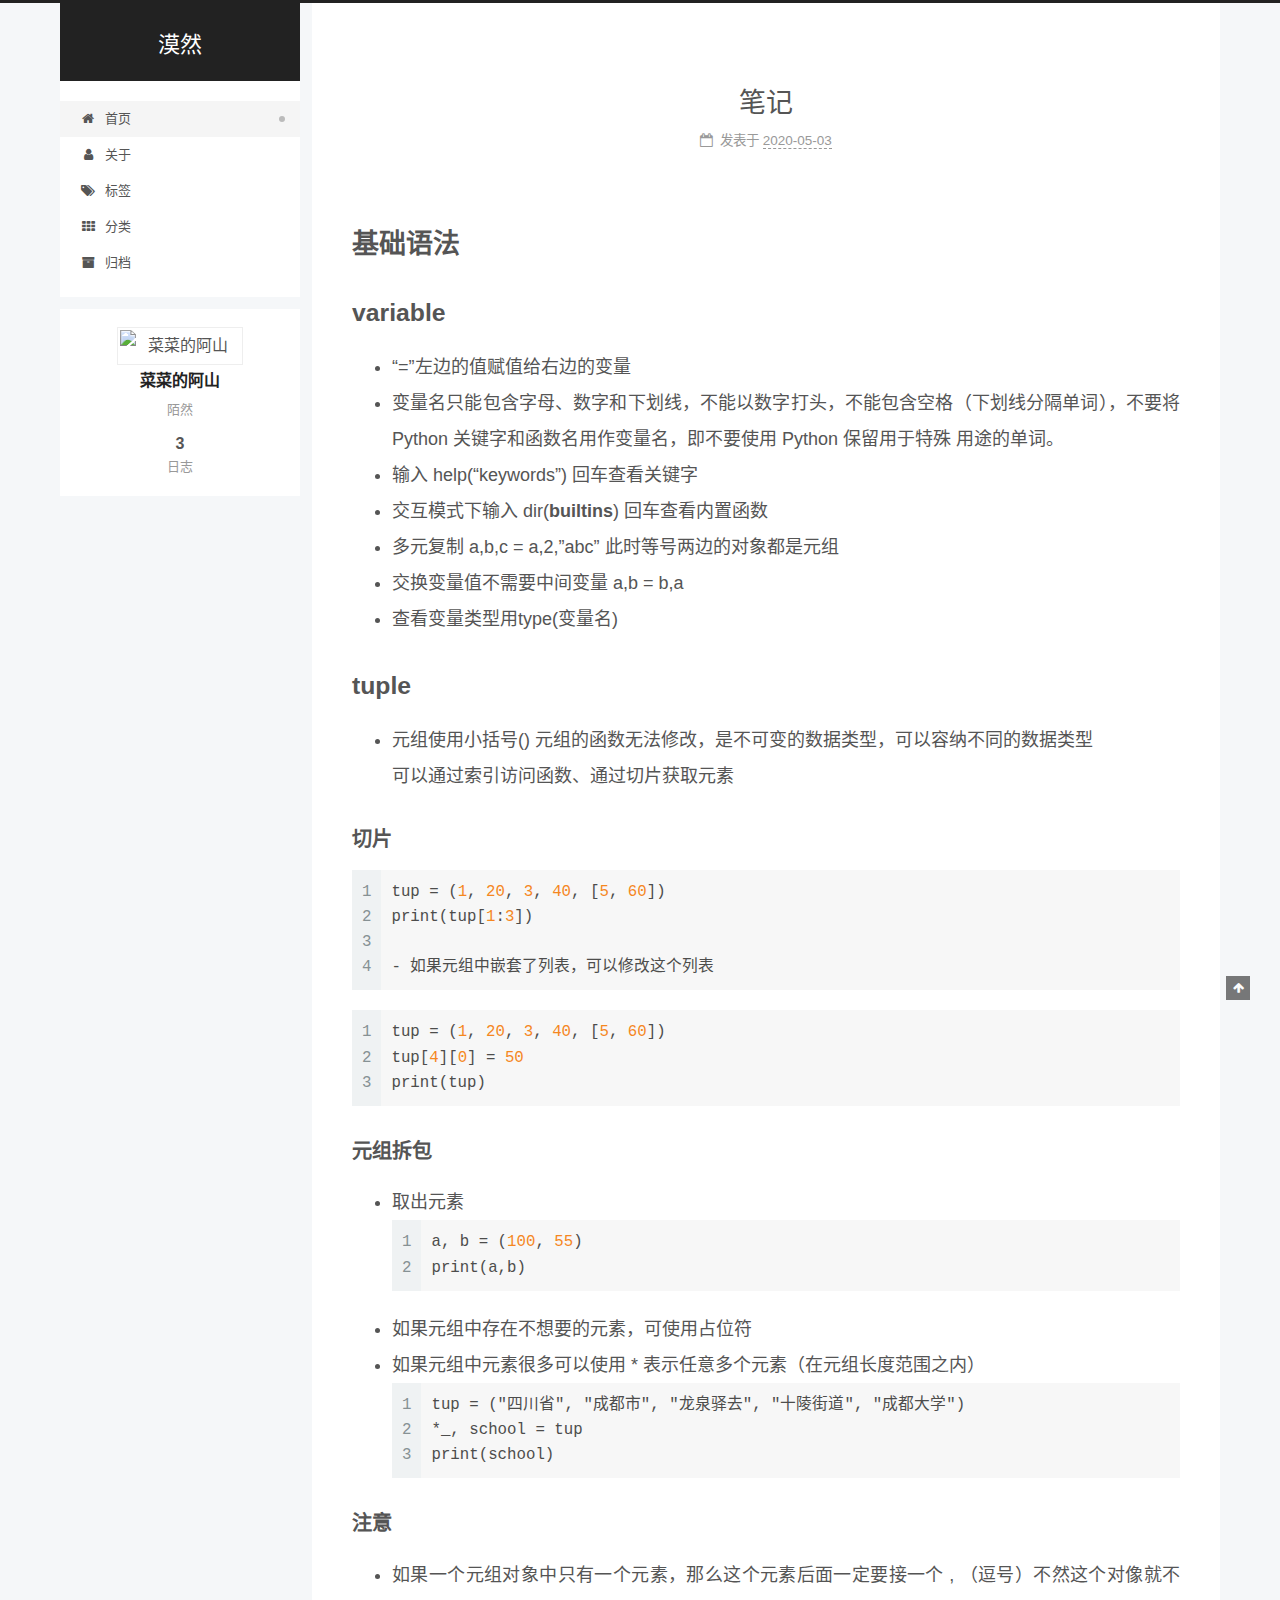
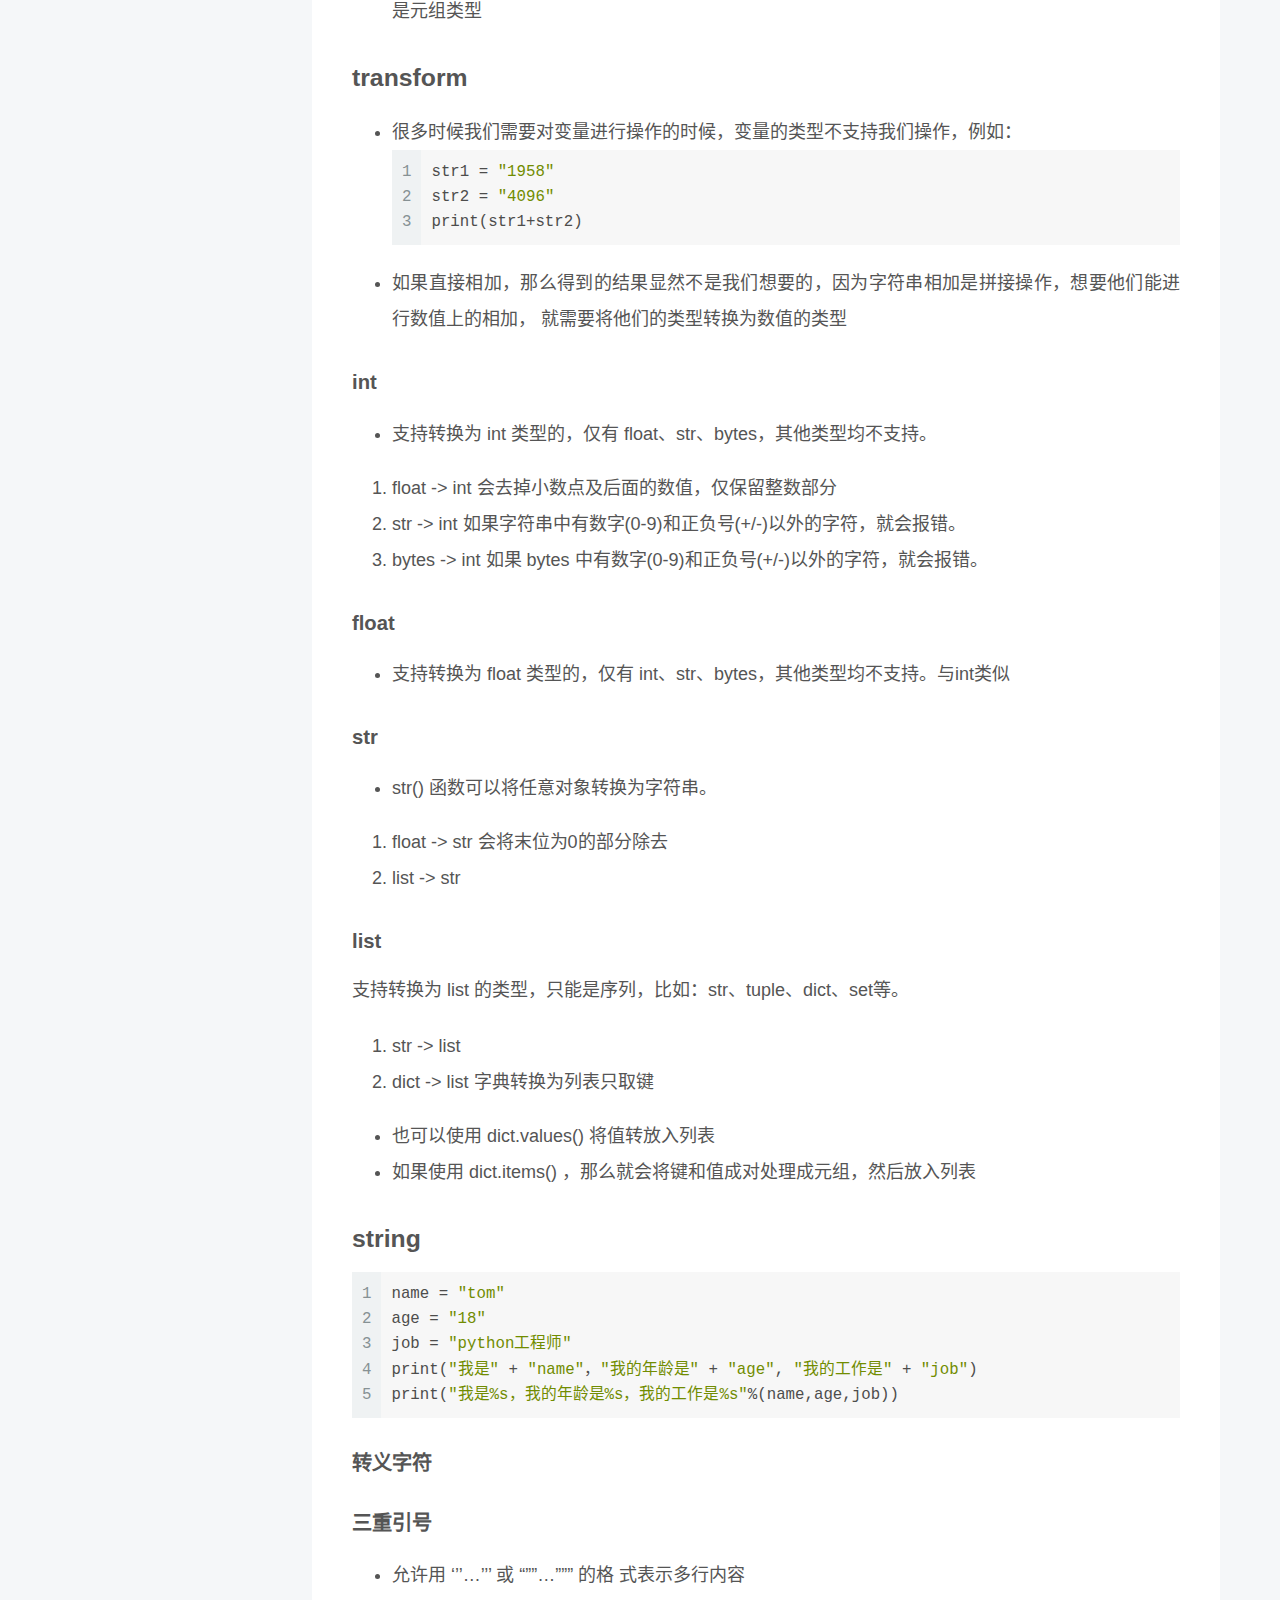
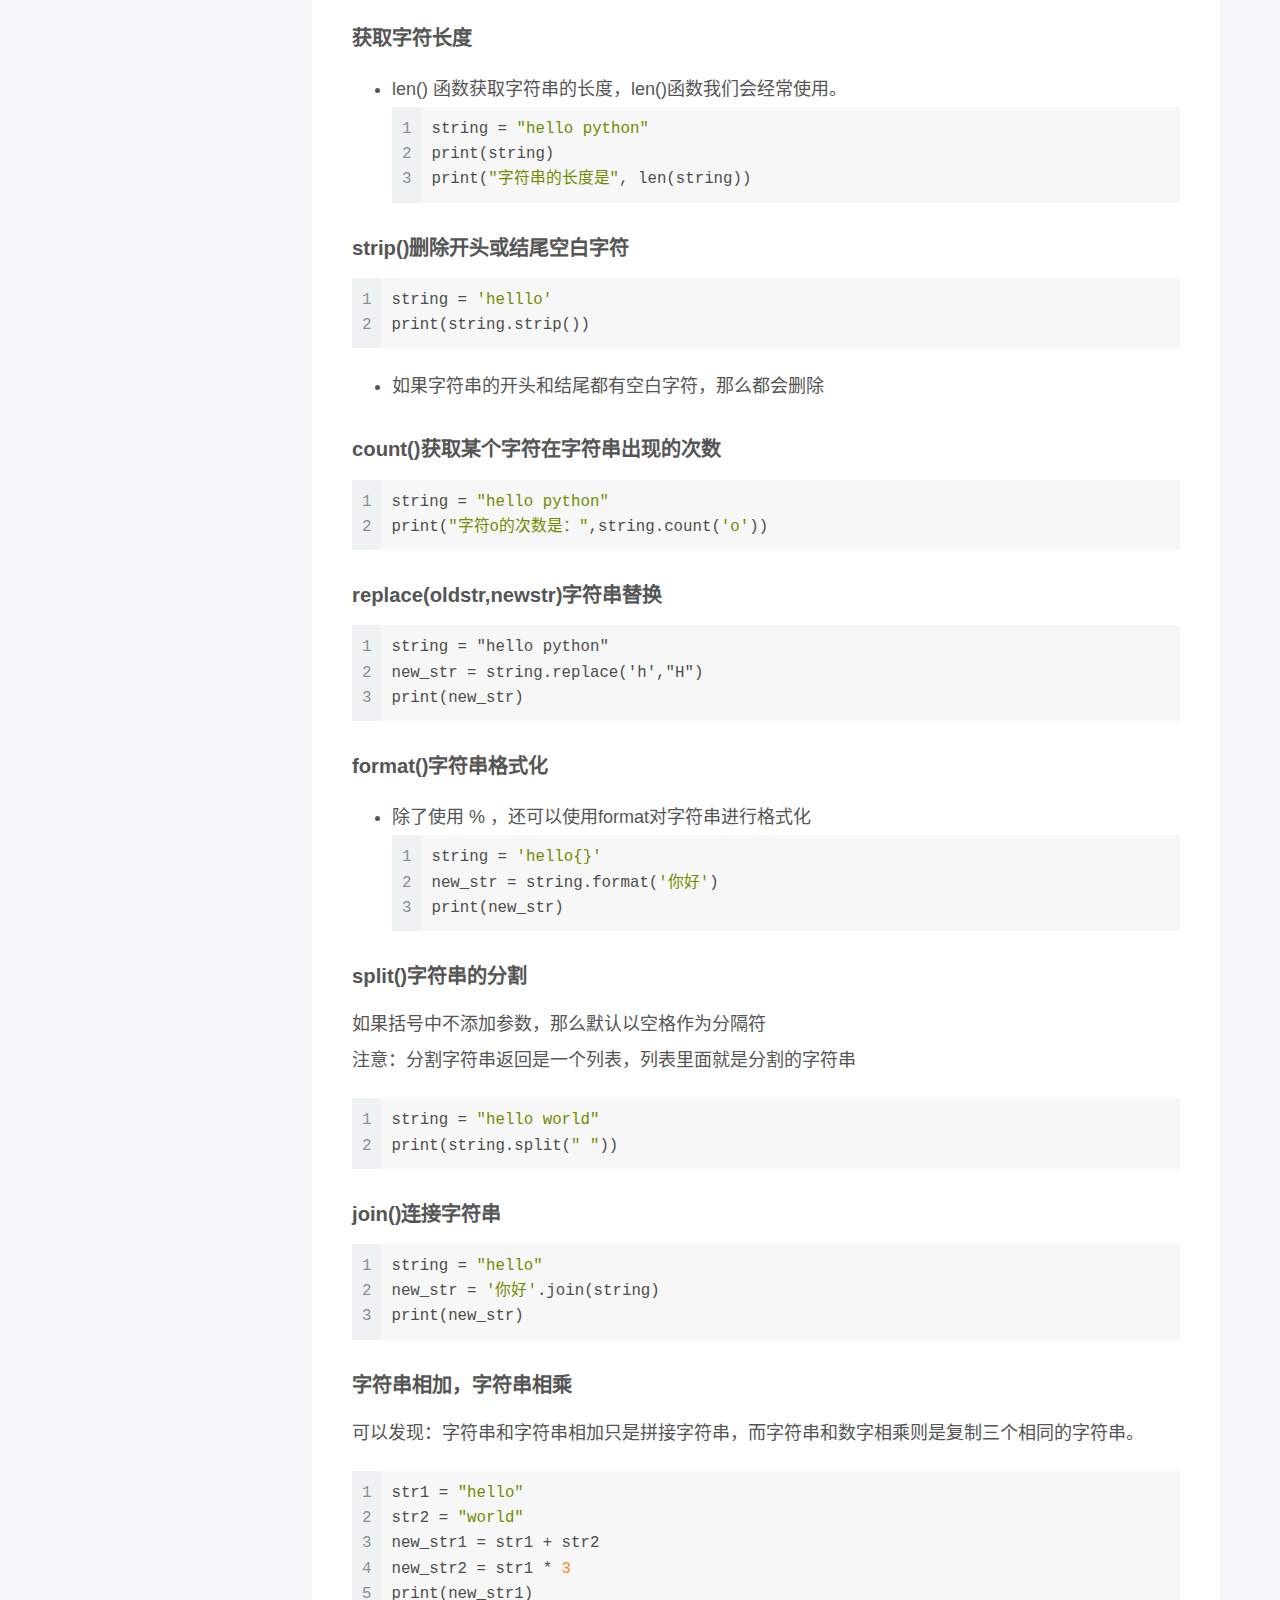
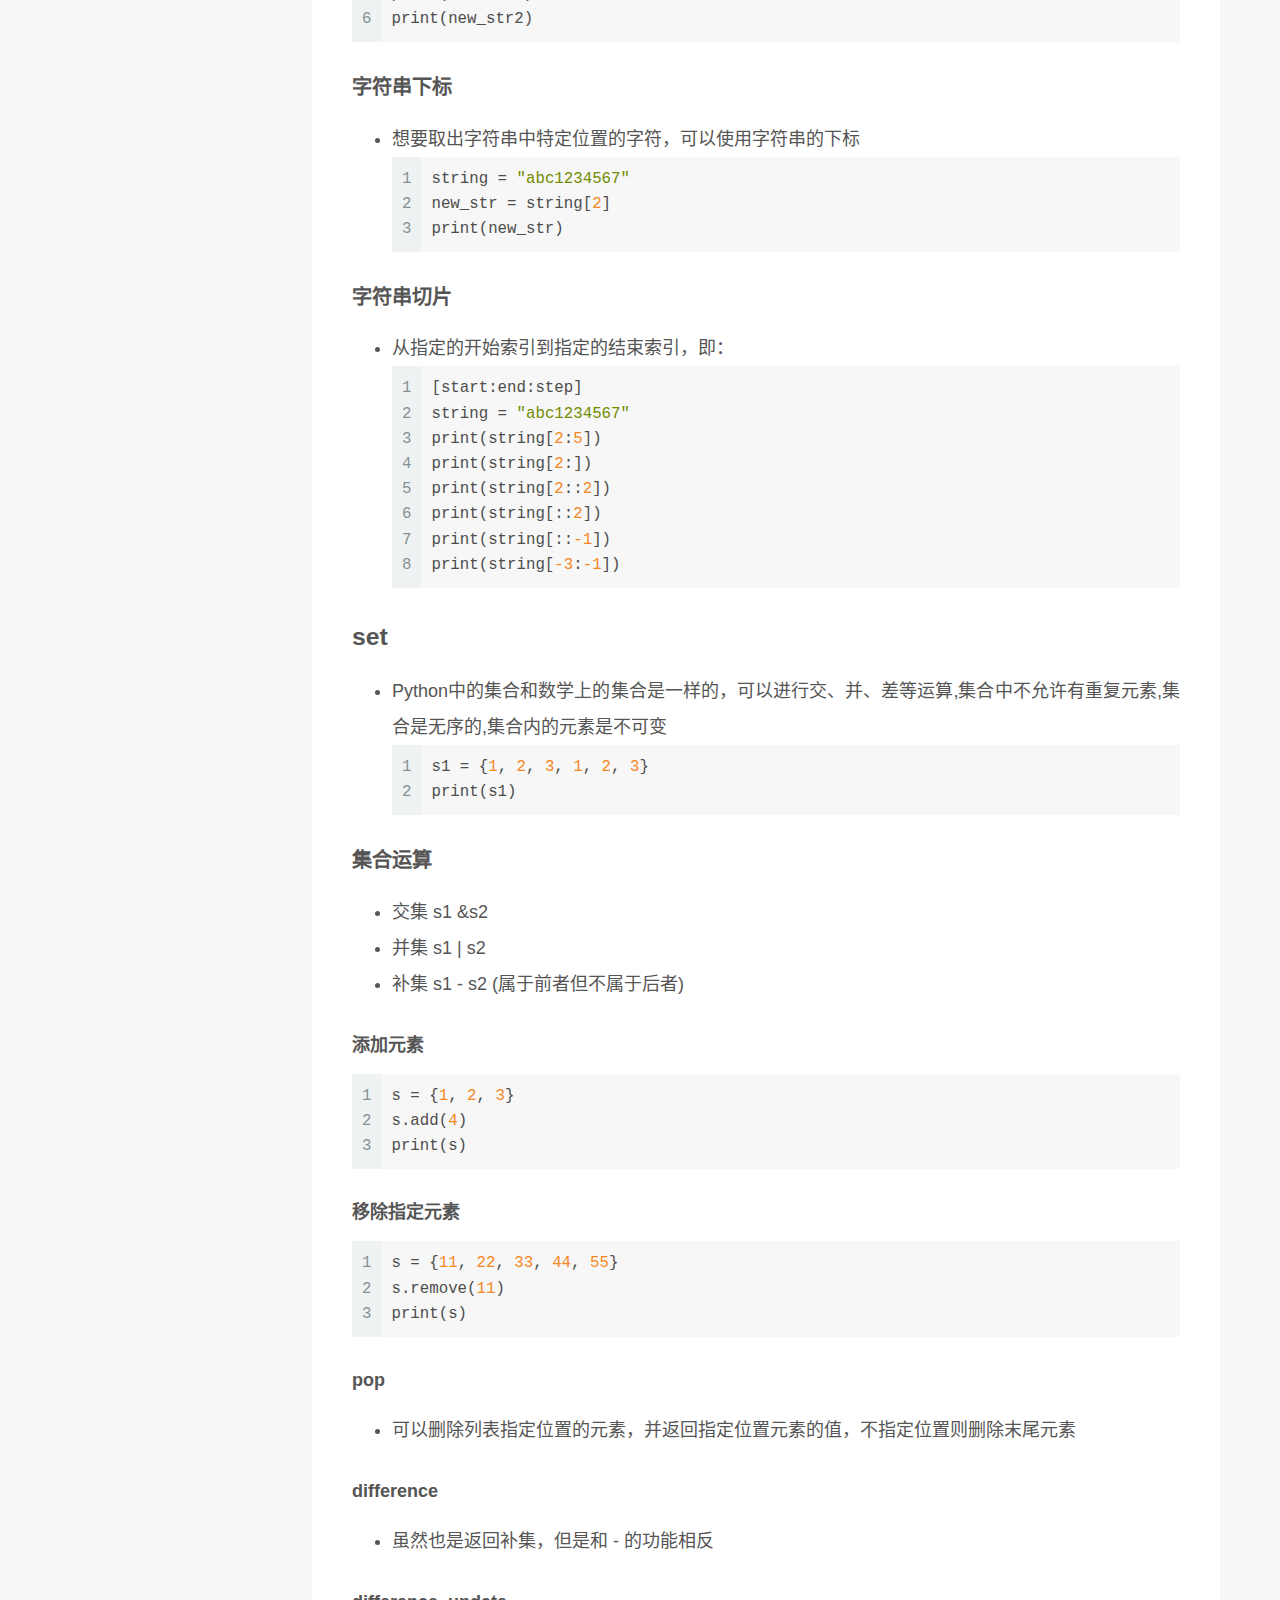
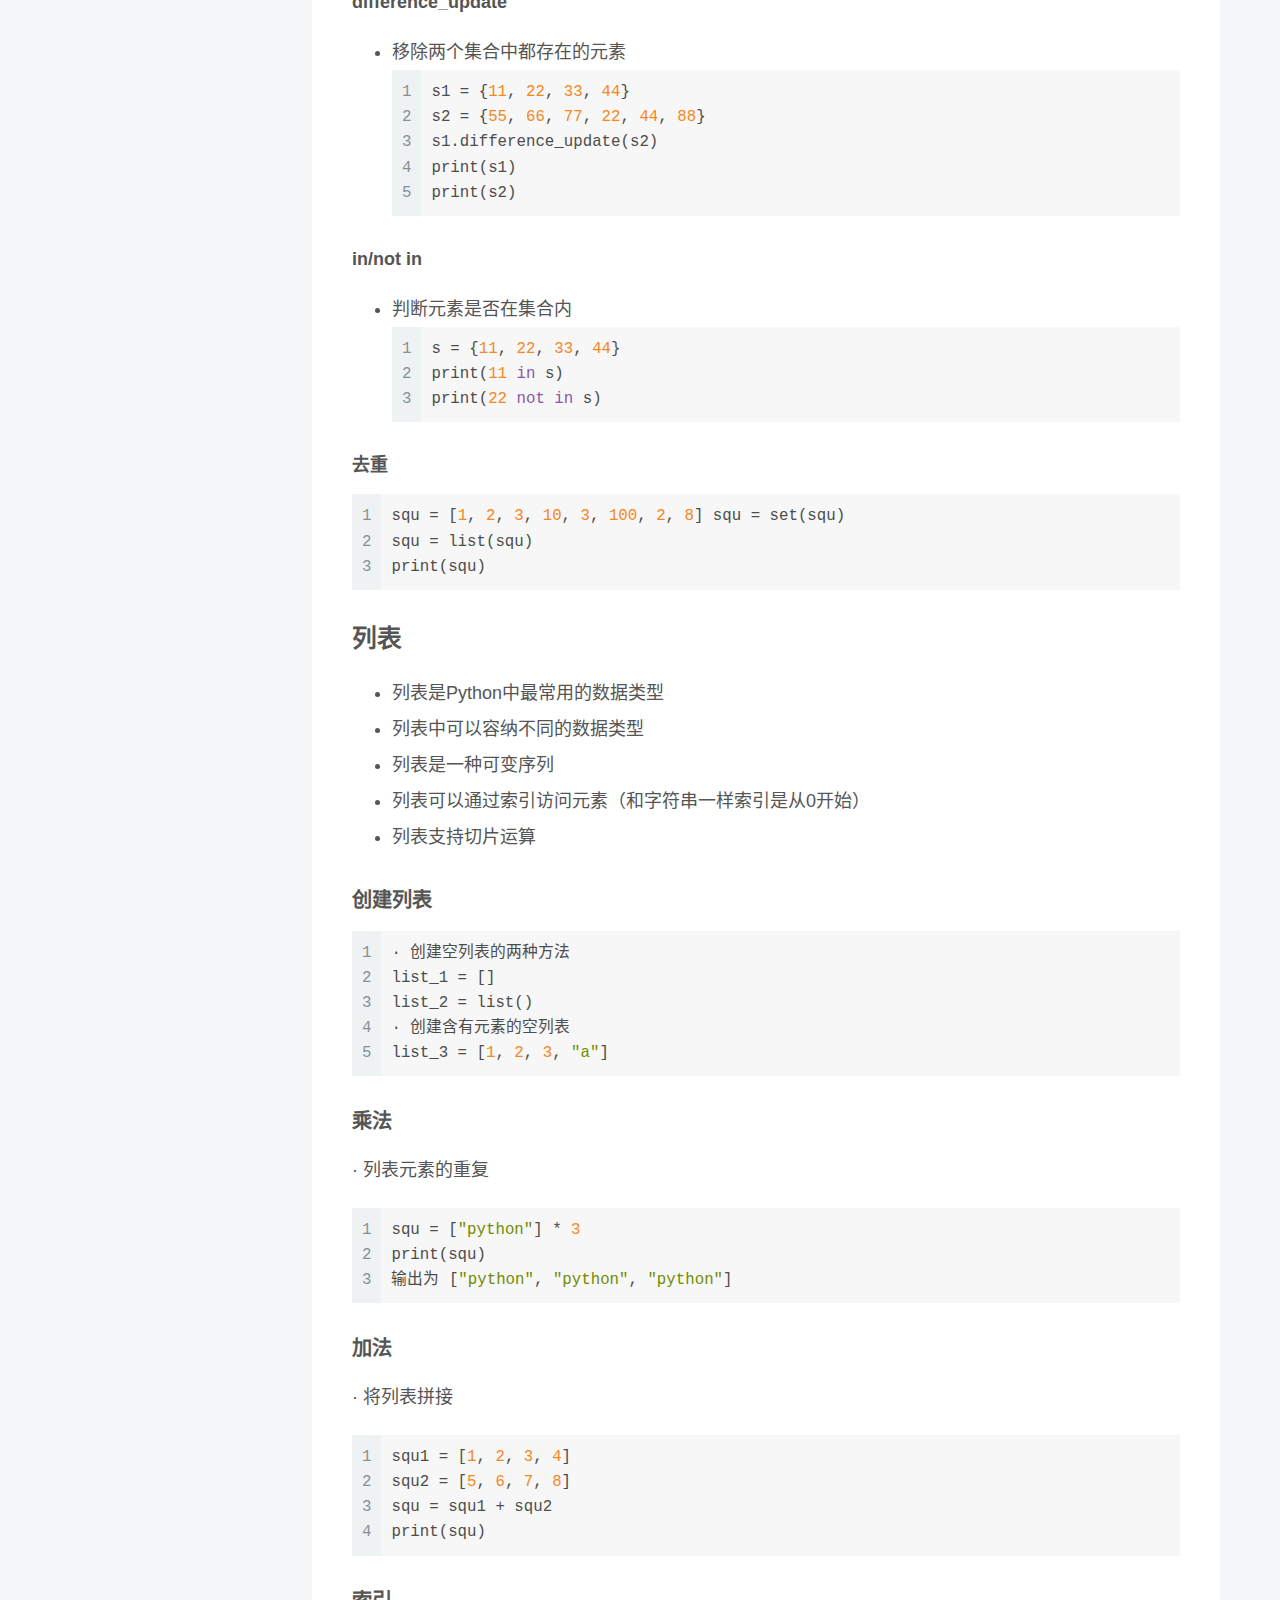
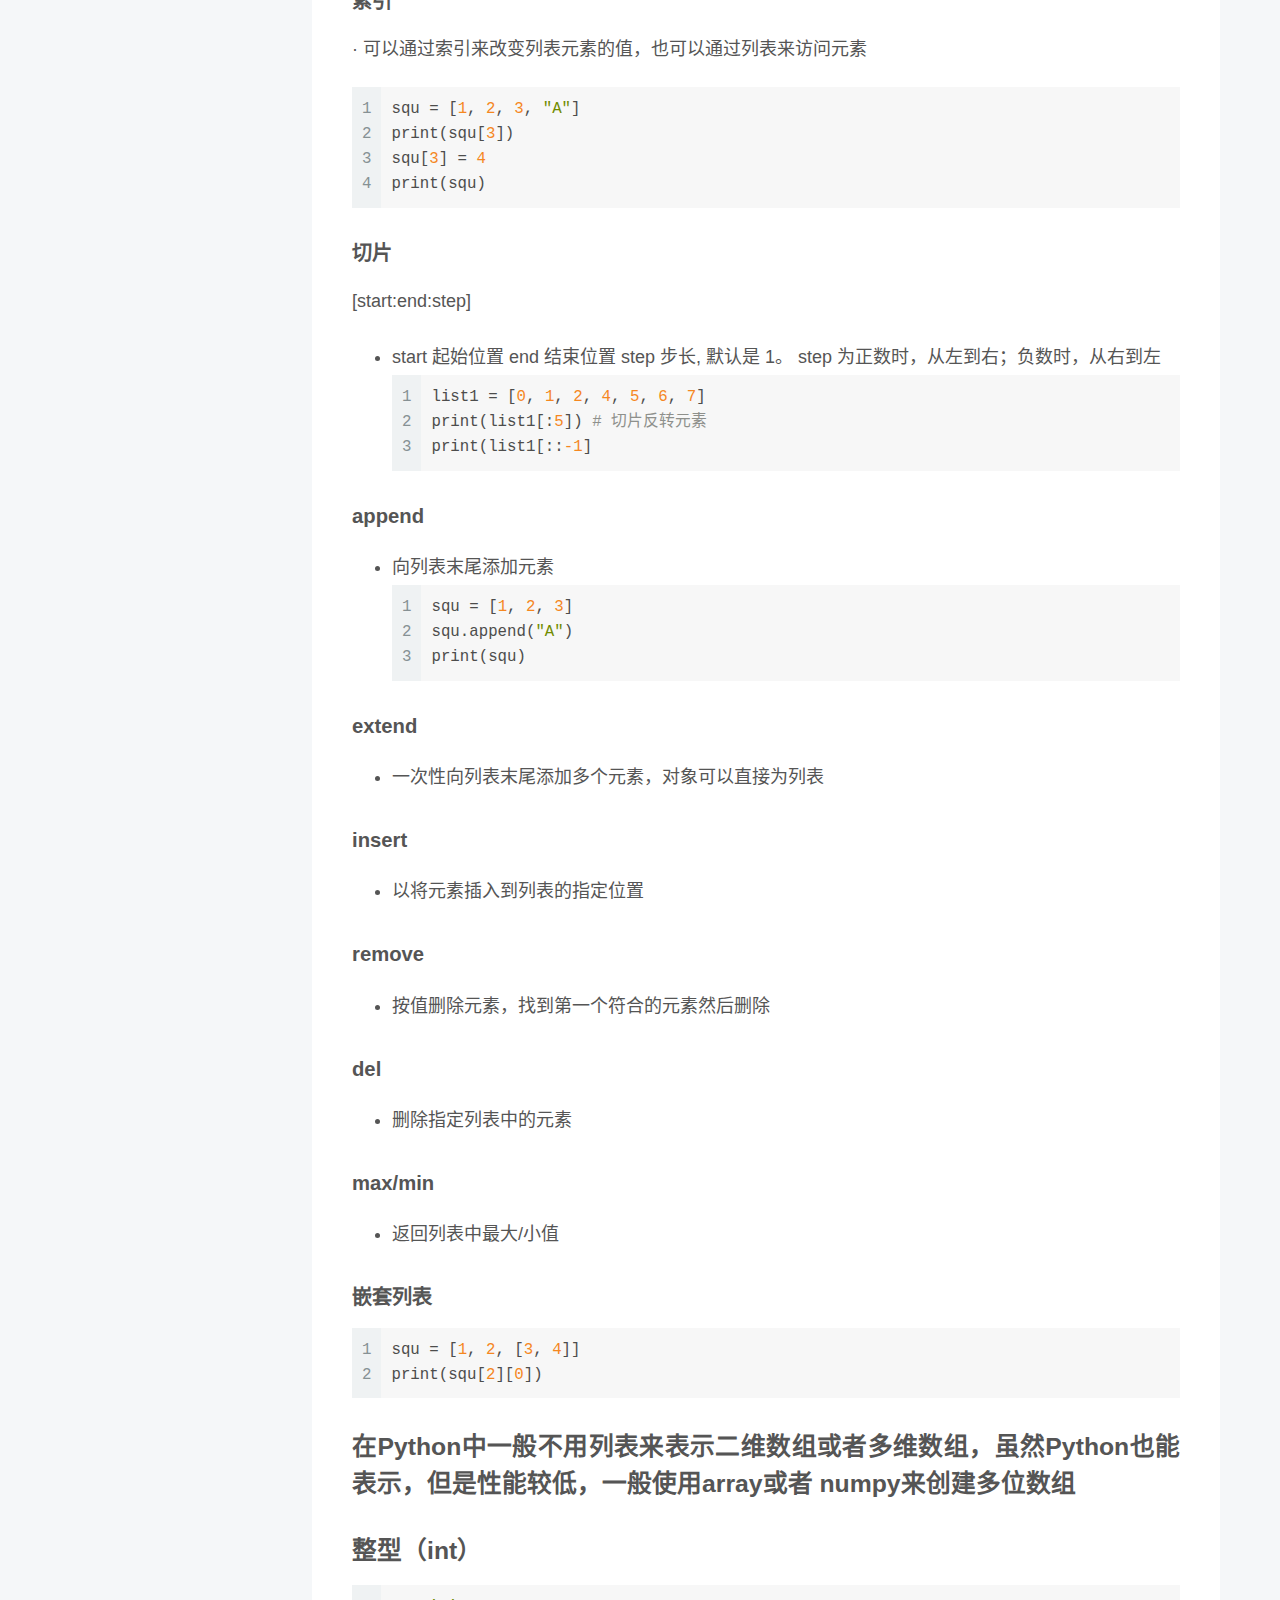
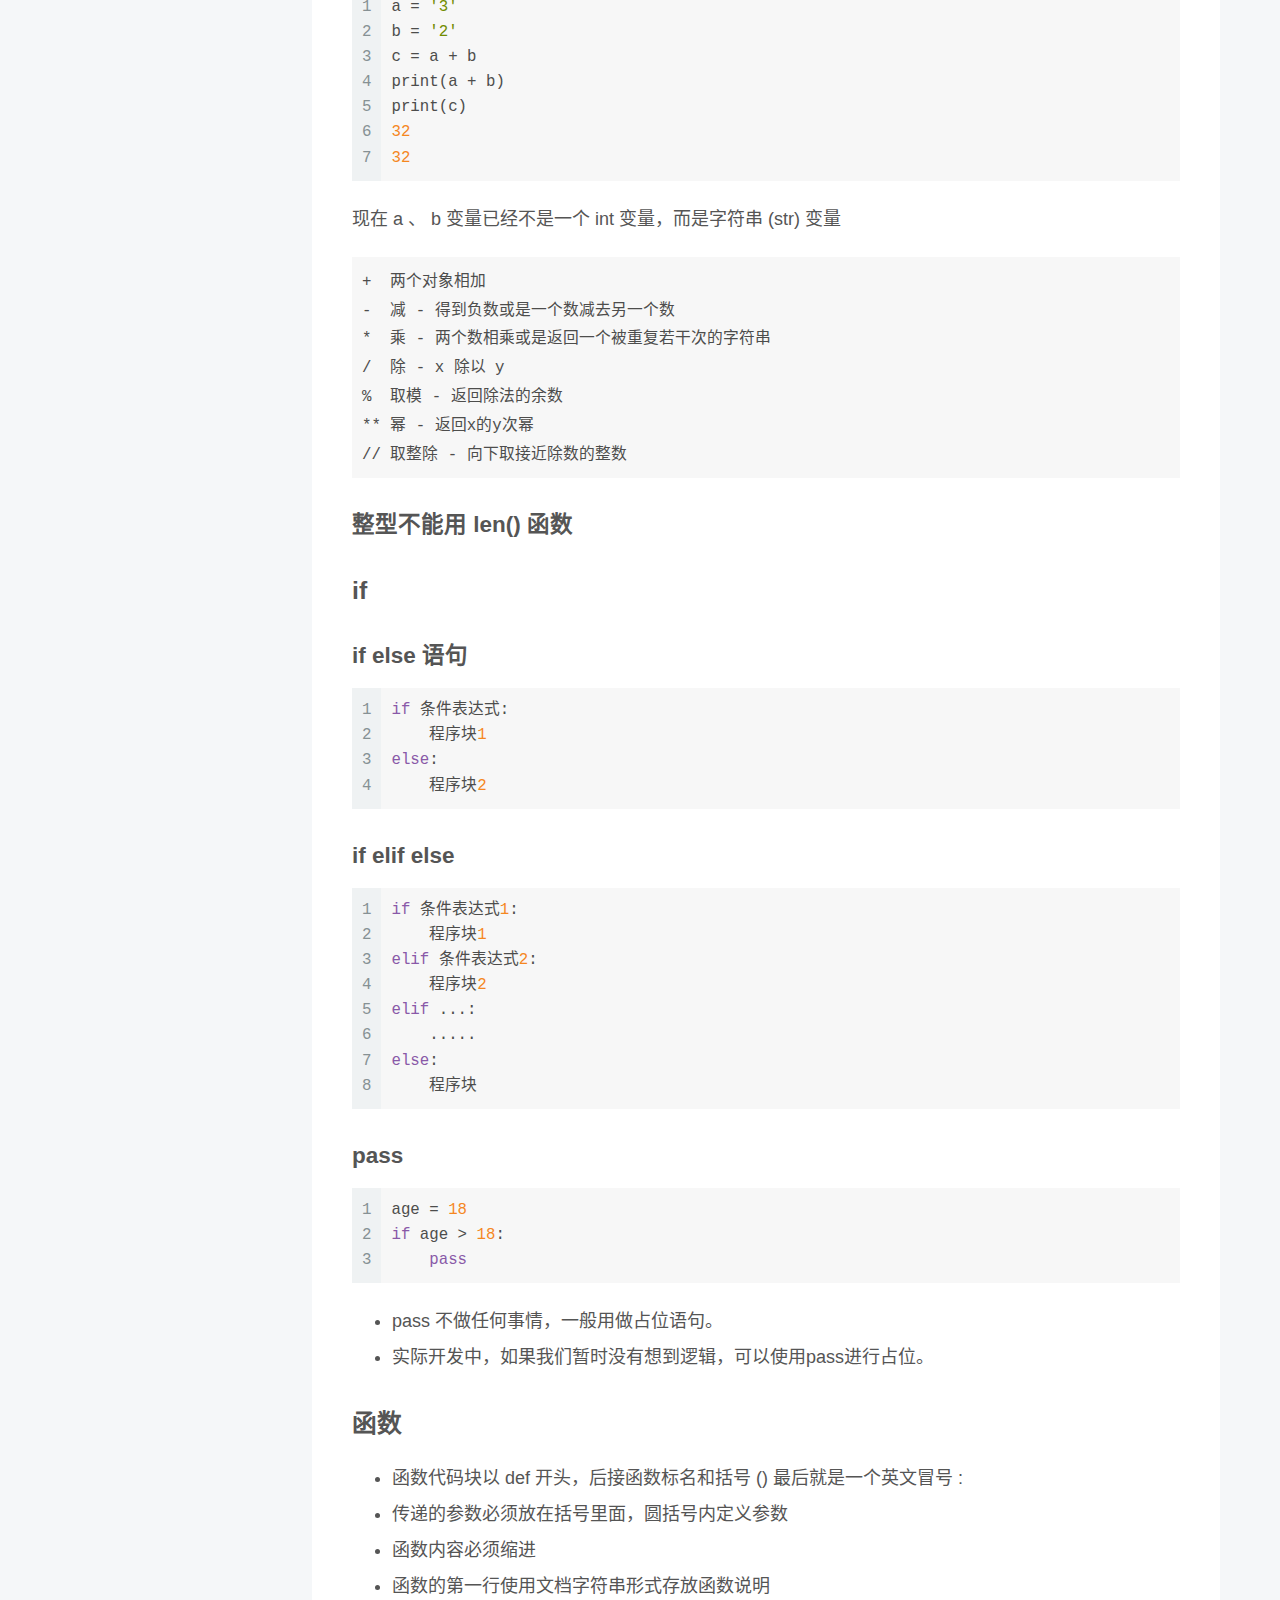
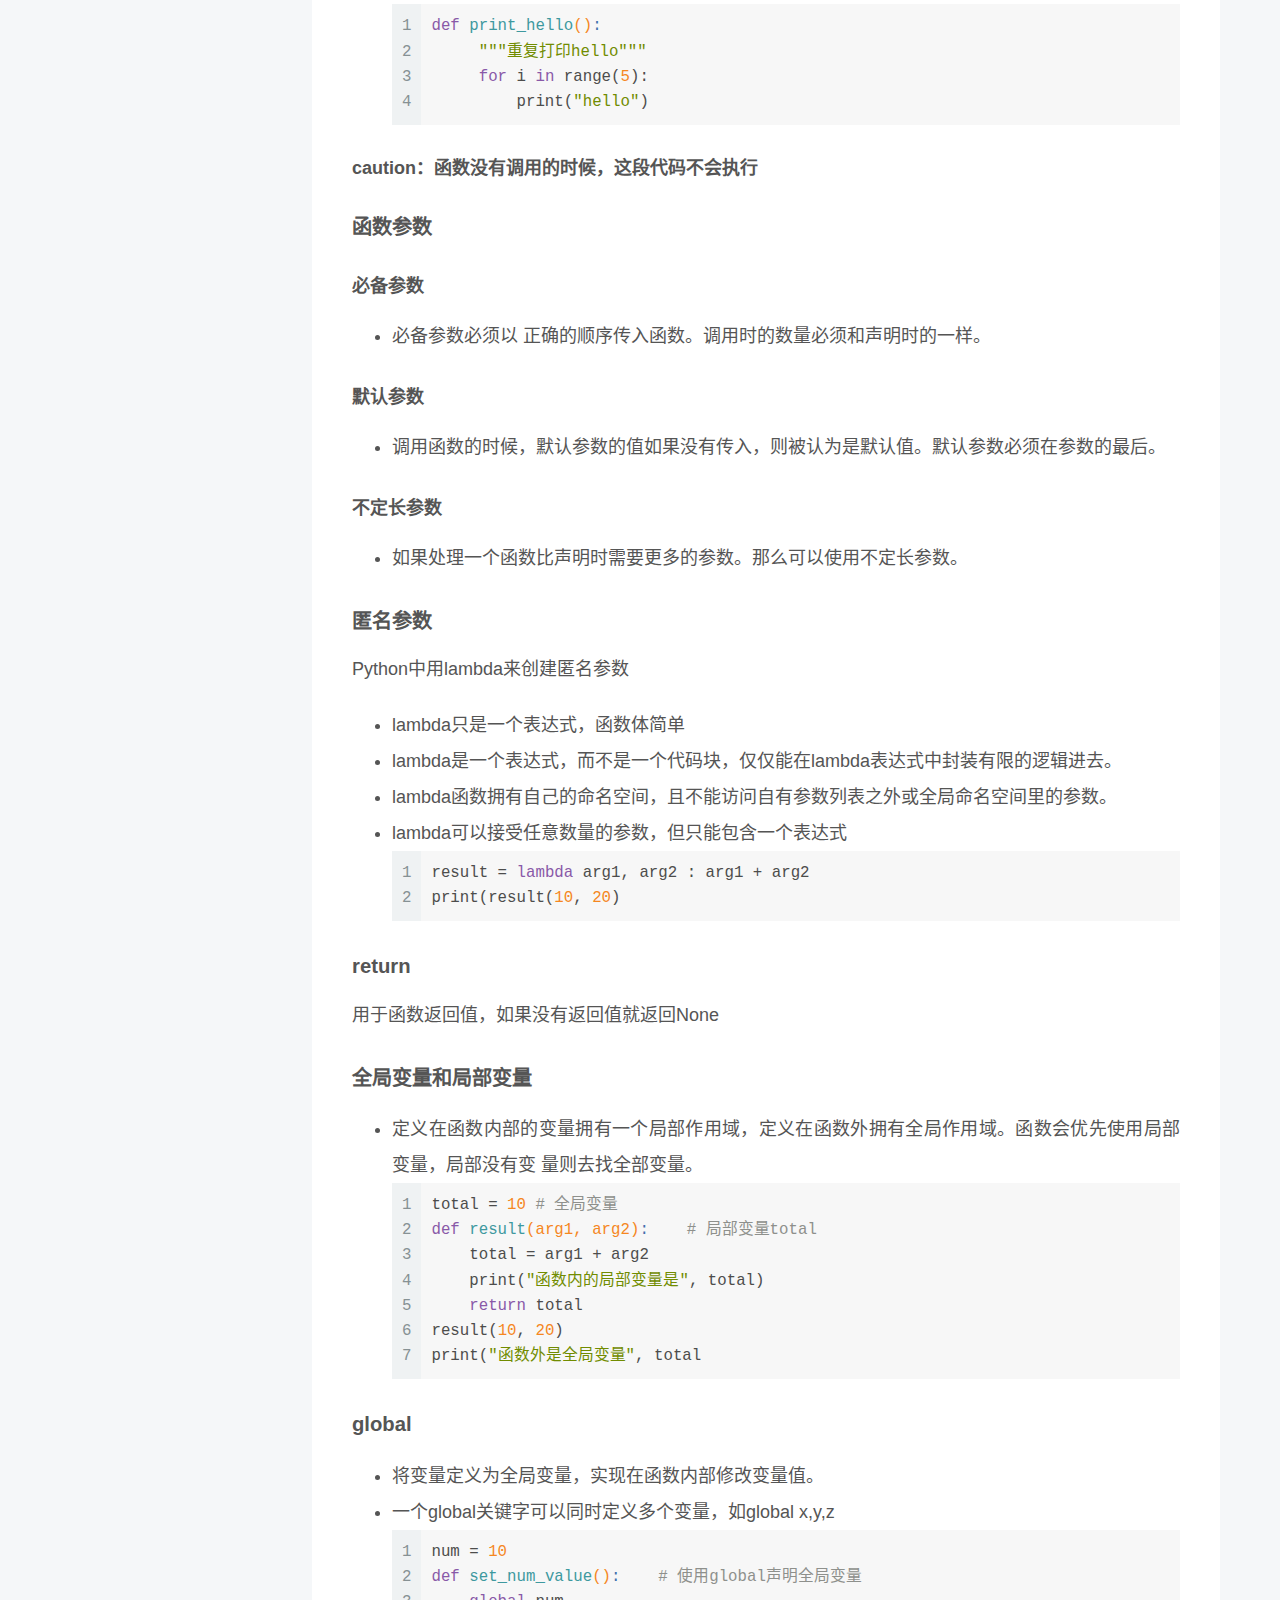
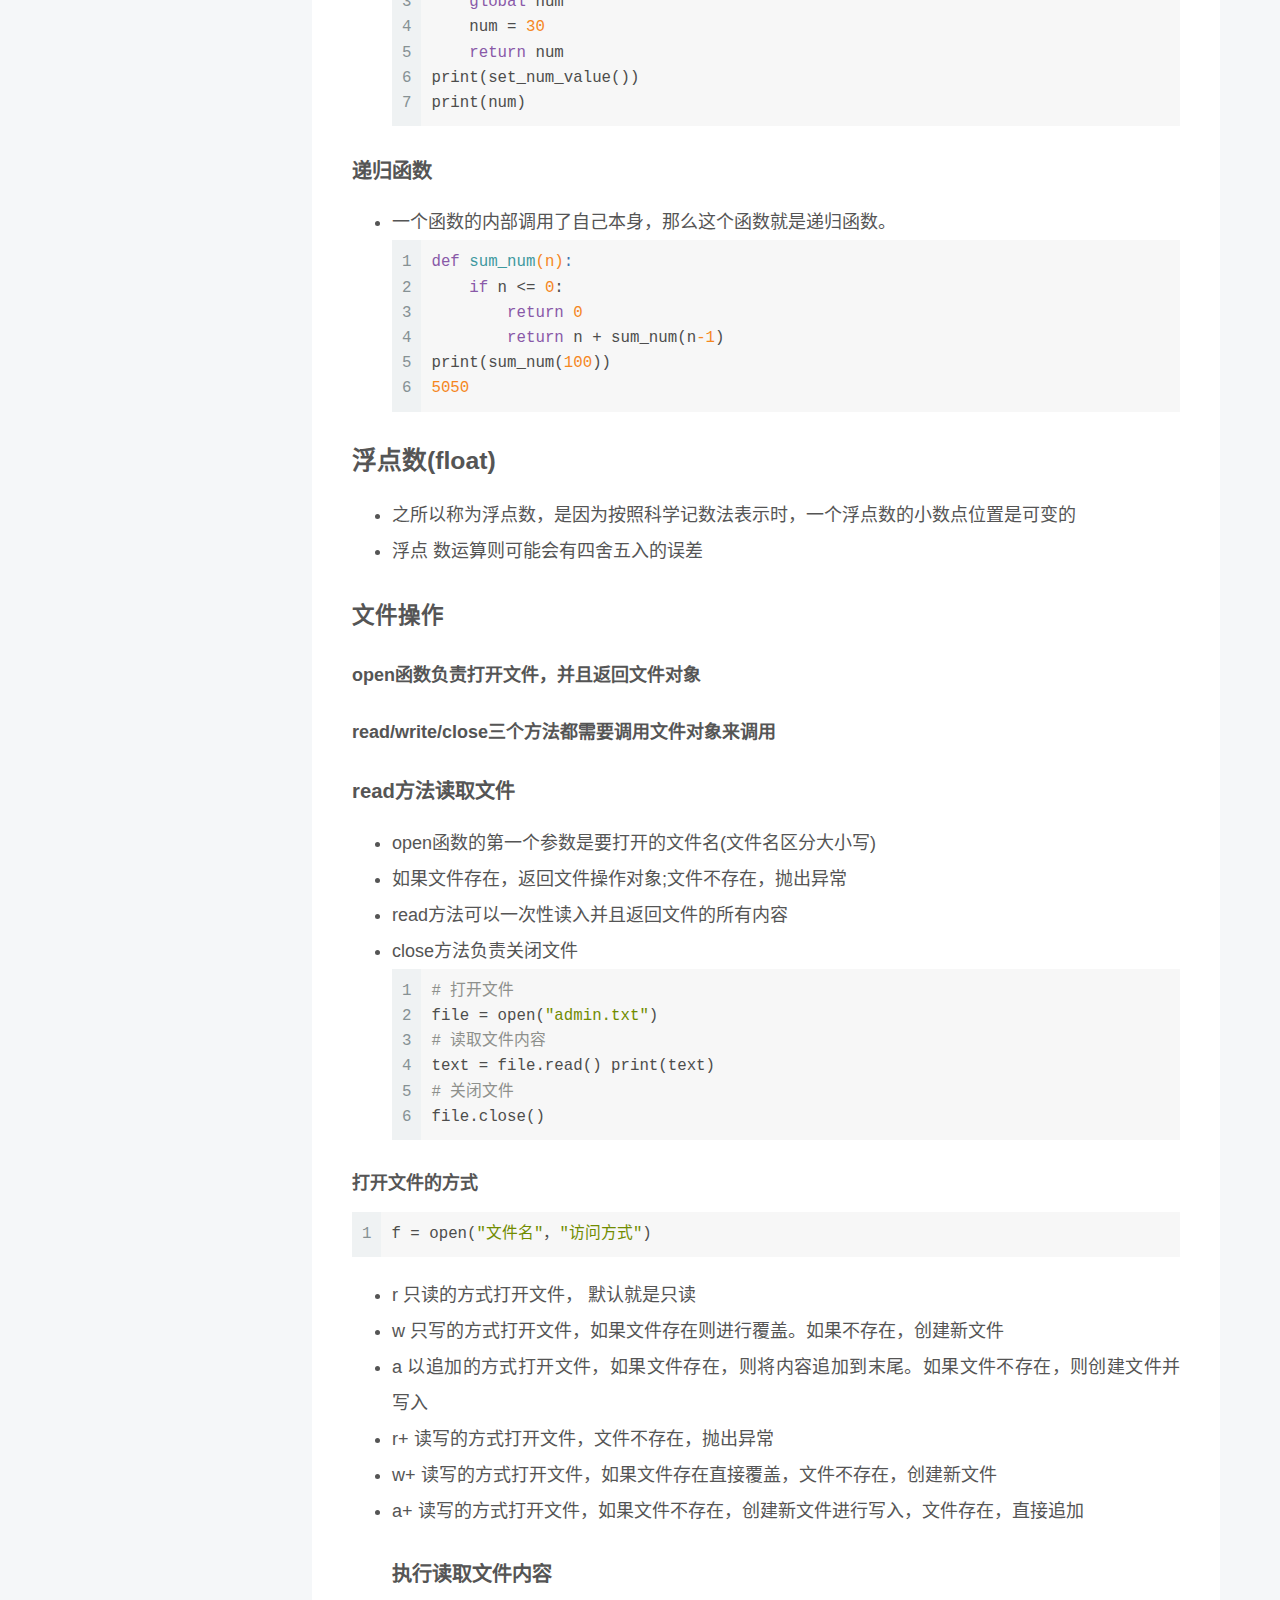
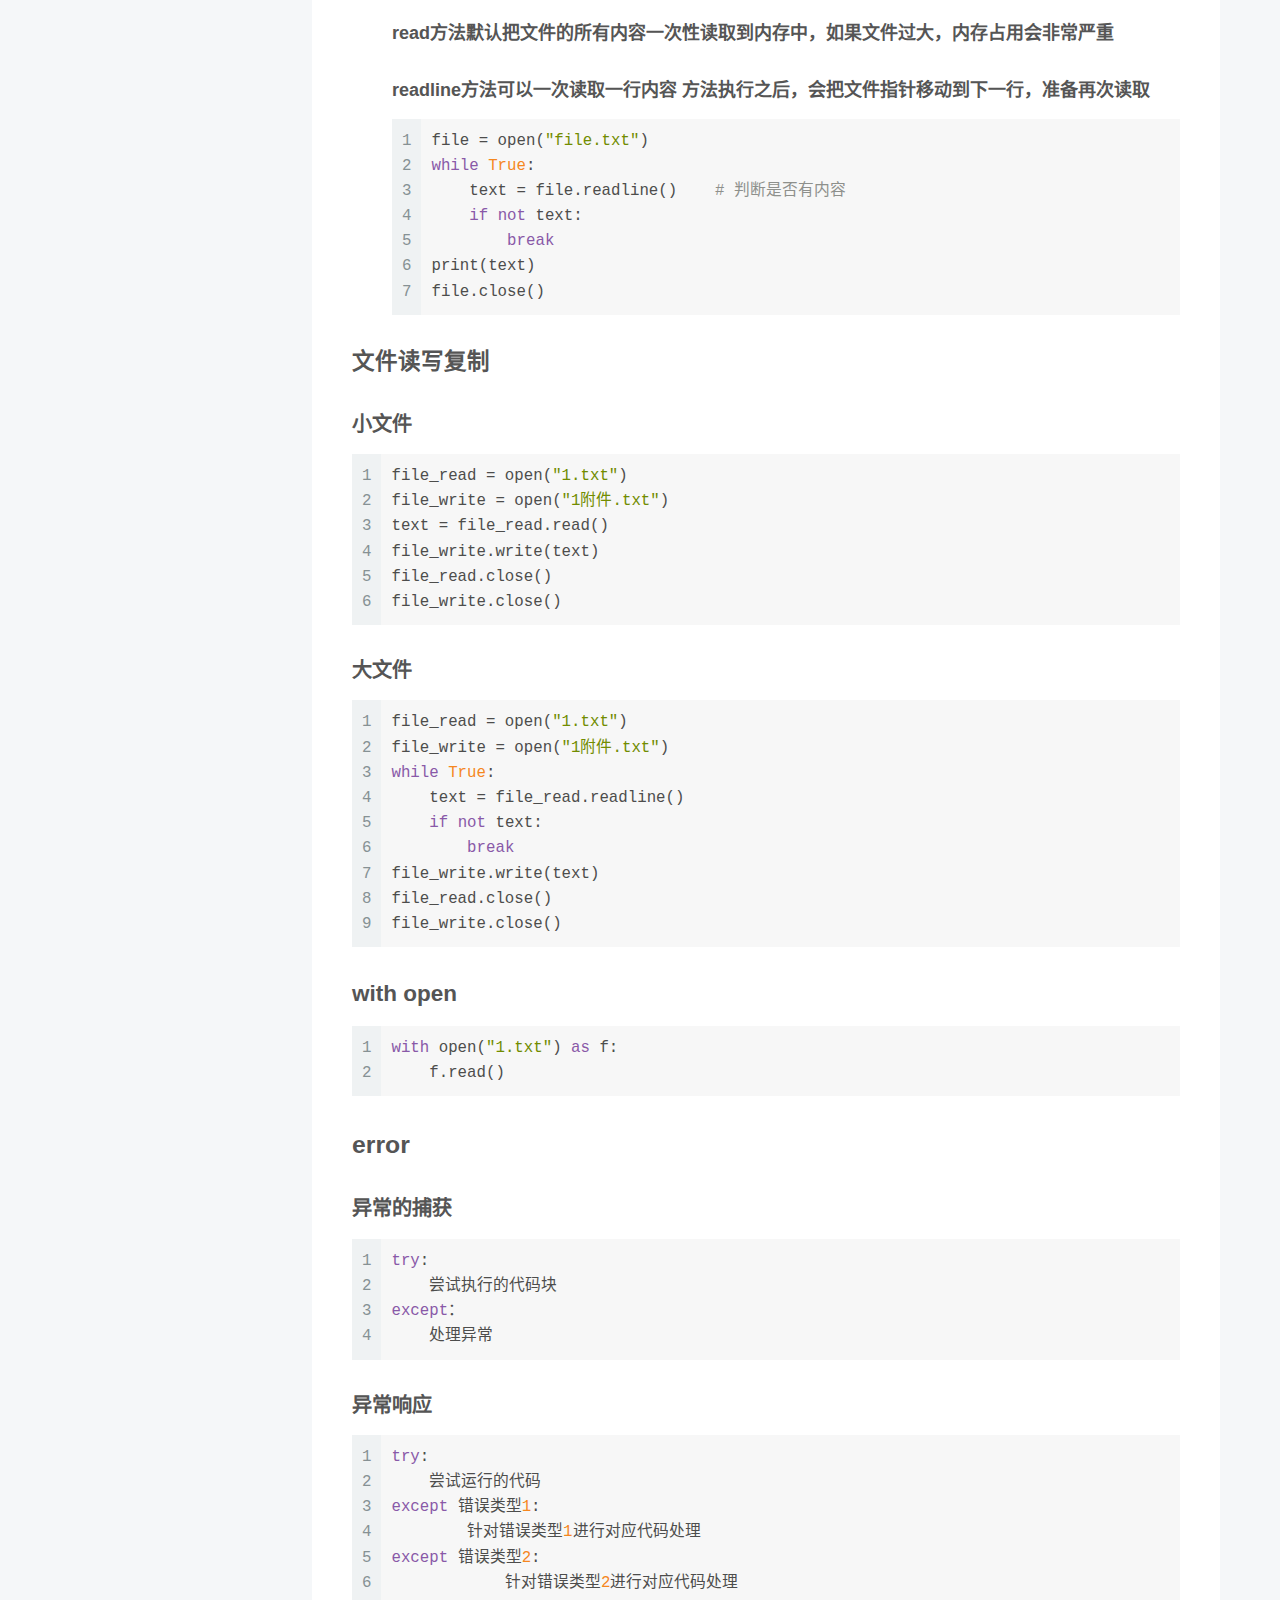
==== index.html @ 71009af1 "Site updated: 2020-05-03 16:15:39" ====
<!DOCTYPE html>
<html lang="zh-CN">
<head>
  <meta charset="UTF-8">
<meta name="viewport" content="width=device-width, initial-scale=1, maximum-scale=2">
<meta name="theme-color" content="#222">
<meta name="generator" content="Hexo 4.2.0">
  <link rel="apple-touch-icon" sizes="180x180" href="/images/apple-touch-icon-next.png">
  <link rel="icon" type="image/png" sizes="32x32" href="/images/favicon-32x32-next.png">
  <link rel="icon" type="image/png" sizes="16x16" href="/images/favicon-16x16-next.png">
  <link rel="mask-icon" href="/images/logo.svg" color="#222">

<link rel="stylesheet" href="/css/main.css">


<link rel="stylesheet" href="/lib/font-awesome/css/font-awesome.min.css">

<script id="hexo-configurations">
    var NexT = window.NexT || {};
    var CONFIG = {"hostname":"yoursite.com","root":"/","scheme":"Pisces","version":"7.7.1","exturl":false,"sidebar":{"position":"left","display":"post","padding":18,"offset":12,"onmobile":false},"copycode":{"enable":false,"show_result":false,"style":null},"back2top":{"enable":true,"sidebar":false,"scrollpercent":false},"bookmark":{"enable":false,"color":"#222","save":"auto"},"fancybox":false,"mediumzoom":false,"lazyload":false,"pangu":false,"comments":{"style":"tabs","active":null,"storage":true,"lazyload":false,"nav":null},"algolia":{"hits":{"per_page":10},"labels":{"input_placeholder":"Search for Posts","hits_empty":"We didn't find any results for the search: ${query}","hits_stats":"${hits} results found in ${time} ms"}},"localsearch":{"enable":false,"trigger":"auto","top_n_per_article":1,"unescape":false,"preload":false},"motion":{"enable":true,"async":false,"transition":{"post_block":"fadeIn","post_header":"slideDownIn","post_body":"slideDownIn","coll_header":"slideLeftIn","sidebar":"slideUpIn"}}};
  </script>

  <meta name="description" content="陌然">
<meta property="og:type" content="website">
<meta property="og:title" content="漠然">
<meta property="og:url" content="http://yoursite.com/index.html">
<meta property="og:site_name" content="漠然">
<meta property="og:description" content="陌然">
<meta property="og:locale" content="zh_CN">
<meta property="article:author" content="菜菜的阿山">
<meta name="twitter:card" content="summary">

<link rel="canonical" href="http://yoursite.com/">


<script id="page-configurations">
  // https://hexo.io/docs/variables.html
  CONFIG.page = {
    sidebar: "",
    isHome: true,
    isPost: false
  };
</script>

  <title>漠然</title>
  






  <noscript>
  <style>
  .use-motion .brand,
  .use-motion .menu-item,
  .sidebar-inner,
  .use-motion .post-block,
  .use-motion .pagination,
  .use-motion .comments,
  .use-motion .post-header,
  .use-motion .post-body,
  .use-motion .collection-header { opacity: initial; }

  .use-motion .site-title,
  .use-motion .site-subtitle {
    opacity: initial;
    top: initial;
  }

  .use-motion .logo-line-before i { left: initial; }
  .use-motion .logo-line-after i { right: initial; }
  </style>
</noscript>

</head>

<body itemscope itemtype="http://schema.org/WebPage">
  <div class="container use-motion">
    <div class="headband"></div>

    <header class="header" itemscope itemtype="http://schema.org/WPHeader">
      <div class="header-inner"><div class="site-brand-container">
  <div class="site-nav-toggle">
    <div class="toggle" aria-label="切换导航栏">
      <span class="toggle-line toggle-line-first"></span>
      <span class="toggle-line toggle-line-middle"></span>
      <span class="toggle-line toggle-line-last"></span>
    </div>
  </div>

  <div class="site-meta">

    <div>
      <a href="/" class="brand" rel="start">
        <span class="logo-line-before"><i></i></span>
        <span class="site-title">漠然</span>
        <span class="logo-line-after"><i></i></span>
      </a>
    </div>
  </div>

  <div class="site-nav-right"></div>
</div>


<nav class="site-nav">
  
  <ul id="menu" class="menu">
        <li class="menu-item menu-item-home">

    <a href="/" rel="section"><i class="fa fa-fw fa-home"></i>首页</a>

  </li>
        <li class="menu-item menu-item-about">

    <a href="/about/" rel="section"><i class="fa fa-fw fa-user"></i>关于</a>

  </li>
        <li class="menu-item menu-item-tags">

    <a href="/tags/" rel="section"><i class="fa fa-fw fa-tags"></i>标签</a>

  </li>
        <li class="menu-item menu-item-categories">

    <a href="/categories/" rel="section"><i class="fa fa-fw fa-th"></i>分类</a>

  </li>
        <li class="menu-item menu-item-archives">

    <a href="/archives/" rel="section"><i class="fa fa-fw fa-archive"></i>归档</a>

  </li>
  </ul>

</nav>
</div>
    </header>

    
  <div class="back-to-top">
    <i class="fa fa-arrow-up"></i>
    <span>0%</span>
  </div>


    <main class="main">
      <div class="main-inner">
        <div class="content-wrap">
          

          <div class="content">
            

  <div class="posts-expand">
        
  
  
  <article itemscope itemtype="http://schema.org/Article" class="post-block home" lang="zh-CN">
    <link itemprop="mainEntityOfPage" href="http://yoursite.com/2020/05/03/%E7%AC%94%E8%AE%B0/">

    <span hidden itemprop="author" itemscope itemtype="http://schema.org/Person">
      <meta itemprop="image" content="/images/head.png">
      <meta itemprop="name" content="菜菜的阿山">
      <meta itemprop="description" content="陌然">
    </span>

    <span hidden itemprop="publisher" itemscope itemtype="http://schema.org/Organization">
      <meta itemprop="name" content="漠然">
    </span>
      <header class="post-header">
        <h1 class="post-title" itemprop="name headline">
          
            <a href="/2020/05/03/%E7%AC%94%E8%AE%B0/" class="post-title-link" itemprop="url">笔记</a>
        </h1>

        <div class="post-meta">
            <span class="post-meta-item">
              <span class="post-meta-item-icon">
                <i class="fa fa-calendar-o"></i>
              </span>
              <span class="post-meta-item-text">发表于</span>

              <time title="创建时间：2020-05-03 14:38:10" itemprop="dateCreated datePublished" datetime="2020-05-03T14:38:10+08:00">2020-05-03</time>
            </span>

          

        </div>
      </header>

    
    
    
    <div class="post-body" itemprop="articleBody">

      
          <h1 id="基础语法"><a href="#基础语法" class="headerlink" title="基础语法"></a>基础语法</h1><h2 id="variable"><a href="#variable" class="headerlink" title="variable"></a>variable</h2><ul>
<li>“=”左边的值赋值给右边的变量</li>
<li>变量名只能包含字母、数字和下划线，不能以数字打头，不能包含空格（下划线分隔单词），不要将 Python 关键字和函数名用作变量名，即不要使用 Python 保留用于特殊 用途的单词。 </li>
<li>输入 help(“keywords”) 回车查看关键字</li>
<li>交互模式下输入 dir(<strong>builtins</strong>) 回车查看内置函数</li>
<li>多元复制  a,b,c = a,2,”abc”  此时等号两边的对象都是元组</li>
<li>交换变量值不需要中间变量  a,b = b,a</li>
<li>查看变量类型用type(变量名)</li>
</ul>
<h2 id="tuple"><a href="#tuple" class="headerlink" title="tuple"></a>tuple</h2><ul>
<li>元组使用小括号()  元组的函数无法修改，是不可变的数据类型，可以容纳不同的数据类型<br>可以通过索引访问函数、通过切片获取元素</li>
</ul>
<h4 id="切片"><a href="#切片" class="headerlink" title="切片"></a>切片</h4><figure class="highlight python"><table><tr><td class="gutter"><pre><span class="line">1</span><br><span class="line">2</span><br><span class="line">3</span><br><span class="line">4</span><br></pre></td><td class="code"><pre><span class="line">tup = (<span class="number">1</span>, <span class="number">20</span>, <span class="number">3</span>, <span class="number">40</span>, [<span class="number">5</span>, <span class="number">60</span>]) </span><br><span class="line">print(tup[<span class="number">1</span>:<span class="number">3</span>])</span><br><span class="line"></span><br><span class="line">- 如果元组中嵌套了列表，可以修改这个列表</span><br></pre></td></tr></table></figure>
<figure class="highlight python"><table><tr><td class="gutter"><pre><span class="line">1</span><br><span class="line">2</span><br><span class="line">3</span><br></pre></td><td class="code"><pre><span class="line">tup = (<span class="number">1</span>, <span class="number">20</span>, <span class="number">3</span>, <span class="number">40</span>, [<span class="number">5</span>, <span class="number">60</span>])</span><br><span class="line">tup[<span class="number">4</span>][<span class="number">0</span>] = <span class="number">50</span> </span><br><span class="line">print(tup)</span><br></pre></td></tr></table></figure>

<h4 id="元组拆包"><a href="#元组拆包" class="headerlink" title="元组拆包"></a>元组拆包</h4><ul>
<li>取出元素<figure class="highlight python"><table><tr><td class="gutter"><pre><span class="line">1</span><br><span class="line">2</span><br></pre></td><td class="code"><pre><span class="line">a, b = (<span class="number">100</span>, <span class="number">55</span>) </span><br><span class="line">print(a,b)</span><br></pre></td></tr></table></figure></li>
<li>如果元组中存在不想要的元素，可使用占位符</li>
<li>如果元组中元素很多可以使用 * 表示任意多个元素（在元组长度范围之内）<figure class="highlight plain"><table><tr><td class="gutter"><pre><span class="line">1</span><br><span class="line">2</span><br><span class="line">3</span><br></pre></td><td class="code"><pre><span class="line">tup &#x3D; (&quot;四川省&quot;, &quot;成都市&quot;, &quot;龙泉驿去&quot;, &quot;十陵街道&quot;, &quot;成都大学&quot;) </span><br><span class="line">*_, school &#x3D; tup </span><br><span class="line">print(school)</span><br></pre></td></tr></table></figure>

</li>
</ul>
<h4 id="注意"><a href="#注意" class="headerlink" title="注意"></a>注意</h4><ul>
<li>如果一个元组对象中只有一个元素，那么这个元素后面一定要接一个 , （逗号）不然这个对像就不是元组类型</li>
</ul>
<h2 id="transform"><a href="#transform" class="headerlink" title="transform"></a>transform</h2><ul>
<li>很多时候我们需要对变量进行操作的时候，变量的类型不支持我们操作，例如：<figure class="highlight python"><table><tr><td class="gutter"><pre><span class="line">1</span><br><span class="line">2</span><br><span class="line">3</span><br></pre></td><td class="code"><pre><span class="line">str1 = <span class="string">"1958"</span> </span><br><span class="line">str2 = <span class="string">"4096"</span></span><br><span class="line">print(str1+str2)</span><br></pre></td></tr></table></figure></li>
<li>如果直接相加，那么得到的结果显然不是我们想要的，因为字符串相加是拼接操作，想要他们能进行数值上的相加， 就需要将他们的类型转换为数值的类型 </li>
</ul>
<h4 id="int"><a href="#int" class="headerlink" title="int"></a>int</h4><ul>
<li>支持转换为 int 类型的，仅有 float、str、bytes，其他类型均不支持。 </li>
</ul>
<ol>
<li>float -&gt; int 会去掉小数点及后面的数值，仅保留整数部分 </li>
<li>str -&gt; int 如果字符串中有数字(0-9)和正负号(+/-)以外的字符，就会报错。 </li>
<li>bytes -&gt; int 如果 bytes 中有数字(0-9)和正负号(+/-)以外的字符，就会报错。</li>
</ol>
<h4 id="float"><a href="#float" class="headerlink" title="float"></a>float</h4><ul>
<li>支持转换为 float 类型的，仅有 int、str、bytes，其他类型均不支持。与int类似 </li>
</ul>
<h4 id="str"><a href="#str" class="headerlink" title="str"></a>str</h4><ul>
<li>str() 函数可以将任意对象转换为字符串。</li>
</ul>
<ol>
<li>float -&gt; str 会将末位为0的部分除去</li>
<li>list -&gt; str</li>
</ol>
<h4 id="list"><a href="#list" class="headerlink" title="list"></a>list</h4><p>支持转换为 list 的类型，只能是序列，比如：str、tuple、dict、set等。 </p>
<ol>
<li>str -&gt; list</li>
<li>dict -&gt; list 字典转换为列表只取键</li>
</ol>
<ul>
<li>也可以使用 dict.values() 将值转放入列表 </li>
<li>如果使用 dict.items() ，那么就会将键和值成对处理成元组，然后放入列表  </li>
</ul>
<h2 id="string"><a href="#string" class="headerlink" title="string"></a>string</h2><figure class="highlight python"><table><tr><td class="gutter"><pre><span class="line">1</span><br><span class="line">2</span><br><span class="line">3</span><br><span class="line">4</span><br><span class="line">5</span><br></pre></td><td class="code"><pre><span class="line">name = <span class="string">"tom"</span></span><br><span class="line">age = <span class="string">"18"</span></span><br><span class="line">job = <span class="string">"python工程师"</span></span><br><span class="line">print(<span class="string">"我是"</span> + <span class="string">"name"</span>，<span class="string">"我的年龄是"</span> + <span class="string">"age"</span>, <span class="string">"我的工作是"</span> + <span class="string">"job"</span>)</span><br><span class="line">print(<span class="string">"我是%s，我的年龄是%s，我的工作是%s"</span>%(name,age,job))</span><br></pre></td></tr></table></figure>
<h4 id="转义字符"><a href="#转义字符" class="headerlink" title="转义字符"></a>转义字符</h4><h4 id="三重引号"><a href="#三重引号" class="headerlink" title="三重引号"></a>三重引号</h4><ul>
<li>允许用 ‘’’…’’’ 或 “””…””” 的格 式表示多行内容</li>
</ul>
<h4 id="获取字符长度"><a href="#获取字符长度" class="headerlink" title="获取字符长度"></a>获取字符长度</h4><ul>
<li>len() 函数获取字符串的长度，len()函数我们会经常使用。<figure class="highlight py"><table><tr><td class="gutter"><pre><span class="line">1</span><br><span class="line">2</span><br><span class="line">3</span><br></pre></td><td class="code"><pre><span class="line">string = <span class="string">"hello python"</span> </span><br><span class="line">print(string) </span><br><span class="line">print(<span class="string">"字符串的长度是"</span>, len(string))</span><br></pre></td></tr></table></figure>

</li>
</ul>
<h4 id="strip-删除开头或结尾空白字符"><a href="#strip-删除开头或结尾空白字符" class="headerlink" title="strip()删除开头或结尾空白字符"></a>strip()删除开头或结尾空白字符</h4><figure class="highlight py"><table><tr><td class="gutter"><pre><span class="line">1</span><br><span class="line">2</span><br></pre></td><td class="code"><pre><span class="line">string = <span class="string">'helllo'</span>  </span><br><span class="line">print(string.strip())</span><br></pre></td></tr></table></figure>
<ul>
<li>如果字符串的开头和结尾都有空白字符，那么都会删除</li>
</ul>
<h4 id="count-获取某个字符在字符串出现的次数"><a href="#count-获取某个字符在字符串出现的次数" class="headerlink" title="count()获取某个字符在字符串出现的次数"></a>count()获取某个字符在字符串出现的次数</h4><figure class="highlight py"><table><tr><td class="gutter"><pre><span class="line">1</span><br><span class="line">2</span><br></pre></td><td class="code"><pre><span class="line">string = <span class="string">"hello python"</span> </span><br><span class="line">print(<span class="string">"字符o的次数是："</span>,string.count(<span class="string">'o'</span>))</span><br></pre></td></tr></table></figure>

<h4 id="replace-oldstr-newstr-字符串替换"><a href="#replace-oldstr-newstr-字符串替换" class="headerlink" title="replace(oldstr,newstr)字符串替换"></a>replace(oldstr,newstr)字符串替换</h4><figure class="highlight plain"><table><tr><td class="gutter"><pre><span class="line">1</span><br><span class="line">2</span><br><span class="line">3</span><br></pre></td><td class="code"><pre><span class="line">string &#x3D; &quot;hello python&quot; </span><br><span class="line">new_str &#x3D; string.replace(&#39;h&#39;,&quot;H&quot;) </span><br><span class="line">print(new_str)</span><br></pre></td></tr></table></figure>

<h4 id="format-字符串格式化"><a href="#format-字符串格式化" class="headerlink" title="format()字符串格式化"></a>format()字符串格式化</h4><ul>
<li>除了使用 % ，还可以使用format对字符串进行格式化<figure class="highlight py"><table><tr><td class="gutter"><pre><span class="line">1</span><br><span class="line">2</span><br><span class="line">3</span><br></pre></td><td class="code"><pre><span class="line">string = <span class="string">'hello&#123;&#125;'</span> </span><br><span class="line">new_str = string.format(<span class="string">'你好'</span>) </span><br><span class="line">print(new_str)</span><br></pre></td></tr></table></figure>

</li>
</ul>
<h4 id="split-字符串的分割"><a href="#split-字符串的分割" class="headerlink" title="split()字符串的分割"></a>split()字符串的分割</h4><p>如果括号中不添加参数，那么默认以空格作为分隔符<br>注意：分割字符串返回是一个列表，列表里面就是分割的字符串</p>
<figure class="highlight py"><table><tr><td class="gutter"><pre><span class="line">1</span><br><span class="line">2</span><br></pre></td><td class="code"><pre><span class="line">string = <span class="string">"hello world"</span> </span><br><span class="line">print(string.split(<span class="string">" "</span>))</span><br></pre></td></tr></table></figure>

<h4 id="join-连接字符串"><a href="#join-连接字符串" class="headerlink" title="join()连接字符串"></a>join()连接字符串</h4><figure class="highlight py"><table><tr><td class="gutter"><pre><span class="line">1</span><br><span class="line">2</span><br><span class="line">3</span><br></pre></td><td class="code"><pre><span class="line">string = <span class="string">"hello"</span> </span><br><span class="line">new_str = <span class="string">'你好'</span>.join(string) </span><br><span class="line">print(new_str)</span><br></pre></td></tr></table></figure>

<h4 id="字符串相加，字符串相乘"><a href="#字符串相加，字符串相乘" class="headerlink" title="字符串相加，字符串相乘"></a>字符串相加，字符串相乘</h4><p>可以发现：字符串和字符串相加只是拼接字符串，而字符串和数字相乘则是复制三个相同的字符串。</p>
<figure class="highlight py"><table><tr><td class="gutter"><pre><span class="line">1</span><br><span class="line">2</span><br><span class="line">3</span><br><span class="line">4</span><br><span class="line">5</span><br><span class="line">6</span><br></pre></td><td class="code"><pre><span class="line">str1 = <span class="string">"hello"</span> </span><br><span class="line">str2 = <span class="string">"world"</span> </span><br><span class="line">new_str1 = str1 + str2 </span><br><span class="line">new_str2 = str1 * <span class="number">3</span> </span><br><span class="line">print(new_str1) </span><br><span class="line">print(new_str2)</span><br></pre></td></tr></table></figure>

<h4 id="字符串下标"><a href="#字符串下标" class="headerlink" title="字符串下标"></a>字符串下标</h4><ul>
<li>想要取出字符串中特定位置的字符，可以使用字符串的下标<figure class="highlight py"><table><tr><td class="gutter"><pre><span class="line">1</span><br><span class="line">2</span><br><span class="line">3</span><br></pre></td><td class="code"><pre><span class="line">string = <span class="string">"abc1234567"</span> </span><br><span class="line">new_str = string[<span class="number">2</span>] </span><br><span class="line">print(new_str)</span><br></pre></td></tr></table></figure>

</li>
</ul>
<h4 id="字符串切片"><a href="#字符串切片" class="headerlink" title="字符串切片"></a>字符串切片</h4><ul>
<li>从指定的开始索引到指定的结束索引，即：<figure class="highlight py"><table><tr><td class="gutter"><pre><span class="line">1</span><br><span class="line">2</span><br><span class="line">3</span><br><span class="line">4</span><br><span class="line">5</span><br><span class="line">6</span><br><span class="line">7</span><br><span class="line">8</span><br></pre></td><td class="code"><pre><span class="line">[start:end:step]</span><br><span class="line">string = <span class="string">"abc1234567"</span> </span><br><span class="line">print(string[<span class="number">2</span>:<span class="number">5</span>]) </span><br><span class="line">print(string[<span class="number">2</span>:]) </span><br><span class="line">print(string[<span class="number">2</span>::<span class="number">2</span>]) </span><br><span class="line">print(string[::<span class="number">2</span>]) </span><br><span class="line">print(string[::<span class="number">-1</span>]) </span><br><span class="line">print(string[<span class="number">-3</span>:<span class="number">-1</span>])</span><br></pre></td></tr></table></figure>

</li>
</ul>
<h2 id="set"><a href="#set" class="headerlink" title="set"></a>set</h2><ul>
<li>Python中的集合和数学上的集合是一样的，可以进行交、并、差等运算,集合中不允许有重复元素,集合是无序的,集合内的元素是不可变<figure class="highlight py"><table><tr><td class="gutter"><pre><span class="line">1</span><br><span class="line">2</span><br></pre></td><td class="code"><pre><span class="line">s1 = &#123;<span class="number">1</span>, <span class="number">2</span>, <span class="number">3</span>, <span class="number">1</span>, <span class="number">2</span>, <span class="number">3</span>&#125; </span><br><span class="line">print(s1)</span><br></pre></td></tr></table></figure>

</li>
</ul>
<h4 id="集合运算"><a href="#集合运算" class="headerlink" title="集合运算"></a>集合运算</h4><ul>
<li>交集 s1 &amp;s2</li>
<li>并集 s1 | s2</li>
<li>补集 s1 - s2 (属于前者但不属于后者)</li>
</ul>
<h5 id="添加元素"><a href="#添加元素" class="headerlink" title="添加元素"></a>添加元素</h5><figure class="highlight py"><table><tr><td class="gutter"><pre><span class="line">1</span><br><span class="line">2</span><br><span class="line">3</span><br></pre></td><td class="code"><pre><span class="line">s = &#123;<span class="number">1</span>, <span class="number">2</span>, <span class="number">3</span>&#125; </span><br><span class="line">s.add(<span class="number">4</span>) </span><br><span class="line">print(s)</span><br></pre></td></tr></table></figure>

<h5 id="移除指定元素"><a href="#移除指定元素" class="headerlink" title="移除指定元素"></a>移除指定元素</h5><figure class="highlight py"><table><tr><td class="gutter"><pre><span class="line">1</span><br><span class="line">2</span><br><span class="line">3</span><br></pre></td><td class="code"><pre><span class="line">s = &#123;<span class="number">11</span>, <span class="number">22</span>, <span class="number">33</span>, <span class="number">44</span>, <span class="number">55</span>&#125; </span><br><span class="line">s.remove(<span class="number">11</span>) </span><br><span class="line">print(s)</span><br></pre></td></tr></table></figure>

<h5 id="pop"><a href="#pop" class="headerlink" title="pop"></a>pop</h5><ul>
<li>可以删除列表指定位置的元素，并返回指定位置元素的值，不指定位置则删除末尾元素</li>
</ul>
<h5 id="difference"><a href="#difference" class="headerlink" title="difference"></a>difference</h5><ul>
<li>虽然也是返回补集，但是和 - 的功能相反</li>
</ul>
<h5 id="difference-update"><a href="#difference-update" class="headerlink" title="difference_update"></a>difference_update</h5><ul>
<li>移除两个集合中都存在的元素<figure class="highlight py"><table><tr><td class="gutter"><pre><span class="line">1</span><br><span class="line">2</span><br><span class="line">3</span><br><span class="line">4</span><br><span class="line">5</span><br></pre></td><td class="code"><pre><span class="line">s1 = &#123;<span class="number">11</span>, <span class="number">22</span>, <span class="number">33</span>, <span class="number">44</span>&#125; </span><br><span class="line">s2 = &#123;<span class="number">55</span>, <span class="number">66</span>, <span class="number">77</span>, <span class="number">22</span>, <span class="number">44</span>, <span class="number">88</span>&#125; </span><br><span class="line">s1.difference_update(s2) </span><br><span class="line">print(s1) </span><br><span class="line">print(s2)</span><br></pre></td></tr></table></figure>

</li>
</ul>
<h5 id="in-not-in"><a href="#in-not-in" class="headerlink" title="in/not in"></a>in/not in</h5><ul>
<li>判断元素是否在集合内<figure class="highlight py"><table><tr><td class="gutter"><pre><span class="line">1</span><br><span class="line">2</span><br><span class="line">3</span><br></pre></td><td class="code"><pre><span class="line">s = &#123;<span class="number">11</span>, <span class="number">22</span>, <span class="number">33</span>, <span class="number">44</span>&#125; </span><br><span class="line">print(<span class="number">11</span> <span class="keyword">in</span> s) </span><br><span class="line">print(<span class="number">22</span> <span class="keyword">not</span> <span class="keyword">in</span> s)</span><br></pre></td></tr></table></figure>

</li>
</ul>
<h5 id="去重"><a href="#去重" class="headerlink" title="去重"></a>去重</h5><figure class="highlight py"><table><tr><td class="gutter"><pre><span class="line">1</span><br><span class="line">2</span><br><span class="line">3</span><br></pre></td><td class="code"><pre><span class="line">squ = [<span class="number">1</span>, <span class="number">2</span>, <span class="number">3</span>, <span class="number">10</span>, <span class="number">3</span>, <span class="number">100</span>, <span class="number">2</span>, <span class="number">8</span>] squ = set(squ) </span><br><span class="line">squ = list(squ) </span><br><span class="line">print(squ)</span><br></pre></td></tr></table></figure>
<h2 id="列表"><a href="#列表" class="headerlink" title="列表"></a>列表</h2><ul>
<li>列表是Python中最常用的数据类型 </li>
<li>列表中可以容纳不同的数据类型 </li>
<li>列表是一种可变序列 </li>
<li>列表可以通过索引访问元素（和字符串一样索引是从0开始） </li>
<li>列表支持切片运算</li>
</ul>
<h4 id="创建列表"><a href="#创建列表" class="headerlink" title="创建列表"></a>创建列表</h4><figure class="highlight py"><table><tr><td class="gutter"><pre><span class="line">1</span><br><span class="line">2</span><br><span class="line">3</span><br><span class="line">4</span><br><span class="line">5</span><br></pre></td><td class="code"><pre><span class="line">· 创建空列表的两种方法 </span><br><span class="line">list_1 = [] </span><br><span class="line">list_2 = list()</span><br><span class="line">· 创建含有元素的空列表</span><br><span class="line">list_3 = [<span class="number">1</span>, <span class="number">2</span>, <span class="number">3</span>, <span class="string">"a"</span>]</span><br></pre></td></tr></table></figure>

<h4 id="乘法"><a href="#乘法" class="headerlink" title="乘法"></a>乘法</h4><p>· 列表元素的重复</p>
<figure class="highlight py"><table><tr><td class="gutter"><pre><span class="line">1</span><br><span class="line">2</span><br><span class="line">3</span><br></pre></td><td class="code"><pre><span class="line">squ = [<span class="string">"python"</span>] * <span class="number">3</span> </span><br><span class="line">print(squ) </span><br><span class="line">输出为 [<span class="string">"python"</span>, <span class="string">"python"</span>, <span class="string">"python"</span>]</span><br></pre></td></tr></table></figure>

<h4 id="加法"><a href="#加法" class="headerlink" title="加法"></a>加法</h4><p>· 将列表拼接</p>
<figure class="highlight py"><table><tr><td class="gutter"><pre><span class="line">1</span><br><span class="line">2</span><br><span class="line">3</span><br><span class="line">4</span><br></pre></td><td class="code"><pre><span class="line">squ1 = [<span class="number">1</span>, <span class="number">2</span>, <span class="number">3</span>, <span class="number">4</span>] </span><br><span class="line">squ2 = [<span class="number">5</span>, <span class="number">6</span>, <span class="number">7</span>, <span class="number">8</span>] </span><br><span class="line">squ = squ1 + squ2 </span><br><span class="line">print(squ)</span><br></pre></td></tr></table></figure>

<h4 id="索引"><a href="#索引" class="headerlink" title="索引"></a>索引</h4><p>· 可以通过索引来改变列表元素的值，也可以通过列表来访问元素</p>
<figure class="highlight py"><table><tr><td class="gutter"><pre><span class="line">1</span><br><span class="line">2</span><br><span class="line">3</span><br><span class="line">4</span><br></pre></td><td class="code"><pre><span class="line">squ = [<span class="number">1</span>, <span class="number">2</span>, <span class="number">3</span>, <span class="string">"A"</span>] </span><br><span class="line">print(squ[<span class="number">3</span>]) </span><br><span class="line">squ[<span class="number">3</span>] = <span class="number">4</span> </span><br><span class="line">print(squ)</span><br></pre></td></tr></table></figure>

<h4 id="切片-1"><a href="#切片-1" class="headerlink" title="切片"></a>切片</h4><p>  [start:end:step] </p>
<ul>
<li>start 起始位置 end 结束位置 step 步长, 默认是 1。 step 为正数时，从左到右；负数时，从右到左<figure class="highlight py"><table><tr><td class="gutter"><pre><span class="line">1</span><br><span class="line">2</span><br><span class="line">3</span><br></pre></td><td class="code"><pre><span class="line">list1 = [<span class="number">0</span>, <span class="number">1</span>, <span class="number">2</span>, <span class="number">4</span>, <span class="number">5</span>, <span class="number">6</span>, <span class="number">7</span>] </span><br><span class="line">print(list1[:<span class="number">5</span>]) <span class="comment"># 切片反转元素 </span></span><br><span class="line">print(list1[::<span class="number">-1</span>]</span><br></pre></td></tr></table></figure>

</li>
</ul>
<h4 id="append"><a href="#append" class="headerlink" title="append"></a>append</h4><ul>
<li>向列表末尾添加元素<figure class="highlight py"><table><tr><td class="gutter"><pre><span class="line">1</span><br><span class="line">2</span><br><span class="line">3</span><br></pre></td><td class="code"><pre><span class="line">squ = [<span class="number">1</span>, <span class="number">2</span>, <span class="number">3</span>] </span><br><span class="line">squ.append(<span class="string">"A"</span>) </span><br><span class="line">print(squ)</span><br></pre></td></tr></table></figure>

</li>
</ul>
<h4 id="extend"><a href="#extend" class="headerlink" title="extend"></a>extend</h4><ul>
<li>一次性向列表末尾添加多个元素，对象可以直接为列表</li>
</ul>
<h4 id="insert"><a href="#insert" class="headerlink" title="insert"></a>insert</h4><ul>
<li>以将元素插入到列表的指定位置</li>
</ul>
<h4 id="remove"><a href="#remove" class="headerlink" title="remove"></a>remove</h4><ul>
<li>按值删除元素，找到第一个符合的元素然后删除</li>
</ul>
<h4 id="del"><a href="#del" class="headerlink" title="del"></a>del</h4><ul>
<li>删除指定列表中的元素</li>
</ul>
<h4 id="max-min"><a href="#max-min" class="headerlink" title="max/min"></a>max/min</h4><ul>
<li>返回列表中最大/小值</li>
</ul>
<h4 id="嵌套列表"><a href="#嵌套列表" class="headerlink" title="嵌套列表"></a>嵌套列表</h4><figure class="highlight py"><table><tr><td class="gutter"><pre><span class="line">1</span><br><span class="line">2</span><br></pre></td><td class="code"><pre><span class="line">squ = [<span class="number">1</span>, <span class="number">2</span>, [<span class="number">3</span>, <span class="number">4</span>]] </span><br><span class="line">print(squ[<span class="number">2</span>][<span class="number">0</span>])</span><br></pre></td></tr></table></figure>

<h2 id="在Python中一般不用列表来表示二维数组或者多维数组，虽然Python也能表示，但是性能较低，一般使用array或者-numpy来创建多位数组"><a href="#在Python中一般不用列表来表示二维数组或者多维数组，虽然Python也能表示，但是性能较低，一般使用array或者-numpy来创建多位数组" class="headerlink" title="在Python中一般不用列表来表示二维数组或者多维数组，虽然Python也能表示，但是性能较低，一般使用array或者 numpy来创建多位数组"></a>在Python中一般不用列表来表示二维数组或者多维数组，虽然Python也能表示，但是性能较低，一般使用array或者 numpy来创建多位数组</h2><h2 id="整型（int）"><a href="#整型（int）" class="headerlink" title="整型（int）"></a>整型（int）</h2><figure class="highlight py"><table><tr><td class="gutter"><pre><span class="line">1</span><br><span class="line">2</span><br><span class="line">3</span><br><span class="line">4</span><br><span class="line">5</span><br><span class="line">6</span><br><span class="line">7</span><br></pre></td><td class="code"><pre><span class="line">a = <span class="string">'3'</span> </span><br><span class="line">b = <span class="string">'2'</span> </span><br><span class="line">c = a + b </span><br><span class="line">print(a + b) </span><br><span class="line">print(c)</span><br><span class="line"><span class="number">32</span></span><br><span class="line"><span class="number">32</span></span><br></pre></td></tr></table></figure>
<p>现在 a 、 b 变量已经不是一个 int 变量，而是字符串 (str) 变量</p>
<pre><code>+  两个对象相加
-  减 - 得到负数或是一个数减去另一个数 
*  乘 - 两个数相乘或是返回一个被重复若干次的字符串 
/  除 - x 除以 y 
%  取模 - 返回除法的余数 
** 幂 - 返回x的y次幂 
// 取整除 - 向下取接近除数的整数</code></pre><h3 id="整型不能用-len-函数"><a href="#整型不能用-len-函数" class="headerlink" title="整型不能用 len() 函数"></a>整型不能用 len() 函数</h3><h2 id="if"><a href="#if" class="headerlink" title="if"></a>if</h2><h3 id="if-else-语句"><a href="#if-else-语句" class="headerlink" title="if else 语句"></a>if else 语句</h3><figure class="highlight py"><table><tr><td class="gutter"><pre><span class="line">1</span><br><span class="line">2</span><br><span class="line">3</span><br><span class="line">4</span><br></pre></td><td class="code"><pre><span class="line"><span class="keyword">if</span> 条件表达式:    </span><br><span class="line">    程序块<span class="number">1</span> </span><br><span class="line"><span class="keyword">else</span>:    </span><br><span class="line">    程序块<span class="number">2</span></span><br></pre></td></tr></table></figure>

<h3 id="if-elif-else"><a href="#if-elif-else" class="headerlink" title="if elif else"></a>if elif else</h3><figure class="highlight py"><table><tr><td class="gutter"><pre><span class="line">1</span><br><span class="line">2</span><br><span class="line">3</span><br><span class="line">4</span><br><span class="line">5</span><br><span class="line">6</span><br><span class="line">7</span><br><span class="line">8</span><br></pre></td><td class="code"><pre><span class="line"><span class="keyword">if</span> 条件表达式<span class="number">1</span>:    </span><br><span class="line">    程序块<span class="number">1</span> </span><br><span class="line"><span class="keyword">elif</span> 条件表达式<span class="number">2</span>:    </span><br><span class="line">    程序块<span class="number">2</span> </span><br><span class="line"><span class="keyword">elif</span> ...:    </span><br><span class="line">    ..... </span><br><span class="line"><span class="keyword">else</span>:    </span><br><span class="line">    程序块</span><br></pre></td></tr></table></figure>

<h3 id="pass"><a href="#pass" class="headerlink" title="pass"></a>pass</h3><figure class="highlight py"><table><tr><td class="gutter"><pre><span class="line">1</span><br><span class="line">2</span><br><span class="line">3</span><br></pre></td><td class="code"><pre><span class="line">age = <span class="number">18</span> </span><br><span class="line"><span class="keyword">if</span> age &gt; <span class="number">18</span>:    </span><br><span class="line">    <span class="keyword">pass</span></span><br></pre></td></tr></table></figure>
<ul>
<li>pass 不做任何事情，一般用做占位语句。 </li>
<li>实际开发中，如果我们暂时没有想到逻辑，可以使用pass进行占位。</li>
</ul>
<h2 id="函数"><a href="#函数" class="headerlink" title="函数"></a>函数</h2><ul>
<li>函数代码块以 def 开头，后接函数标名和括号 () 最后就是一个英文冒号 : </li>
<li>传递的参数必须放在括号里面，圆括号内定义参数 </li>
<li>函数内容必须缩进 </li>
<li>函数的第一行使用文档字符串形式存放函数说明<figure class="highlight py"><table><tr><td class="gutter"><pre><span class="line">1</span><br><span class="line">2</span><br><span class="line">3</span><br><span class="line">4</span><br></pre></td><td class="code"><pre><span class="line"><span class="function"><span class="keyword">def</span> <span class="title">print_hello</span><span class="params">()</span>:</span>   </span><br><span class="line">     <span class="string">"""重复打印hello"""</span>    </span><br><span class="line">     <span class="keyword">for</span> i <span class="keyword">in</span> range(<span class="number">5</span>):        </span><br><span class="line">         print(<span class="string">"hello"</span>)</span><br></pre></td></tr></table></figure>


</li>
</ul>
<h5 id="caution：函数没有调用的时候，这段代码不会执行"><a href="#caution：函数没有调用的时候，这段代码不会执行" class="headerlink" title="caution：函数没有调用的时候，这段代码不会执行"></a>caution：函数没有调用的时候，这段代码不会执行</h5><h4 id="函数参数"><a href="#函数参数" class="headerlink" title="函数参数"></a>函数参数</h4><h5 id="必备参数"><a href="#必备参数" class="headerlink" title="必备参数"></a>必备参数</h5><ul>
<li>必备参数必须以 正确的顺序传入函数。调用时的数量必须和声明时的一样。</li>
</ul>
<h5 id="默认参数"><a href="#默认参数" class="headerlink" title="默认参数"></a>默认参数</h5><ul>
<li>调用函数的时候，默认参数的值如果没有传入，则被认为是默认值。默认参数必须在参数的最后。</li>
</ul>
<h5 id="不定长参数"><a href="#不定长参数" class="headerlink" title="不定长参数"></a>不定长参数</h5><ul>
<li>如果处理一个函数比声明时需要更多的参数。那么可以使用不定长参数。</li>
</ul>
<h4 id="匿名参数"><a href="#匿名参数" class="headerlink" title="匿名参数"></a>匿名参数</h4><p>Python中用lambda来创建匿名参数</p>
<ul>
<li>lambda只是一个表达式，函数体简单 </li>
<li>lambda是一个表达式，而不是一个代码块，仅仅能在lambda表达式中封装有限的逻辑进去。 </li>
<li>lambda函数拥有自己的命名空间，且不能访问自有参数列表之外或全局命名空间里的参数。 </li>
<li>lambda可以接受任意数量的参数，但只能包含一个表达式<figure class="highlight py"><table><tr><td class="gutter"><pre><span class="line">1</span><br><span class="line">2</span><br></pre></td><td class="code"><pre><span class="line">result = <span class="keyword">lambda</span> arg1, arg2 : arg1 + arg2</span><br><span class="line">print(result(<span class="number">10</span>, <span class="number">20</span>)</span><br></pre></td></tr></table></figure>

</li>
</ul>
<h4 id="return"><a href="#return" class="headerlink" title="return"></a>return</h4><p>用于函数返回值，如果没有返回值就返回None</p>
<h4 id="全局变量和局部变量"><a href="#全局变量和局部变量" class="headerlink" title="全局变量和局部变量"></a>全局变量和局部变量</h4><ul>
<li>定义在函数内部的变量拥有一个局部作用域，定义在函数外拥有全局作用域。函数会优先使用局部变量，局部没有变 量则去找全部变量。<figure class="highlight py"><table><tr><td class="gutter"><pre><span class="line">1</span><br><span class="line">2</span><br><span class="line">3</span><br><span class="line">4</span><br><span class="line">5</span><br><span class="line">6</span><br><span class="line">7</span><br></pre></td><td class="code"><pre><span class="line">total = <span class="number">10</span> <span class="comment"># 全局变量</span></span><br><span class="line"><span class="function"><span class="keyword">def</span> <span class="title">result</span><span class="params">(arg1, arg2)</span>:</span>    <span class="comment"># 局部变量total    </span></span><br><span class="line">    total = arg1 + arg2    </span><br><span class="line">    print(<span class="string">"函数内的局部变量是"</span>, total)     </span><br><span class="line">    <span class="keyword">return</span> total</span><br><span class="line">result(<span class="number">10</span>, <span class="number">20</span>) </span><br><span class="line">print(<span class="string">"函数外是全局变量"</span>, total</span><br></pre></td></tr></table></figure>

</li>
</ul>
<h4 id="global"><a href="#global" class="headerlink" title="global"></a>global</h4><ul>
<li>将变量定义为全局变量，实现在函数内部修改变量值。 </li>
<li>一个global关键字可以同时定义多个变量，如global x,y,z <figure class="highlight py"><table><tr><td class="gutter"><pre><span class="line">1</span><br><span class="line">2</span><br><span class="line">3</span><br><span class="line">4</span><br><span class="line">5</span><br><span class="line">6</span><br><span class="line">7</span><br></pre></td><td class="code"><pre><span class="line">num = <span class="number">10</span></span><br><span class="line"><span class="function"><span class="keyword">def</span> <span class="title">set_num_value</span><span class="params">()</span>:</span>    <span class="comment"># 使用global声明全局变量    </span></span><br><span class="line">    <span class="keyword">global</span> num    </span><br><span class="line">    num = <span class="number">30</span>    </span><br><span class="line">    <span class="keyword">return</span> num</span><br><span class="line">print(set_num_value()) </span><br><span class="line">print(num)</span><br></pre></td></tr></table></figure>

</li>
</ul>
<h4 id="递归函数"><a href="#递归函数" class="headerlink" title="递归函数"></a>递归函数</h4><ul>
<li>一个函数的内部调用了自己本身，那么这个函数就是递归函数。 <figure class="highlight py"><table><tr><td class="gutter"><pre><span class="line">1</span><br><span class="line">2</span><br><span class="line">3</span><br><span class="line">4</span><br><span class="line">5</span><br><span class="line">6</span><br></pre></td><td class="code"><pre><span class="line"><span class="function"><span class="keyword">def</span> <span class="title">sum_num</span><span class="params">(n)</span>:</span>    </span><br><span class="line">    <span class="keyword">if</span> n &lt;= <span class="number">0</span>:        </span><br><span class="line">        <span class="keyword">return</span> <span class="number">0</span>    </span><br><span class="line">        <span class="keyword">return</span> n + sum_num(n<span class="number">-1</span>)</span><br><span class="line">print(sum_num(<span class="number">100</span>))</span><br><span class="line"><span class="number">5050</span></span><br></pre></td></tr></table></figure>

</li>
</ul>
<h2 id="浮点数-float"><a href="#浮点数-float" class="headerlink" title="浮点数(float)"></a>浮点数(float)</h2><ul>
<li>之所以称为浮点数，是因为按照科学记数法表示时，一个浮点数的小数点位置是可变的</li>
<li>浮点 数运算则可能会有四舍五入的误差</li>
</ul>
<h3 id="文件操作"><a href="#文件操作" class="headerlink" title="文件操作"></a>文件操作</h3><h5 id="open函数负责打开文件，并且返回文件对象"><a href="#open函数负责打开文件，并且返回文件对象" class="headerlink" title="open函数负责打开文件，并且返回文件对象"></a>open函数负责打开文件，并且返回文件对象</h5><h5 id="read-write-close三个方法都需要调用文件对象来调用"><a href="#read-write-close三个方法都需要调用文件对象来调用" class="headerlink" title="read/write/close三个方法都需要调用文件对象来调用"></a>read/write/close三个方法都需要调用文件对象来调用</h5><h4 id="read方法读取文件"><a href="#read方法读取文件" class="headerlink" title="read方法读取文件"></a>read方法读取文件</h4><ul>
<li>open函数的第一个参数是要打开的文件名(文件名区分大小写) </li>
<li>如果文件存在，返回文件操作对象;文件不存在，抛出异常 </li>
<li>read方法可以一次性读入并且返回文件的所有内容 </li>
<li>close方法负责关闭文件<figure class="highlight py"><table><tr><td class="gutter"><pre><span class="line">1</span><br><span class="line">2</span><br><span class="line">3</span><br><span class="line">4</span><br><span class="line">5</span><br><span class="line">6</span><br></pre></td><td class="code"><pre><span class="line"><span class="comment"># 打开文件 </span></span><br><span class="line">file = open(<span class="string">"admin.txt"</span>)</span><br><span class="line"><span class="comment"># 读取文件内容 </span></span><br><span class="line">text = file.read() print(text)</span><br><span class="line"><span class="comment"># 关闭文件 </span></span><br><span class="line">file.close()</span><br></pre></td></tr></table></figure>

</li>
</ul>
<h5 id="打开文件的方式"><a href="#打开文件的方式" class="headerlink" title="打开文件的方式"></a>打开文件的方式</h5><figure class="highlight py"><table><tr><td class="gutter"><pre><span class="line">1</span><br></pre></td><td class="code"><pre><span class="line">f = open(<span class="string">"文件名"</span>，<span class="string">"访问方式"</span>)</span><br></pre></td></tr></table></figure>
<ul>
<li>r 只读的方式打开文件， 默认就是只读 </li>
<li>w 只写的方式打开文件，如果文件存在则进行覆盖。如果不存在，创建新文件 </li>
<li>a 以追加的方式打开文件，如果文件存在，则将内容追加到末尾。如果文件不存在，则创建文件并写入 </li>
<li>r+ 读写的方式打开文件，文件不存在，抛出异常 </li>
<li>w+ 读写的方式打开文件，如果文件存在直接覆盖，文件不存在，创建新文件 </li>
<li>a+ 读写的方式打开文件，如果文件不存在，创建新文件进行写入，文件存在，直接追加<h4 id="执行读取文件内容"><a href="#执行读取文件内容" class="headerlink" title="执行读取文件内容"></a>执行读取文件内容</h4><h5 id="read方法默认把文件的所有内容一次性读取到内存中，如果文件过大，内存占用会非常严重"><a href="#read方法默认把文件的所有内容一次性读取到内存中，如果文件过大，内存占用会非常严重" class="headerlink" title="read方法默认把文件的所有内容一次性读取到内存中，如果文件过大，内存占用会非常严重"></a>read方法默认把文件的所有内容一次性读取到内存中，如果文件过大，内存占用会非常严重</h5><h5 id="readline方法可以一次读取一行内容-方法执行之后，会把文件指针移动到下一行，准备再次读取"><a href="#readline方法可以一次读取一行内容-方法执行之后，会把文件指针移动到下一行，准备再次读取" class="headerlink" title="readline方法可以一次读取一行内容 方法执行之后，会把文件指针移动到下一行，准备再次读取"></a>readline方法可以一次读取一行内容 方法执行之后，会把文件指针移动到下一行，准备再次读取</h5><figure class="highlight py"><table><tr><td class="gutter"><pre><span class="line">1</span><br><span class="line">2</span><br><span class="line">3</span><br><span class="line">4</span><br><span class="line">5</span><br><span class="line">6</span><br><span class="line">7</span><br></pre></td><td class="code"><pre><span class="line">file = open(<span class="string">"file.txt"</span>) </span><br><span class="line"><span class="keyword">while</span> <span class="literal">True</span>:    </span><br><span class="line">    text = file.readline()    <span class="comment"># 判断是否有内容    </span></span><br><span class="line">    <span class="keyword">if</span> <span class="keyword">not</span> text:        </span><br><span class="line">        <span class="keyword">break</span>    </span><br><span class="line">print(text) </span><br><span class="line">file.close()</span><br></pre></td></tr></table></figure>

</li>
</ul>
<h3 id="文件读写复制"><a href="#文件读写复制" class="headerlink" title="文件读写复制"></a>文件读写复制</h3><h4 id="小文件"><a href="#小文件" class="headerlink" title="小文件"></a>小文件</h4><figure class="highlight py"><table><tr><td class="gutter"><pre><span class="line">1</span><br><span class="line">2</span><br><span class="line">3</span><br><span class="line">4</span><br><span class="line">5</span><br><span class="line">6</span><br></pre></td><td class="code"><pre><span class="line">file_read = open(<span class="string">"1.txt"</span>) </span><br><span class="line">file_write = open(<span class="string">"1附件.txt"</span>) </span><br><span class="line">text = file_read.read() </span><br><span class="line">file_write.write(text) </span><br><span class="line">file_read.close() </span><br><span class="line">file_write.close()</span><br></pre></td></tr></table></figure>

<h4 id="大文件"><a href="#大文件" class="headerlink" title="大文件"></a>大文件</h4><figure class="highlight py"><table><tr><td class="gutter"><pre><span class="line">1</span><br><span class="line">2</span><br><span class="line">3</span><br><span class="line">4</span><br><span class="line">5</span><br><span class="line">6</span><br><span class="line">7</span><br><span class="line">8</span><br><span class="line">9</span><br></pre></td><td class="code"><pre><span class="line">file_read = open(<span class="string">"1.txt"</span>) </span><br><span class="line">file_write = open(<span class="string">"1附件.txt"</span>) </span><br><span class="line"><span class="keyword">while</span> <span class="literal">True</span>:    </span><br><span class="line">    text = file_read.readline()        </span><br><span class="line">    <span class="keyword">if</span> <span class="keyword">not</span> text:        </span><br><span class="line">        <span class="keyword">break</span>            </span><br><span class="line">file_write.write(text)    </span><br><span class="line">file_read.close() </span><br><span class="line">file_write.close()</span><br></pre></td></tr></table></figure>

<h3 id="with-open"><a href="#with-open" class="headerlink" title="with open"></a>with open</h3><figure class="highlight py"><table><tr><td class="gutter"><pre><span class="line">1</span><br><span class="line">2</span><br></pre></td><td class="code"><pre><span class="line"><span class="keyword">with</span> open(<span class="string">"1.txt"</span>) <span class="keyword">as</span> f:   </span><br><span class="line">    f.read()</span><br></pre></td></tr></table></figure>

<h2 id="error"><a href="#error" class="headerlink" title="error"></a>error</h2><h4 id="异常的捕获"><a href="#异常的捕获" class="headerlink" title="异常的捕获"></a>异常的捕获</h4><figure class="highlight py"><table><tr><td class="gutter"><pre><span class="line">1</span><br><span class="line">2</span><br><span class="line">3</span><br><span class="line">4</span><br></pre></td><td class="code"><pre><span class="line"><span class="keyword">try</span>:</span><br><span class="line">    尝试执行的代码块</span><br><span class="line"><span class="keyword">except</span>：</span><br><span class="line">    处理异常</span><br></pre></td></tr></table></figure>

<h4 id="异常响应"><a href="#异常响应" class="headerlink" title="异常响应"></a>异常响应</h4><figure class="highlight py"><table><tr><td class="gutter"><pre><span class="line">1</span><br><span class="line">2</span><br><span class="line">3</span><br><span class="line">4</span><br><span class="line">5</span><br><span class="line">6</span><br><span class="line">7</span><br><span class="line">8</span><br><span class="line">9</span><br></pre></td><td class="code"><pre><span class="line"><span class="keyword">try</span>:    </span><br><span class="line">    尝试运行的代码 </span><br><span class="line"><span class="keyword">except</span> 错误类型<span class="number">1</span>:    </span><br><span class="line">        针对错误类型<span class="number">1</span>进行对应代码处理 </span><br><span class="line"><span class="keyword">except</span> 错误类型<span class="number">2</span>:    </span><br><span class="line">            针对错误类型<span class="number">2</span>进行对应代码处理</span><br><span class="line"><span class="keyword">except</span> Exception <span class="keyword">as</span> e:    </span><br><span class="line">    print(<span class="string">"未知错误%s"</span> % e) <span class="keyword">else</span>:    没有异常时执行的代码 </span><br><span class="line"><span class="keyword">finally</span>:    无论是否有异常都会执行的代</span><br></pre></td></tr></table></figure>

<h4 id="异常的传递"><a href="#异常的传递" class="headerlink" title="异常的传递"></a>异常的传递</h4><ul>
<li>将异常传递给主程序，主程序如果没有处理异常，则程序终止。<figure class="highlight py"><table><tr><td class="gutter"><pre><span class="line">1</span><br><span class="line">2</span><br><span class="line">3</span><br><span class="line">4</span><br><span class="line">5</span><br><span class="line">6</span><br><span class="line">7</span><br><span class="line">8</span><br><span class="line">9</span><br><span class="line">10</span><br></pre></td><td class="code"><pre><span class="line"><span class="function"><span class="keyword">def</span> <span class="title">demo1</span><span class="params">()</span>:</span>    </span><br><span class="line">    <span class="keyword">return</span> int(input(<span class="string">"请输入一个整数:"</span>)) </span><br><span class="line"><span class="function"><span class="keyword">def</span> <span class="title">demo2</span><span class="params">()</span>:</span>    </span><br><span class="line">    <span class="keyword">return</span> demo1() </span><br><span class="line">    <span class="keyword">try</span>:        </span><br><span class="line">        print(demo2())</span><br><span class="line">    <span class="keyword">except</span> valueErroe:    </span><br><span class="line">        print(<span class="string">"请输入正确的整数"</span>) </span><br><span class="line">    <span class="keyword">except</span> Exception <span class="keyword">as</span> e:    </span><br><span class="line">        print(<span class="string">"未知错误%s"</span> % e)</span><br></pre></td></tr></table></figure>

</li>
</ul>
<h4 id="抛出异常"><a href="#抛出异常" class="headerlink" title="抛出异常"></a>抛出异常</h4><h5 id="示例"><a href="#示例" class="headerlink" title="示例"></a>示例</h5><figure class="highlight py"><table><tr><td class="gutter"><pre><span class="line">1</span><br><span class="line">2</span><br><span class="line">3</span><br><span class="line">4</span><br><span class="line">5</span><br><span class="line">6</span><br><span class="line">7</span><br><span class="line">8</span><br><span class="line">9</span><br><span class="line">10</span><br></pre></td><td class="code"><pre><span class="line"><span class="function"><span class="keyword">def</span> <span class="title">input_pwd</span><span class="params">()</span>:</span>    </span><br><span class="line">    pwd = input(<span class="string">"请输入密码:"</span>)    </span><br><span class="line">    <span class="keyword">if</span> len(pwd) &gt;= <span class="number">8</span>:        </span><br><span class="line">        <span class="keyword">return</span> pwd   </span><br><span class="line">         exc = Exception(<span class="string">"密码长度不够"</span>)    <span class="keyword">raise</span> exc</span><br><span class="line"><span class="keyword">try</span>:    </span><br><span class="line">    user_pwd = input_pwd()    </span><br><span class="line">    print(user_pwd) <span class="keyword">except</span> </span><br><span class="line">    Exception <span class="keyword">as</span> e:    </span><br><span class="line">    print(<span class="string">"发现错误%s"</span> % e</span><br></pre></td></tr></table></figure>

<h2 id="字典"><a href="#字典" class="headerlink" title="字典"></a>字典</h2><ul>
<li>字典由键 key 和值 value 组成，使用 : 链接键值对</li>
<li>Python字典是可变类型数据，可以存储任意对象，如字符串，数字，元组，列表等。 </li>
<li>Python字典中的键是唯一的，且不可变的，必须是不可变类型<h3 id="删除"><a href="#删除" class="headerlink" title="删除"></a>删除</h3></li>
<li>pop(key) 删除指定键是key的条目 </li>
<li>del 删除整个字典对象 </li>
<li>clear 清空字典 </li>
<li>del dict[“key”] 删除指定键是key的条目</li>
</ul>
<h3 id="get"><a href="#get" class="headerlink" title="get"></a>get</h3><ul>
<li>获取键对应的值，没有这个键则返回传递的值<h3 id="update"><a href="#update" class="headerlink" title="update"></a>update</h3></li>
<li>连接两个字典</li>
</ul>
<h3 id="cycle"><a href="#cycle" class="headerlink" title="cycle"></a>cycle</h3><ul>
<li>跳过此次循环，进入下一次循环</li>
</ul>
<h1 id="正则表达式"><a href="#正则表达式" class="headerlink" title="正则表达式"></a>正则表达式</h1><h2 id="常见匹配模式"><a href="#常见匹配模式" class="headerlink" title="常见匹配模式"></a>常见匹配模式</h2><p><code>^</code> ：^会匹配行或者字符串的起始位置，有时还会匹配整个文档的起始位置。 </p>
<p><code>$</code>  ：$会匹配行或字符串的结尾</p>
<p><code>\b</code> :不会消耗任何字符只匹配一个位置，常用于匹配单词边界 如 我想从字符串中”This is Regex”匹配单独的单词 “is” 正则就要写成 “\bis\b”  </p>
<p>　　  \b 不会匹配is 两边的字符，但它会识别is 两边是否为单词的边界 </p>
<p><code>\d</code>: 匹配数字，例如要匹配一个固定格式的电话号码以0开头前4位后7位，如0737-5686123  正则:^0\d\d\d-\d\d\d\d\d\d\d$ </p>
<p><code>\w</code>：匹配字母，数字，下划线.</p>
<p>　　  例如我要匹配”a2345BCD__TTz” 正则：”\w+”  这里的”+”字符为一个量词指重复的次数，稍后会详细介绍。</p>
<p><code>\s</code>：匹配空格 </p>
<p>　　  例如字符 “a b c” 正则：”\w\s\w\s\w”  一个字符后跟一个空格，如有字符间有多个空格直接把”\s” 写成 “\s+” 让空格重复</p>
<p><code>.</code>：匹配除了换行符以外的任何字符</p>
<p><code>[abc]</code>: 字符组  匹配包含括号内元素的字符</p>
<p><code>\W</code>：匹配任意不是字母，数字，下划线 的字符</p>
<p><code>\S</code>：匹配任意不是空白符的字符</p>
<p><code>\D</code>：匹配任意非数字的字符</p>
<p><code>\B</code>：匹配不是单词开头或结束的位置</p>
<p><code>[^abc]</code>：匹配除了abc以外的任意字符</p>
<h2 id="函数-1"><a href="#函数-1" class="headerlink" title="函数"></a>函数</h2><p><code>re.match()</code>：从头开始匹配，匹配的内容必须从头开始，不然不能匹配到</p>
<p><code>re.search()</code>：从字符串中搜索一个能够匹配的出来，这个匹配结果在字符串中的位置没有要求</p>
<p><code>re.findall()</code>:搜索字符串，以列表的形式返回全部字符串</p>
<p><code>re.sub()</code>：替换</p>
<h2 id="原子"><a href="#原子" class="headerlink" title="原子"></a>原子</h2><p>原子是正则表达式中最基本的组成单位，每个正则表达式中至少要包含一个原子，常见的原子类型有：</p>
<ul>
<li>普通字符作为原子</li>
<li>非打印字符作为原子</li>
<li>通用字符作为原子</li>
<li>原子表</li>
</ul>
<h5 id="以普通字符作为原子"><a href="#以普通字符作为原子" class="headerlink" title="以普通字符作为原子"></a>以普通字符作为原子</h5><figure class="highlight py"><table><tr><td class="gutter"><pre><span class="line">1</span><br><span class="line">2</span><br><span class="line">3</span><br><span class="line">4</span><br><span class="line">5</span><br></pre></td><td class="code"><pre><span class="line">pattern = <span class="string">'baidu'</span></span><br><span class="line">string = <span class="string">'http://www.baidu.com'</span></span><br><span class="line"><span class="comment"># 使用search方法进行匹配，第一个参数是正则表达式，第二个参数是字符串</span></span><br><span class="line">result = re.search(pattern, string)</span><br><span class="line">print(result)</span><br></pre></td></tr></table></figure>
<h5 id="group-方法返回匹配结果"><a href="#group-方法返回匹配结果" class="headerlink" title="group()方法返回匹配结果"></a>group()方法返回匹配结果</h5><figure class="highlight py"><table><tr><td class="gutter"><pre><span class="line">1</span><br></pre></td><td class="code"><pre><span class="line">print(result.group())</span><br></pre></td></tr></table></figure>
<h5 id="span-方法获取匹配结果的范围"><a href="#span-方法获取匹配结果的范围" class="headerlink" title="span()方法获取匹配结果的范围"></a>span()方法获取匹配结果的范围</h5><figure class="highlight py"><table><tr><td class="gutter"><pre><span class="line">1</span><br></pre></td><td class="code"><pre><span class="line">print(result.span())</span><br></pre></td></tr></table></figure>
<figure class="highlight py"><table><tr><td class="gutter"><pre><span class="line">1</span><br><span class="line">2</span><br><span class="line">3</span><br><span class="line">4</span><br></pre></td><td class="code"><pre><span class="line">string = <span class="string">'abcd'</span></span><br><span class="line">pattern = <span class="string">'baidu'</span></span><br><span class="line">result = re.search(pattern, string)</span><br><span class="line">print(result)</span><br></pre></td></tr></table></figure>
<figure class="highlight py"><table><tr><td class="gutter"><pre><span class="line">1</span><br><span class="line">2</span><br><span class="line">3</span><br><span class="line">4</span><br><span class="line">5</span><br><span class="line">6</span><br></pre></td><td class="code"><pre><span class="line"><span class="string">'''以非打印字符作为原子'''</span></span><br><span class="line">pattern = <span class="string">'\n'</span></span><br><span class="line">string = <span class="string">'''abc</span></span><br><span class="line"><span class="string">            de'''</span></span><br><span class="line">result = re.search(pattern, string)</span><br><span class="line">print(result)</span><br></pre></td></tr></table></figure>
<figure class="highlight py"><table><tr><td class="gutter"><pre><span class="line">1</span><br><span class="line">2</span><br><span class="line">3</span><br><span class="line">4</span><br></pre></td><td class="code"><pre><span class="line">pattern = <span class="string">'python\d'</span></span><br><span class="line">string = <span class="string">'asdfgj'</span></span><br><span class="line">result = re.search(pattern, string)</span><br><span class="line">print(result)</span><br></pre></td></tr></table></figure>
<figure class="highlight py"><table><tr><td class="gutter"><pre><span class="line">1</span><br><span class="line">2</span><br><span class="line">3</span><br><span class="line">4</span><br></pre></td><td class="code"><pre><span class="line">pattern = <span class="string">'python\d'</span></span><br><span class="line">string = <span class="string">'sdhhaskpython3dsa'</span></span><br><span class="line">result = re.search(pattern, string)</span><br><span class="line">print(result)</span><br></pre></td></tr></table></figure>
<h2 id="原子表"><a href="#原子表" class="headerlink" title="原子表"></a>原子表</h2><ul>
<li>用方括号括起来的字符都是平等的，但是只能匹配一个,例如[a,b,c]这个原子表，只会匹配其中一个原子<figure class="highlight py"><table><tr><td class="gutter"><pre><span class="line">1</span><br><span class="line">2</span><br><span class="line">3</span><br><span class="line">4</span><br></pre></td><td class="code"><pre><span class="line">pattern = <span class="string">'[asd]python\d'</span></span><br><span class="line">string = <span class="string">'sdhhaskpython3dsa'</span></span><br><span class="line">result = re.search(pattern, string)</span><br><span class="line">print(result)</span><br></pre></td></tr></table></figure>
<figure class="highlight py"><table><tr><td class="gutter"><pre><span class="line">1</span><br><span class="line">2</span><br><span class="line">3</span><br><span class="line">4</span><br><span class="line">5</span><br></pre></td><td class="code"><pre><span class="line"><span class="comment"># 修改字符串</span></span><br><span class="line">pattern = <span class="string">'[asd]python\d'</span></span><br><span class="line">string = <span class="string">'sdhhasapython3dsa'</span></span><br><span class="line">result = re.search(pattern, string)</span><br><span class="line">print(result)</span><br></pre></td></tr></table></figure>

</li>
</ul>
<h2 id="元字符"><a href="#元字符" class="headerlink" title="元字符"></a>元字符</h2><h3 id="元字符就是正则表达式中具有一些特殊含义的字符，比如重复N次前面的字符"><a href="#元字符就是正则表达式中具有一些特殊含义的字符，比如重复N次前面的字符" class="headerlink" title="元字符就是正则表达式中具有一些特殊含义的字符，比如重复N次前面的字符"></a>元字符就是正则表达式中具有一些特殊含义的字符，比如重复N次前面的字符</h3><p><code>.</code>：匹配任意字符</p>
<p><code>^</code>：匹配字符串开始的位置</p>
<p><code>$</code>：匹配字符串结束的位置</p>
<figure class="highlight py"><table><tr><td class="gutter"><pre><span class="line">1</span><br><span class="line">2</span><br><span class="line">3</span><br><span class="line">4</span><br></pre></td><td class="code"><pre><span class="line">pattern = <span class="string">'.python..'</span></span><br><span class="line">string = <span class="string">'hkjhpythonsxkaj'</span></span><br><span class="line">result = re.search(pattern, string)</span><br><span class="line">print(result)</span><br></pre></td></tr></table></figure>
<h2 id="模式分组"><a href="#模式分组" class="headerlink" title="模式分组"></a>模式分组</h2><p><code>()</code>：通常用于提取某一个内容上，使用正则表达式匹配的时候需要将里面的某些内容提取出来的时候就将特定的表达式内容放到小括号中去</p>
<p><code>|</code>：或，只匹配在字符串中出现的第一个</p>
<figure class="highlight py"><table><tr><td class="gutter"><pre><span class="line">1</span><br><span class="line">2</span><br><span class="line">3</span><br><span class="line">4</span><br></pre></td><td class="code"><pre><span class="line">pattern = <span class="string">'python|java'</span></span><br><span class="line">string = <span class="string">'hjavadhaiupythonsdjk'</span></span><br><span class="line">result = re.search(pattern, string)</span><br><span class="line">print(result.group())</span><br></pre></td></tr></table></figure>
<figure class="highlight py"><table><tr><td class="gutter"><pre><span class="line">1</span><br><span class="line">2</span><br><span class="line">3</span><br><span class="line">4</span><br><span class="line">5</span><br><span class="line">6</span><br></pre></td><td class="code"><pre><span class="line"><span class="comment"># group(1)取出第一个匹配目标中的结果</span></span><br><span class="line">pattern = <span class="string">'python(\d+)(.)e'</span></span><br><span class="line">string = <span class="string">'python123456789re'</span></span><br><span class="line">result = re.search(pattern, string)</span><br><span class="line">print(result.group(<span class="number">1</span>))</span><br><span class="line">print(result.group(<span class="number">2</span>))</span><br></pre></td></tr></table></figure>
<h2 id="模式修正符"><a href="#模式修正符" class="headerlink" title="模式修正符"></a>模式修正符</h2><p><code>I</code>：让表达式忽略大小写</p>
<p><code>M</code>：多行匹配</p>
<p><code>L</code>：本地化识别匹配</p>
<p><code>U</code>：根据Unicode字符解析字符</p>
<figure class="highlight py"><table><tr><td class="gutter"><pre><span class="line">1</span><br><span class="line">2</span><br><span class="line">3</span><br><span class="line">4</span><br><span class="line">5</span><br></pre></td><td class="code"><pre><span class="line">pattern = <span class="string">'python'</span></span><br><span class="line">string = <span class="string">'dshdjkPythonfsid'</span></span><br><span class="line">result = re.search(pattern,string)</span><br><span class="line">print(result)</span><br><span class="line"><span class="comment"># 应为严格区分大小写，所以不能匹配出来</span></span><br></pre></td></tr></table></figure>
<figure class="highlight py"><table><tr><td class="gutter"><pre><span class="line">1</span><br><span class="line">2</span><br><span class="line">3</span><br><span class="line">4</span><br><span class="line">5</span><br></pre></td><td class="code"><pre><span class="line"><span class="string">'''用模式修正符I，匹配的时候忽略大小写'''</span></span><br><span class="line">pattern = <span class="string">'python'</span></span><br><span class="line">string = <span class="string">'dshdjkPythonfsid'</span></span><br><span class="line">result = re.search(pattern, string, re.I)</span><br><span class="line">print(result.group())</span><br></pre></td></tr></table></figure>

<p> <code>S</code>：让<code>.</code>匹配的内容也包括换行符</p>
<figure class="highlight py"><table><tr><td class="gutter"><pre><span class="line">1</span><br><span class="line">2</span><br><span class="line">3</span><br><span class="line">4</span><br><span class="line">5</span><br></pre></td><td class="code"><pre><span class="line">pattern = <span class="string">'abc.+'</span></span><br><span class="line">string = <span class="string">'''abc</span></span><br><span class="line"><span class="string">            de'''</span></span><br><span class="line">result = re.search(pattern, string)</span><br><span class="line">print(result)</span><br></pre></td></tr></table></figure>
<figure class="highlight py"><table><tr><td class="gutter"><pre><span class="line">1</span><br><span class="line">2</span><br><span class="line">3</span><br><span class="line">4</span><br><span class="line">5</span><br></pre></td><td class="code"><pre><span class="line">pattern = <span class="string">'abc.'</span></span><br><span class="line">string = <span class="string">'''abc</span></span><br><span class="line"><span class="string">            de'''</span></span><br><span class="line">result = re.search(pattern, string, re.S)</span><br><span class="line">print(result)</span><br></pre></td></tr></table></figure>
<h2 id="量词"><a href="#量词" class="headerlink" title="量词"></a>量词</h2><p><code>*</code>：重复零次或者更多次（贪婪）例如”aaaaaaaa” 匹配字符串中所有的a  正则： “a*”   会出到<code>所有的字符&quot;a&quot;</code></p>
<p><code>+</code>：重复一次或者更多次（懒惰）例如”aaaaaaaa” 匹配字符串中所有的a  正则： “a+”  会取到字符中所有的a字符，  “a+”与”a*”不同在于”+”至少是一次而”*” 可以是0次</p>
<p><code>?</code>：重复零次或者一次（占有）例如”aaaaaaaa” 匹配字符串中的a 正则 ： “a?” 只会匹配一次，也就是结果只是单个字符a</p>
<p><code>{n}</code>：重复n次  例如从”aaaaaaaa” 匹配字符串的a 并重复3次 正则：  “a{3}”  结果就是取到3个a字符  “aaa”</p>
<p><code>{n,m}</code>：重复n到m次  例如正则 “a{3,4}” 将a重复匹配3次或者4次 所以供匹配的字符可以是三个”aaa”也可以是四个”aaaa” 正则都可以匹配到</p>
<p><code>{n,}</code>：重复n次或更多次  与{n,m}不同之处就在于匹配的次数将没有上限，但至少要重复n次 如 正则”a{3,}” a至少要重复3次</p>
<h2 id="懒惰限定符"><a href="#懒惰限定符" class="headerlink" title="懒惰限定符"></a>懒惰限定符</h2><p><code>*?</code>：重复任意次，但尽可能少重复 如 “acbacb”  正则<code>&quot;a.*?b&quot;</code>只会取到第一个”acb” 原本可以全部取到但加了限定符后，只会匹配尽可能少的字符 ，而”acbacb”最少字符的结果就是”acb” </p>
<p><code>+?</code>：重复1次或更多次，但尽可能少重复，与<code>*?</code>一样，只是至少要重复1次</p>
<p><code>??</code>：重复0次或1次，但尽可能少重复，如 “aaacb” 正则 “a.??b” 只会取到最后的三个字符”acb”</p>
<p><code>{n,m}?</code>：重复n到m次，但尽可能少重复，如 “aaaaaaaa”  正则 “a{0,m}” 因为最少是0次所以取到结果为空</p>
<p><code>{n,}?</code>：重复n次以上，但尽可能少重复，如 “aaaaaaa”  正则 “a{1,}” 最少是1次所以取到结果为 “a”</p>
<h2 id="贪婪模式与懒惰模式"><a href="#贪婪模式与懒惰模式" class="headerlink" title="贪婪模式与懒惰模式"></a>贪婪模式与懒惰模式</h2><p>贪婪模式就是经可能多的去匹配，懒惰模式就是尽可能少的匹配</p>
<figure class="highlight py"><table><tr><td class="gutter"><pre><span class="line">1</span><br><span class="line">2</span><br><span class="line">3</span><br><span class="line">4</span><br><span class="line">5</span><br></pre></td><td class="code"><pre><span class="line"><span class="string">'''贪婪模式'''</span></span><br><span class="line">pattern = <span class="string">'python.*(\d+)re'</span></span><br><span class="line">string = <span class="string">'python123456789re'</span></span><br><span class="line">result = re.search(pattern,string)</span><br><span class="line">print(result.group(<span class="number">1</span>))</span><br></pre></td></tr></table></figure>
<figure class="highlight py"><table><tr><td class="gutter"><pre><span class="line">1</span><br><span class="line">2</span><br><span class="line">3</span><br><span class="line">4</span><br><span class="line">5</span><br></pre></td><td class="code"><pre><span class="line"><span class="string">'''懒惰模式'''</span></span><br><span class="line">pattern = <span class="string">'python.*?(\d+)re'</span></span><br><span class="line">string = <span class="string">'python123456789re'</span></span><br><span class="line">result = re.search(pattern,string)</span><br><span class="line">print(result.group(<span class="number">1</span>))</span><br></pre></td></tr></table></figure>

<h2 id="转义字符-1"><a href="#转义字符-1" class="headerlink" title="转义字符"></a>转义字符</h2><ul>
<li>想要匹配特殊字符，可以在特殊字符前加一个换行符\<figure class="highlight py"><table><tr><td class="gutter"><pre><span class="line">1</span><br><span class="line">2</span><br><span class="line">3</span><br><span class="line">4</span><br></pre></td><td class="code"><pre><span class="line">string = <span class="string">'price is 10.50$'</span></span><br><span class="line">pattern = <span class="string">'price is (\d&#123;2&#125;.\d&#123;2&#125;)$'</span></span><br><span class="line">result = re.match(pattern, string)</span><br><span class="line">print(result.group())</span><br></pre></td></tr></table></figure>
<figure class="highlight py"><table><tr><td class="gutter"><pre><span class="line">1</span><br><span class="line">2</span><br><span class="line">3</span><br><span class="line">4</span><br></pre></td><td class="code"><pre><span class="line">string = <span class="string">'price is 10.50$'</span></span><br><span class="line">pattern = <span class="string">'price is (\d&#123;2&#125;\.\d&#123;2&#125;)\$'</span></span><br><span class="line">result = re.match(pattern, string)</span><br><span class="line">print(result.group(<span class="number">1</span>)</span><br></pre></td></tr></table></figure>

</li>
</ul>
<h2 id="re-sub"><a href="#re-sub" class="headerlink" title="re.sub()"></a>re.sub()</h2><p>re.sub()需要三个参数，第一个参数是正则表达式，第二个参数是拿去替换的字符串，第三个是需要替换的字符串</p>
<figure class="highlight py"><table><tr><td class="gutter"><pre><span class="line">1</span><br><span class="line">2</span><br><span class="line">3</span><br><span class="line">4</span><br></pre></td><td class="code"><pre><span class="line">string = <span class="string">"&#123;'a'= 'A', 'b'='B'&#125;"</span></span><br><span class="line">pattern = <span class="string">'='</span></span><br><span class="line">result = re.sub(pattern, <span class="string">':'</span>, string)</span><br><span class="line">print(result)</span><br></pre></td></tr></table></figure>




<h1 id="jupyter-使用"><a href="#jupyter-使用" class="headerlink" title="jupyter 使用"></a>jupyter 使用</h1><ul>
<li>命令模式，按Enter切换为编辑模式</li>
<li>编辑模式，按Esc切换为命令模式<h2 id="命令模式"><a href="#命令模式" class="headerlink" title="命令模式"></a>命令模式</h2></li>
<li>H：显示快捷键帮助</li>
<li>F：查找和替换</li>
<li>P：打开命令面板</li>
<li>Ctrl-Enter：运行当前cell</li>
<li>Shift-Enter：运行当前cell并跳转到下一cell</li>
<li>Alt-Enter：运行当前cell并在下方新建cell</li>
<li>Y：把当前cell内容转换为代码形式</li>
<li>M：把当前cell内容转换为markdown形式</li>
<li>1<del>6：把当前cell内容设置为标题1</del>6格式</li>
<li>Shift+上下键：按住Shift进行上下键操作可复选多个cell</li>
<li>A：在上方新建cell</li>
<li>B：在下方新建cell</li>
<li>X/C/Shift-V/V：剪切/复制/上方粘贴/下方粘贴</li>
<li>双击D：删除当前cell</li>
<li>Z：撤销删除</li>
<li>S：保存notebook</li>
<li>L：为当前cell的代码添加行编号</li>
<li>Shift-L：为所有cell的代码添加行编号</li>
<li>Shift-M：合并所选cell或合并当前cell和下方的cell</li>
<li>双击I：停止kernel</li>
<li>双击0：重启kernel</li>
</ul>
<h2 id="编辑模式"><a href="#编辑模式" class="headerlink" title="编辑模式"></a>编辑模式</h2><ul>
<li>ab：代码补全</li>
<li>Ctrl-A：全选</li>
<li>Ctrl-Z：撤销</li>
<li>Ctrl-Home：将光标移至cell最前端</li>
<li>Ctrl-End：将光标移至cell末端</li>
</ul>

      
    </div>

    
    
    
      <footer class="post-footer">
        <div class="post-eof"></div>
      </footer>
  </article>
  
  
  

        
  
  
  <article itemscope itemtype="http://schema.org/Article" class="post-block home" lang="zh-CN">
    <link itemprop="mainEntityOfPage" href="http://yoursite.com/2020/02/20/%E6%88%91%E7%9A%84%E7%AC%AC%E4%B8%80%E7%AF%87%E5%8D%9A%E5%AE%A2/">

    <span hidden itemprop="author" itemscope itemtype="http://schema.org/Person">
      <meta itemprop="image" content="/images/head.png">
      <meta itemprop="name" content="菜菜的阿山">
      <meta itemprop="description" content="陌然">
    </span>

    <span hidden itemprop="publisher" itemscope itemtype="http://schema.org/Organization">
      <meta itemprop="name" content="漠然">
    </span>
      <header class="post-header">
        <h1 class="post-title" itemprop="name headline">
          
            <a href="/2020/02/20/%E6%88%91%E7%9A%84%E7%AC%AC%E4%B8%80%E7%AF%87%E5%8D%9A%E5%AE%A2/" class="post-title-link" itemprop="url">我的第一篇博客</a>
        </h1>

        <div class="post-meta">
            <span class="post-meta-item">
              <span class="post-meta-item-icon">
                <i class="fa fa-calendar-o"></i>
              </span>
              <span class="post-meta-item-text">发表于</span>
              

              <time title="创建时间：2020-02-20 10:30:59 / 修改时间：10:37:49" itemprop="dateCreated datePublished" datetime="2020-02-20T10:30:59+08:00">2020-02-20</time>
            </span>

          

        </div>
      </header>

    
    
    
    <div class="post-body" itemprop="articleBody">

      
          <h2 id="哈哈"><a href="#哈哈" class="headerlink" title="哈哈"></a>哈哈</h2><p>我很好</p>
<h2 id="心情"><a href="#心情" class="headerlink" title="心情"></a>心情</h2><p>高兴<br>‘’’python<br>print(“hello,my blog”)</p>
<h2 id="结局"><a href="#结局" class="headerlink" title="结局"></a>结局</h2><p>作者： 段<br>请勿抄袭</p>

      
    </div>

    
    
    
      <footer class="post-footer">
        <div class="post-eof"></div>
      </footer>
  </article>
  
  
  

        
  
  
  <article itemscope itemtype="http://schema.org/Article" class="post-block home" lang="zh-CN">
    <link itemprop="mainEntityOfPage" href="http://yoursite.com/2020/02/15/hello-world/">

    <span hidden itemprop="author" itemscope itemtype="http://schema.org/Person">
      <meta itemprop="image" content="/images/head.png">
      <meta itemprop="name" content="菜菜的阿山">
      <meta itemprop="description" content="陌然">
    </span>

    <span hidden itemprop="publisher" itemscope itemtype="http://schema.org/Organization">
      <meta itemprop="name" content="漠然">
    </span>
      <header class="post-header">
        <h1 class="post-title" itemprop="name headline">
          
            <a href="/2020/02/15/hello-world/" class="post-title-link" itemprop="url">Hello World</a>
        </h1>

        <div class="post-meta">
            <span class="post-meta-item">
              <span class="post-meta-item-icon">
                <i class="fa fa-calendar-o"></i>
              </span>
              <span class="post-meta-item-text">发表于</span>

              <time title="创建时间：2020-02-15 19:20:21" itemprop="dateCreated datePublished" datetime="2020-02-15T19:20:21+08:00">2020-02-15</time>
            </span>
              <span class="post-meta-item">
                <span class="post-meta-item-icon">
                  <i class="fa fa-calendar-check-o"></i>
                </span>
                <span class="post-meta-item-text">更新于</span>
                <time title="修改时间：2020-02-17 11:57:44" itemprop="dateModified" datetime="2020-02-17T11:57:44+08:00">2020-02-17</time>
              </span>

          

        </div>
      </header>

    
    
    
    <div class="post-body" itemprop="articleBody">

      
          <p>Welcome to <a href="https://hexo.io/" target="_blank" rel="noopener">Hexo</a>! This is your very first post. Check <a href="https://hexo.io/docs/" target="_blank" rel="noopener">documentation</a> for more info. If you get any problems when using Hexo, you can find the answer in <a href="https://hexo.io/docs/troubleshooting.html" target="_blank" rel="noopener">troubleshooting</a> or you can ask me on <a href="https://github.com/hexojs/hexo/issues" target="_blank" rel="noopener">GitHub</a>.</p>
<h2 id="Quick-Start"><a href="#Quick-Start" class="headerlink" title="Quick Start"></a>Quick Start</h2><h3 id="Create-a-new-post"><a href="#Create-a-new-post" class="headerlink" title="Create a new post"></a>Create a new post</h3><figure class="highlight bash"><table><tr><td class="gutter"><pre><span class="line">1</span><br></pre></td><td class="code"><pre><span class="line">$ hexo new <span class="string">"My New Post"</span></span><br></pre></td></tr></table></figure>

<p>More info: <a href="https://hexo.io/docs/writing.html" target="_blank" rel="noopener">Writing</a></p>
<h3 id="Run-server"><a href="#Run-server" class="headerlink" title="Run server"></a>Run server</h3><figure class="highlight bash"><table><tr><td class="gutter"><pre><span class="line">1</span><br></pre></td><td class="code"><pre><span class="line">$ hexo server</span><br></pre></td></tr></table></figure>

<p>More info: <a href="https://hexo.io/docs/server.html" target="_blank" rel="noopener">Server</a></p>
<h3 id="Generate-static-files"><a href="#Generate-static-files" class="headerlink" title="Generate static files"></a>Generate static files</h3><figure class="highlight bash"><table><tr><td class="gutter"><pre><span class="line">1</span><br></pre></td><td class="code"><pre><span class="line">$ hexo generate</span><br></pre></td></tr></table></figure>

<p>More info: <a href="https://hexo.io/docs/generating.html" target="_blank" rel="noopener">Generating</a></p>
<h3 id="Deploy-to-remote-sites"><a href="#Deploy-to-remote-sites" class="headerlink" title="Deploy to remote sites"></a>Deploy to remote sites</h3><figure class="highlight bash"><table><tr><td class="gutter"><pre><span class="line">1</span><br></pre></td><td class="code"><pre><span class="line">$ hexo deploy</span><br></pre></td></tr></table></figure>

<p>More info: <a href="https://hexo.io/docs/one-command-deployment.html" target="_blank" rel="noopener">Deployment</a></p>

      
    </div>

    
    
    
      <footer class="post-footer">
        <div class="post-eof"></div>
      </footer>
  </article>
  
  
  

  </div>

  



          </div>
          

<script>
  window.addEventListener('tabs:register', () => {
    let activeClass = CONFIG.comments.activeClass;
    if (CONFIG.comments.storage) {
      activeClass = localStorage.getItem('comments_active') || activeClass;
    }
    if (activeClass) {
      let activeTab = document.querySelector(`a[href="#comment-${activeClass}"]`);
      if (activeTab) {
        activeTab.click();
      }
    }
  });
  if (CONFIG.comments.storage) {
    window.addEventListener('tabs:click', event => {
      if (!event.target.matches('.tabs-comment .tab-content .tab-pane')) return;
      let commentClass = event.target.classList[1];
      localStorage.setItem('comments_active', commentClass);
    });
  }
</script>

        </div>
          
  
  <div class="toggle sidebar-toggle">
    <span class="toggle-line toggle-line-first"></span>
    <span class="toggle-line toggle-line-middle"></span>
    <span class="toggle-line toggle-line-last"></span>
  </div>

  <aside class="sidebar">
    <div class="sidebar-inner">

      <ul class="sidebar-nav motion-element">
        <li class="sidebar-nav-toc">
          文章目录
        </li>
        <li class="sidebar-nav-overview">
          站点概览
        </li>
      </ul>

      <!--noindex-->
      <div class="post-toc-wrap sidebar-panel">
      </div>
      <!--/noindex-->

      <div class="site-overview-wrap sidebar-panel">
        <div class="site-author motion-element" itemprop="author" itemscope itemtype="http://schema.org/Person">
    <img class="site-author-image" itemprop="image" alt="菜菜的阿山"
      src="/images/head.png">
  <p class="site-author-name" itemprop="name">菜菜的阿山</p>
  <div class="site-description" itemprop="description">陌然</div>
</div>
<div class="site-state-wrap motion-element">
  <nav class="site-state">
      <div class="site-state-item site-state-posts">
          <a href="/archives/">
        
          <span class="site-state-item-count">3</span>
          <span class="site-state-item-name">日志</span>
        </a>
      </div>
  </nav>
</div>



      </div>

    </div>
  </aside>
  <div id="sidebar-dimmer"></div>


      </div>
    </main>

    <footer class="footer">
      <div class="footer-inner">
        

<div class="copyright">
  
  &copy; 
  <span itemprop="copyrightYear">2020</span>
  <span class="with-love">
    <i class="fa fa-user"></i>
  </span>
  <span class="author" itemprop="copyrightHolder">菜菜的阿山</span>
</div>
  <div class="powered-by">由 <a href="https://hexo.io/" class="theme-link" rel="noopener" target="_blank">Hexo</a> 强力驱动 v4.2.0
  </div>
  <span class="post-meta-divider">|</span>
  <div class="theme-info">主题 – <a href="https://pisces.theme-next.org/" class="theme-link" rel="noopener" target="_blank">NexT.Pisces</a> v7.7.1
  </div>

        








      </div>
    </footer>
  </div>

  
  <script src="/lib/anime.min.js"></script>
  <script src="/lib/velocity/velocity.min.js"></script>
  <script src="/lib/velocity/velocity.ui.min.js"></script>

<script src="/js/utils.js"></script>

<script src="/js/motion.js"></script>


<script src="/js/schemes/pisces.js"></script>


<script src="/js/next-boot.js"></script>




  















  

  

</body>
</html>
---- css/main.css ----
html {
  line-height: 1.15; /* 1 */
  -webkit-text-size-adjust: 100%; /* 2 */
}
body {
  margin: 0;
}
main {
  display: block;
}
h1 {
  font-size: 2em;
  margin: 0.67em 0;
}
hr {
  box-sizing: content-box; /* 1 */
  height: 0; /* 1 */
  overflow: visible; /* 2 */
}
pre {
  font-family: monospace, monospace; /* 1 */
  font-size: 1em; /* 2 */
}
a {
  background: transparent;
}
abbr[title] {
  border-bottom: none; /* 1 */
  text-decoration: underline; /* 2 */
  text-decoration: underline dotted; /* 2 */
}
b,
strong {
  font-weight: bolder;
}
code,
kbd,
samp {
  font-family: monospace, monospace; /* 1 */
  font-size: 1em; /* 2 */
}
small {
  font-size: 80%;
}
sub,
sup {
  font-size: 75%;
  line-height: 0;
  position: relative;
  vertical-align: baseline;
}
sub {
  bottom: -0.25em;
}
sup {
  top: -0.5em;
}
img {
  border-style: none;
}
button,
input,
optgroup,
select,
textarea {
  font-family: inherit; /* 1 */
  font-size: 100%; /* 1 */
  line-height: 1.15; /* 1 */
  margin: 0; /* 2 */
}
button,
input {
/* 1 */
  overflow: visible;
}
button,
select {
/* 1 */
  text-transform: none;
}
button,
[type='button'],
[type='reset'],
[type='submit'] {
  -webkit-appearance: button;
}
button::-moz-focus-inner,
[type='button']::-moz-focus-inner,
[type='reset']::-moz-focus-inner,
[type='submit']::-moz-focus-inner {
  border-style: none;
  padding: 0;
}
button:-moz-focusring,
[type='button']:-moz-focusring,
[type='reset']:-moz-focusring,
[type='submit']:-moz-focusring {
  outline: 1px dotted ButtonText;
}
fieldset {
  padding: 0.35em 0.75em 0.625em;
}
legend {
  box-sizing: border-box; /* 1 */
  color: inherit; /* 2 */
  display: table; /* 1 */
  max-width: 100%; /* 1 */
  padding: 0; /* 3 */
  white-space: normal; /* 1 */
}
progress {
  vertical-align: baseline;
}
textarea {
  overflow: auto;
}
[type='checkbox'],
[type='radio'] {
  box-sizing: border-box; /* 1 */
  padding: 0; /* 2 */
}
[type='number']::-webkit-inner-spin-button,
[type='number']::-webkit-outer-spin-button {
  height: auto;
}
[type='search'] {
  outline-offset: -2px; /* 2 */
  -webkit-appearance: textfield; /* 1 */
}
[type='search']::-webkit-search-decoration {
  -webkit-appearance: none;
}
::-webkit-file-upload-button {
  font: inherit; /* 2 */
  -webkit-appearance: button; /* 1 */
}
details {
  display: block;
}
summary {
  display: list-item;
}
template {
  display: none;
}
[hidden] {
  display: none;
}
::selection {
  background: #262a30;
  color: #fff;
}
html,
body {
  height: 100%;
}
body {
  background: #f5f7f9;
  color: #555;
  font-family: 'Lato', "PingFang SC", "Microsoft YaHei", sans-serif;
  font-size: 1em;
  line-height: 2;
}
@media (max-width: 991px) {
  body {
    padding-left: 0 !important;
    padding-right: 0 !important;
  }
}
h1,
h2,
h3,
h4,
h5,
h6 {
  font-family: 'Lato', "PingFang SC", "Microsoft YaHei", sans-serif;
  font-weight: bold;
  line-height: 1.5;
  margin: 20px 0 15px;
}
h1 {
  font-size: 1.5em;
}
h2 {
  font-size: 1.375em;
}
h3 {
  font-size: 1.25em;
}
h4 {
  font-size: 1.125em;
}
h5 {
  font-size: 1em;
}
h6 {
  font-size: 0.875em;
}
p {
  margin: 0 0 20px 0;
}
a,
span.exturl {
  border-bottom: 1px solid #999;
  color: #555;
  outline: 0;
  text-decoration: none;
  overflow-wrap: break-word;
  word-wrap: break-word;
  cursor: pointer;
}
a:hover,
span.exturl:hover {
  border-bottom-color: #222;
  color: #222;
}
iframe,
img,
video {
  display: block;
  margin-left: auto;
  margin-right: auto;
  max-width: 100%;
}
hr {
  background-color: #ddd;
  background-image: repeating-linear-gradient(-45deg, #fff, #fff 4px, transparent 4px, transparent 8px);
  border: 0;
  height: 3px;
  margin: 40px 0;
}
blockquote {
  border-left: 4px solid #ddd;
  color: #666;
  margin: 0;
  padding: 0 15px;
}
blockquote cite::before {
  content: '-';
  padding: 0 5px;
}
dt {
  font-weight: 700;
}
dd {
  margin: 0;
  padding: 0;
}
kbd {
  background-color: #f5f5f5;
  background-image: linear-gradient(#eee, #fff, #eee);
  border: 1px solid #ccc;
  border-radius: 0.2em;
  box-shadow: 0.1em 0.1em 0.2em rgba(0,0,0,0.1);
  font-family: inherit;
  padding: 0.1em 0.3em;
  white-space: nowrap;
}
.table-container {
  overflow: auto;
}
table {
  border-collapse: collapse;
  border-spacing: 0;
  font-size: 0.875em;
  margin: 0 0 20px 0;
  width: 100%;
}
tbody tr:nth-of-type(odd) {
  background: #f9f9f9;
}
tbody tr:hover {
  background: #f5f5f5;
}
caption,
th,
td {
  font-weight: normal;
  padding: 8px;
  text-align: left;
  vertical-align: middle;
}
th,
td {
  border: 1px solid #ddd;
  border-bottom: 3px solid #ddd;
}
th {
  font-weight: 700;
  padding-bottom: 10px;
}
td {
  border-bottom-width: 1px;
}
.btn {
  background: #fff;
  border: 2px solid #555;
  border-radius: 2px;
  color: #555;
  display: inline-block;
  font-size: 0.875em;
  line-height: 2;
  padding: 0 20px;
  text-decoration: none;
  transition-property: background-color;
  transition-delay: 0s;
  transition-duration: 0.2s;
  transition-timing-function: ease-in-out;
}
.btn:hover {
  background: #222;
  border-color: #222;
  color: #fff;
}
.btn + .btn {
  margin: 0 0 8px 8px;
}
.btn .fa-fw {
  text-align: left;
  width: 1.285714285714286em;
}
.toggle {
  line-height: 0;
}
.toggle .toggle-line {
  background: #fff;
  display: inline-block;
  height: 2px;
  left: 0;
  position: relative;
  top: 0;
  transition: all 0.4s;
  vertical-align: top;
  width: 100%;
}
.toggle .toggle-line:not(:first-child) {
  margin-top: 3px;
}
.toggle.toggle-arrow .toggle-line-first {
  left: 50%;
  top: 2px;
  transform: rotate(45deg);
  width: 50%;
}
.toggle.toggle-arrow .toggle-line-middle {
  left: 2px;
  width: 90%;
}
.toggle.toggle-arrow .toggle-line-last {
  left: 50%;
  top: -2px;
  transform: rotate(-45deg);
  width: 50%;
}
.toggle.toggle-close .toggle-line-first {
  transform: rotate(-45deg);
  top: 5px;
}
.toggle.toggle-close .toggle-line-middle {
  opacity: 0;
}
.toggle.toggle-close .toggle-line-last {
  transform: rotate(45deg);
  top: -5px;
}
.highlight,
pre {
  background: #f7f7f7;
  color: #4d4d4c;
  line-height: 1.6;
  margin: 0 auto 20px;
}
pre,
code {
  font-family: consolas, Menlo, monospace, "PingFang SC", "Microsoft YaHei";
}
code {
  background: #eee;
  border-radius: 3px;
  color: #555;
  padding: 2px 4px;
  overflow-wrap: break-word;
  word-wrap: break-word;
}
.highlight *::selection {
  background: #d6d6d6;
}
.highlight pre {
  border: 0;
  margin: 0;
  padding: 10px 0;
}
.highlight table {
  border: 0;
  margin: 0;
  width: auto;
}
.highlight td {
  border: 0;
  padding: 0;
}
.highlight figcaption {
  background: #eee;
  color: #4d4d4c;
  font-size: 0.875em;
  line-height: 1.2;
  padding: 0.5em;
}
.highlight figcaption::before,
.highlight figcaption::after {
  content: ' ';
  display: table;
}
.highlight figcaption::after {
  clear: both;
}
.highlight figcaption a {
  color: #4d4d4c;
  float: right;
}
.highlight figcaption a:hover {
  border-bottom-color: #4d4d4c;
}
.highlight .gutter {
  -moz-user-select: none;
  -ms-user-select: none;
  -webkit-user-select: none;
  user-select: none;
}
.highlight .gutter pre {
  background: #eff2f3;
  color: #869194;
  padding-left: 10px;
  padding-right: 10px;
  text-align: right;
}
.highlight .code pre {
  background: #f7f7f7;
  padding-left: 10px;
  width: 100%;
}
.gist table {
  width: auto;
}
.gist table td {
  border: 0;
}
pre {
  overflow: auto;
  padding: 10px;
}
pre code {
  background: none;
  color: #4d4d4c;
  font-size: 0.875em;
  padding: 0;
  text-shadow: none;
}
pre .deletion {
  background: #fdd;
}
pre .addition {
  background: #dfd;
}
pre .meta {
  color: #eab700;
  -moz-user-select: none;
  -ms-user-select: none;
  -webkit-user-select: none;
  user-select: none;
}
pre .comment {
  color: #8e908c;
}
pre .variable,
pre .attribute,
pre .tag,
pre .name,
pre .regexp,
pre .ruby .constant,
pre .xml .tag .title,
pre .xml .pi,
pre .xml .doctype,
pre .html .doctype,
pre .css .id,
pre .css .class,
pre .css .pseudo {
  color: #c82829;
}
pre .number,
pre .preprocessor,
pre .built_in,
pre .builtin-name,
pre .literal,
pre .params,
pre .constant,
pre .command {
  color: #f5871f;
}
pre .ruby .class .title,
pre .css .rules .attribute,
pre .string,
pre .symbol,
pre .value,
pre .inheritance,
pre .header,
pre .ruby .symbol,
pre .xml .cdata,
pre .special,
pre .formula {
  color: #718c00;
}
pre .title,
pre .css .hexcolor {
  color: #3e999f;
}
pre .function,
pre .python .decorator,
pre .python .title,
pre .ruby .function .title,
pre .ruby .title .keyword,
pre .perl .sub,
pre .javascript .title,
pre .coffeescript .title {
  color: #4271ae;
}
pre .keyword,
pre .javascript .function {
  color: #8959a8;
}
.blockquote-center {
  border-left: none;
  margin: 40px 0;
  padding: 0;
  position: relative;
  text-align: center;
}
.blockquote-center::before,
.blockquote-center::after {
  background-repeat: no-repeat;
  background-size: 22px 22px;
  content: ' ';
  display: block;
  height: 24px;
  opacity: 0.2;
  position: absolute;
  width: 100%;
}
.blockquote-center::before {
  background-image: url("../images/quote-l.svg");
  background-position: 0 -6px;
  border-top: 1px solid #ccc;
  top: -20px;
}
.blockquote-center::after {
  background-image: url("../images/quote-r.svg");
  background-position: 100% 8px;
  border-bottom: 1px solid #ccc;
  bottom: -20px;
}
.blockquote-center p,
.blockquote-center div {
  text-align: center;
}
.post-body .group-picture img {
  margin: 0 auto;
  padding: 0 3px;
}
.group-picture-row {
  margin-bottom: 6px;
  overflow: hidden;
}
.group-picture-column {
  float: left;
  margin-bottom: 10px;
}
.post-body .label {
  display: inline;
  padding: 0 2px;
}
.post-body .label.default {
  background: #f0f0f0;
}
.post-body .label.primary {
  background: #efe6f7;
}
.post-body .label.info {
  background: #e5f2f8;
}
.post-body .label.success {
  background: #e7f4e9;
}
.post-body .label.warning {
  background: #fcf6e1;
}
.post-body .label.danger {
  background: #fae8eb;
}
.post-body .tabs {
  margin-bottom: 20px;
}
.post-body .tabs,
.tabs-comment {
  display: block;
  padding-top: 10px;
  position: relative;
}
.post-body .tabs ul.nav-tabs,
.tabs-comment ul.nav-tabs {
  display: flex;
  flex-wrap: wrap;
  margin: 0;
  margin-bottom: -1px;
  padding: 0;
}
@media (max-width: 413px) {
  .post-body .tabs ul.nav-tabs,
  .tabs-comment ul.nav-tabs {
    display: block;
    margin-bottom: 5px;
  }
}
.post-body .tabs ul.nav-tabs li.tab,
.tabs-comment ul.nav-tabs li.tab {
  background: #fff;
  border-bottom: 1px solid #ddd;
  border-left: 1px solid transparent;
  border-right: 1px solid transparent;
  border-top: 3px solid transparent;
  flex-grow: 1;
  list-style-type: none;
  border-radius: 0 0 0 0;
}
@media (max-width: 413px) {
  .post-body .tabs ul.nav-tabs li.tab,
  .tabs-comment ul.nav-tabs li.tab {
    border-bottom: 1px solid transparent;
    border-left: 3px solid transparent;
    border-right: 1px solid transparent;
    border-top: 1px solid transparent;
  }
}
@media (max-width: 413px) {
  .post-body .tabs ul.nav-tabs li.tab,
  .tabs-comment ul.nav-tabs li.tab {
    border-radius: 0;
  }
}
.post-body .tabs ul.nav-tabs li.tab a,
.tabs-comment ul.nav-tabs li.tab a {
  border-bottom: initial;
  display: block;
  line-height: 1.8;
  outline: 0;
  padding: 0.25em 0.75em;
  text-align: center;
  transition-delay: 0s;
  transition-duration: 0.2s;
  transition-timing-function: ease-out;
}
.post-body .tabs ul.nav-tabs li.tab a i,
.tabs-comment ul.nav-tabs li.tab a i {
  width: 1.285714285714286em;
}
.post-body .tabs ul.nav-tabs li.tab.active,
.tabs-comment ul.nav-tabs li.tab.active {
  border-bottom: 1px solid transparent;
  border-left: 1px solid #ddd;
  border-right: 1px solid #ddd;
  border-top: 3px solid #fc6423;
}
@media (max-width: 413px) {
  .post-body .tabs ul.nav-tabs li.tab.active,
  .tabs-comment ul.nav-tabs li.tab.active {
    border-bottom: 1px solid #ddd;
    border-left: 3px solid #fc6423;
    border-right: 1px solid #ddd;
    border-top: 1px solid #ddd;
  }
}
.post-body .tabs ul.nav-tabs li.tab.active a,
.tabs-comment ul.nav-tabs li.tab.active a {
  color: #555;
  cursor: default;
}
.post-body .tabs .tab-content .tab-pane,
.tabs-comment .tab-content .tab-pane {
  border: 1px solid #ddd;
  padding: 20px 20px 0 20px;
  border-radius: 0;
}
.post-body .tabs .tab-content .tab-pane:not(.active),
.tabs-comment .tab-content .tab-pane:not(.active) {
  display: none;
}
.post-body .tabs .tab-content .tab-pane.active,
.tabs-comment .tab-content .tab-pane.active {
  display: block;
}
.post-body .tabs .tab-content .tab-pane.active:nth-of-type(1),
.tabs-comment .tab-content .tab-pane.active:nth-of-type(1) {
  border-radius: 0 0 0 0;
}
@media (max-width: 413px) {
  .post-body .tabs .tab-content .tab-pane.active:nth-of-type(1),
  .tabs-comment .tab-content .tab-pane.active:nth-of-type(1) {
    border-radius: 0;
  }
}
.post-body .note {
  border-radius: 3px;
  margin-bottom: 20px;
  padding: 15px;
  position: relative;
  border: 1px solid #eee;
  border-left-width: 5px;
}
.post-body .note h2,
.post-body .note h3,
.post-body .note h4,
.post-body .note h5,
.post-body .note h6 {
  margin-top: 0;
  border-bottom: initial;
  margin-bottom: 0;
  padding-top: 0;
}
.post-body .note p:first-child,
.post-body .note ul:first-child,
.post-body .note ol:first-child,
.post-body .note table:first-child,
.post-body .note pre:first-child,
.post-body .note blockquote:first-child,
.post-body .note img:first-child {
  margin-top: 0;
}
.post-body .note p:last-child,
.post-body .note ul:last-child,
.post-body .note ol:last-child,
.post-body .note table:last-child,
.post-body .note pre:last-child,
.post-body .note blockquote:last-child,
.post-body .note img:last-child {
  margin-bottom: 0;
}
.post-body .note.default {
  border-left-color: #777;
}
.post-body .note.default h2,
.post-body .note.default h3,
.post-body .note.default h4,
.post-body .note.default h5,
.post-body .note.default h6 {
  color: #777;
}
.post-body .note.primary {
  border-left-color: #6f42c1;
}
.post-body .note.primary h2,
.post-body .note.primary h3,
.post-body .note.primary h4,
.post-body .note.primary h5,
.post-body .note.primary h6 {
  color: #6f42c1;
}
.post-body .note.info {
  border-left-color: #428bca;
}
.post-body .note.info h2,
.post-body .note.info h3,
.post-body .note.info h4,
.post-body .note.info h5,
.post-body .note.info h6 {
  color: #428bca;
}
.post-body .note.success {
  border-left-color: #5cb85c;
}
.post-body .note.success h2,
.post-body .note.success h3,
.post-body .note.success h4,
.post-body .note.success h5,
.post-body .note.success h6 {
  color: #5cb85c;
}
.post-body .note.warning {
  border-left-color: #f0ad4e;
}
.post-body .note.warning h2,
.post-body .note.warning h3,
.post-body .note.warning h4,
.post-body .note.warning h5,
.post-body .note.warning h6 {
  color: #f0ad4e;
}
.post-body .note.danger {
  border-left-color: #d9534f;
}
.post-body .note.danger h2,
.post-body .note.danger h3,
.post-body .note.danger h4,
.post-body .note.danger h5,
.post-body .note.danger h6 {
  color: #d9534f;
}
.pagination .prev,
.pagination .next,
.pagination .page-number,
.pagination .space {
  display: inline-block;
  margin: 0 10px;
  padding: 0 11px;
  position: relative;
  top: -1px;
}
@media (max-width: 767px) {
  .pagination .prev,
  .pagination .next,
  .pagination .page-number,
  .pagination .space {
    margin: 0 5px;
  }
}
.pagination {
  border-top: 1px solid #eee;
  margin: 120px 0 0;
  text-align: center;
}
.pagination .prev,
.pagination .next,
.pagination .page-number {
  border-bottom: 0;
  border-top: 1px solid #eee;
  transition-property: border-color;
  transition-delay: 0s;
  transition-duration: 0.2s;
  transition-timing-function: ease-in-out;
}
.pagination .prev:hover,
.pagination .next:hover,
.pagination .page-number:hover {
  border-top-color: #222;
}
.pagination .space {
  margin: 0;
  padding: 0;
}
.pagination .prev {
  margin-left: 0;
}
.pagination .next {
  margin-right: 0;
}
.pagination .page-number.current {
  background: #ccc;
  border-top-color: #ccc;
  color: #fff;
}
@media (max-width: 767px) {
  .pagination {
    border-top: none;
  }
  .pagination .prev,
  .pagination .next,
  .pagination .page-number {
    border-bottom: 1px solid #eee;
    border-top: 0;
    margin-bottom: 10px;
    padding: 0 10px;
  }
  .pagination .prev:hover,
  .pagination .next:hover,
  .pagination .page-number:hover {
    border-bottom-color: #222;
  }
}
.comments {
  margin: 60px 20px 0;
  overflow: hidden;
}
.comment-button-group {
  display: flex;
  flex-wrap: wrap-reverse;
  justify-content: center;
  margin: 1em 0;
}
.comment-button-group .comment-button {
  margin: 0.1em 0.2em;
}
.comment-button-group .comment-button.active {
  background: #222;
  border-color: #222;
  color: #fff;
}
.comment-position {
  display: none;
}
.comment-position.active {
  display: block;
}
.tabs-comment {
  background: #fff;
  margin-top: 4em;
  padding-top: 0;
}
.tabs-comment .comments {
  border: 0;
  box-shadow: none;
  margin-top: 0;
  padding-top: 0;
}
.container {
  min-height: 100%;
  position: relative;
}
.main-inner {
  margin: 0 auto;
  width: calc(100% - 20px);
}
@media (min-width: 1200px) {
  .main-inner {
    width: 1160px;
  }
}
@media (min-width: 1600px) {
  .main-inner {
    width: 73%;
  }
}
.header {
  background: transparent;
}
.header-inner {
  margin: 0 auto;
  width: calc(100% - 20px);
}
@media (min-width: 1200px) {
  .header-inner {
    width: 1160px;
  }
}
@media (min-width: 1600px) {
  .header-inner {
    width: 73%;
  }
}
.site-brand-container {
  display: flex;
  flex-shrink: 0;
  padding: 0 10px;
}
.headband {
  background: #222;
  height: 3px;
}
.site-meta {
  flex-grow: 1;
  text-align: center;
}
@media (max-width: 767px) {
  .site-meta {
    text-align: center;
  }
}
.brand {
  background: #222;
  border-bottom: none;
  color: #fff;
  display: inline-block;
  line-height: 1.375em;
  padding: 0 40px;
  position: relative;
}
.brand:hover {
  color: #fff;
}
.site-title {
  display: inline-block;
  font-family: 'Lato', "PingFang SC", "Microsoft YaHei", sans-serif;
  font-size: 1.375em;
  font-weight: normal;
  line-height: 1.5;
  vertical-align: top;
}
.site-subtitle {
  color: #ddd;
  font-size: 0.8125em;
  margin: 10px 0;
}
.use-motion .brand {
  opacity: 0;
}
.use-motion .site-title,
.use-motion .site-subtitle,
.use-motion .custom-logo-image {
  opacity: 0;
  position: relative;
  top: -10px;
}
.site-nav-toggle {
  display: none;
}
@media (max-width: 767px) {
  .site-nav-toggle {
    display: flex;
    flex-direction: column;
    justify-content: center;
  }
}
.site-nav-toggle .toggle {
  padding: 10px;
  width: 22px;
}
.site-nav-toggle .toggle .toggle-line {
  background: #555;
  border-radius: 1px;
}
.site-nav-right {
  display: none;
  width: 42px;
}
@media (max-width: 767px) {
  .site-nav-right {
    display: block;
  }
}
.site-nav {
  display: block;
}
@media (max-width: 767px) {
  .site-nav {
    clear: both;
    display: none;
  }
}
.site-nav.site-nav-on {
  display: block;
}
.menu {
  margin-top: 20px;
  padding-left: 0;
  text-align: center;
}
.menu-item {
  display: inline-block;
  list-style: none;
  margin: 0 10px;
}
@media (max-width: 767px) {
  .menu-item {
    margin-top: 10px;
  }
}
.menu-item a,
.menu-item span.exturl {
  border-bottom: 0;
  display: block;
  font-size: 0.8125em;
  transition-property: border-color;
  transition-delay: 0s;
  transition-duration: 0.2s;
  transition-timing-function: ease-in-out;
}
@media (hover: none) {
  .menu-item a:hover,
  .menu-item span.exturl:hover {
    border-bottom-color: transparent !important;
  }
}
.menu-item .fa {
  margin-right: 8px;
}
.menu-item .badge {
  display: inline-block;
  font-weight: 700;
  line-height: 1;
  margin-left: 0.35em;
  margin-top: 0.35em;
  text-align: center;
  white-space: nowrap;
}
@media (max-width: 767px) {
  .menu-item .badge {
    float: right;
    margin-left: 0;
  }
}
.use-motion .menu-item {
  opacity: 0;
}
.sidebar {
  background: #222;
  bottom: 0;
  box-shadow: inset 0 2px 6px #000;
  position: fixed;
  top: 0;
}
.sidebar a,
.sidebar span.exturl {
  border-bottom-color: #555;
  color: #999;
}
.sidebar a:hover,
.sidebar span.exturl:hover {
  border-bottom-color: #eee;
  color: #eee;
}
@media (max-width: 991px) {
  .sidebar {
    display: none;
  }
}
.sidebar-inner {
  color: #999;
  padding: 18px 10px;
  text-align: center;
}
.cc-license {
  margin-top: 10px;
  text-align: center;
}
.cc-license .cc-opacity {
  border-bottom: none;
  opacity: 0.7;
}
.cc-license .cc-opacity:hover {
  opacity: 0.9;
}
.cc-license img {
  display: inline-block;
}
.site-author-image {
  border: 1px solid #eee;
  display: block;
  height: auto;
  margin: 0 auto;
  max-width: 120px;
  padding: 2px;
}
.site-author-name {
  color: #222;
  font-weight: 600;
  margin: 0;
  text-align: center;
}
.site-description {
  color: #999;
  font-size: 0.8125em;
  margin-top: 0;
  text-align: center;
}
.links-of-author {
  margin-top: 15px;
}
.links-of-author a,
.links-of-author span.exturl {
  border-bottom-color: #555;
  display: inline-block;
  font-size: 0.8125em;
  margin-bottom: 10px;
  margin-right: 10px;
  vertical-align: middle;
}
.links-of-author a::before,
.links-of-author span.exturl::before {
  background: #ffa457;
  border-radius: 50%;
  content: ' ';
  display: inline-block;
  height: 4px;
  margin-right: 3px;
  vertical-align: middle;
  width: 4px;
}
.sidebar-button {
  margin-top: 15px;
}
.sidebar-button a {
  border: 1px solid #fc6423;
  border-radius: 4px;
  color: #fc6423;
  display: inline-block;
  padding: 0 15px;
}
.sidebar-button a .fa {
  margin-right: 5px;
}
.sidebar-button a:hover {
  background: #fc6423;
  border: 1px solid #fc6423;
  color: #fff;
}
.sidebar-button a:hover .fa {
  color: #fff;
}
.links-of-blogroll {
  font-size: 0.8125em;
  margin-top: 10px;
}
.links-of-blogroll-title {
  font-size: 0.875em;
  font-weight: 600;
  margin-top: 0;
}
.links-of-blogroll-list {
  list-style: none;
  margin: 0;
  padding: 0;
}
.links-of-blogroll-item {
  padding: 2px 10px;
}
.links-of-blogroll-item a,
.links-of-blogroll-item span.exturl {
  box-sizing: border-box;
  display: inline-block;
  max-width: 280px;
  overflow: hidden;
  text-overflow: ellipsis;
  white-space: nowrap;
}
#sidebar-dimmer {
  display: none;
}
@media (max-width: 767px) {
  #sidebar-dimmer {
    background: #000;
    display: block;
    height: 100%;
    left: 100%;
    opacity: 0;
    position: fixed;
    top: 0;
    width: 100%;
    z-index: 1100;
  }
  .sidebar-active + #sidebar-dimmer {
    opacity: 0.7;
    transform: translateX(-100%);
    transition: opacity 0.5s;
  }
}
.sidebar-nav {
  margin: 0;
  padding-bottom: 20px;
  padding-left: 0;
}
.sidebar-nav li {
  border-bottom: 1px solid transparent;
  color: #555;
  cursor: pointer;
  display: inline-block;
  font-size: 0.875em;
}
.sidebar-nav li.sidebar-nav-overview {
  margin-left: 10px;
}
.sidebar-nav li:hover {
  color: #fc6423;
}
.sidebar-nav .sidebar-nav-active {
  border-bottom-color: #fc6423;
  color: #fc6423;
}
.sidebar-nav .sidebar-nav-active:hover {
  color: #fc6423;
}
.sidebar-panel {
  display: none;
  overflow-x: hidden;
  overflow-y: auto;
}
.sidebar-panel-active {
  display: block;
}
.sidebar-toggle {
  background: #222;
  bottom: 45px;
  cursor: pointer;
  height: 14px;
  left: 30px;
  padding: 5px;
  position: fixed;
  width: 14px;
  z-index: 1300;
}
@media (max-width: 991px) {
  .sidebar-toggle {
    left: 20px;
    opacity: 0.8;
    display: none;
  }
}
.sidebar-toggle:hover .toggle-line {
  background: #fc6423;
}
.post-toc {
  font-size: 0.875em;
}
.post-toc ol {
  list-style: none;
  margin: 0;
  padding: 0 2px 5px 10px;
  text-align: left;
}
.post-toc ol > ol {
  padding-left: 0;
}
.post-toc ol a {
  border-bottom-color: #ccc;
  color: #666;
  transition-property: all;
  transition-delay: 0s;
  transition-duration: 0.2s;
  transition-timing-function: ease-in-out;
}
.post-toc ol a:hover {
  border-bottom-color: #000;
  color: #000;
}
.post-toc .nav-item {
  line-height: 1.8;
  overflow: hidden;
  text-overflow: ellipsis;
  white-space: nowrap;
}
.post-toc .nav .nav-child {
  display: none;
}
.post-toc .nav .active > .nav-child {
  display: block;
}
.post-toc .nav .active-current > .nav-child {
  display: block;
}
.post-toc .nav .active-current > .nav-child > .nav-item {
  display: block;
}
.post-toc .nav .active > a {
  border-bottom-color: #fc6423;
  color: #fc6423;
}
.post-toc .nav .active-current > a {
  color: #fc6423;
}
.post-toc .nav .active-current > a:hover {
  color: #fc6423;
}
.site-state {
  display: flex;
  justify-content: center;
  line-height: 1.4;
  margin-top: 10px;
  overflow: hidden;
  text-align: center;
  white-space: nowrap;
}
.site-state-item {
  padding: 0 15px;
}
.site-state-item:not(:first-child) {
  border-left: 1px solid #eee;
}
.site-state-item a {
  border-bottom: none;
}
.site-state-item-count {
  color: inherit;
  display: block;
  font-size: 1em;
  font-weight: 600;
  text-align: center;
}
.site-state-item-name {
  color: #999;
  font-size: 0.8125em;
}
.footer {
  color: #999;
  font-size: 0.875em;
  padding: 20px 0;
}
.footer.footer-fixed {
  bottom: 0;
  left: 0;
  position: absolute;
  right: 0;
}
.footer-inner {
  box-sizing: border-box;
  margin: 0 auto;
  text-align: center;
  width: calc(100% - 20px);
}
@media (min-width: 1200px) {
  .footer-inner {
    width: 1160px;
  }
}
@media (min-width: 1600px) {
  .footer-inner {
    width: 73%;
  }
}
.with-love {
  color: #808080;
  display: inline-block;
  margin: 0 5px;
}
.powered-by,
.theme-info {
  display: inline-block;
}
@-moz-keyframes iconAnimate {
  0%, 100% {
    transform: scale(1);
  }
  10%, 30% {
    transform: scale(0.9);
  }
  20%, 40%, 60%, 80% {
    transform: scale(1.1);
  }
  50%, 70% {
    transform: scale(1.1);
  }
}
@-webkit-keyframes iconAnimate {
  0%, 100% {
    transform: scale(1);
  }
  10%, 30% {
    transform: scale(0.9);
  }
  20%, 40%, 60%, 80% {
    transform: scale(1.1);
  }
  50%, 70% {
    transform: scale(1.1);
  }
}
@-o-keyframes iconAnimate {
  0%, 100% {
    transform: scale(1);
  }
  10%, 30% {
    transform: scale(0.9);
  }
  20%, 40%, 60%, 80% {
    transform: scale(1.1);
  }
  50%, 70% {
    transform: scale(1.1);
  }
}
@keyframes iconAnimate {
  0%, 100% {
    transform: scale(1);
  }
  10%, 30% {
    transform: scale(0.9);
  }
  20%, 40%, 60%, 80% {
    transform: scale(1.1);
  }
  50%, 70% {
    transform: scale(1.1);
  }
}
.back-to-top {
  background: #222;
  bottom: -100px;
  box-sizing: border-box;
  color: #fff;
  cursor: pointer;
  font-size: 12px;
  left: 30px;
  opacity: 0.6;
  padding: 0 6px;
  position: fixed;
  text-align: center;
  transition-property: bottom;
  z-index: 1300;
  transition-delay: 0s;
  transition-duration: 0.2s;
  transition-timing-function: ease-in-out;
  width: 24px;
}
.back-to-top span {
  display: none;
}
.back-to-top:hover {
  color: #fc6423;
}
.back-to-top.back-to-top-on {
  bottom: 30px;
}
@media (max-width: 991px) {
  .back-to-top {
    left: 20px;
    opacity: 0.8;
  }
}
.post-body {
  font-family: 'Lato', "PingFang SC", "Microsoft YaHei", sans-serif;
  overflow-wrap: break-word;
  word-wrap: break-word;
}
@media (min-width: 1200px) {
  .post-body {
    font-size: 1.125em;
  }
}
.post-body span.exturl .fa {
  font-size: 0.875em;
  margin-left: 4px;
}
.post-body .image-caption,
.post-body .figure .caption {
  color: #999;
  font-size: 0.875em;
  font-weight: bold;
  line-height: 1;
  margin: -20px auto 15px;
  text-align: center;
}
.post-sticky-flag {
  display: inline-block;
  transform: rotate(30deg);
}
.post-button {
  margin-top: 40px;
  text-align: center;
}
.use-motion .post-block,
.use-motion .pagination,
.use-motion .comments {
  opacity: 0;
}
.use-motion .post-header {
  opacity: 0;
}
.use-motion .post-body {
  opacity: 0;
}
.use-motion .collection-header {
  opacity: 0;
}
.posts-collapse {
  margin-left: 55px;
  position: relative;
}
@media (max-width: 767px) {
  .posts-collapse {
    margin-left: 20px;
    margin-right: 20px;
  }
}
.posts-collapse .collection-title {
  font-size: 1.125em;
  position: relative;
}
.posts-collapse .collection-title::before {
  background: #999;
  border: 1px solid #fff;
  border-radius: 50%;
  content: ' ';
  height: 10px;
  left: 0;
  margin-left: -6px;
  margin-top: -4px;
  position: absolute;
  top: 50%;
  width: 10px;
}
.posts-collapse .collection-year {
  margin: 60px 0;
  position: relative;
}
.posts-collapse .collection-year::before {
  background: #bbb;
  border-radius: 50%;
  content: ' ';
  height: 8px;
  left: 0;
  margin-left: -4px;
  margin-top: -4px;
  position: absolute;
  top: 50%;
  width: 8px;
}
.posts-collapse .collection-header {
  display: inline-block;
  margin: 0 0 0 20px;
}
.posts-collapse .collection-header small {
  color: #bbb;
  margin-left: 5px;
}
.posts-collapse .post-header {
  border-bottom: 1px dashed #ccc;
  margin: 30px 0;
  padding-left: 15px;
  position: relative;
  transition-property: border;
  transition-delay: 0s;
  transition-duration: 0.2s;
  transition-timing-function: ease-in-out;
}
.posts-collapse .post-header::before {
  background: #bbb;
  border: 1px solid #fff;
  border-radius: 50%;
  content: ' ';
  height: 6px;
  left: 0;
  margin-left: -4px;
  position: absolute;
  top: 0.75em;
  transition-property: background;
  width: 6px;
  transition-delay: 0s;
  transition-duration: 0.2s;
  transition-timing-function: ease-in-out;
}
.posts-collapse .post-header:hover {
  border-bottom-color: #666;
}
.posts-collapse .post-header:hover::before {
  background: #222;
}
.posts-collapse .post-meta {
  display: inline;
  font-size: 0.75em;
  margin-right: 10px;
}
.posts-collapse .post-title {
  display: inline;
  font-size: 1em;
  font-weight: normal;
}
.posts-collapse .post-title a,
.posts-collapse .post-title span.exturl {
  border-bottom: none;
  color: #666;
}
.posts-collapse::before {
  background: #f5f5f5;
  content: ' ';
  height: 100%;
  left: 0;
  margin-left: -2px;
  position: absolute;
  top: 1.25em;
  width: 4px;
}
.posts-collapse .fa-external-link {
  font-size: 0.875em;
  margin-left: 5px;
}
.post-eof {
  background: #ccc;
  height: 1px;
  margin: 80px auto 60px;
  text-align: center;
  width: 8%;
}
.post-block:last-child .post-eof {
  display: none;
}
.posts-expand {
  padding-top: 40px;
}
@media (max-width: 767px) {
  .posts-expand {
    margin: 0 20px;
  }
}
@media (min-width: 992px) {
  .post-body {
    text-align: justify;
  }
}
@media (max-width: 991px) {
  .post-body {
    text-align: justify;
  }
}
.post-body h1,
.post-body h2,
.post-body h3,
.post-body h4,
.post-body h5,
.post-body h6 {
  padding-top: 10px;
}
.post-body h1 .header-anchor,
.post-body h2 .header-anchor,
.post-body h3 .header-anchor,
.post-body h4 .header-anchor,
.post-body h5 .header-anchor,
.post-body h6 .header-anchor {
  border-bottom-style: none;
  color: #ccc;
  float: right;
  margin-left: 10px;
  visibility: hidden;
}
.post-body h1 .header-anchor:hover,
.post-body h2 .header-anchor:hover,
.post-body h3 .header-anchor:hover,
.post-body h4 .header-anchor:hover,
.post-body h5 .header-anchor:hover,
.post-body h6 .header-anchor:hover {
  color: inherit;
}
.post-body h1:hover .header-anchor,
.post-body h2:hover .header-anchor,
.post-body h3:hover .header-anchor,
.post-body h4:hover .header-anchor,
.post-body h5:hover .header-anchor,
.post-body h6:hover .header-anchor {
  visibility: visible;
}
.post-body iframe,
.post-body img,
.post-body video {
  margin-bottom: 20px;
}
.post-body .video-container {
  height: 0;
  margin-bottom: 20px;
  overflow: hidden;
  padding-top: 75%;
  position: relative;
  width: 100%;
}
.post-body .video-container iframe,
.post-body .video-container object,
.post-body .video-container embed {
  height: 100%;
  left: 0;
  margin: 0;
  position: absolute;
  top: 0;
  width: 100%;
}
.post-gallery {
  align-items: center;
  display: grid;
  grid-gap: 10px;
  grid-template-columns: 1fr 1fr 1fr;
  margin-bottom: 20px;
}
@media (max-width: 767px) {
  .post-gallery {
    grid-template-columns: 1fr 1fr;
  }
}
.post-gallery a {
  border: 0;
}
.post-gallery img {
  margin: 0;
}
.posts-expand .post-header {
  font-size: 1.125em;
}
.posts-expand .post-title {
  font-weight: 400;
  margin: initial;
  text-align: center;
  overflow-wrap: break-word;
  word-wrap: break-word;
}
.posts-expand .post-title-link {
  border-bottom: none;
  color: #555;
  display: inline-block;
  position: relative;
  vertical-align: top;
}
.posts-expand .post-title-link::before {
  background: #000;
  bottom: 0;
  content: '';
  height: 2px;
  left: 0;
  position: absolute;
  transform: scaleX(0);
  visibility: hidden;
  width: 100%;
  transition-delay: 0s;
  transition-duration: 0.2s;
  transition-timing-function: ease-in-out;
}
.posts-expand .post-title-link:hover::before {
  transform: scaleX(1);
  visibility: visible;
}
.posts-expand .post-title-link .fa {
  font-size: 0.875em;
  margin-left: 5px;
}
.posts-expand .post-meta {
  color: #999;
  font-family: 'Lato', "PingFang SC", "Microsoft YaHei", sans-serif;
  font-size: 0.75em;
  margin: 3px 0 60px 0;
  text-align: center;
}
.posts-expand .post-meta .post-description {
  font-size: 0.875em;
  margin-top: 2px;
}
.posts-expand .post-meta time {
  border-bottom: 1px dashed #999;
  cursor: pointer;
}
.post-meta .post-meta-item + .post-meta-item::before {
  content: '|';
  margin: 0 0.5em;
}
.post-meta-divider {
  margin: 0 0.5em;
}
.post-meta-item-icon {
  margin-right: 3px;
}
@media (max-width: 991px) {
  .post-meta-item-icon {
    display: inline-block;
  }
}
@media (max-width: 991px) {
  .post-meta-item-text {
    display: none;
  }
}
.post-nav {
  border-top: 1px solid #eee;
  display: flex;
  justify-content: space-between;
  margin-top: 15px;
  padding-top: 10px;
}
.post-nav-item {
  flex: 1;
}
.post-nav-item a {
  border-bottom: none;
  display: block;
  font-size: 0.875em;
  line-height: 1.6;
  position: relative;
}
.post-nav-item a:hover {
  border-bottom: none;
  color: #222;
}
.post-nav-item a:active {
  top: 2px;
}
.post-nav-item .fa {
  font-size: 0.75em;
}
.post-nav-item:first-child {
  margin-right: 15px;
}
.post-nav-item:first-child a {
  padding-left: 5px;
}
.post-nav-item:first-child .fa {
  margin-right: 5px;
}
.post-nav-item:last-child {
  margin-left: 15px;
  text-align: right;
}
.post-nav-item:last-child a {
  padding-right: 5px;
}
.post-nav-item:last-child .fa {
  margin-left: 5px;
}
.rtl.post-body p,
.rtl.post-body a,
.rtl.post-body h1,
.rtl.post-body h2,
.rtl.post-body h3,
.rtl.post-body h4,
.rtl.post-body h5,
.rtl.post-body h6,
.rtl.post-body li,
.rtl.post-body ul,
.rtl.post-body ol {
  direction: rtl;
  font-family: UKIJ Ekran;
}
.rtl.post-title {
  font-family: UKIJ Ekran;
}
.post-tags {
  margin-top: 40px;
  text-align: center;
}
.post-tags a {
  display: inline-block;
  font-size: 0.8125em;
}
.post-tags a:not(:last-child) {
  margin-right: 10px;
}
.post-widgets {
  border-top: 1px solid #eee;
  margin-top: 15px;
  text-align: center;
}
.wp_rating {
  height: 20px;
  line-height: 20px;
  margin-top: 10px;
  padding-top: 6px;
  text-align: center;
}
.social-like {
  display: flex;
  font-size: 0.875em;
  justify-content: center;
  text-align: center;
}
.reward-container {
  margin: 20px auto;
  padding: 10px 0;
  text-align: center;
  width: 90%;
}
.reward-container button {
  background: #ff2a2a;
  border: 0;
  border-radius: 5px;
  color: #fff;
  cursor: pointer;
  line-height: 2;
  outline: 0;
  padding: 0 15px;
  vertical-align: text-top;
}
.reward-container button:hover {
  background: #f55;
}
#qr {
  padding-top: 20px;
}
#qr a {
  border: 0;
}
#qr img {
  display: inline-block;
  margin: 0.8em 2em 0 2em;
  max-width: 100%;
  width: 180px;
}
#qr p {
  text-align: center;
}
.category-all-page .category-all-title {
  text-align: center;
}
.category-all-page .category-all {
  margin-top: 20px;
}
.category-all-page .category-list {
  list-style: none;
  margin: 0;
  padding: 0;
}
.category-all-page .category-list-item {
  margin: 5px 10px;
}
.category-all-page .category-list-count {
  color: #bbb;
}
.category-all-page .category-list-count::before {
  content: ' (';
  display: inline;
}
.category-all-page .category-list-count::after {
  content: ') ';
  display: inline;
}
.category-all-page .category-list-child {
  padding-left: 10px;
}
.event-list {
  padding: 0;
}
.event-list hr {
  background: #222;
  margin: 20px 0 45px 0;
}
.event-list hr::after {
  background: #222;
  color: #fff;
  content: 'NOW';
  display: inline-block;
  font-weight: bold;
  padding: 0 5px;
  text-align: right;
}
.event-list .event {
  background: #222;
  margin: 20px 0;
  min-height: 40px;
  padding: 15px 0 15px 10px;
}
.event-list .event .event-summary {
  color: #fff;
  margin: 0;
  padding-bottom: 3px;
}
.event-list .event .event-summary::before {
  animation: dot-flash 1s alternate infinite ease-in-out;
  color: #fff;
  content: '\f111';
  display: inline-block;
  font-family: 'FontAwesome';
  font-size: 10px;
  margin-right: 25px;
  vertical-align: middle;
}
.event-list .event .event-relative-time {
  color: #bbb;
  display: inline-block;
  font-size: 12px;
  font-weight: 400;
  padding-left: 12px;
}
.event-list .event .event-details {
  color: #fff;
  display: block;
  line-height: 18px;
  margin-left: 56px;
  padding-bottom: 6px;
  padding-top: 3px;
  text-indent: -24px;
}
.event-list .event .event-details::before {
  color: #fff;
  display: inline-block;
  font-family: 'FontAwesome';
  margin-right: 9px;
  text-align: center;
  text-indent: 0;
  width: 14px;
}
.event-list .event .event-details.event-location::before {
  content: '\f041';
}
.event-list .event .event-details.event-duration::before {
  content: '\f017';
}
.event-list .event-past {
  background: #f5f5f5;
}
.event-list .event-past .event-summary,
.event-list .event-past .event-details {
  color: #bbb;
  opacity: 0.9;
}
.event-list .event-past .event-summary::before,
.event-list .event-past .event-details::before {
  animation: none;
  color: #bbb;
}
@-moz-keyframes dot-flash {
  from {
    opacity: 1;
    transform: scale(1);
  }
  to {
    opacity: 0;
    transform: scale(0.8);
  }
}
@-webkit-keyframes dot-flash {
  from {
    opacity: 1;
    transform: scale(1);
  }
  to {
    opacity: 0;
    transform: scale(0.8);
  }
}
@-o-keyframes dot-flash {
  from {
    opacity: 1;
    transform: scale(1);
  }
  to {
    opacity: 0;
    transform: scale(0.8);
  }
}
@keyframes dot-flash {
  from {
    opacity: 1;
    transform: scale(1);
  }
  to {
    opacity: 0;
    transform: scale(0.8);
  }
}
ul.breadcrumb {
  font-size: 0.75em;
  list-style: none;
  margin: 1em 0;
  padding: 0 2em;
  text-align: center;
}
ul.breadcrumb li {
  display: inline;
}
ul.breadcrumb li + li::before {
  content: '/\00a0';
  font-weight: normal;
  padding: 0.5em;
}
ul.breadcrumb li + li:last-child {
  font-weight: bold;
}
.tag-cloud {
  text-align: center;
}
.tag-cloud a {
  display: inline-block;
  margin: 10px;
}
.tag-cloud a:hover {
  color: #222 !important;
}
.header {
  margin: 0 auto;
  position: relative;
  width: calc(100% - 20px);
}
@media (min-width: 1200px) {
  .header {
    width: 1160px;
  }
}
@media (min-width: 1600px) {
  .header {
    width: 73%;
  }
}
@media (max-width: 991px) {
  .header {
    width: auto;
  }
}
.header-inner {
  background: #fff;
  border-radius: initial;
  box-shadow: initial;
  overflow: hidden;
  padding: 0;
  position: absolute;
  top: 0;
  width: 240px;
}
@media (min-width: 1200px) {
  .header-inner {
    width: 240px;
  }
}
@media (max-width: 991px) {
  .header-inner {
    border-radius: initial;
    position: relative;
    width: auto;
  }
}
.main-inner {
  align-items: flex-start;
  display: flex;
  justify-content: space-between;
  flex-direction: row-reverse;
}
@media (max-width: 991px) {
  .main-inner {
    width: auto;
  }
}
.content-wrap {
  background: #fff;
  border-radius: initial;
  box-shadow: initial;
  box-sizing: border-box;
  padding: 40px;
  width: calc(100% - 252px);
}
@media (max-width: 991px) {
  .content-wrap {
    border-radius: initial;
    padding: 20px;
    width: 100%;
  }
}
.footer-inner {
  padding-left: 260px;
}
.back-to-top {
  left: auto;
  right: 30px;
}
@media (max-width: 991px) {
  .back-to-top {
    right: 20px;
  }
}
@media (max-width: 991px) {
  .footer-inner {
    padding-left: 0;
    padding-right: 0;
    width: auto;
  }
}
.site-brand-container {
  background: #222;
}
@media (max-width: 991px) {
  .site-brand-container {
    box-shadow: 0 0 16px rgba(0,0,0,0.5);
  }
}
.site-meta {
  color: #fff;
  padding: 20px 0;
}
.brand {
  background: none;
  padding: 0;
}
.brand:hover {
  color: #fff;
}
.site-subtitle {
  margin: 10px 10px 0;
}
.custom-logo-image {
  margin-top: 20px;
}
@media (max-width: 991px) {
  .custom-logo-image {
    display: none;
  }
}
@media (min-width: 768px) and (max-width: 991px) {
  .site-nav-toggle {
    display: flex;
    flex-direction: column;
    justify-content: center;
  }
}
.site-nav-toggle .toggle .toggle-line {
  background: #fff;
}
@media (min-width: 768px) and (max-width: 991px) {
  .site-nav-right {
    display: block;
  }
}
@media (min-width: 768px) and (max-width: 991px) {
  .site-nav {
    display: none;
  }
}
.menu-item-active a,
.menu .menu-item a:hover,
.menu .menu-item span.exturl:hover {
  background: #f5f5f5;
}
.menu-item-active a::after,
.menu .menu-item a:hover::after,
.menu .menu-item span.exturl:hover::after {
  background: #bbb;
  border-radius: 50%;
  content: ' ';
  height: 6px;
  margin-top: -3px;
  position: absolute;
  right: 15px;
  top: 50%;
  width: 6px;
}
.menu .menu-item {
  display: block;
  margin: 0;
}
.menu .menu-item a,
.menu .menu-item span.exturl {
  padding: 5px 20px;
  position: relative;
  text-align: left;
  transition-property: background-color;
}
.menu .menu-item .badge {
  background: #ccc;
  border-radius: 10px;
  color: #fff;
  float: right;
  padding: 2px 5px;
  text-shadow: 1px 1px 0 rgba(0,0,0,0.1);
  vertical-align: middle;
}
.sub-menu {
  background: #fff;
  border-bottom: 1px solid #ddd;
  margin: 0;
  padding: 6px 0;
}
.sub-menu .menu-item {
  display: inline-block;
}
.sub-menu .menu-item a,
.sub-menu .menu-item span.exturl {
  margin: 5px 10px;
  padding: initial;
}
.sub-menu .menu-item a:hover,
.sub-menu .menu-item span.exturl:hover {
  background: initial;
  color: #fc6423;
}
.sub-menu .menu-item a::after,
.sub-menu .menu-item span.exturl::after {
  content: initial !important;
}
.sub-menu .menu-item-active a {
  background: #fff;
  border-bottom-color: #fc6423;
  color: #fc6423;
}
.sub-menu .menu-item-active a:hover {
  background: #fff;
  border-bottom-color: #fc6423;
}
.sidebar {
  background: #f5f7f9;
  box-shadow: none;
  margin-top: 100%;
  position: static;
  width: 240px;
}
@media (max-width: 991px) {
  .sidebar {
    display: none;
  }
}
.sidebar a,
.sidebar span.exturl {
  color: #555;
}
.sidebar a:hover,
.sidebar span.exturl:hover {
  border-bottom-color: #222;
  color: #222;
}
.sidebar-toggle {
  display: none;
}
.sidebar-inner {
  background: #fff;
  border-radius: initial;
  box-shadow: initial;
  box-sizing: border-box;
  color: #555;
  width: 240px;
  opacity: 0;
}
.sidebar-inner.affix {
  position: fixed;
  top: 12px;
}
.sidebar-inner.affix-bottom {
  position: absolute;
}
.site-state-item {
  padding: 0 10px;
}
.sidebar-button {
  border-bottom: 1px dotted #ccc;
  border-top: 1px dotted #ccc;
  margin-top: 10px;
  text-align: center;
}
.sidebar-button a {
  border: 0;
  color: #fc6423;
  display: block;
}
.sidebar-button a:hover {
  background: none;
  border: 0;
  color: #e34603;
}
.sidebar-button a:hover .fa {
  color: #e34603;
}
.links-of-author {
  display: flex;
  flex-wrap: wrap;
  margin-top: 10px;
  justify-content: center;
}
.links-of-author-item {
  margin: 5px 0 0;
  width: 50%;
}
.links-of-author-item a,
.links-of-author-item span.exturl {
  box-sizing: border-box;
  display: inline-block;
  margin-bottom: 0;
  margin-right: 0;
  max-width: 216px;
  overflow: hidden;
  padding: 0 5px;
  text-overflow: ellipsis;
  white-space: nowrap;
}
.links-of-author-item a,
.links-of-author-item span.exturl {
  border-bottom: none;
  display: block;
  text-decoration: none;
}
.links-of-author-item a::before,
.links-of-author-item span.exturl::before {
  display: none;
}
.links-of-author-item a:hover,
.links-of-author-item span.exturl:hover {
  background: #eee;
  border-radius: 4px;
}
.links-of-author-item .fa {
  margin-right: 2px;
}
.links-of-blogroll-item {
  padding: 0;
}
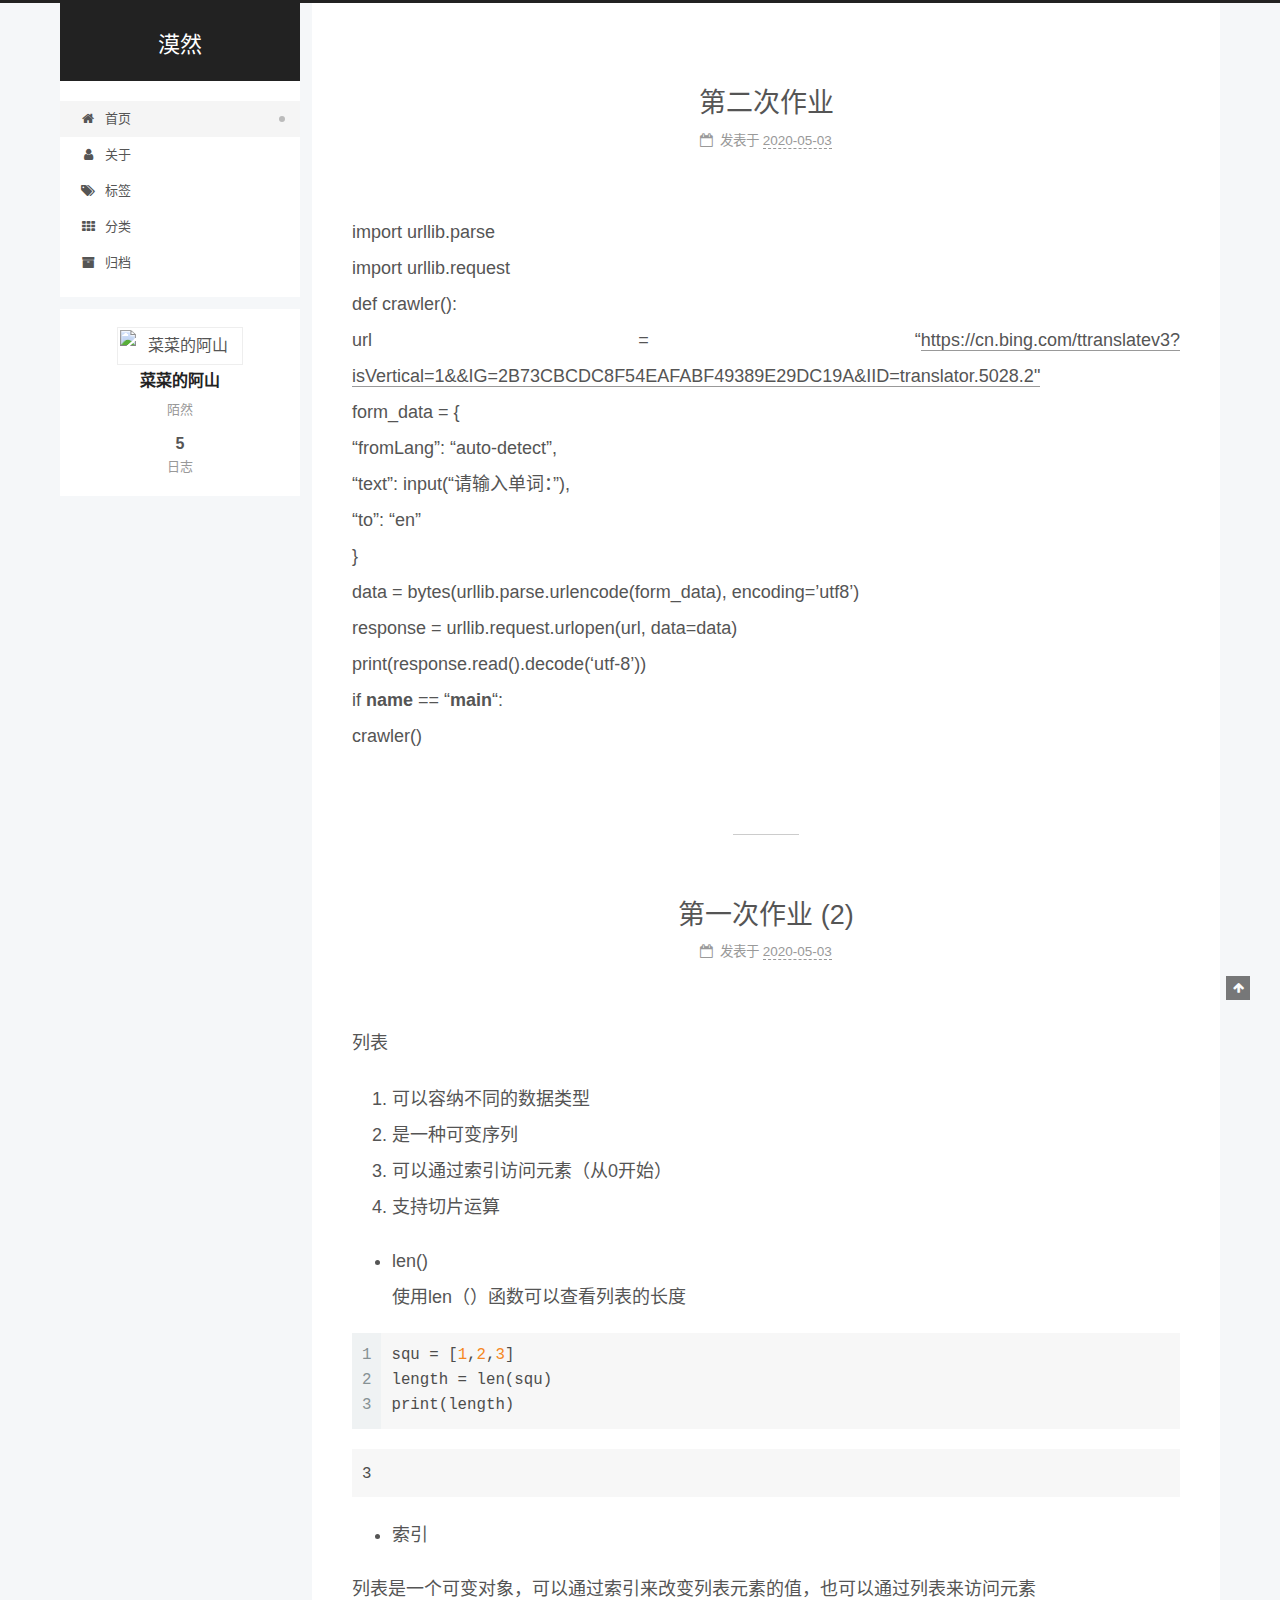
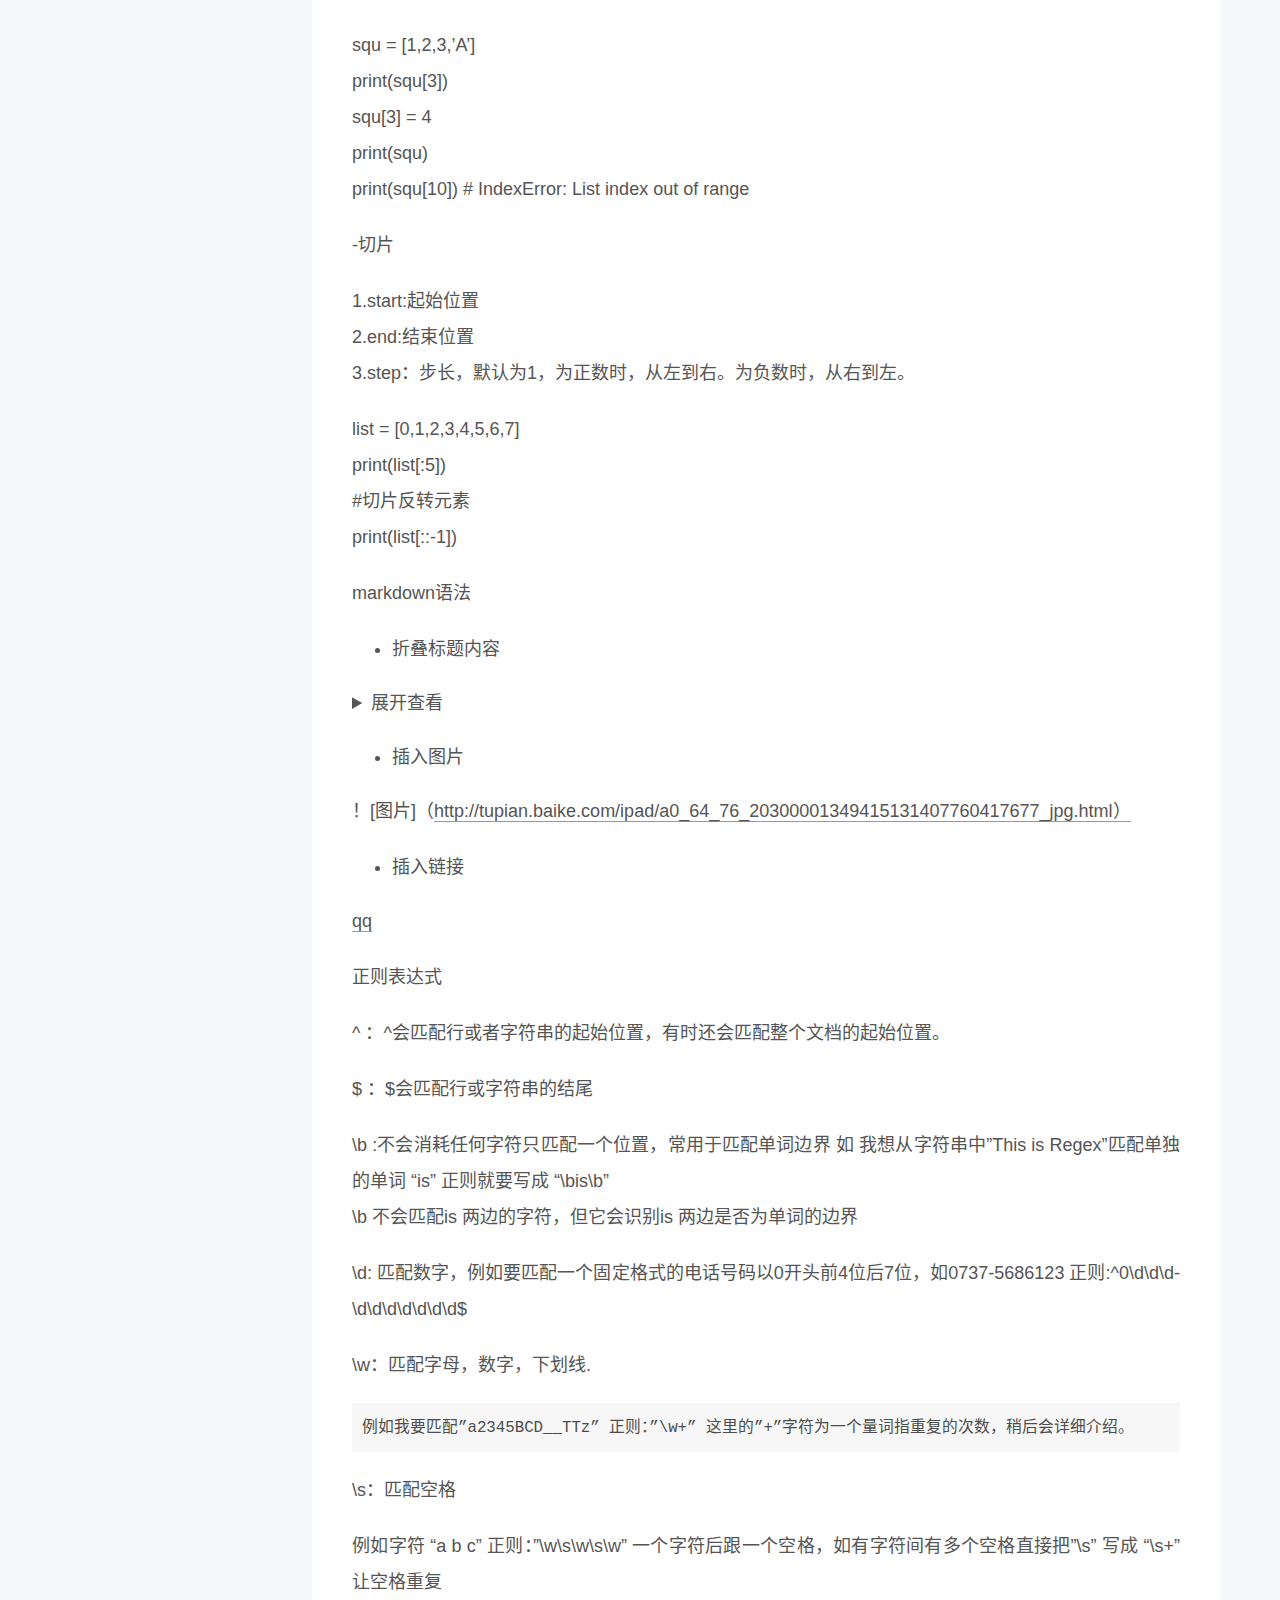
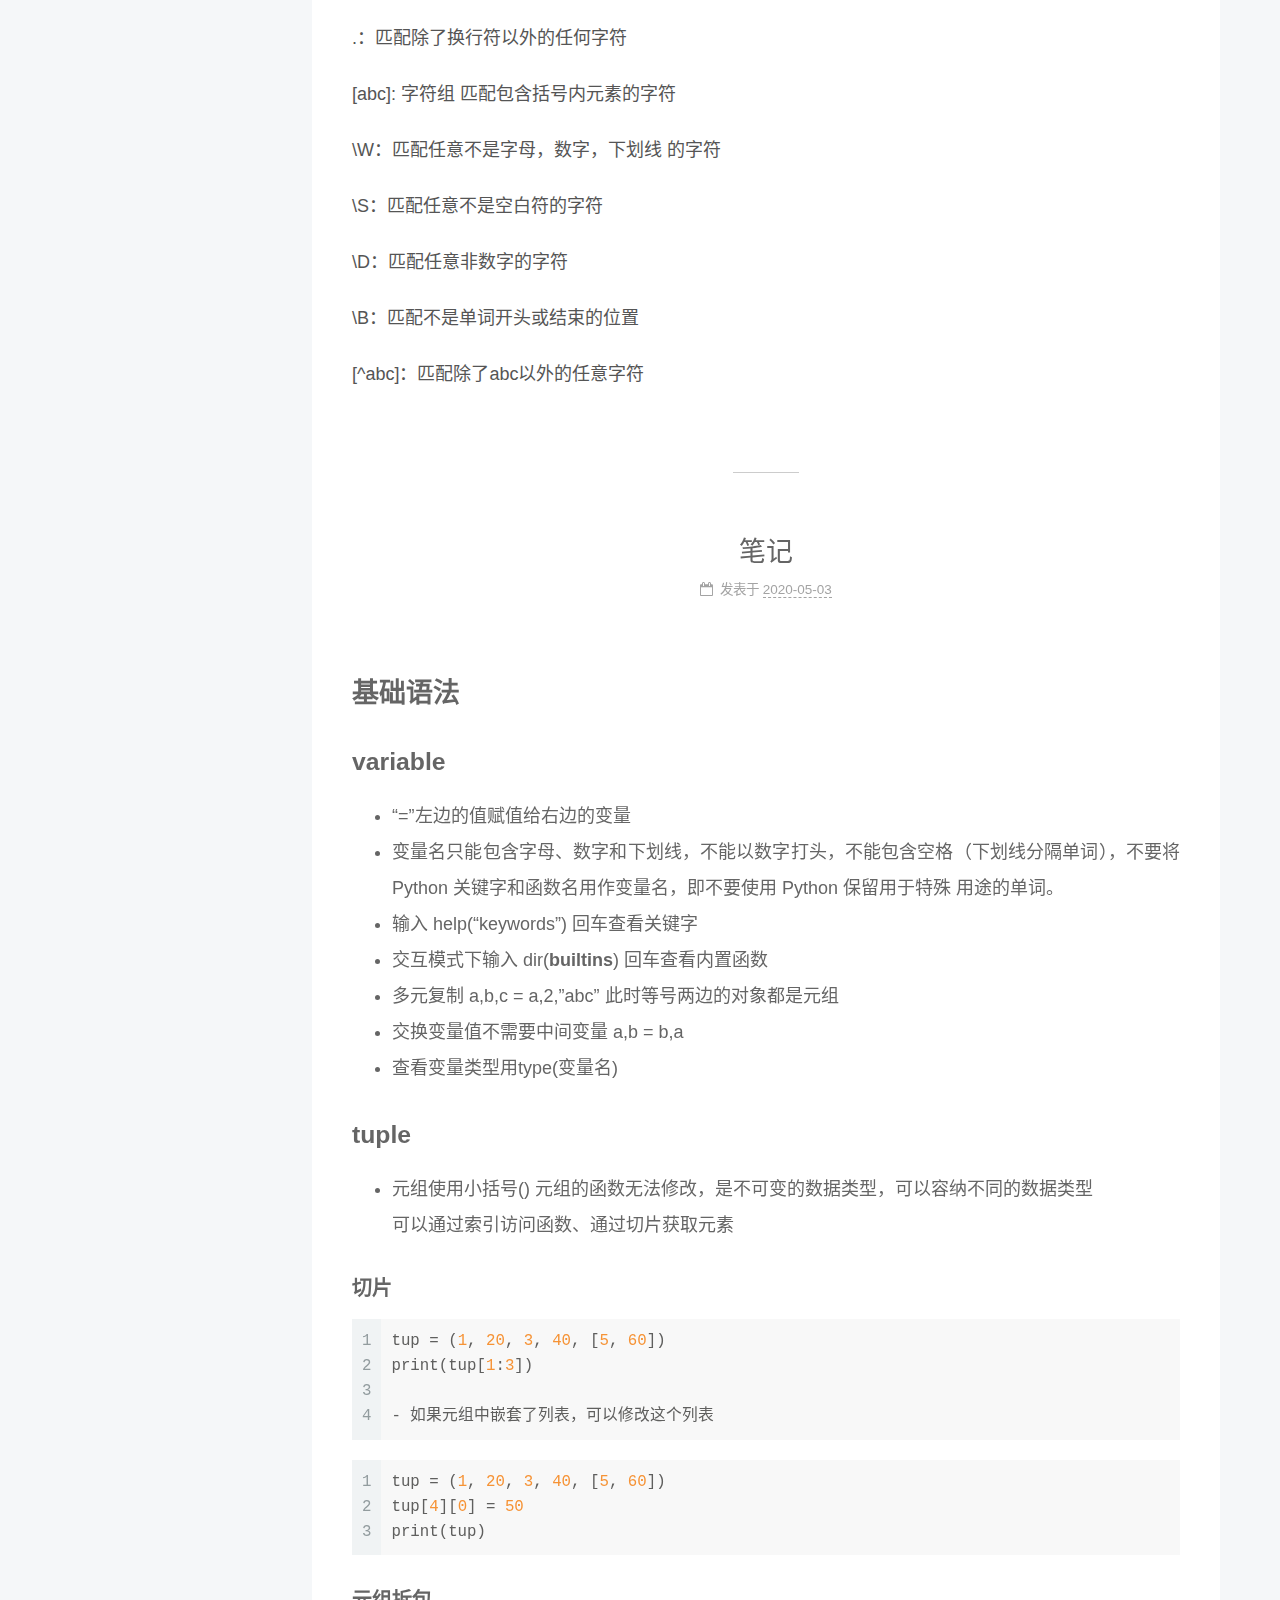
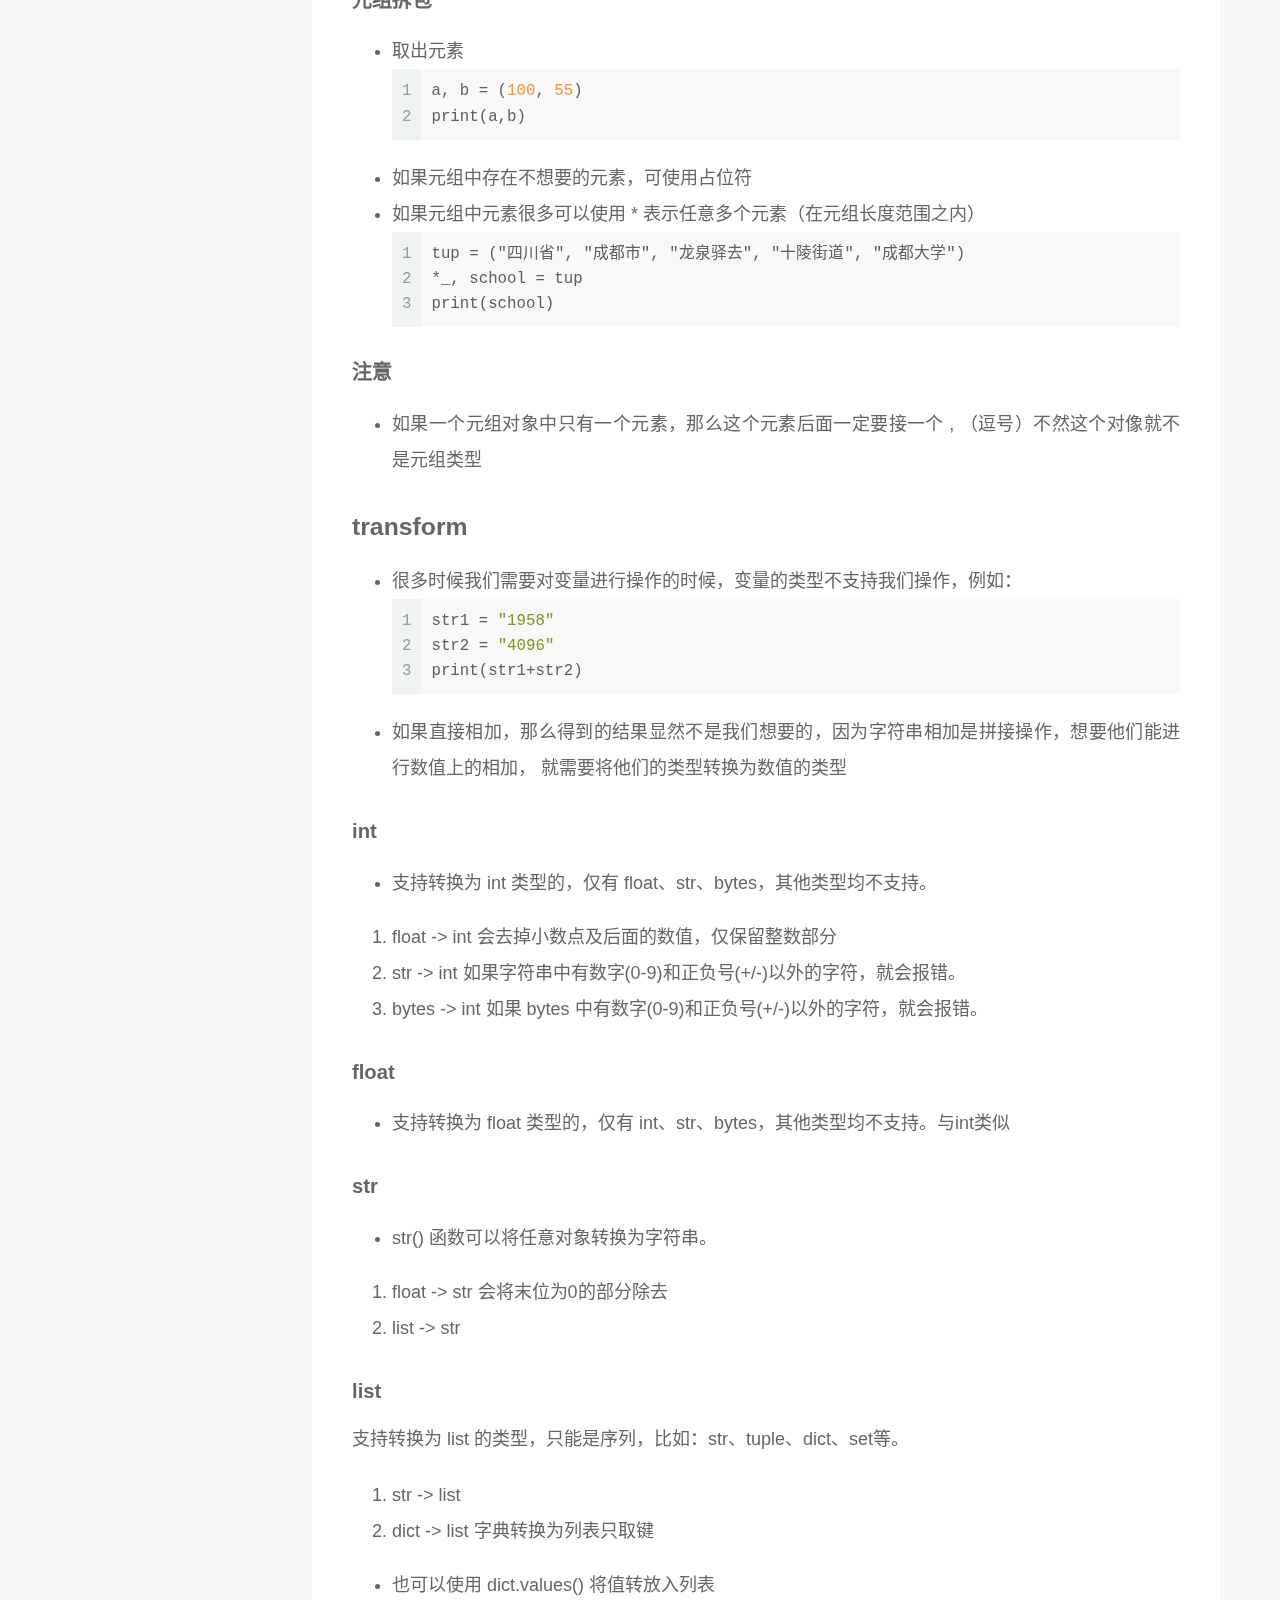
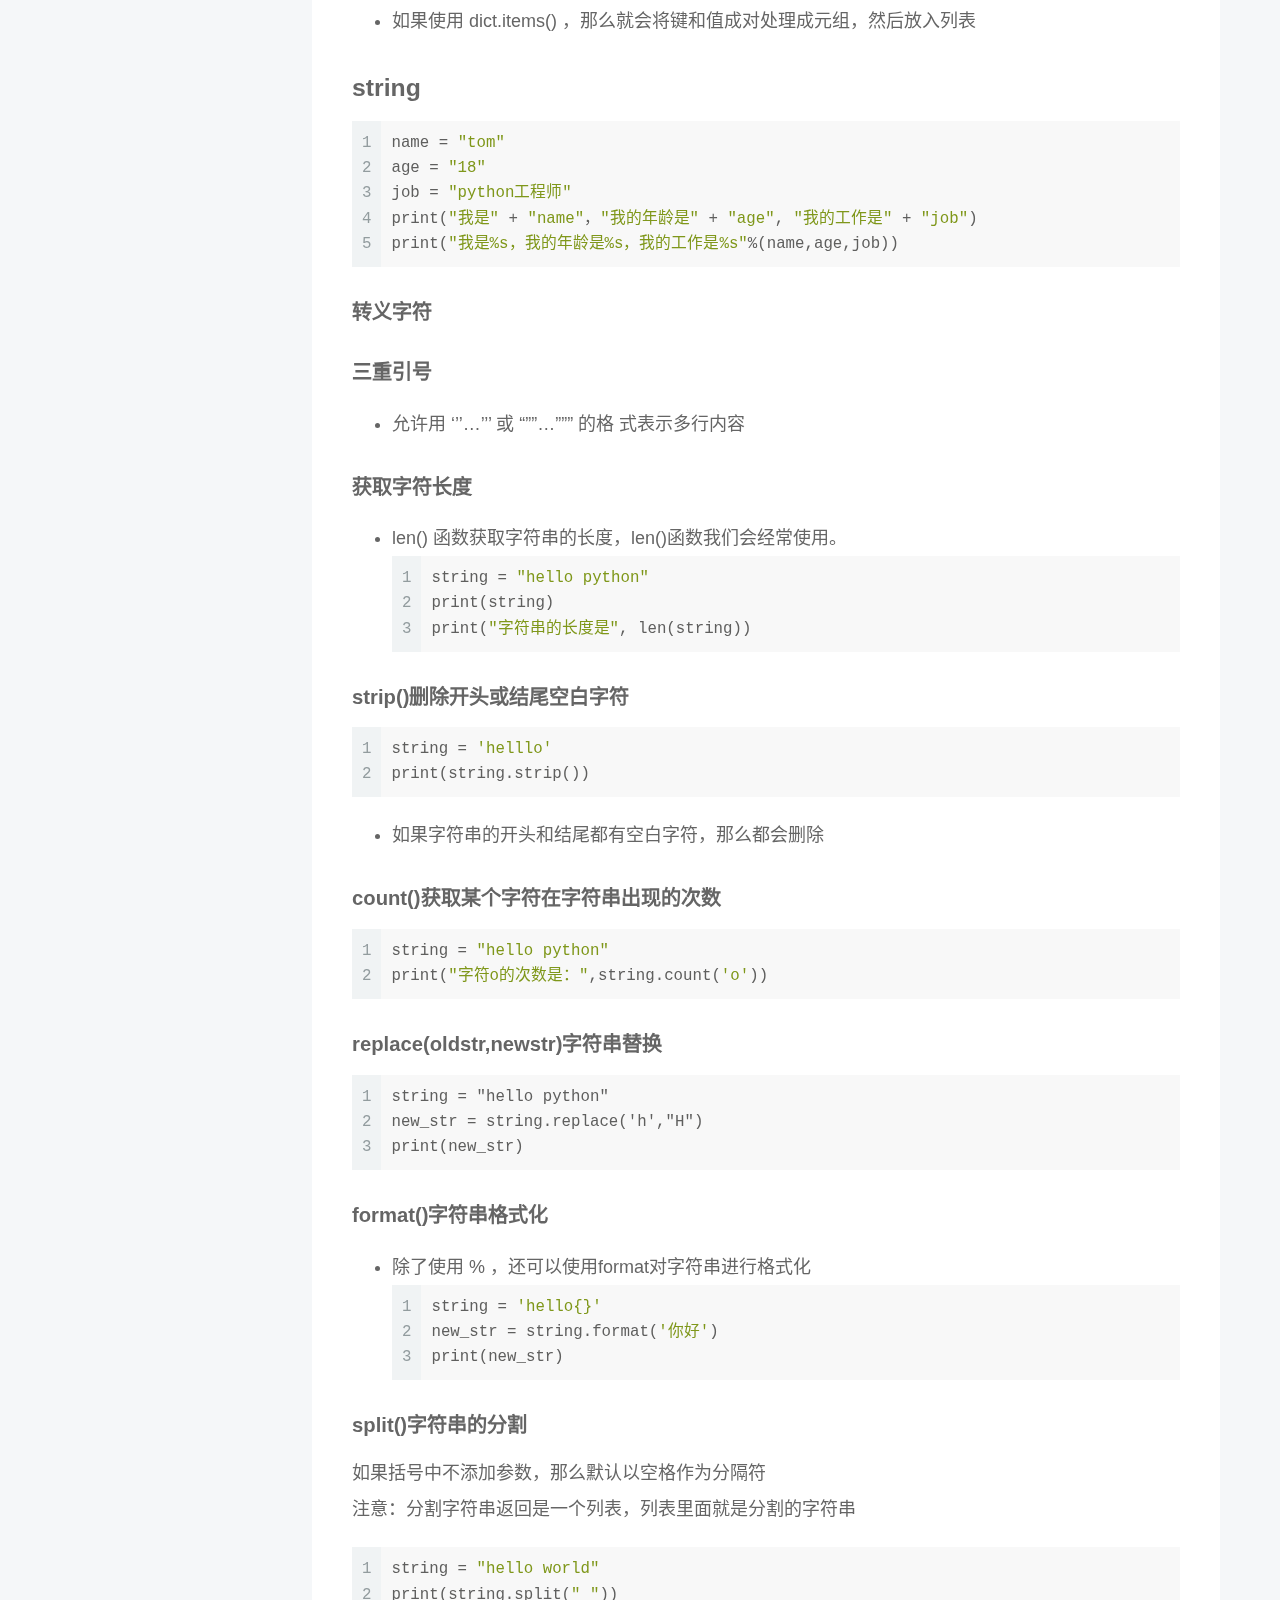
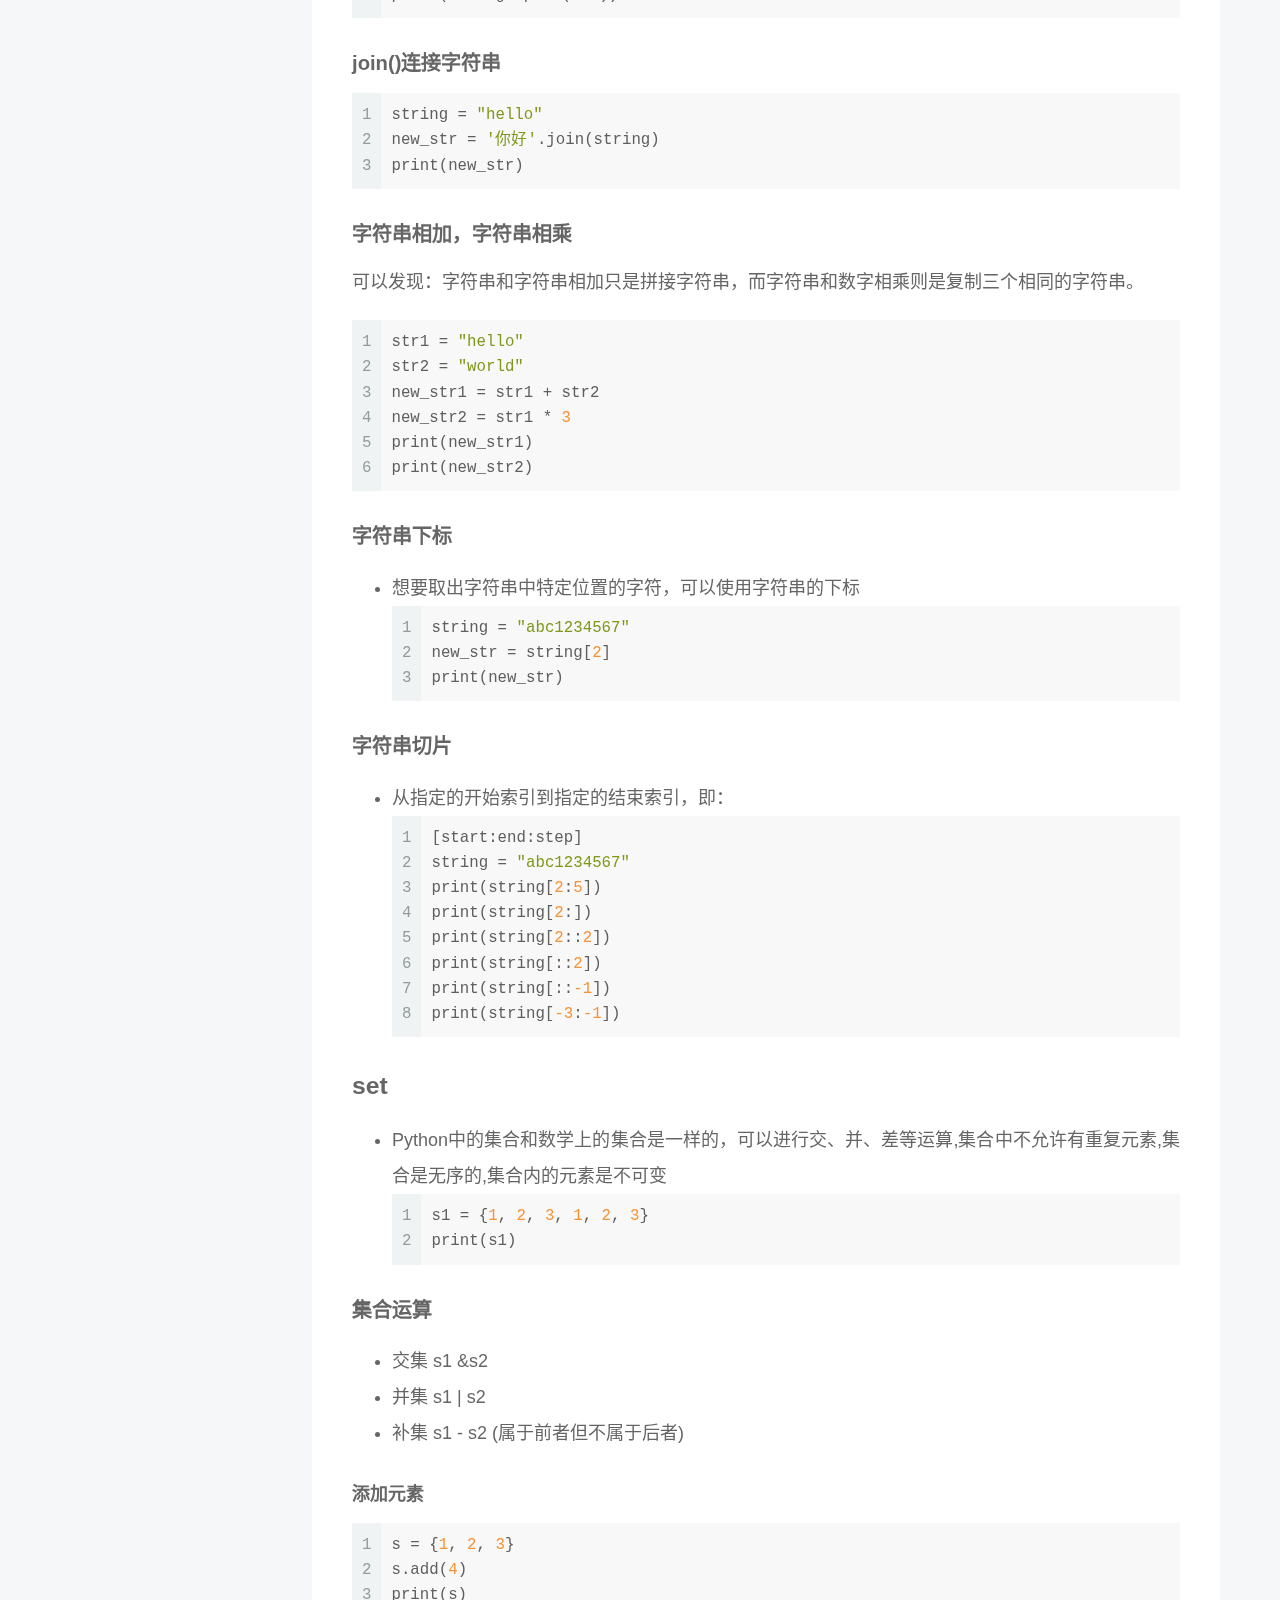
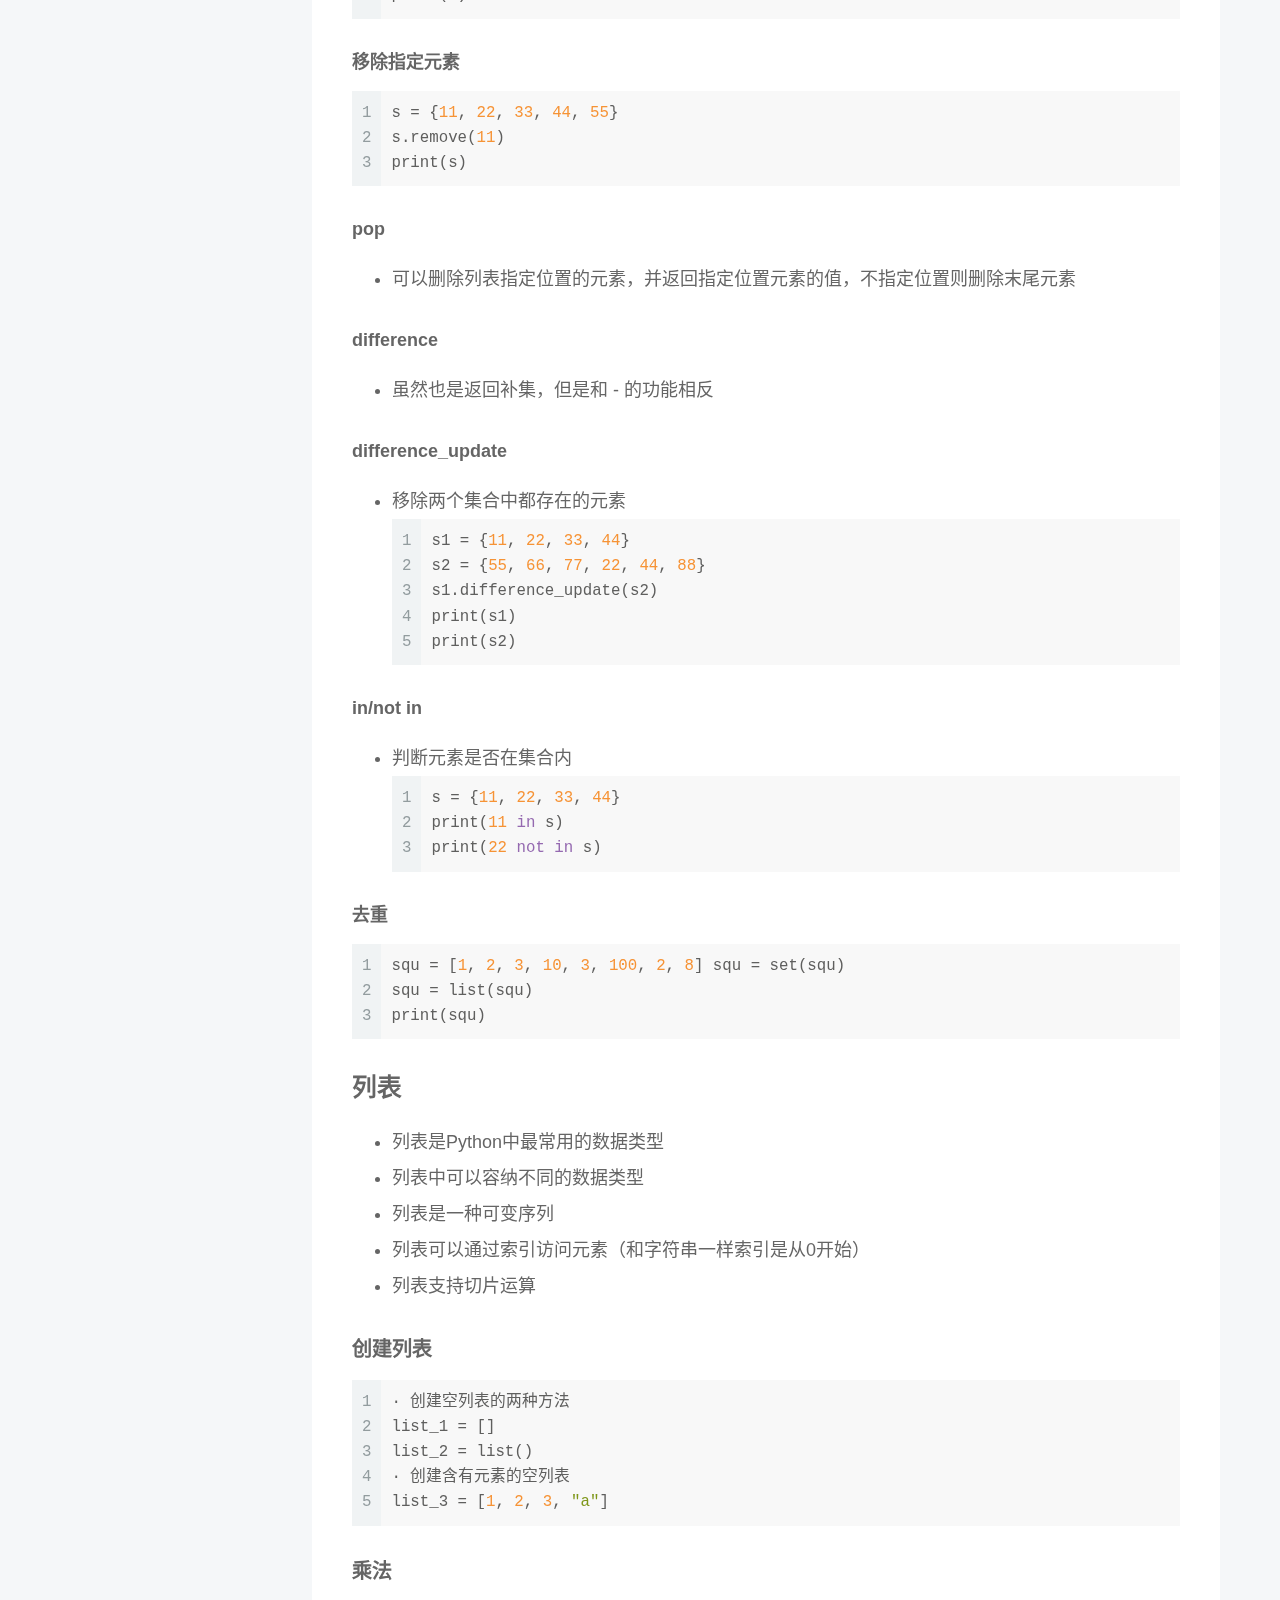
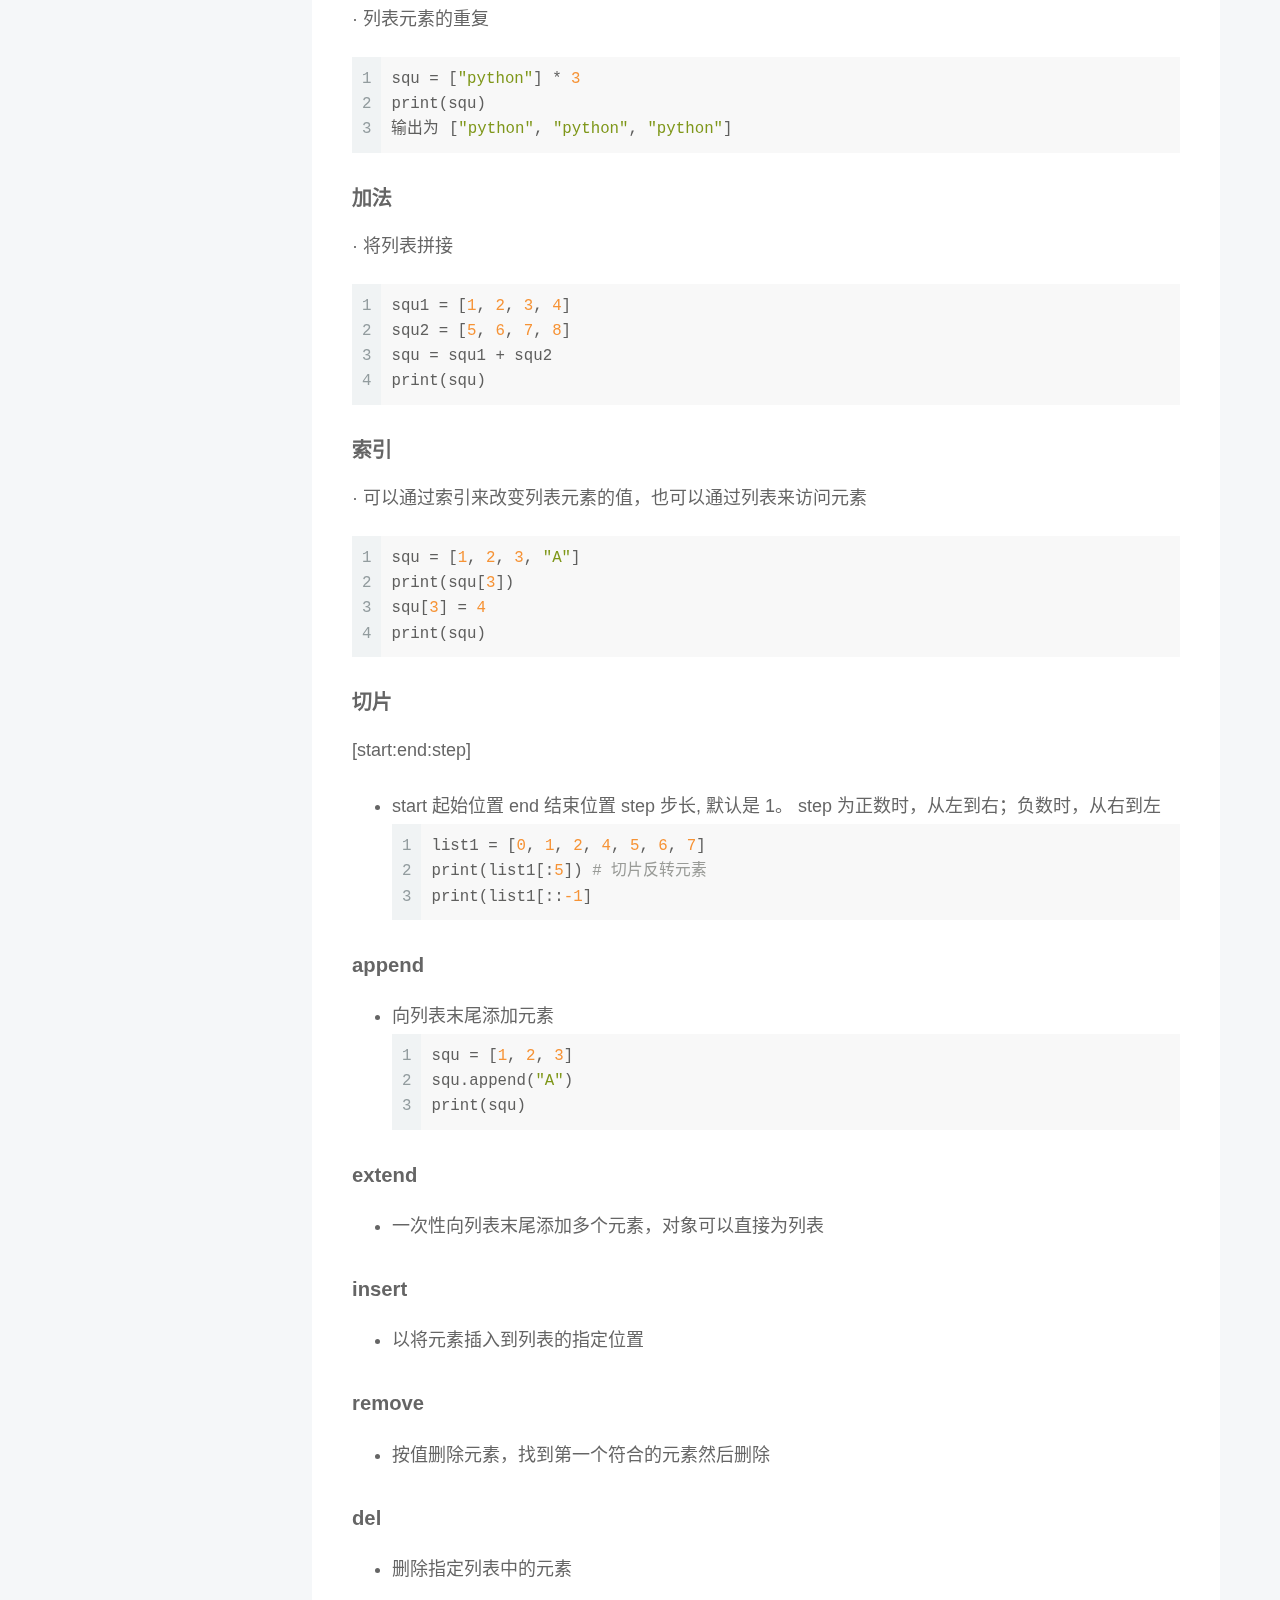
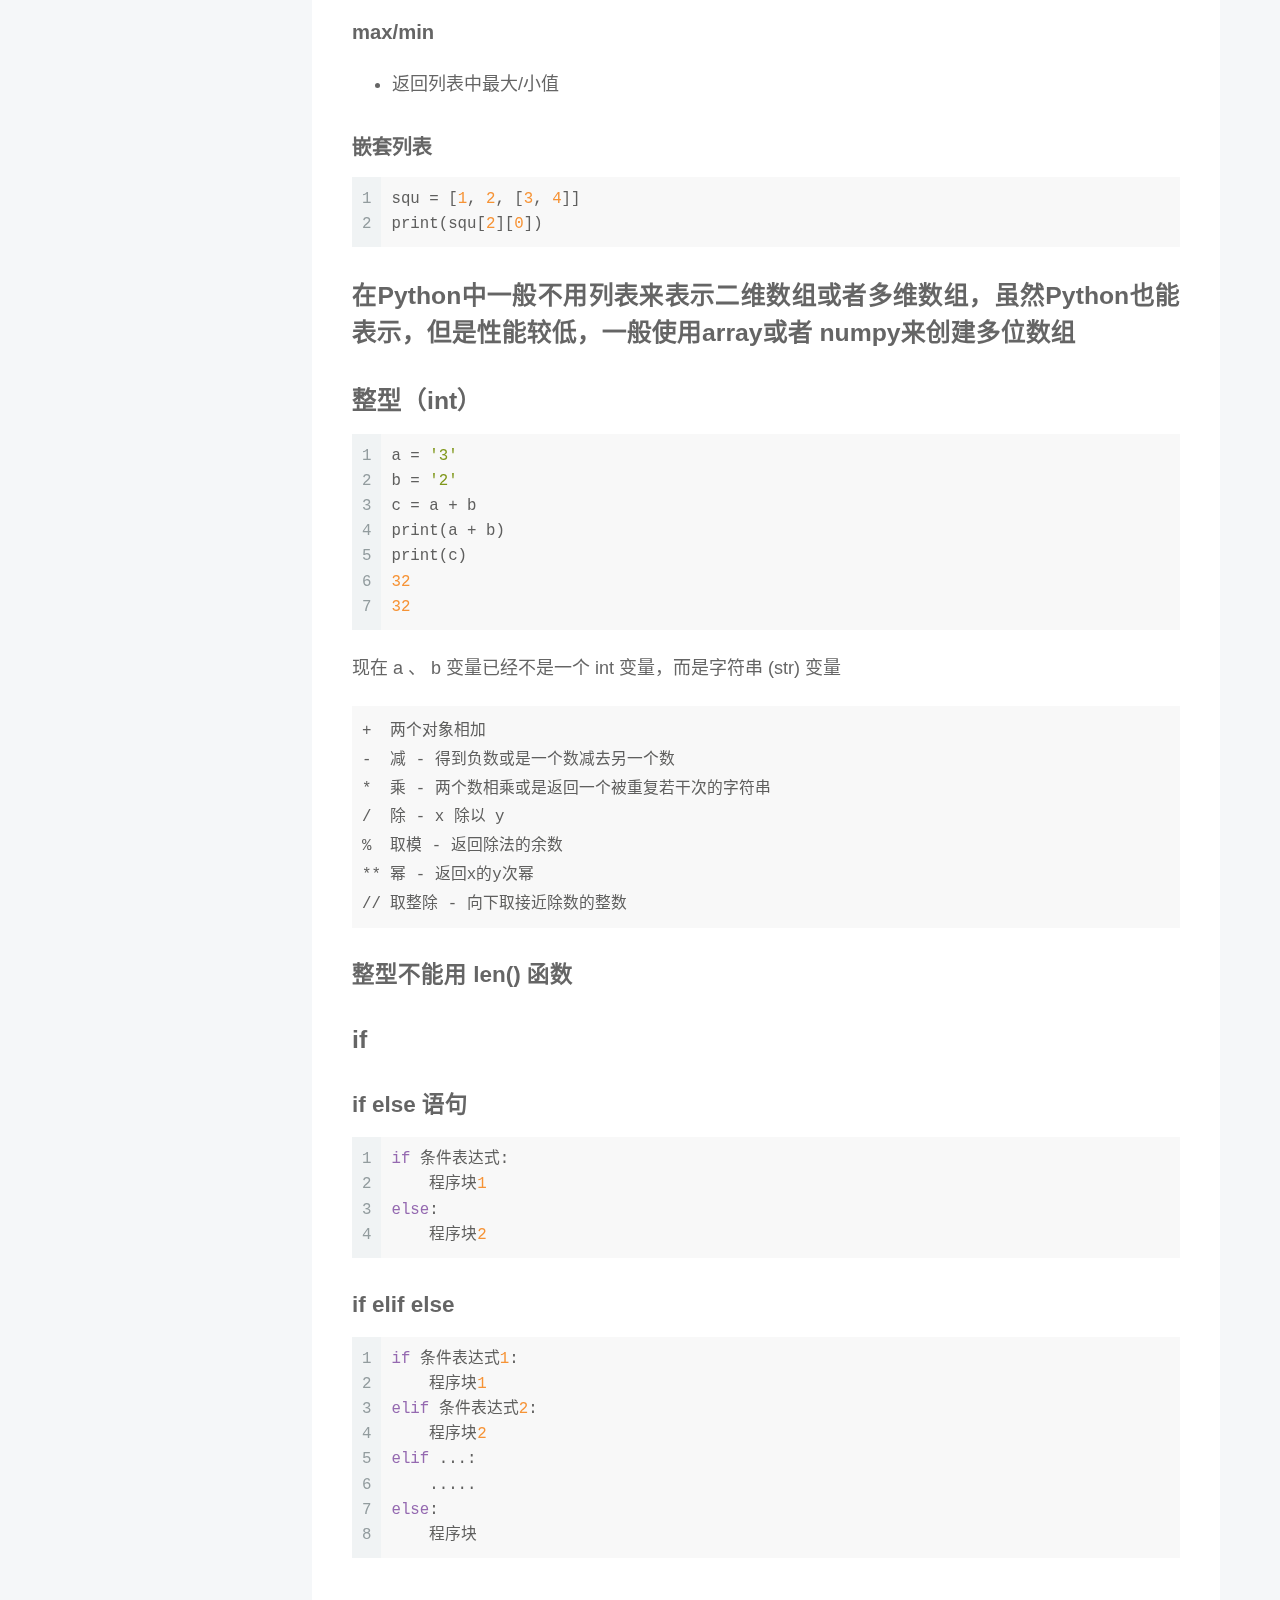
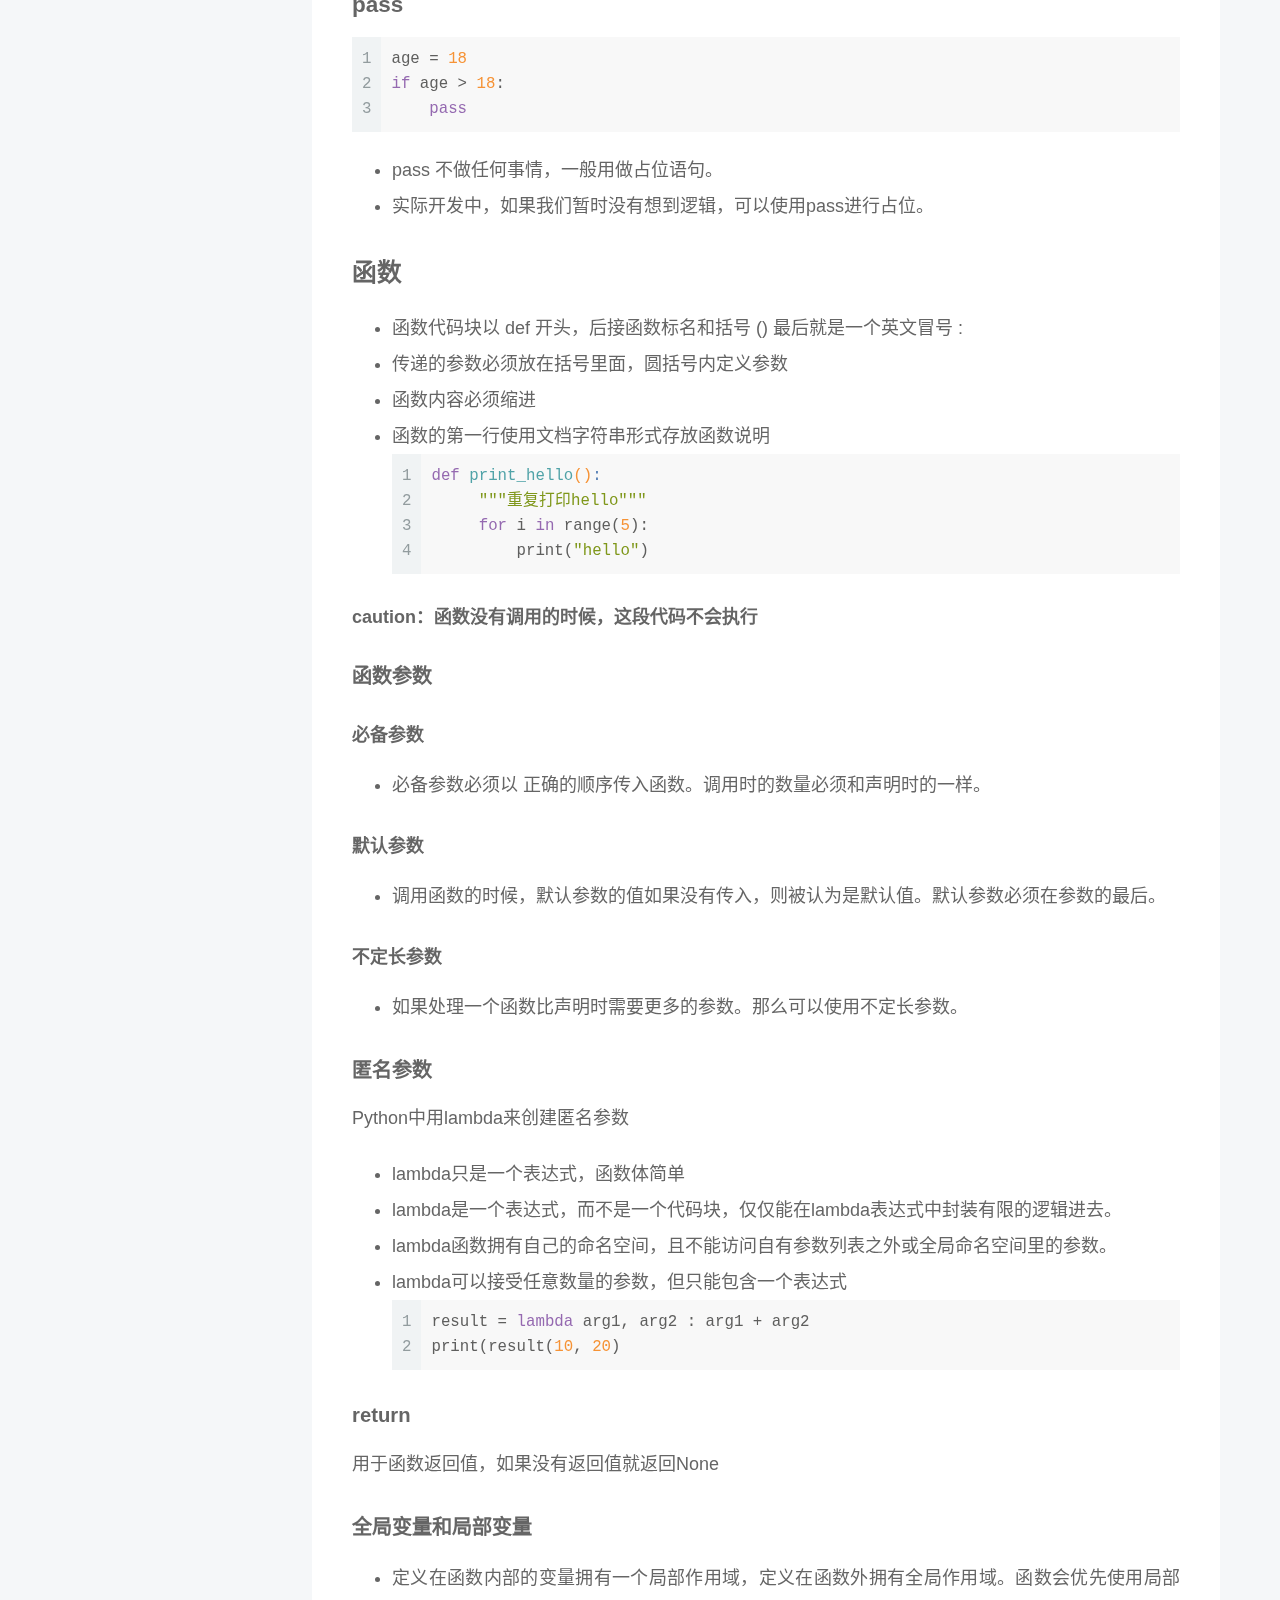
==== commit c5824733: "Site updated: 2020-05-03 22:39:03" ====
--- a/index.html
+++ b/index.html
@@ -154,6 +154,174 @@
             
 
   <div class="posts-expand">
+        
+  
+  
+  <article itemscope itemtype="http://schema.org/Article" class="post-block home" lang="zh-CN">
+    <link itemprop="mainEntityOfPage" href="http://yoursite.com/2020/05/03/%E7%AC%AC%E4%BA%8C%E6%AC%A1%E4%BD%9C%E4%B8%9A/">
+
+    <span hidden itemprop="author" itemscope itemtype="http://schema.org/Person">
+      <meta itemprop="image" content="/images/head.png">
+      <meta itemprop="name" content="菜菜的阿山">
+      <meta itemprop="description" content="陌然">
+    </span>
+
+    <span hidden itemprop="publisher" itemscope itemtype="http://schema.org/Organization">
+      <meta itemprop="name" content="漠然">
+    </span>
+      <header class="post-header">
+        <h1 class="post-title" itemprop="name headline">
+          
+            <a href="/2020/05/03/%E7%AC%AC%E4%BA%8C%E6%AC%A1%E4%BD%9C%E4%B8%9A/" class="post-title-link" itemprop="url">第二次作业</a>
+        </h1>
+
+        <div class="post-meta">
+            <span class="post-meta-item">
+              <span class="post-meta-item-icon">
+                <i class="fa fa-calendar-o"></i>
+              </span>
+              <span class="post-meta-item-text">发表于</span>
+
+              <time title="创建时间：2020-05-03 22:14:22" itemprop="dateCreated datePublished" datetime="2020-05-03T22:14:22+08:00">2020-05-03</time>
+            </span>
+
+          
+
+        </div>
+      </header>
+
+    
+    
+    
+    <div class="post-body" itemprop="articleBody">
+
+      
+          <p>import urllib.parse<br>import urllib.request<br>def crawler():<br>    url = “<a href="https://cn.bing.com/ttranslatev3?isVertical=1&amp;&amp;IG=2B73CBCDC8F54EAFABF49389E29DC19A&amp;IID=translator.5028.2&quot;" target="_blank" rel="noopener">https://cn.bing.com/ttranslatev3?isVertical=1&amp;&amp;IG=2B73CBCDC8F54EAFABF49389E29DC19A&amp;IID=translator.5028.2&quot;</a><br>    form_data = {<br>    “fromLang”: “auto-detect”,<br>    “text”: input(“请输入单词：”),<br>    “to”: “en”<br>    }<br>    data = bytes(urllib.parse.urlencode(form_data), encoding=’utf8’)<br>    response = urllib.request.urlopen(url, data=data)<br>    print(response.read().decode(‘utf-8’))<br>if <strong>name</strong> == “<strong>main</strong>“:<br>    crawler()</p>
+
+      
+    </div>
+
+    
+    
+    
+      <footer class="post-footer">
+        <div class="post-eof"></div>
+      </footer>
+  </article>
+  
+  
+  
+
+        
+  
+  
+  <article itemscope itemtype="http://schema.org/Article" class="post-block home" lang="zh-CN">
+    <link itemprop="mainEntityOfPage" href="http://yoursite.com/2020/05/03/%E7%AC%AC%E4%B8%80%E6%AC%A1%E4%BD%9C%E4%B8%9A%20(2)/">
+
+    <span hidden itemprop="author" itemscope itemtype="http://schema.org/Person">
+      <meta itemprop="image" content="/images/head.png">
+      <meta itemprop="name" content="菜菜的阿山">
+      <meta itemprop="description" content="陌然">
+    </span>
+
+    <span hidden itemprop="publisher" itemscope itemtype="http://schema.org/Organization">
+      <meta itemprop="name" content="漠然">
+    </span>
+      <header class="post-header">
+        <h1 class="post-title" itemprop="name headline">
+          
+            <a href="/2020/05/03/%E7%AC%AC%E4%B8%80%E6%AC%A1%E4%BD%9C%E4%B8%9A%20(2)/" class="post-title-link" itemprop="url">第一次作业 (2)</a>
+        </h1>
+
+        <div class="post-meta">
+            <span class="post-meta-item">
+              <span class="post-meta-item-icon">
+                <i class="fa fa-calendar-o"></i>
+              </span>
+              <span class="post-meta-item-text">发表于</span>
+
+              <time title="创建时间：2020-05-03 21:31:42" itemprop="dateCreated datePublished" datetime="2020-05-03T21:31:42+08:00">2020-05-03</time>
+            </span>
+
+          
+
+        </div>
+      </header>
+
+    
+    
+    
+    <div class="post-body" itemprop="articleBody">
+
+      
+          <p>列表</p>
+<ol>
+<li>可以容纳不同的数据类型</li>
+<li>是一种可变序列</li>
+<li>可以通过索引访问元素（从0开始）</li>
+<li>支持切片运算</li>
+</ol>
+<ul>
+<li>len()<br>使用len（）函数可以查看列表的长度</li>
+</ul>
+<figure class="highlight python"><table><tr><td class="gutter"><pre><span class="line">1</span><br><span class="line">2</span><br><span class="line">3</span><br></pre></td><td class="code"><pre><span class="line">squ = [<span class="number">1</span>,<span class="number">2</span>,<span class="number">3</span>]</span><br><span class="line">length = len(squ)</span><br><span class="line">print(length)</span><br></pre></td></tr></table></figure>
+
+<pre><code>3</code></pre><ul>
+<li>索引</li>
+</ul>
+<p>列表是一个可变对象，可以通过索引来改变列表元素的值，也可以通过列表来访问元素</p>
+<p>squ = [1,2,3,’A’]<br>print(squ[3])<br>squ[3] = 4<br>print(squ)<br>print(squ[10]) # IndexError: List index out of range</p>
+<p>-切片</p>
+<p>1.start:起始位置<br>2.end:结束位置<br>3.step：步长，默认为1，为正数时，从左到右。为负数时，从右到左。</p>
+<p>list = [0,1,2,3,4,5,6,7]<br>print(list[:5])<br>#切片反转元素<br>print(list[::-1])</p>
+<p>markdown语法</p>
+<ul>
+<li>折叠标题内容</li>
+</ul>
+<details>
+<summary>展开查看</summary>
+
+</details>
+
+
+<ul>
+<li>插入图片</li>
+</ul>
+<p>！[图片]（<a href="http://tupian.baike.com/ipad/a0_64_76_20300001349415131407760417677_jpg.html）" target="_blank" rel="noopener">http://tupian.baike.com/ipad/a0_64_76_20300001349415131407760417677_jpg.html）</a></p>
+<ul>
+<li>插入链接</li>
+</ul>
+<p><a href="https://www.qq.com/" target="_blank" rel="noopener">qq</a></p>
+<p>正则表达式</p>
+<p>^ ：^会匹配行或者字符串的起始位置，有时还会匹配整个文档的起始位置。</p>
+<p>$ ：$会匹配行或字符串的结尾</p>
+<p>\b :不会消耗任何字符只匹配一个位置，常用于匹配单词边界 如 我想从字符串中”This is Regex”匹配单独的单词 “is” 正则就要写成 “\bis\b”<br>     \b 不会匹配is 两边的字符，但它会识别is 两边是否为单词的边界</p>
+<p>\d: 匹配数字，例如要匹配一个固定格式的电话号码以0开头前4位后7位，如0737-5686123 正则:^0\d\d\d-\d\d\d\d\d\d\d$</p>
+<p>\w：匹配字母，数字，下划线.</p>
+<pre><code>例如我要匹配”a2345BCD__TTz” 正则：”\w+” 这里的”+”字符为一个量词指重复的次数，稍后会详细介绍。</code></pre><p>\s：匹配空格</p>
+<p>   例如字符 “a b c” 正则：”\w\s\w\s\w” 一个字符后跟一个空格，如有字符间有多个空格直接把”\s” 写成 “\s+” 让空格重复</p>
+<p>.：匹配除了换行符以外的任何字符</p>
+<p>[abc]: 字符组 匹配包含括号内元素的字符</p>
+<p>\W：匹配任意不是字母，数字，下划线 的字符</p>
+<p>\S：匹配任意不是空白符的字符</p>
+<p>\D：匹配任意非数字的字符</p>
+<p>\B：匹配不是单词开头或结束的位置</p>
+<p>[^abc]：匹配除了abc以外的任意字符</p>
+
+      
+    </div>
+
+    
+    
+    
+      <footer class="post-footer">
+        <div class="post-eof"></div>
+      </footer>
+  </article>
+  
+  
+  
+
         
   
   
@@ -825,7 +993,7 @@
       <div class="site-state-item site-state-posts">
           <a href="/archives/">
         
-          <span class="site-state-item-count">3</span>
+          <span class="site-state-item-count">5</span>
           <span class="site-state-item-name">日志</span>
         </a>
       </div>
--- a/css/main.css
+++ b/css/main.css
@@ -1163,7 +1163,7 @@
 }
 .links-of-author a::before,
 .links-of-author span.exturl::before {
-  background: #ffa457;
+  background: #fffff0;
   border-radius: 50%;
   content: ' ';
   display: inline-block;
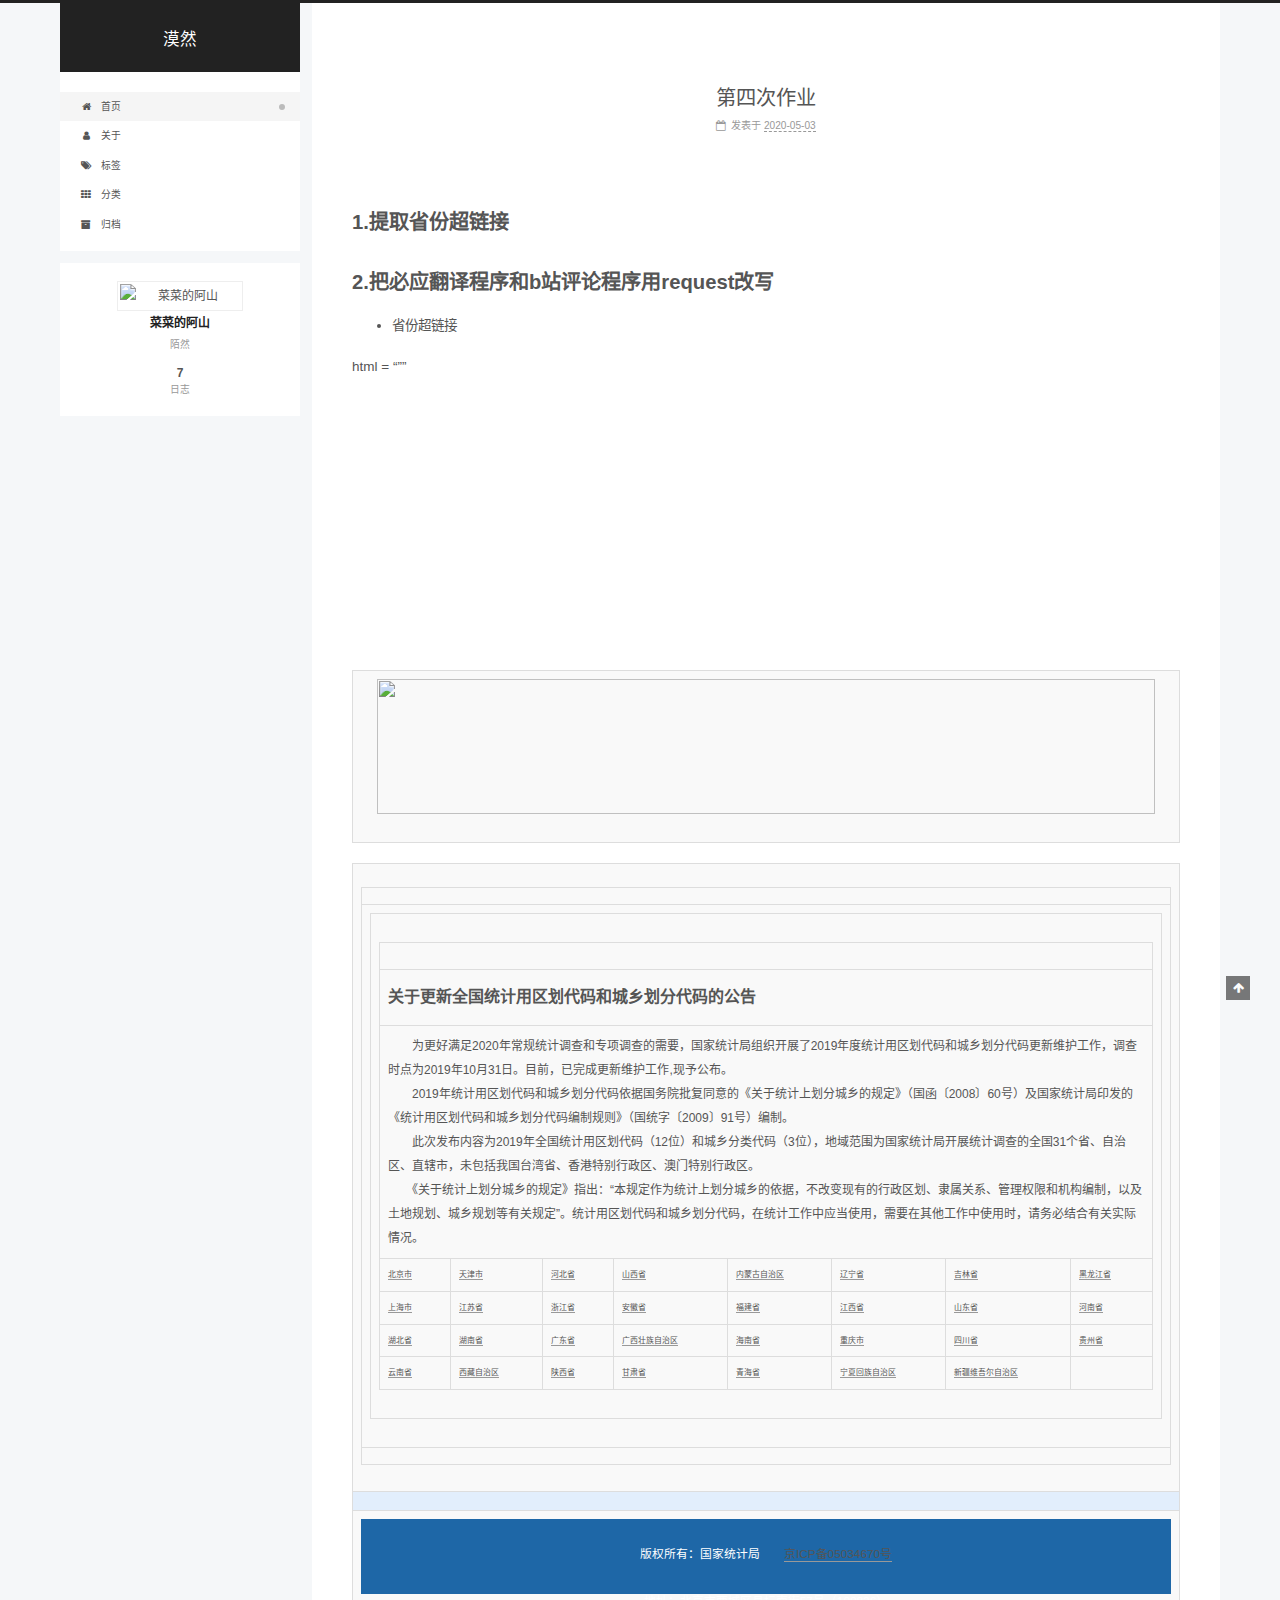
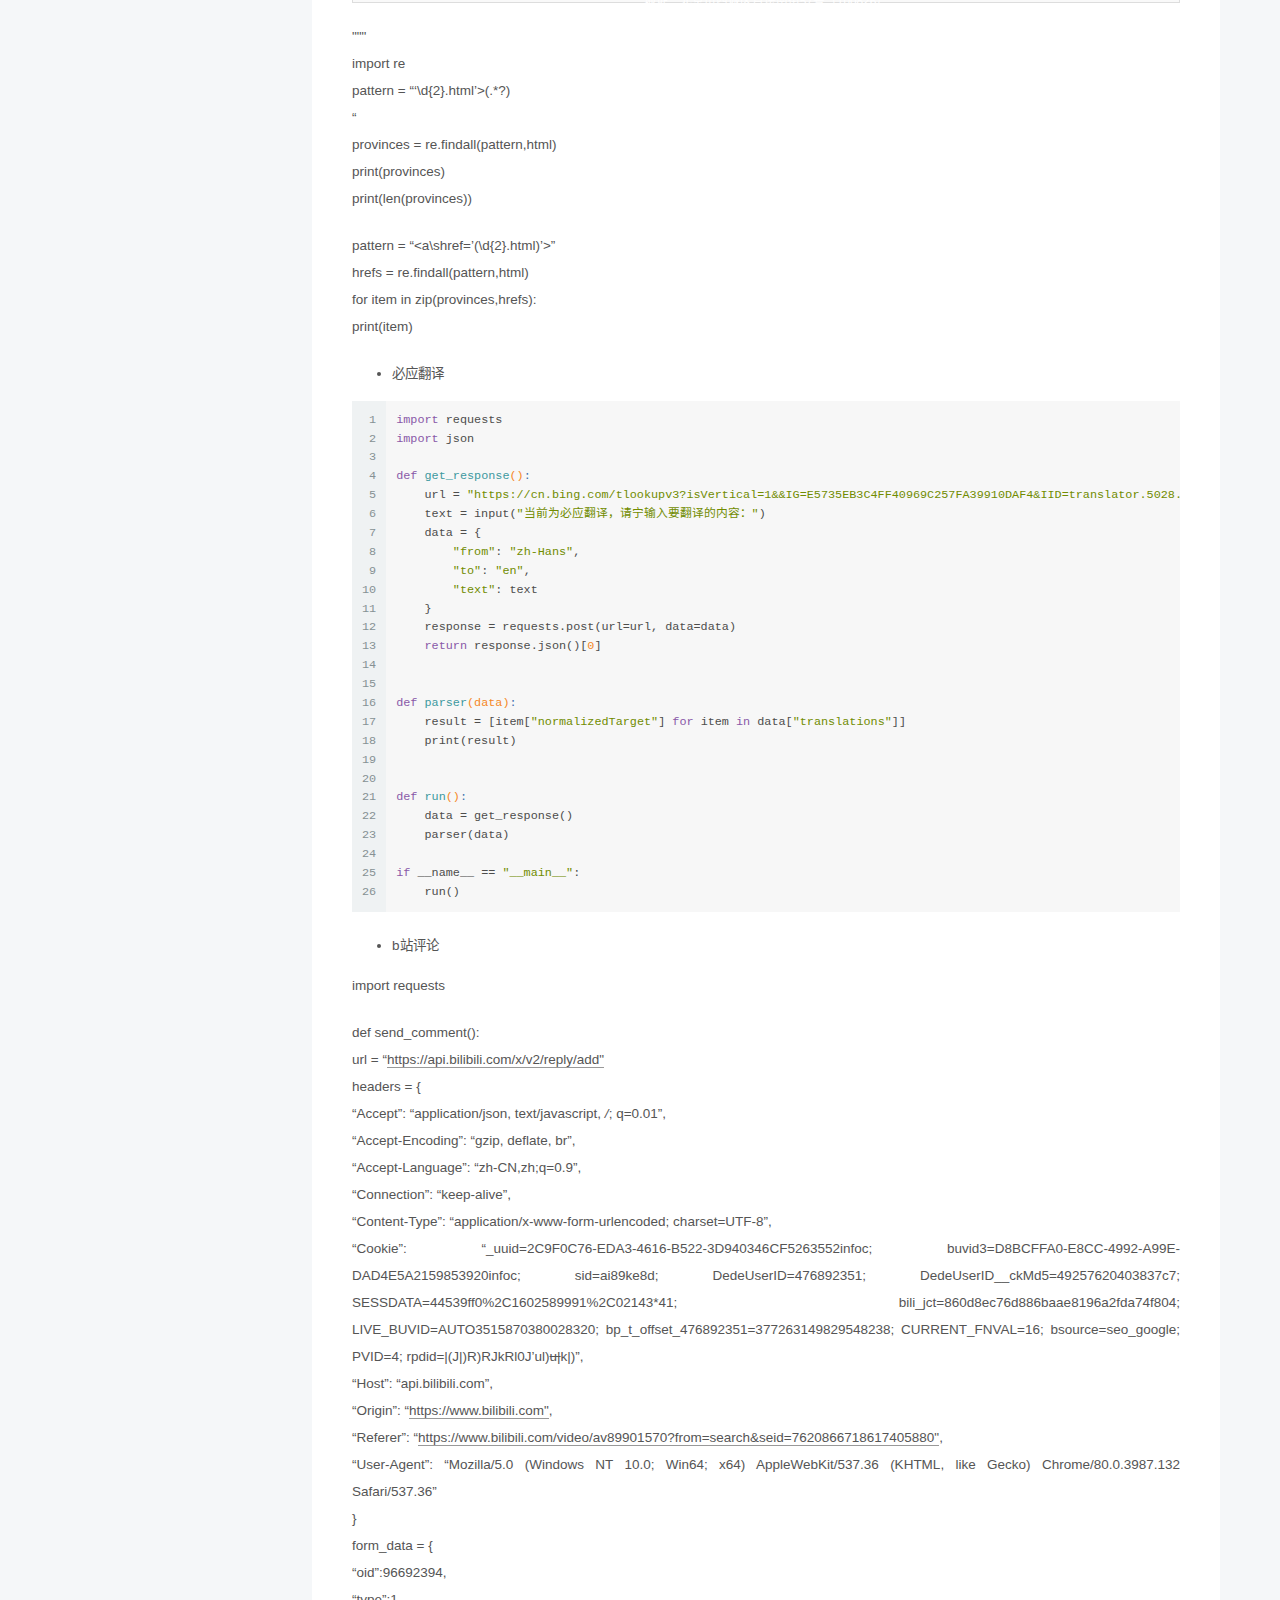
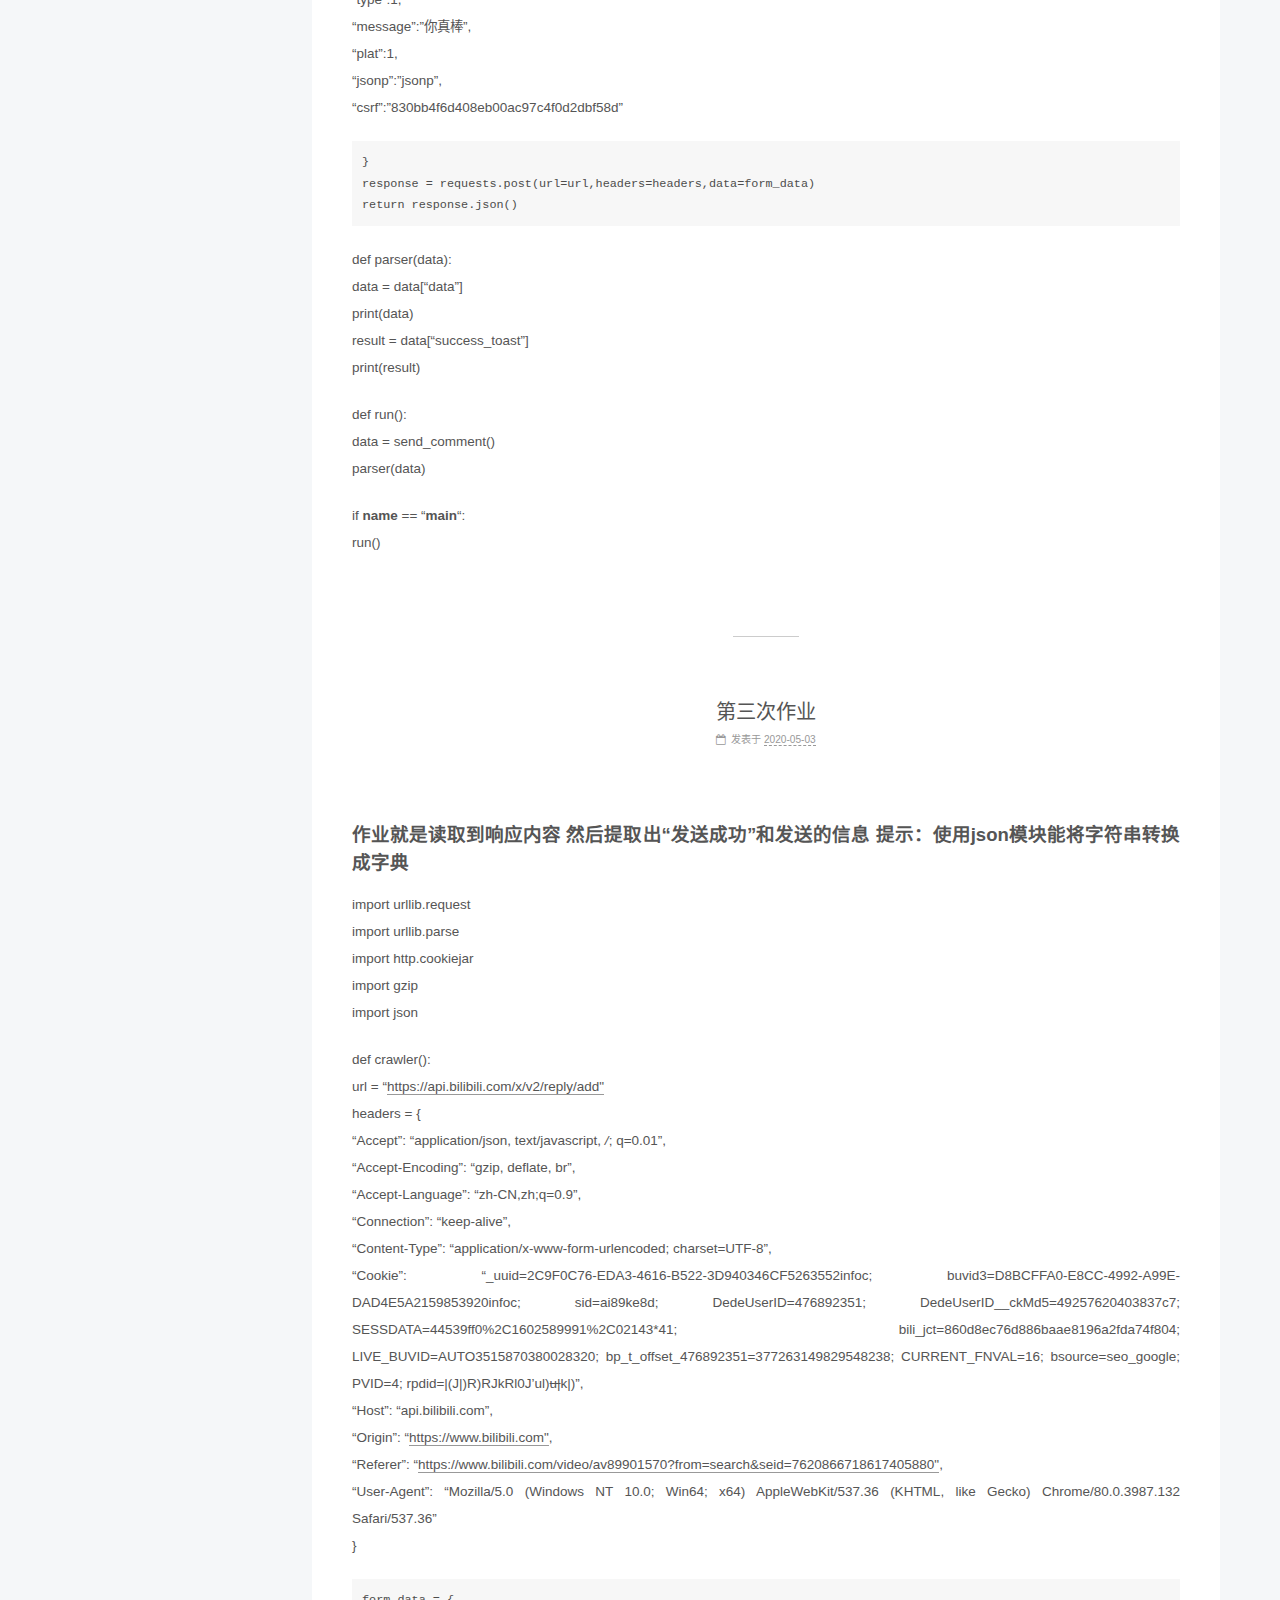
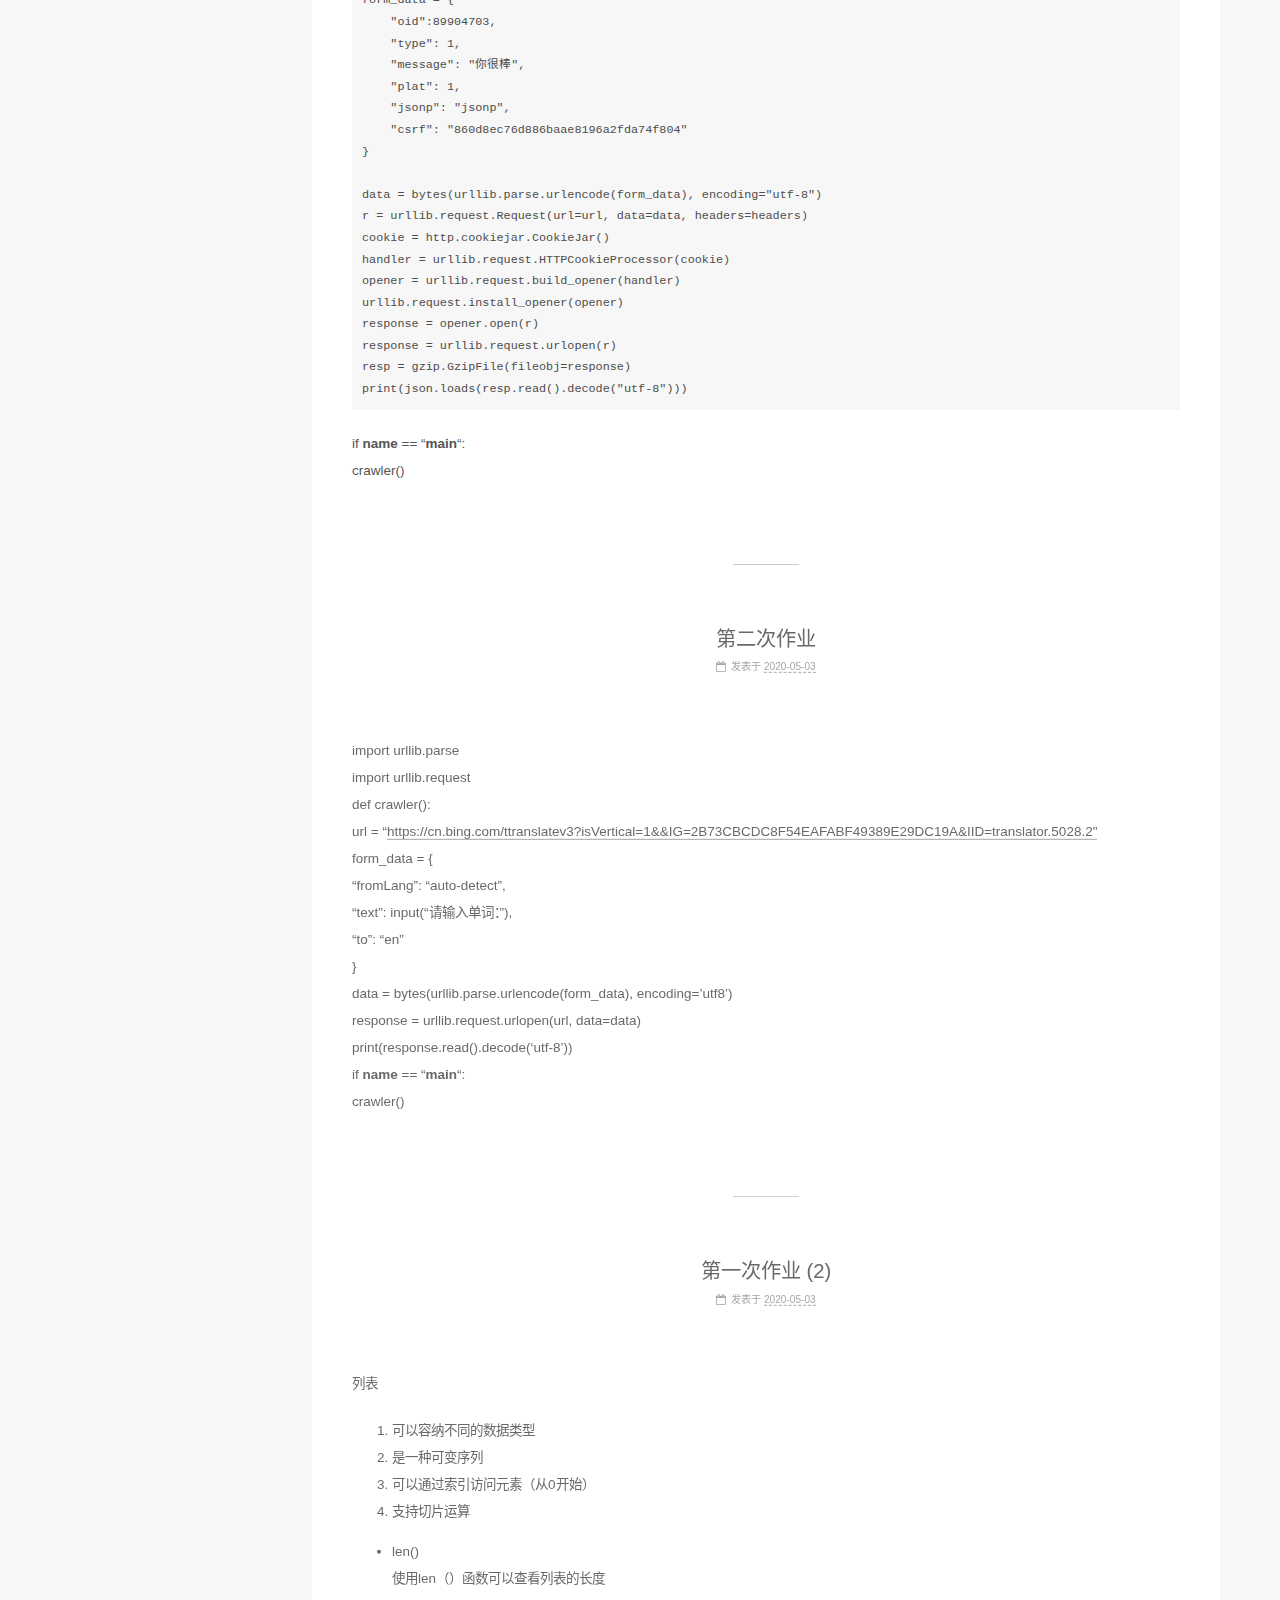
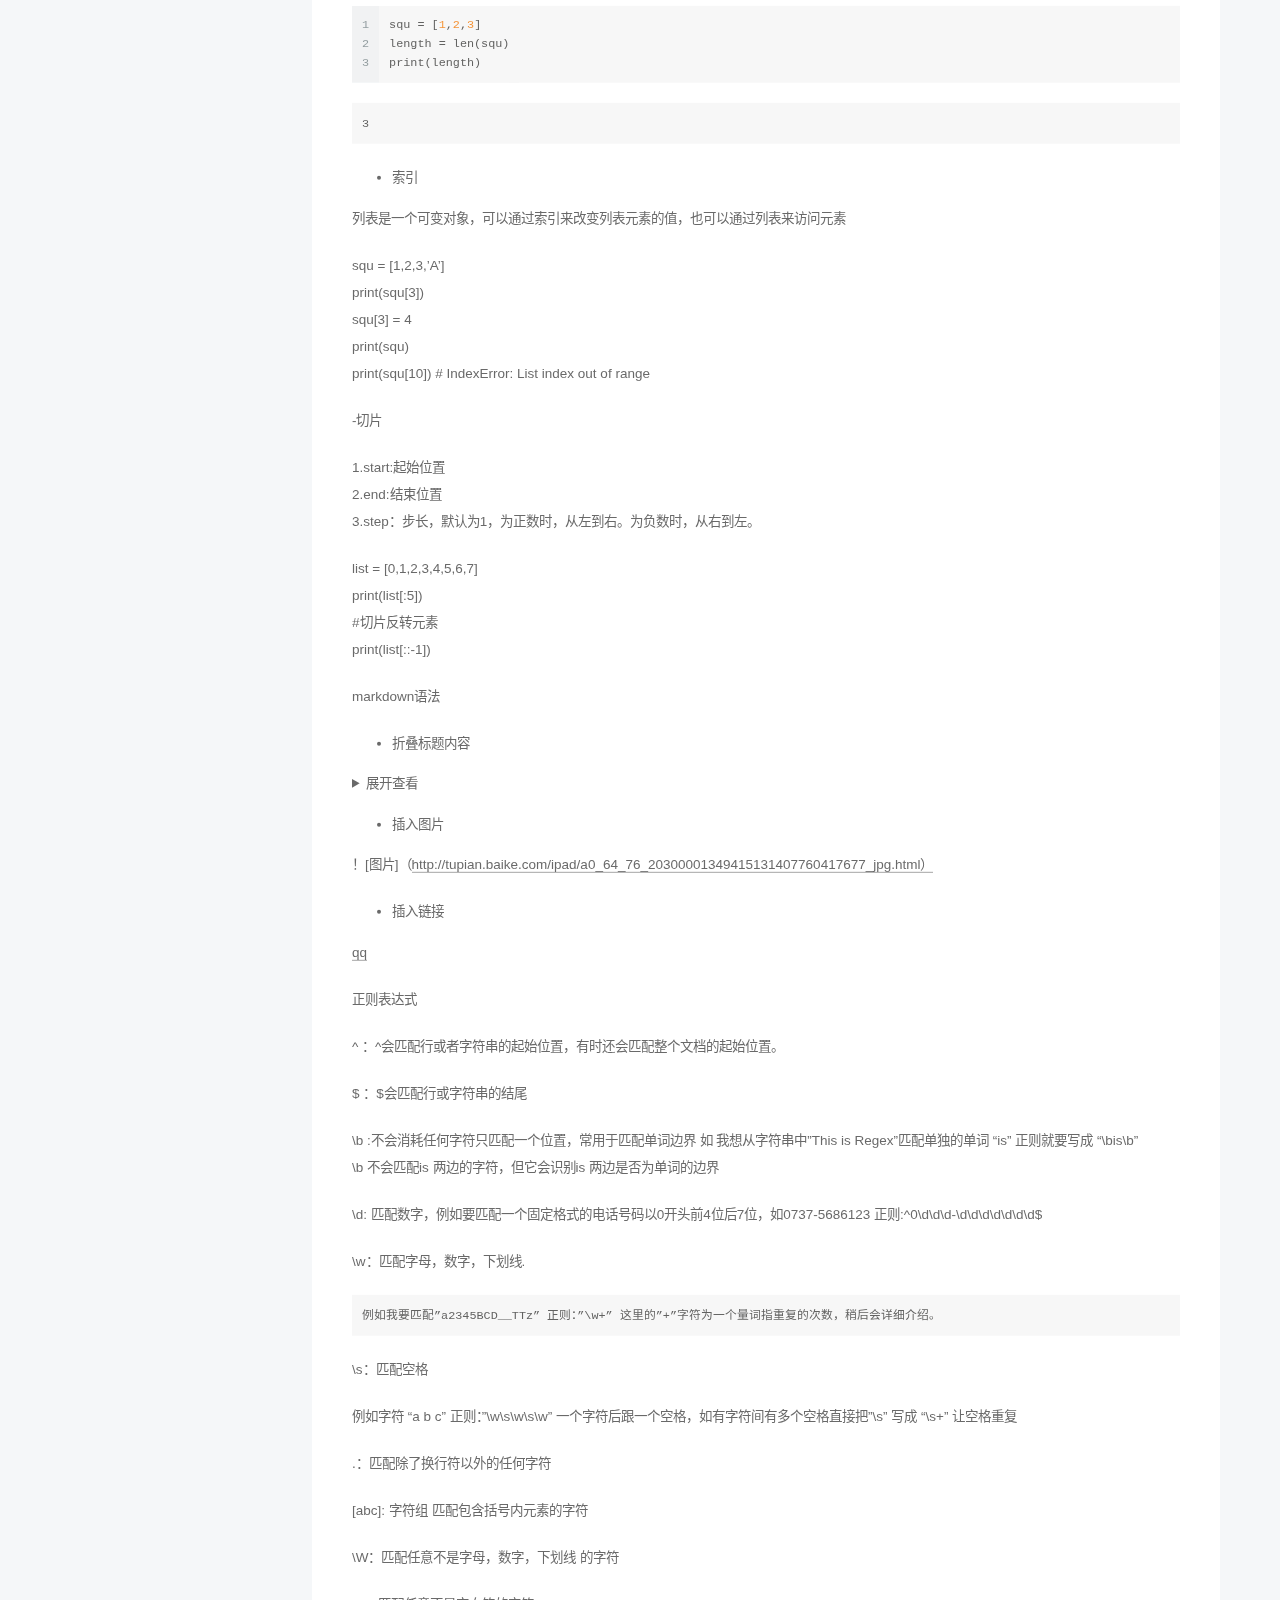
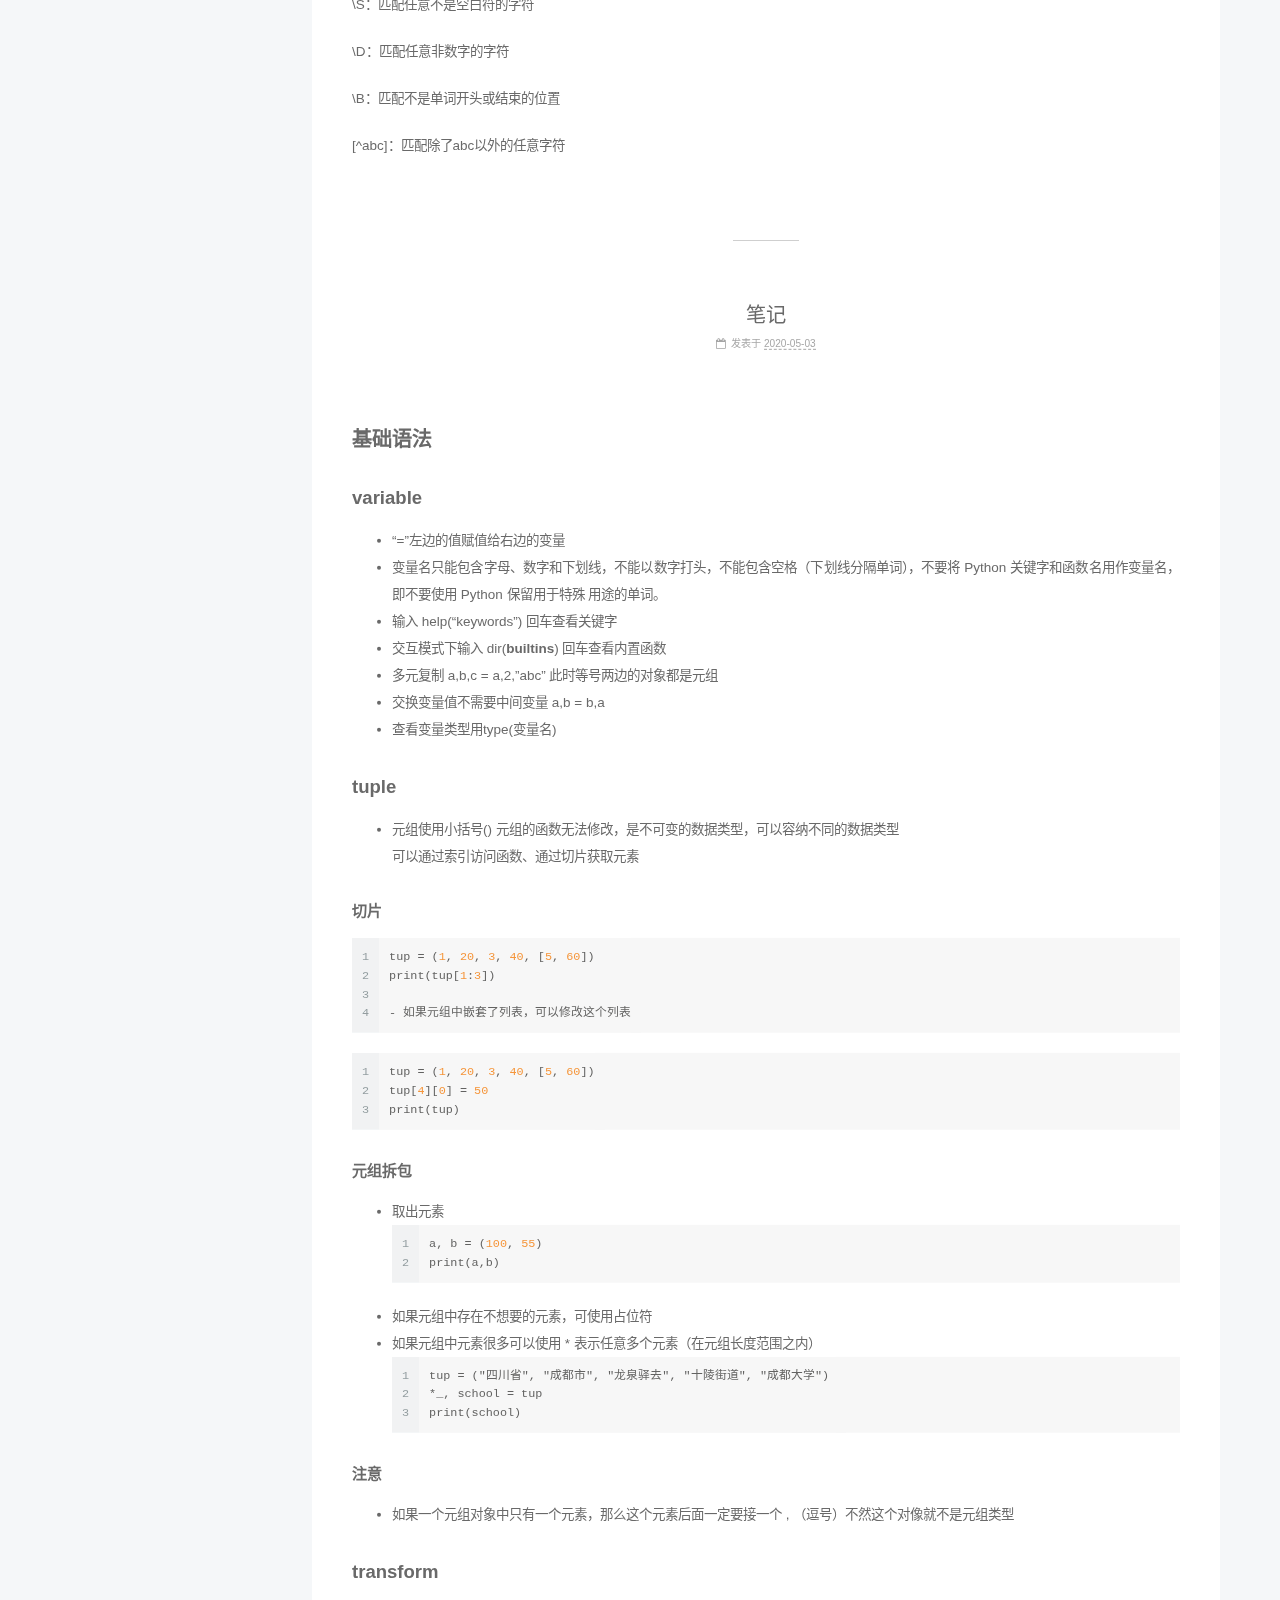
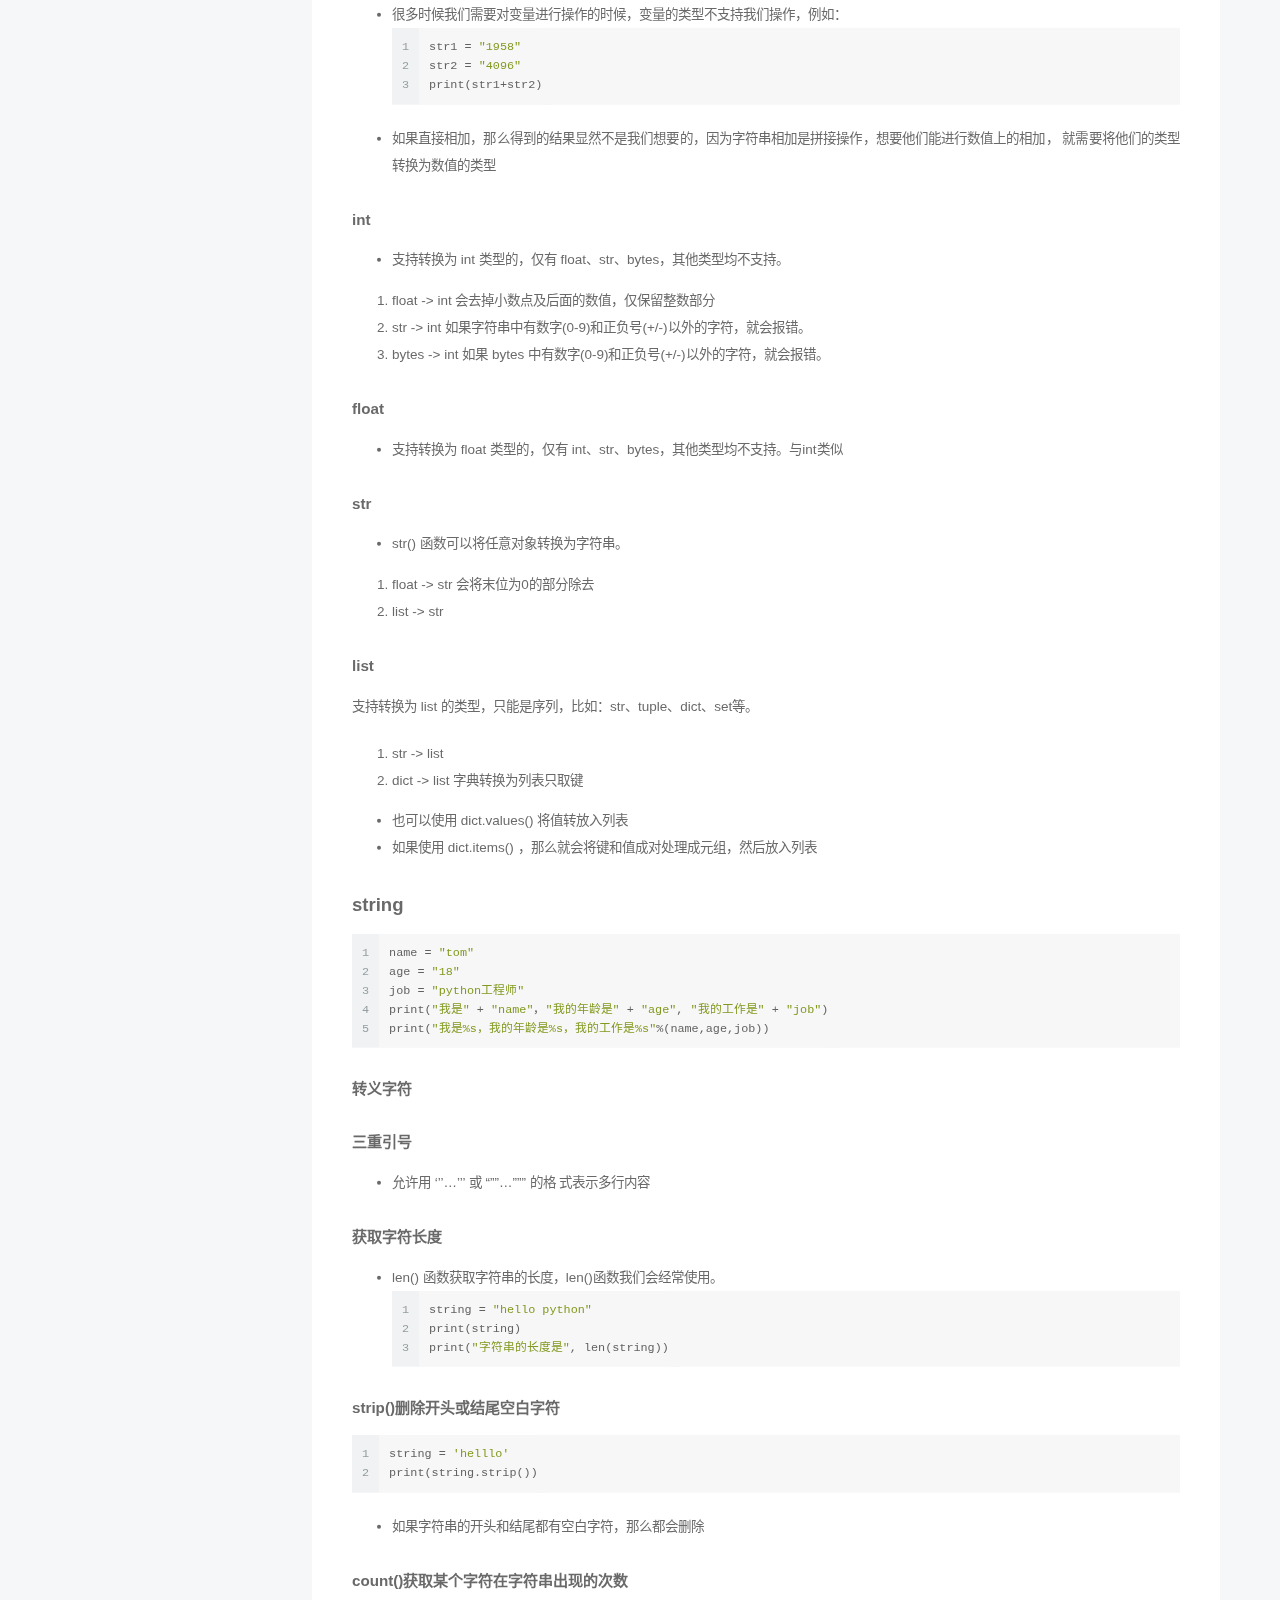
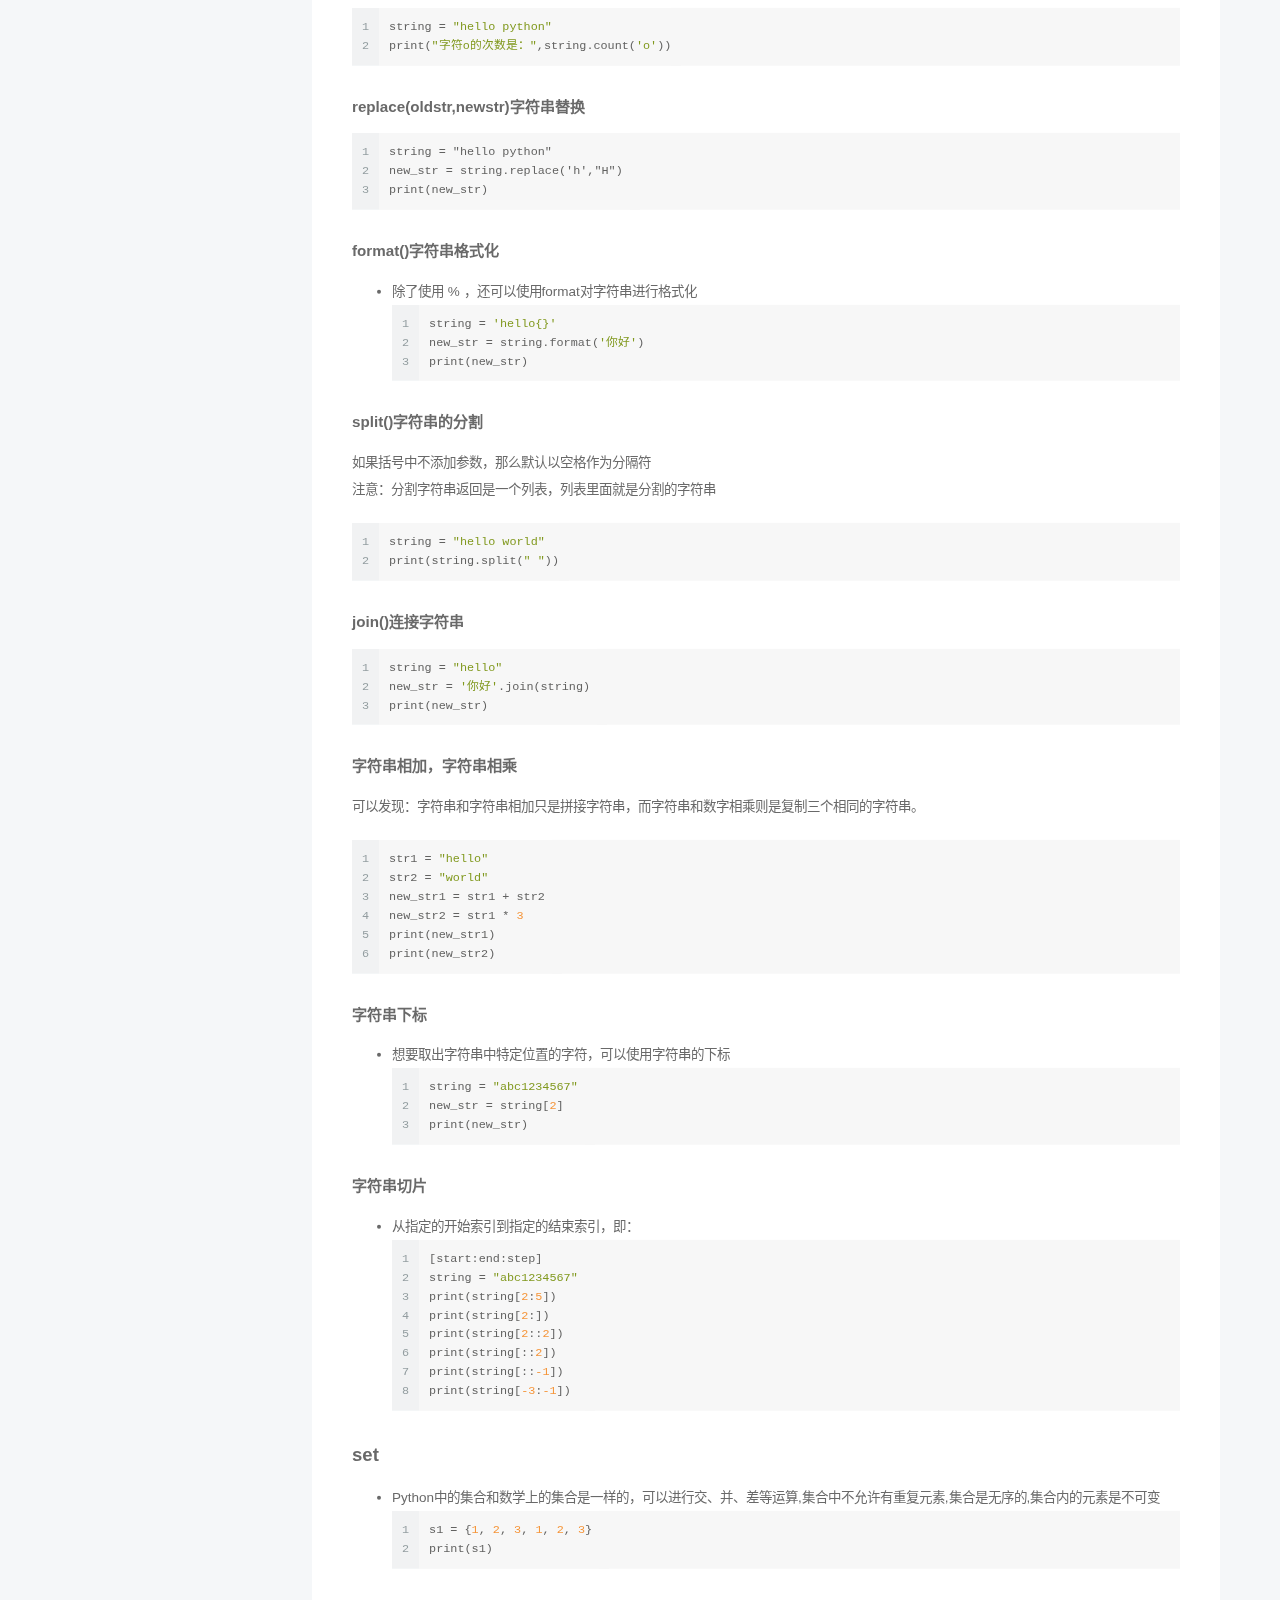
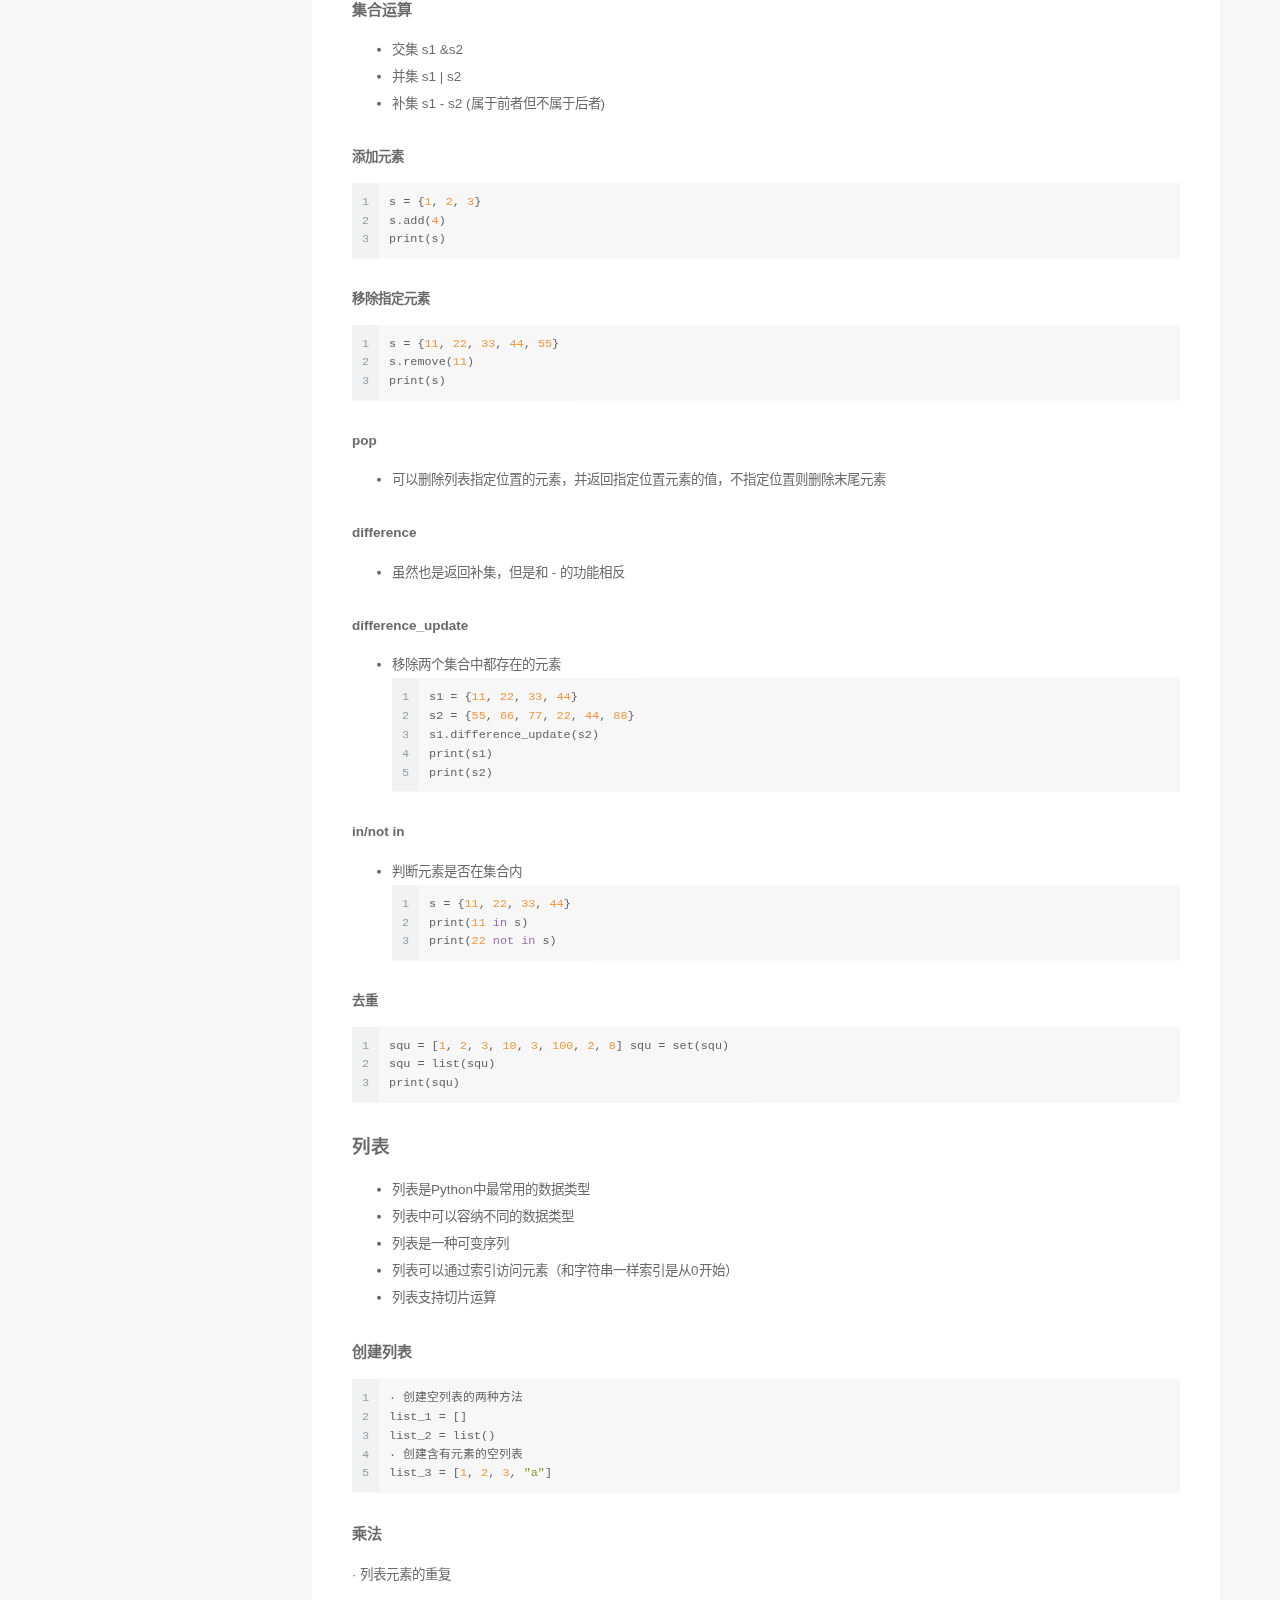
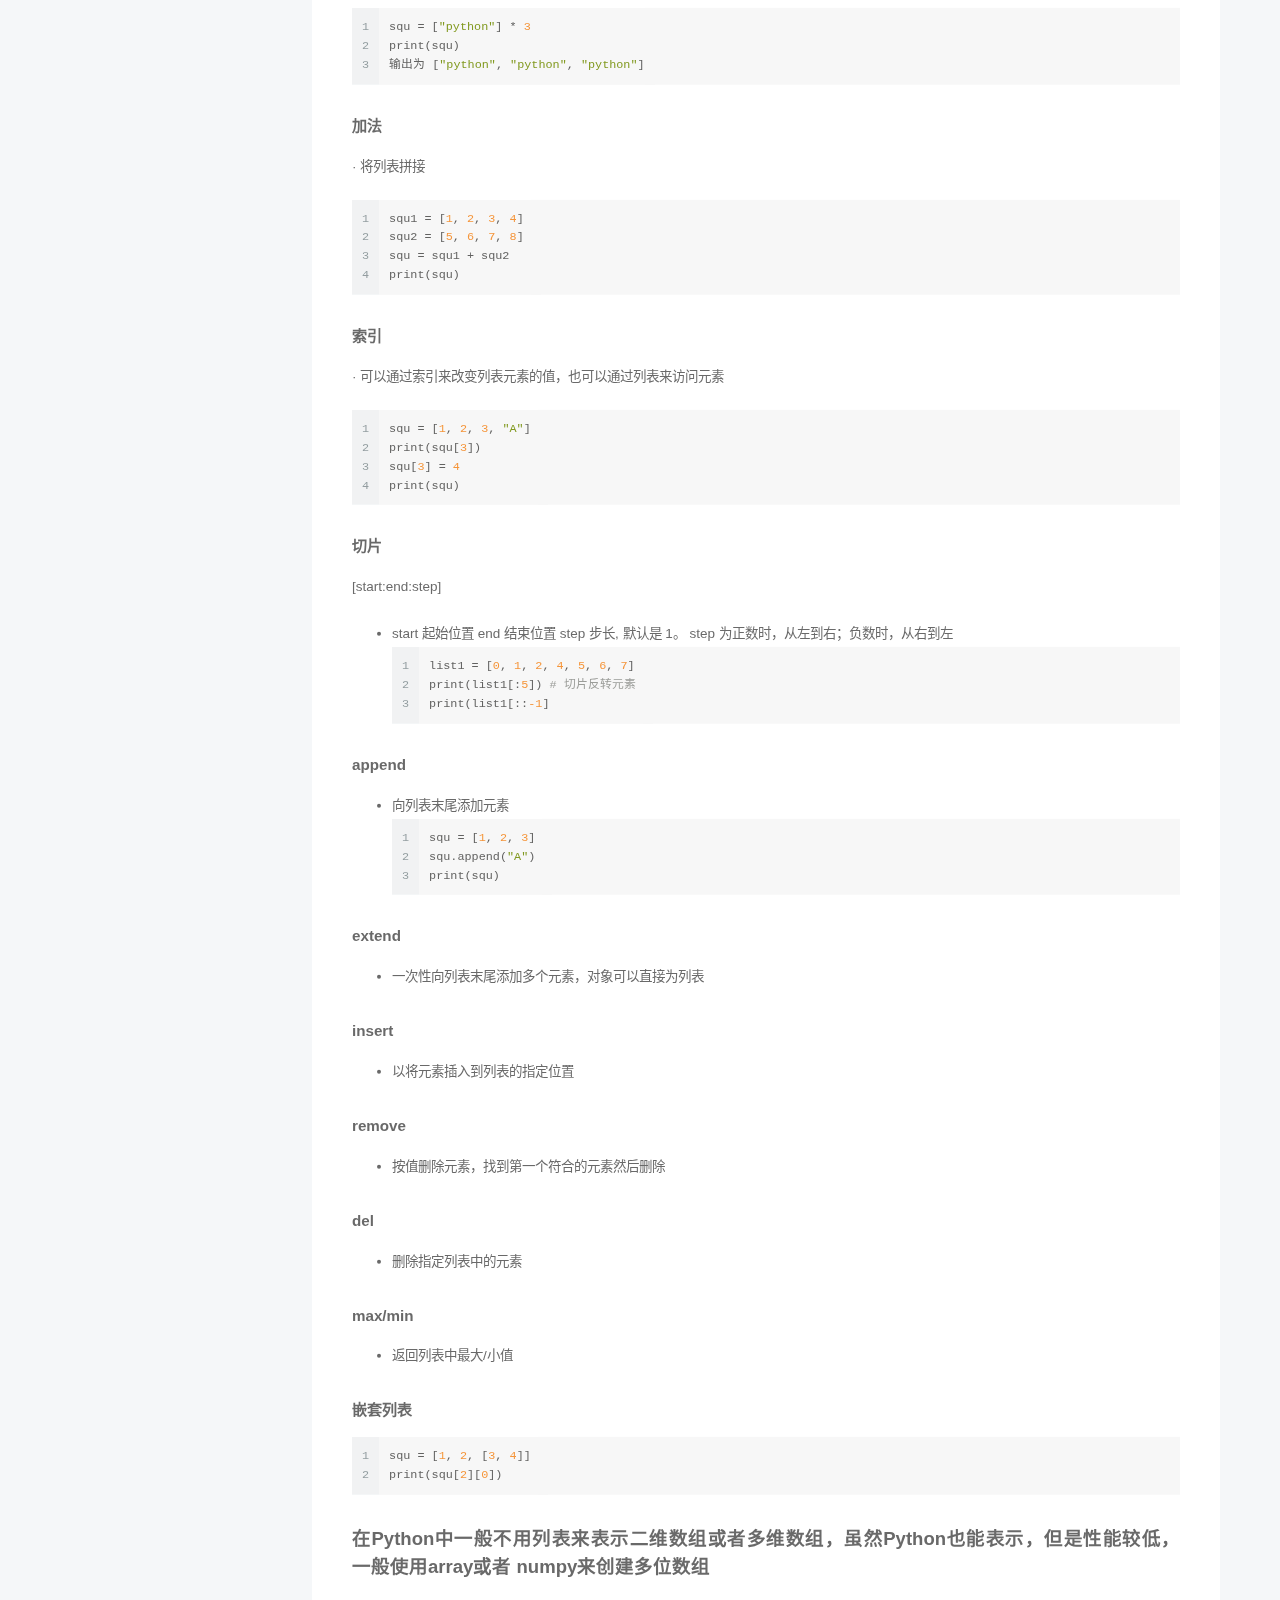
==== commit 5ff71e73: "Site updated: 2020-05-03 22:57:10" ====
--- a/index.html
+++ b/index.html
@@ -154,6 +154,196 @@
             
 
   <div class="posts-expand">
+        
+  
+  
+  <article itemscope itemtype="http://schema.org/Article" class="post-block home" lang="zh-CN">
+    <link itemprop="mainEntityOfPage" href="http://yoursite.com/2020/05/03/%E7%AC%AC%E5%9B%9B%E6%AC%A1%E4%BD%9C%E4%B8%9A/">
+
+    <span hidden itemprop="author" itemscope itemtype="http://schema.org/Person">
+      <meta itemprop="image" content="/images/head.png">
+      <meta itemprop="name" content="菜菜的阿山">
+      <meta itemprop="description" content="陌然">
+    </span>
+
+    <span hidden itemprop="publisher" itemscope itemtype="http://schema.org/Organization">
+      <meta itemprop="name" content="漠然">
+    </span>
+      <header class="post-header">
+        <h1 class="post-title" itemprop="name headline">
+          
+            <a href="/2020/05/03/%E7%AC%AC%E5%9B%9B%E6%AC%A1%E4%BD%9C%E4%B8%9A/" class="post-title-link" itemprop="url">第四次作业</a>
+        </h1>
+
+        <div class="post-meta">
+            <span class="post-meta-item">
+              <span class="post-meta-item-icon">
+                <i class="fa fa-calendar-o"></i>
+              </span>
+              <span class="post-meta-item-text">发表于</span>
+
+              <time title="创建时间：2020-05-03 22:54:54" itemprop="dateCreated datePublished" datetime="2020-05-03T22:54:54+08:00">2020-05-03</time>
+            </span>
+
+          
+
+        </div>
+      </header>
+
+    
+    
+    
+    <div class="post-body" itemprop="articleBody">
+
+      
+          <h1 id="1-提取省份超链接"><a href="#1-提取省份超链接" class="headerlink" title="1.提取省份超链接"></a>1.提取省份超链接</h1><h1 id="2-把必应翻译程序和b站评论程序用request改写"><a href="#2-把必应翻译程序和b站评论程序用request改写" class="headerlink" title="2.把必应翻译程序和b站评论程序用request改写"></a>2.把必应翻译程序和b站评论程序用request改写</h1><ul>
+<li>省份超链接</li>
+</ul>
+<p>html = “””<HTML><br><HEAD><br><META content="text/html; charset=gb2312" http-equiv=Content-Type><br><TITLE>关于更新全国统计用区划代码和城乡划分代码的公告 </TITLE><br><STYLE type=text/css><br>    BODY {MARGIN: 0px}BODY {FONT-SIZE: 12px}<br>    TD {FONT-SIZE: 12px}<br>    TH {FONT-SIZE: 12px}<br>    .redBig {COLOR: #d00018; FONT-SIZE: 18px; FONT-WEIGHT: bold}<br>    .STYLE3 a{COLOR: #fff; text-decoration:none;}<br>    .STYLE5 {COLOR: #236fbe; FONT-WEIGHT: bold}<br>    .content {LINE-HEIGHT: 1.5; FONT-SIZE: 10.4pt}<br>    .tdPading {PADDING-LEFT: 30px}.blue {COLOR: #0000ff}<br>    .STYLE6 {COLOR: #ffffff}<br>    .a2 {LINE-HEIGHT: 1.5; COLOR: #2a6fbd; FONT-SIZE: 12px}<br>    a2:link {LINE-HEIGHT: 1.5; COLOR: #2a6fbd; FONT-SIZE: 12px}<br>    a2:hover {LINE-HEIGHT: 1.5; COLOR: #2a6fbd; FONT-SIZE: 12px; TEXT-DECORATION: underline}<br>    a2:visited {LINE-HEIGHT: 1.5; COLOR: #2a6fbd; FONT-SIZE: 12px}<br></STYLE><br><SCRIPT language=javascript><br>function doZoom(size){document.getElementById('zoom').style.fontSize=size+'px';}<br></SCRIPT><br><META name=GENERATOR content="MSHTML 8.00.7600.16700"><br></HEAD><br><BODY><br><TABLE border=0 cellSpacing=0 cellPadding=0 width=778 align=center><br><TBODY><br><TR><TD colSpan=2><IMG src="http://www.stats.gov.cn/images/banner.jpg" width=778 height=135></TD></TR></TBODY></TABLE><MAP id=Map name=Map><AREA href="http://www.stats.gov.cn/english/" shape=rect coords=277,4,328,18><AREA href="http://www.stats.gov.cn:82/" shape=rect coords=181,4,236,18><AREA href="http://www.stats.gov.cn/" shape=rect coords=85,4,140,17></MAP><TABLE border=0 cellSpacing=0 cellPadding=0 width=778 align=center><TBODY><TR><TD vAlign=top><TABLE style="MARGIN-TOP: 15px; MARGIN-BOTTOM: 18px" border=0 cellSpacing=0 cellPadding=0 width="100%" align=center><TBODY><TR><TD style=" BACKGROUND-REPEAT: repeat-x; BACKGROUND-POSITION: 50% top" background=images/topLine.gif align=right></TD></TR><TR><TD style=" BACKGROUND-REPEAT: repeat-y; BACKGROUND-POSITION: right 50%" vAlign=top background=images/rightBorder.gif><TABLE border=0 cellSpacing=0 cellPadding=0 width="100%"><TBODY><TR><TD width="1%" height="200" vAlign=top></p>
+<table class='provincetable' width=775 ><tr ><td colspan=8  height=1 style='FONT-SIZE: 5px' >&nbsp;</td></tr>
+<tr class='provincehead'><td  colspan=8 align='center' style='FONT-SIZE: 16px' height=39 vAlign='center' background='images/tiao.jpg'>
+<strong>关于更新全国统计用区划代码和城乡划分代码的公告</strong></td>
+</tr>    <tr >
+  <td colspan=8  height=50 style='FONT-SIZE: 12px' > 　　为更好满足2020年常规统计调查和专项调查的需要，国家统计局组织开展了2019年度统计用区划代码和城乡划分代码更新维护工作，调查时点为2019年10月31日。目前，已完成更新维护工作,现予公布。
+  <br> 　　2019年统计用区划代码和城乡划分代码依据国务院批复同意的《关于统计上划分城乡的规定》（国函〔2008〕60号）及国家统计局印发的《统计用区划代码和城乡划分代码编制规则》（国统字〔2009〕91号）编制。
+  <br> 　　此次发布内容为2019年全国统计用区划代码（12位）和城乡分类代码（3位），地域范围为国家统计局开展统计调查的全国31个省、自治区、直辖市，未包括我国台湾省、香港特别行政区、澳门特别行政区。
+  <br> 　　《关于统计上划分城乡的规定》指出：“本规定作为统计上划分城乡的依据，不改变现有的行政区划、隶属关系、管理权限和机构编制，以及土地规划、城乡规划等有关规定”。统计用区划代码和城乡划分代码，在统计工作中应当使用，需要在其他工作中使用时，请务必结合有关实际情况。
+  </td>
+</tr>
+<tr class='provincetr'><td><a href='11.html'>北京市<br/></a></td><td><a href='12.html'>天津市<br/></a></td><td><a href='13.html'>河北省<br/></a></td><td><a href='14.html'>山西省<br/></a></td><td><a href='15.html'>内蒙古自治区<br/></a></td><td><a href='21.html'>辽宁省<br/></a></td><td><a href='22.html'>吉林省<br/></a></td><td><a href='23.html'>黑龙江省<br/></a></td></tr>
+<tr class='provincetr'><td><a href='31.html'>上海市<br/></a></td><td><a href='32.html'>江苏省<br/></a></td><td><a href='33.html'>浙江省<br/></a></td><td><a href='34.html'>安徽省<br/></a></td><td><a href='35.html'>福建省<br/></a></td><td><a href='36.html'>江西省<br/></a></td><td><a href='37.html'>山东省<br/></a></td><td><a href='41.html'>河南省<br/></a></td></tr>
+<tr class='provincetr'><td><a href='42.html'>湖北省<br/></a></td><td><a href='43.html'>湖南省<br/></a></td><td><a href='44.html'>广东省<br/></a></td><td><a href='45.html'>广西壮族自治区<br/></a></td><td><a href='46.html'>海南省<br/></a></td><td><a href='50.html'>重庆市<br/></a></td><td><a href='51.html'>四川省<br/></a></td><td><a href='52.html'>贵州省<br/></a></td></tr>
+<tr class='provincetr'><td><a href='53.html'>云南省<br/></a></td><td><a href='54.html'>西藏自治区<br/></a></td><td><a href='61.html'>陕西省<br/></a></td><td><a href='62.html'>甘肃省<br/></a></td><td><a href='63.html'>青海省<br/></a></td><td><a href='64.html'>宁夏回族自治区<br/></a></td><td><a href='65.html'>新疆维吾尔自治区<br/></a></td><td><br/></td></tr>
+
+</table>
+</TD>
+</TR>
+</TBODY>
+</TABLE>
+</TD>
+</TR>
+<TR>
+<TD style="BACKGROUND-REPEAT: repeat-x; BACKGROUND-POSITION: 50% top"          background=images/borderBottom.gif>
+</TD></TR></TBODY>
+</TABLE></TD></TR>  <TR>    <TD bgColor=#e2eefc height=2></TD></TR>  <TR>
+<TD class=STYLE3 height=60>
+<DIV align=center style="background-color:#1E67A7; height:75px; color:#fff;"><br/>
+版权所有：国家统计局　　<A class=STYLE3       href="http://www.miibeian.gov.cn/"       target=_blank>京ICP备05034670号</A><BR><BR>地址：北京市西城区月坛南街57号（100826）<BR></DIV></TD></TR></TBODY></TABLE></BODY></HTML>
+"""
+
+
+
+
+<p>import re<br>pattern = “‘\d{2}.html’&gt;(.*?)<br/>“<br>provinces = re.findall(pattern,html)<br>print(provinces)<br>print(len(provinces))</p>
+<p>pattern = “&lt;a\shref=’(\d{2}.html)’&gt;”<br>hrefs = re.findall(pattern,html)<br>for item in zip(provinces,hrefs):<br>    print(item)</p>
+<ul>
+<li>必应翻译</li>
+</ul>
+<figure class="highlight python"><table><tr><td class="gutter"><pre><span class="line">1</span><br><span class="line">2</span><br><span class="line">3</span><br><span class="line">4</span><br><span class="line">5</span><br><span class="line">6</span><br><span class="line">7</span><br><span class="line">8</span><br><span class="line">9</span><br><span class="line">10</span><br><span class="line">11</span><br><span class="line">12</span><br><span class="line">13</span><br><span class="line">14</span><br><span class="line">15</span><br><span class="line">16</span><br><span class="line">17</span><br><span class="line">18</span><br><span class="line">19</span><br><span class="line">20</span><br><span class="line">21</span><br><span class="line">22</span><br><span class="line">23</span><br><span class="line">24</span><br><span class="line">25</span><br><span class="line">26</span><br></pre></td><td class="code"><pre><span class="line"><span class="keyword">import</span> requests</span><br><span class="line"><span class="keyword">import</span> json</span><br><span class="line"></span><br><span class="line"><span class="function"><span class="keyword">def</span> <span class="title">get_response</span><span class="params">()</span>:</span></span><br><span class="line">    url = <span class="string">"https://cn.bing.com/tlookupv3?isVertical=1&amp;&amp;IG=E5735EB3C4FF40969C257FA39910DAF4&amp;IID=translator.5028.4"</span></span><br><span class="line">    text = input(<span class="string">"当前为必应翻译，请宁输入要翻译的内容："</span>)</span><br><span class="line">    data = &#123;</span><br><span class="line">        <span class="string">"from"</span>: <span class="string">"zh-Hans"</span>,</span><br><span class="line">        <span class="string">"to"</span>: <span class="string">"en"</span>,</span><br><span class="line">        <span class="string">"text"</span>: text</span><br><span class="line">    &#125;</span><br><span class="line">    response = requests.post(url=url, data=data)</span><br><span class="line">    <span class="keyword">return</span> response.json()[<span class="number">0</span>]</span><br><span class="line"></span><br><span class="line"></span><br><span class="line"><span class="function"><span class="keyword">def</span> <span class="title">parser</span><span class="params">(data)</span>:</span></span><br><span class="line">    result = [item[<span class="string">"normalizedTarget"</span>] <span class="keyword">for</span> item <span class="keyword">in</span> data[<span class="string">"translations"</span>]]</span><br><span class="line">    print(result)</span><br><span class="line"></span><br><span class="line"></span><br><span class="line"><span class="function"><span class="keyword">def</span> <span class="title">run</span><span class="params">()</span>:</span></span><br><span class="line">    data = get_response()</span><br><span class="line">    parser(data)</span><br><span class="line"></span><br><span class="line"><span class="keyword">if</span> __name__ == <span class="string">"__main__"</span>:</span><br><span class="line">    run()</span><br></pre></td></tr></table></figure>
+
+<ul>
+<li>b站评论</li>
+</ul>
+<p>import requests</p>
+<p>def send_comment():<br>    url = “<a href="https://api.bilibili.com/x/v2/reply/add&quot;" target="_blank" rel="noopener">https://api.bilibili.com/x/v2/reply/add&quot;</a><br>    headers = {<br>        “Accept”: “application/json, text/javascript, <em>/</em>; q=0.01”,<br>        “Accept-Encoding”: “gzip, deflate, br”,<br>        “Accept-Language”: “zh-CN,zh;q=0.9”,<br>        “Connection”: “keep-alive”,<br>        “Content-Type”: “application/x-www-form-urlencoded; charset=UTF-8”,<br>        “Cookie”: “_uuid=2C9F0C76-EDA3-4616-B522-3D940346CF5263552infoc; buvid3=D8BCFFA0-E8CC-4992-A99E-DAD4E5A2159853920infoc; sid=ai89ke8d; DedeUserID=476892351; DedeUserID__ckMd5=49257620403837c7; SESSDATA=44539ff0%2C1602589991%2C02143*41; bili_jct=860d8ec76d886baae8196a2fda74f804; LIVE_BUVID=AUTO3515870380028320; bp_t_offset_476892351=377263149829548238; CURRENT_FNVAL=16; bsource=seo_google; PVID=4; rpdid=|(J|)R)RJkRl0J’ul)<del>u|</del>k|)”,<br>        “Host”: “api.bilibili.com”,<br>        “Origin”: “<a href="https://www.bilibili.com&quot;" target="_blank" rel="noopener">https://www.bilibili.com&quot;</a>,<br>        “Referer”: “<a href="https://www.bilibili.com/video/av89901570?from=search&amp;seid=7620866718617405880&quot;" target="_blank" rel="noopener">https://www.bilibili.com/video/av89901570?from=search&amp;seid=7620866718617405880&quot;</a>,<br>        “User-Agent”: “Mozilla/5.0 (Windows NT 10.0; Win64; x64) AppleWebKit/537.36 (KHTML, like Gecko) Chrome/80.0.3987.132 Safari/537.36”<br>    }<br>    form_data = {<br>        “oid”:96692394,<br>        “type”:1,<br>        “message”:”你真棒”,<br>        “plat”:1,<br>        “jsonp”:”jsonp”,<br>        “csrf”:”830bb4f6d408eb00ac97c4f0d2dbf58d”</p>
+<pre><code>}
+response = requests.post(url=url,headers=headers,data=form_data)
+return response.json()</code></pre><p>def parser(data):<br>    data = data[“data”]<br>    print(data)<br>    result = data[“success_toast”]<br>    print(result)</p>
+<p>def run():<br>    data = send_comment()<br>    parser(data)</p>
+<p>if <strong>name</strong> == “<strong>main</strong>“:<br>    run()</p>
+
+      
+    </div>
+
+    
+    
+    
+      <footer class="post-footer">
+        <div class="post-eof"></div>
+      </footer>
+  </article>
+  
+  
+  
+
+        
+  
+  
+  <article itemscope itemtype="http://schema.org/Article" class="post-block home" lang="zh-CN">
+    <link itemprop="mainEntityOfPage" href="http://yoursite.com/2020/05/03/%E7%AC%AC%E4%B8%89%E6%AC%A1%E4%BD%9C%E4%B8%9A/">
+
+    <span hidden itemprop="author" itemscope itemtype="http://schema.org/Person">
+      <meta itemprop="image" content="/images/head.png">
+      <meta itemprop="name" content="菜菜的阿山">
+      <meta itemprop="description" content="陌然">
+    </span>
+
+    <span hidden itemprop="publisher" itemscope itemtype="http://schema.org/Organization">
+      <meta itemprop="name" content="漠然">
+    </span>
+      <header class="post-header">
+        <h1 class="post-title" itemprop="name headline">
+          
+            <a href="/2020/05/03/%E7%AC%AC%E4%B8%89%E6%AC%A1%E4%BD%9C%E4%B8%9A/" class="post-title-link" itemprop="url">第三次作业</a>
+        </h1>
+
+        <div class="post-meta">
+            <span class="post-meta-item">
+              <span class="post-meta-item-icon">
+                <i class="fa fa-calendar-o"></i>
+              </span>
+              <span class="post-meta-item-text">发表于</span>
+
+              <time title="创建时间：2020-05-03 22:46:04" itemprop="dateCreated datePublished" datetime="2020-05-03T22:46:04+08:00">2020-05-03</time>
+            </span>
+
+          
+
+        </div>
+      </header>
+
+    
+    
+    
+    <div class="post-body" itemprop="articleBody">
+
+      
+          <h2 id="作业就是读取到响应内容-然后提取出“发送成功”和发送的信息-提示：使用json模块能将字符串转换成字典"><a href="#作业就是读取到响应内容-然后提取出“发送成功”和发送的信息-提示：使用json模块能将字符串转换成字典" class="headerlink" title="作业就是读取到响应内容 然后提取出“发送成功”和发送的信息 提示：使用json模块能将字符串转换成字典"></a>作业就是读取到响应内容 然后提取出“发送成功”和发送的信息 提示：使用json模块能将字符串转换成字典</h2><p>import urllib.request<br>import urllib.parse<br>import http.cookiejar<br>import gzip<br>import json</p>
+<p>def crawler():<br>    url = “<a href="https://api.bilibili.com/x/v2/reply/add&quot;" target="_blank" rel="noopener">https://api.bilibili.com/x/v2/reply/add&quot;</a><br>    headers = {<br>        “Accept”: “application/json, text/javascript, <em>/</em>; q=0.01”,<br>        “Accept-Encoding”: “gzip, deflate, br”,<br>        “Accept-Language”: “zh-CN,zh;q=0.9”,<br>        “Connection”: “keep-alive”,<br>        “Content-Type”: “application/x-www-form-urlencoded; charset=UTF-8”,<br>        “Cookie”: “_uuid=2C9F0C76-EDA3-4616-B522-3D940346CF5263552infoc; buvid3=D8BCFFA0-E8CC-4992-A99E-DAD4E5A2159853920infoc; sid=ai89ke8d; DedeUserID=476892351; DedeUserID__ckMd5=49257620403837c7; SESSDATA=44539ff0%2C1602589991%2C02143*41; bili_jct=860d8ec76d886baae8196a2fda74f804; LIVE_BUVID=AUTO3515870380028320; bp_t_offset_476892351=377263149829548238; CURRENT_FNVAL=16; bsource=seo_google; PVID=4; rpdid=|(J|)R)RJkRl0J’ul)<del>u|</del>k|)”,<br>        “Host”: “api.bilibili.com”,<br>        “Origin”: “<a href="https://www.bilibili.com&quot;" target="_blank" rel="noopener">https://www.bilibili.com&quot;</a>,<br>        “Referer”: “<a href="https://www.bilibili.com/video/av89901570?from=search&amp;seid=7620866718617405880&quot;" target="_blank" rel="noopener">https://www.bilibili.com/video/av89901570?from=search&amp;seid=7620866718617405880&quot;</a>,<br>        “User-Agent”: “Mozilla/5.0 (Windows NT 10.0; Win64; x64) AppleWebKit/537.36 (KHTML, like Gecko) Chrome/80.0.3987.132 Safari/537.36”<br>    }</p>
+<pre><code>form_data = {
+    &quot;oid&quot;:89904703,
+    &quot;type&quot;: 1,
+    &quot;message&quot;: &quot;你很棒&quot;,
+    &quot;plat&quot;: 1,
+    &quot;jsonp&quot;: &quot;jsonp&quot;,
+    &quot;csrf&quot;: &quot;860d8ec76d886baae8196a2fda74f804&quot;
+}
+
+data = bytes(urllib.parse.urlencode(form_data), encoding=&quot;utf-8&quot;)
+r = urllib.request.Request(url=url, data=data, headers=headers)
+cookie = http.cookiejar.CookieJar()
+handler = urllib.request.HTTPCookieProcessor(cookie)
+opener = urllib.request.build_opener(handler)
+urllib.request.install_opener(opener)
+response = opener.open(r)
+response = urllib.request.urlopen(r)
+resp = gzip.GzipFile(fileobj=response)
+print(json.loads(resp.read().decode(&quot;utf-8&quot;)))</code></pre><p>if <strong>name</strong> == “<strong>main</strong>“:<br>    crawler()</p>
+
+      
+    </div>
+
+    
+    
+    
+      <footer class="post-footer">
+        <div class="post-eof"></div>
+      </footer>
+  </article>
+  
+  
+  
+
         
   
   
@@ -993,7 +1183,7 @@
       <div class="site-state-item site-state-posts">
           <a href="/archives/">
         
-          <span class="site-state-item-count">5</span>
+          <span class="site-state-item-count">7</span>
           <span class="site-state-item-name">日志</span>
         </a>
       </div>
--- a/css/main.css
+++ b/css/main.css
@@ -1163,7 +1163,7 @@
 }
 .links-of-author a::before,
 .links-of-author span.exturl::before {
-  background: #fffff0;
+  background: #fff;
   border-radius: 50%;
   content: ' ';
   display: inline-block;
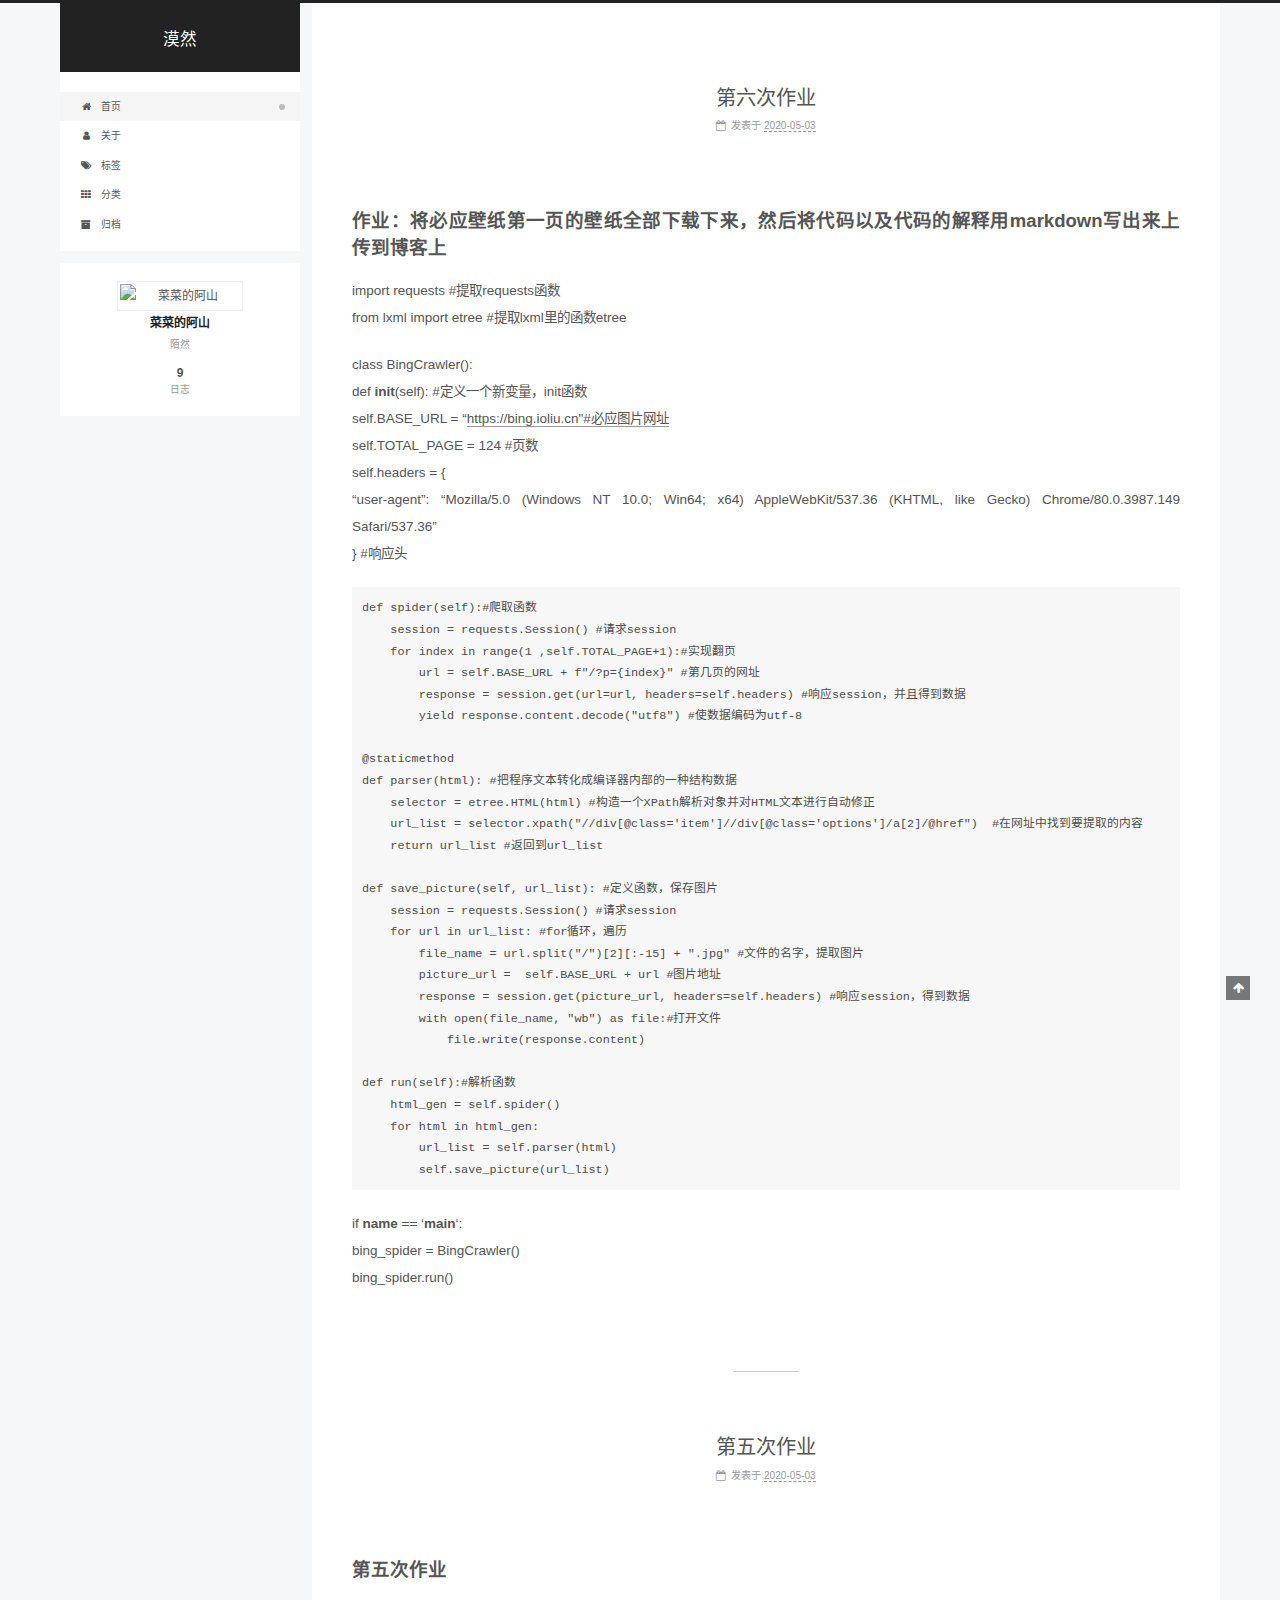
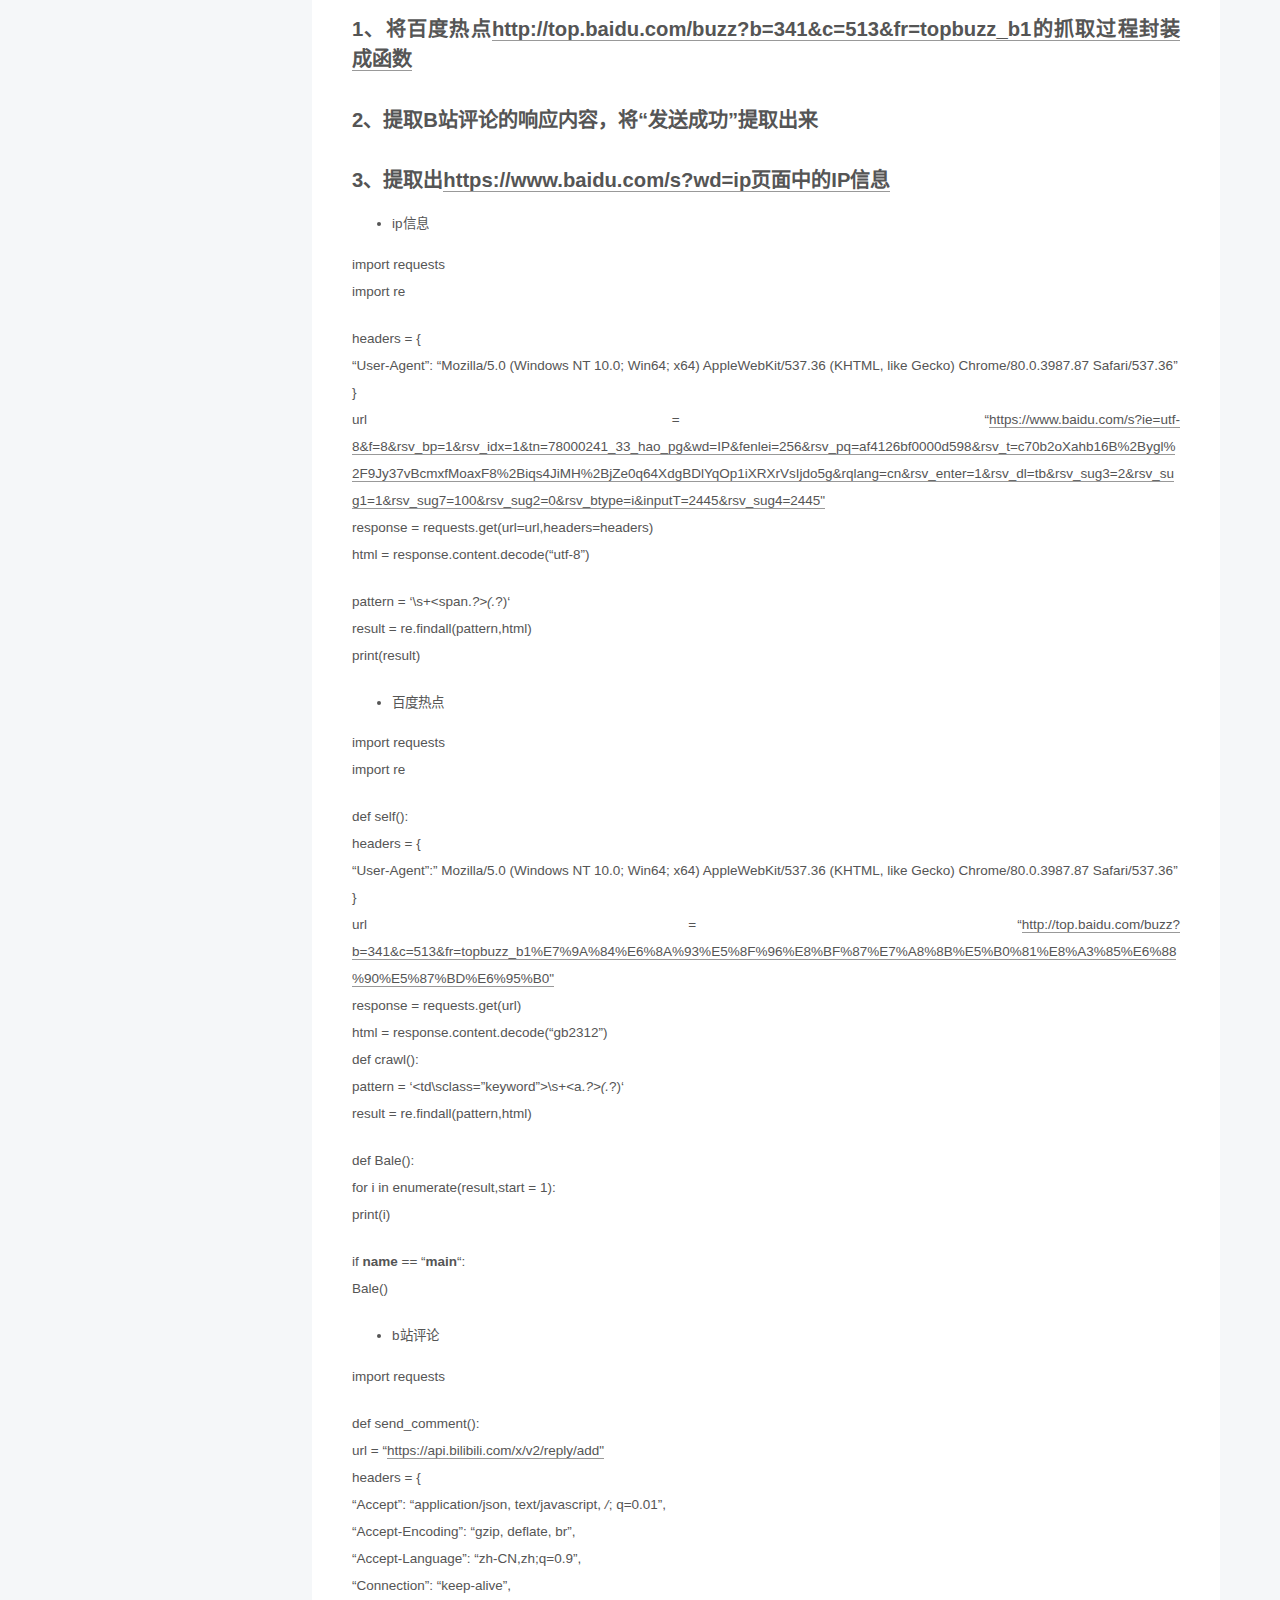
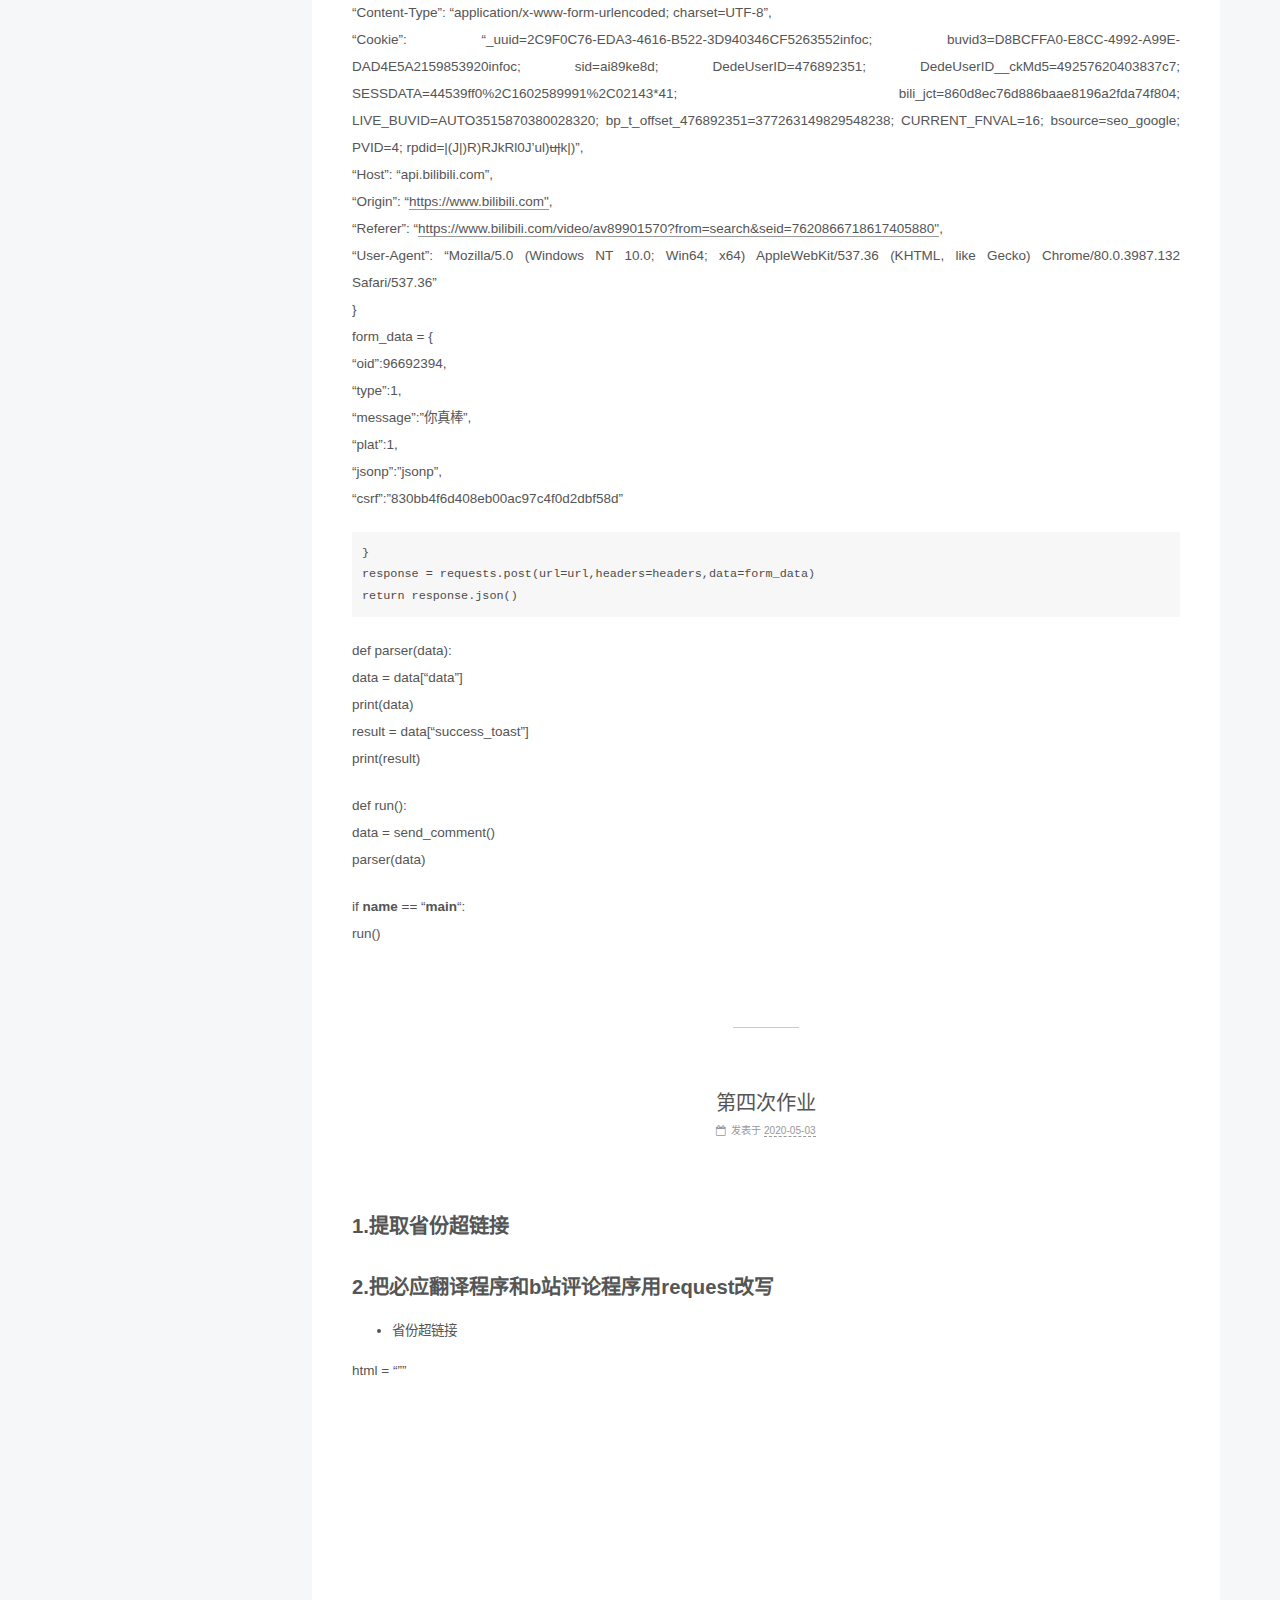
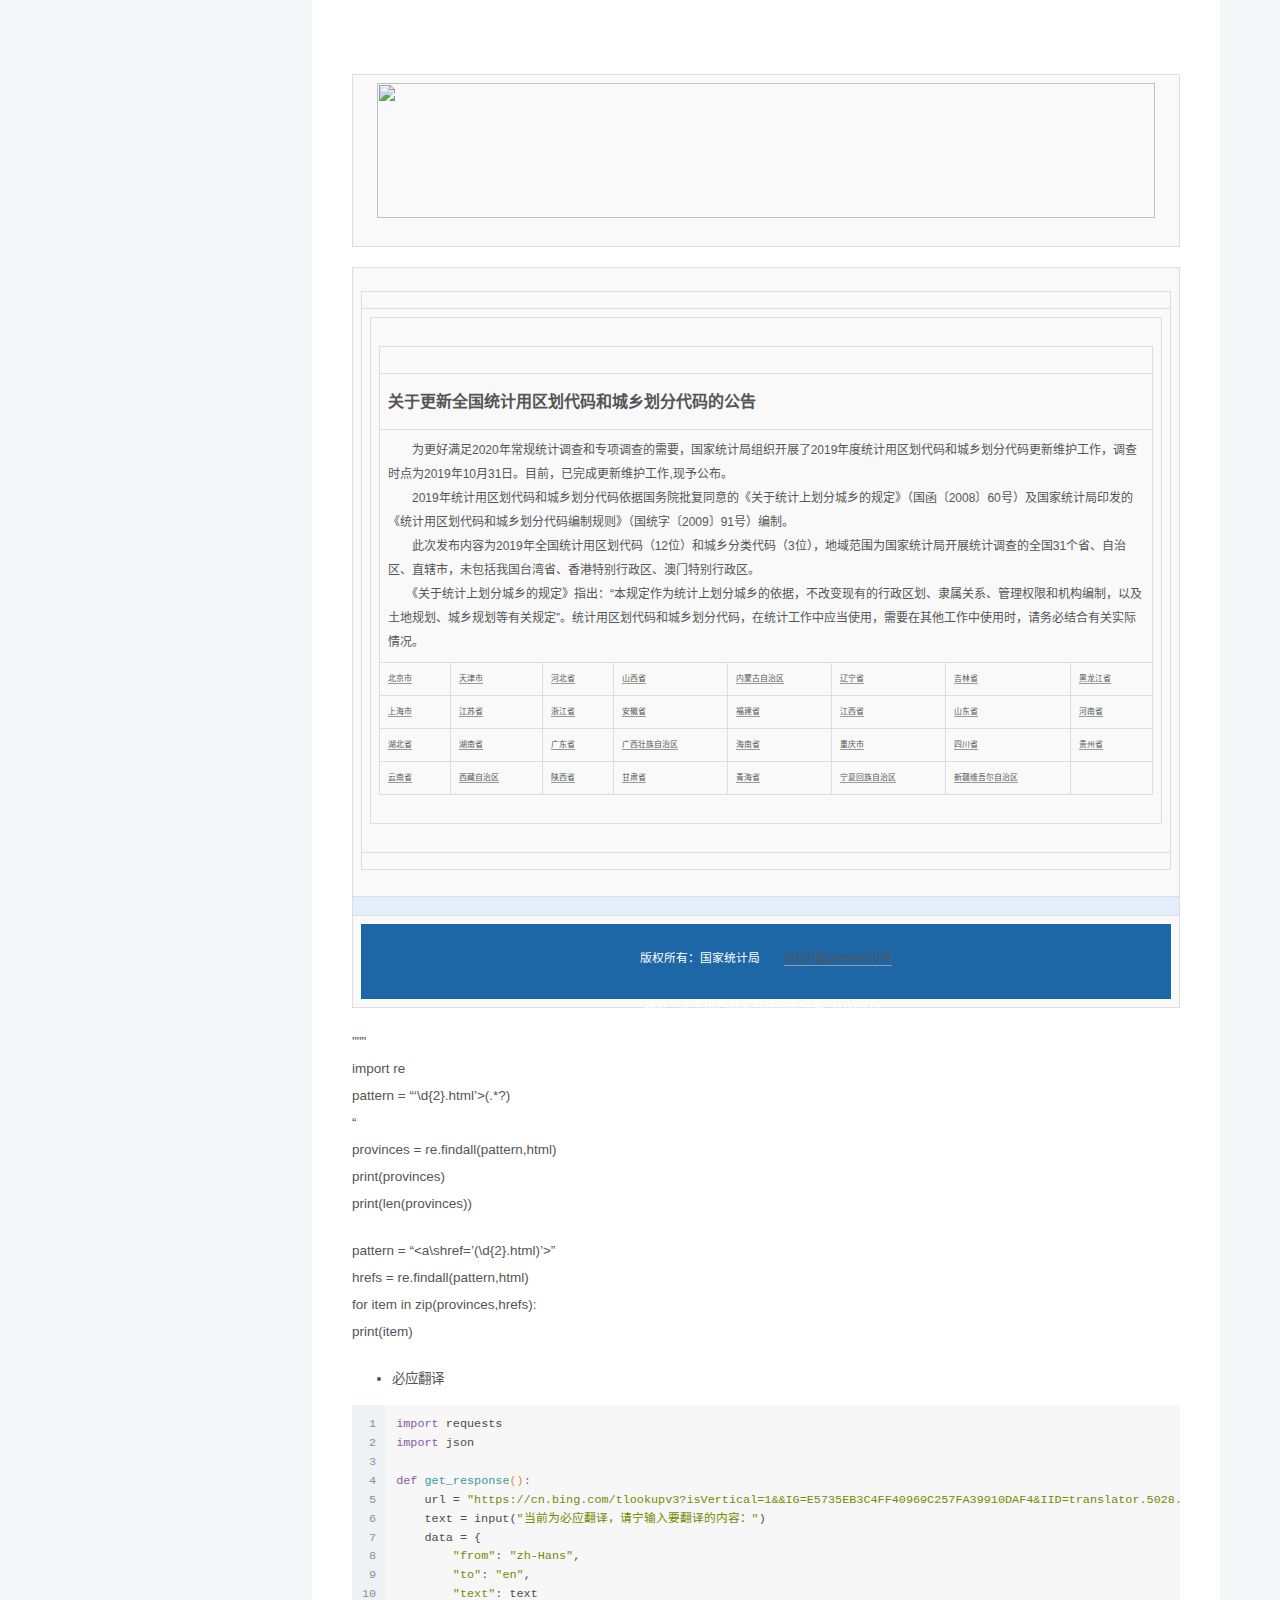
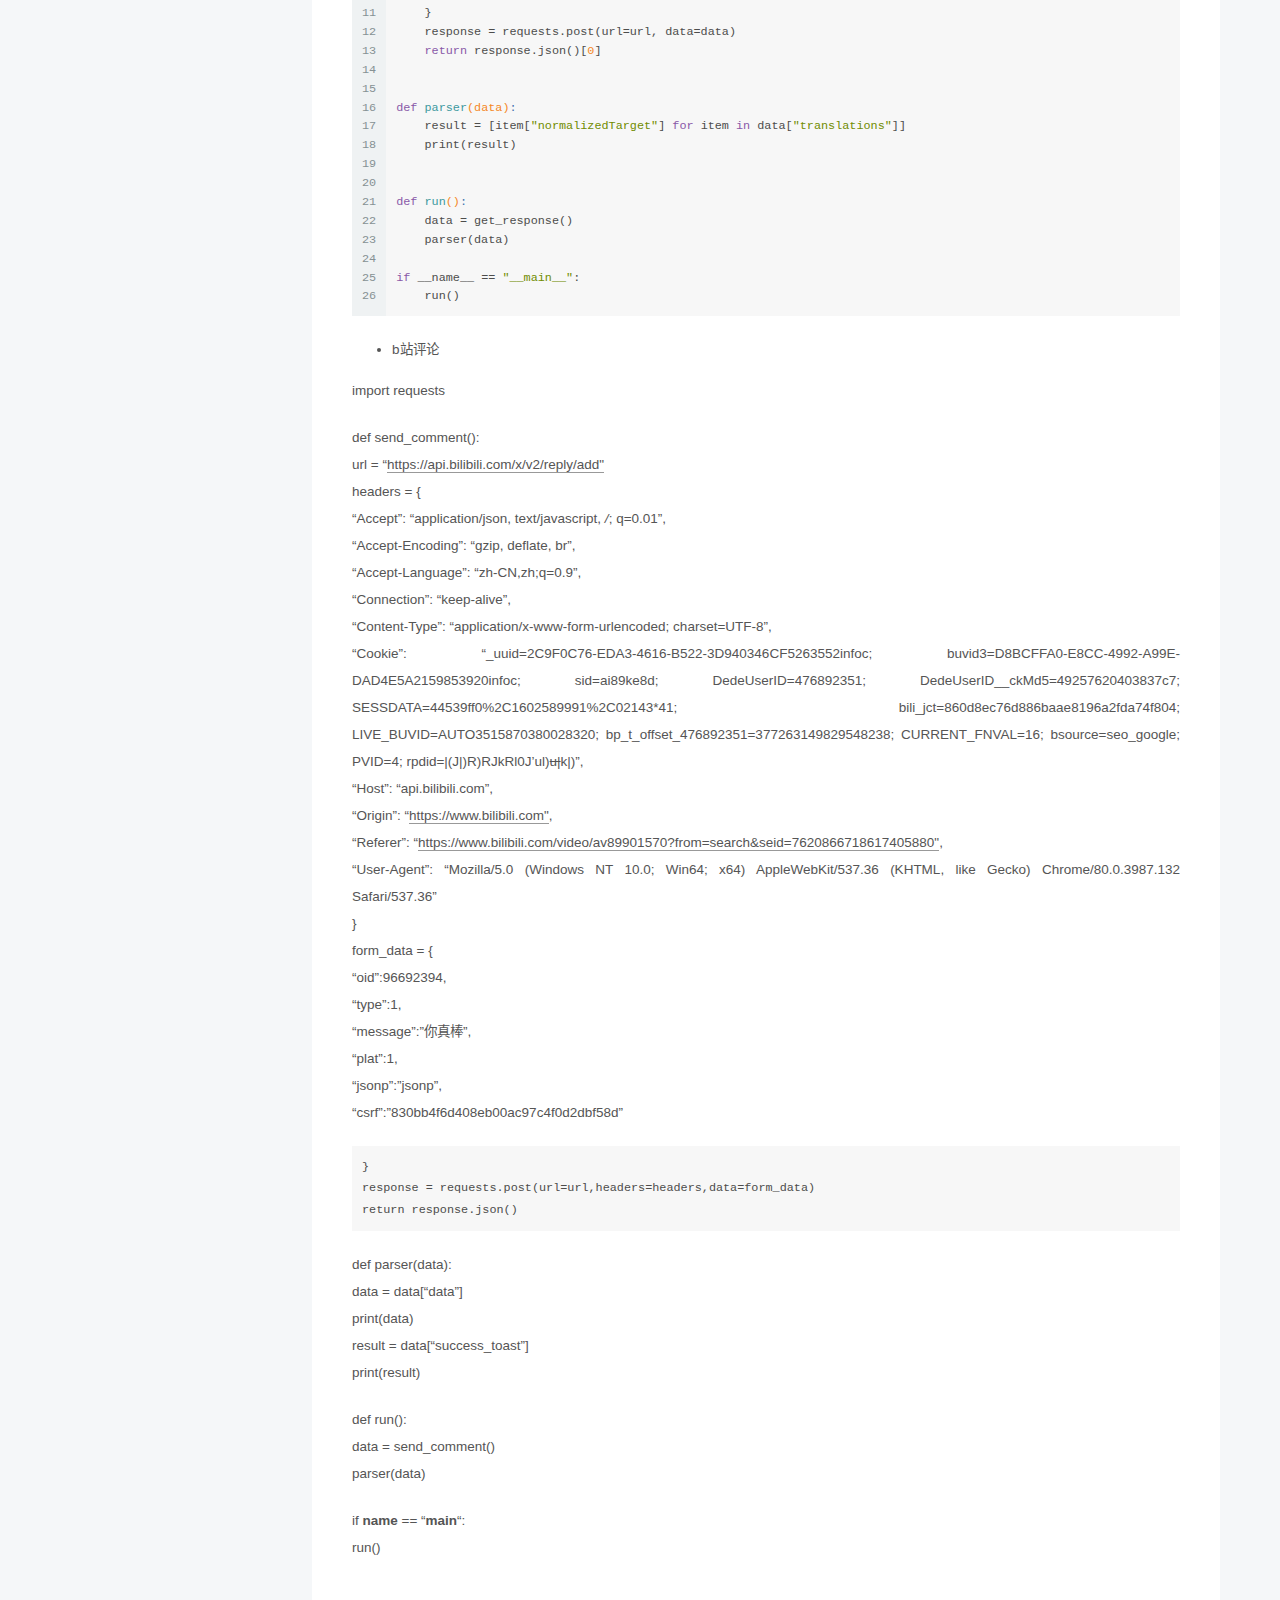
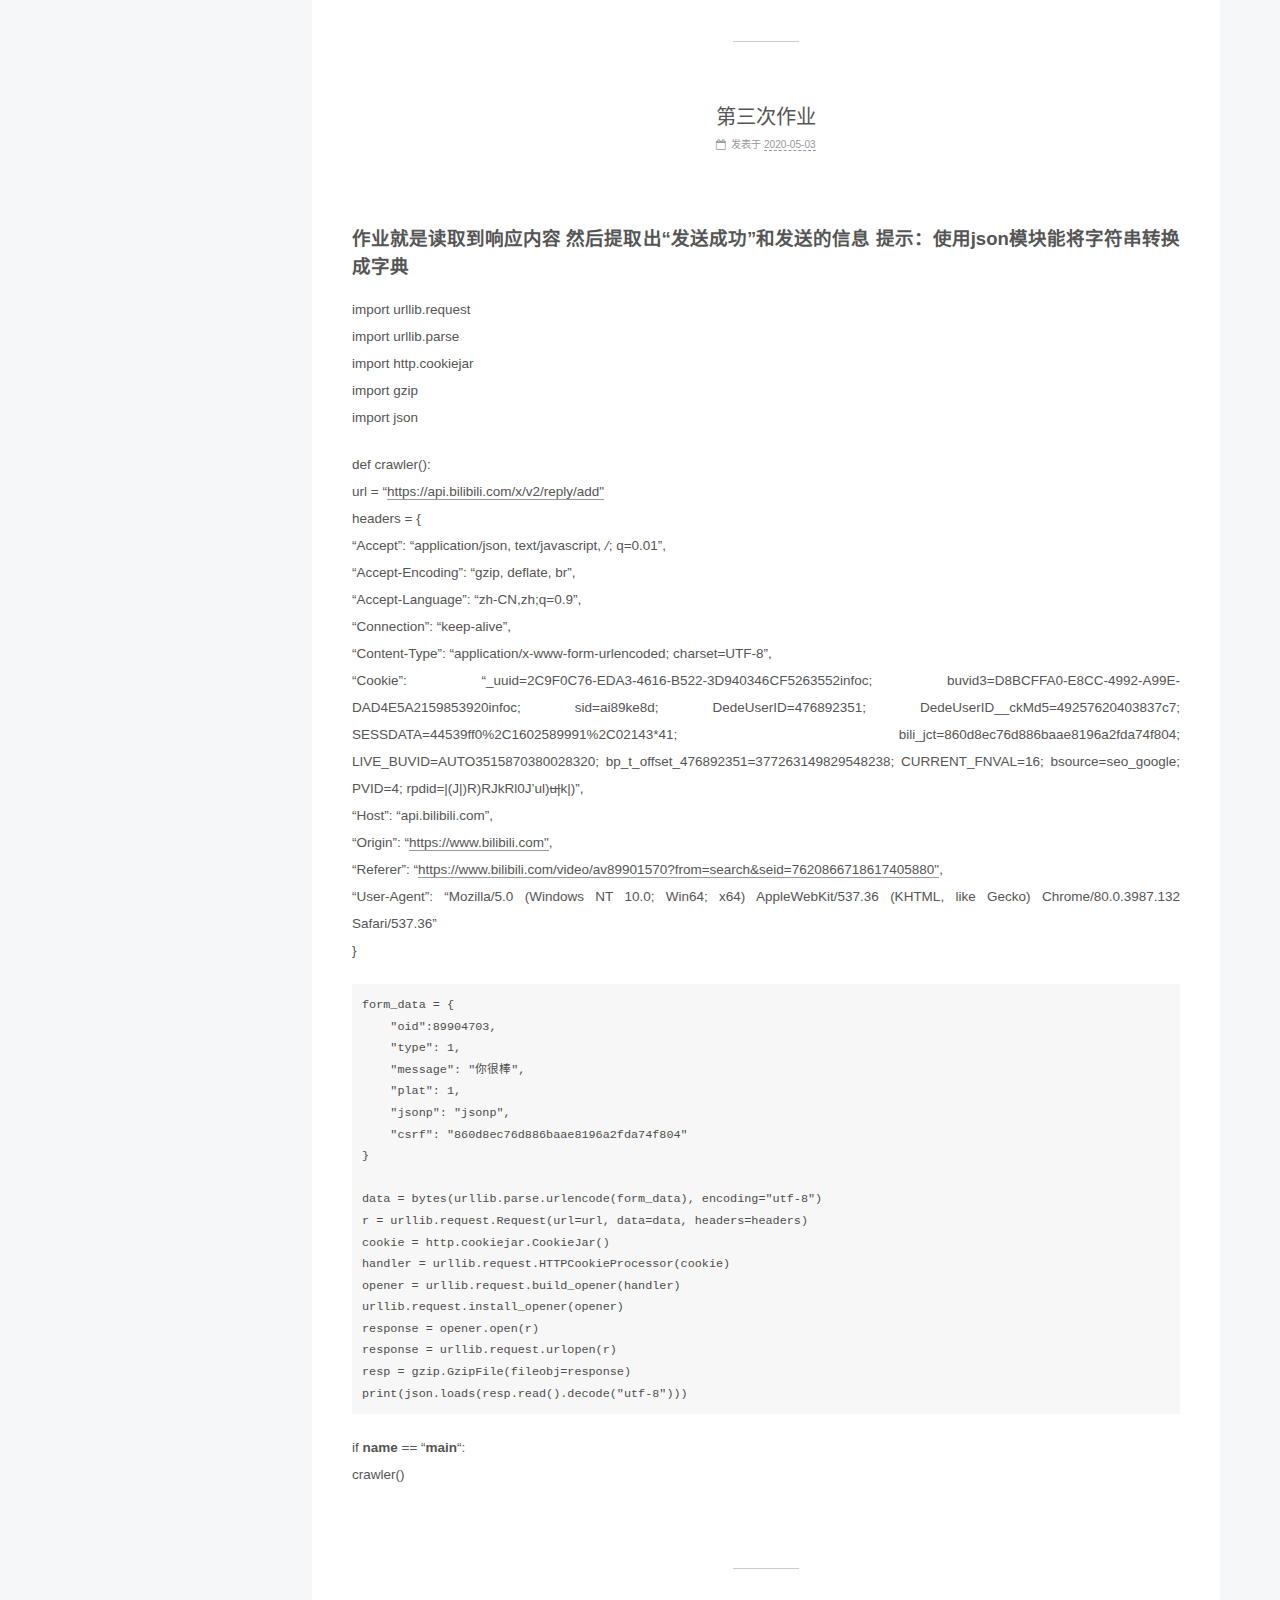
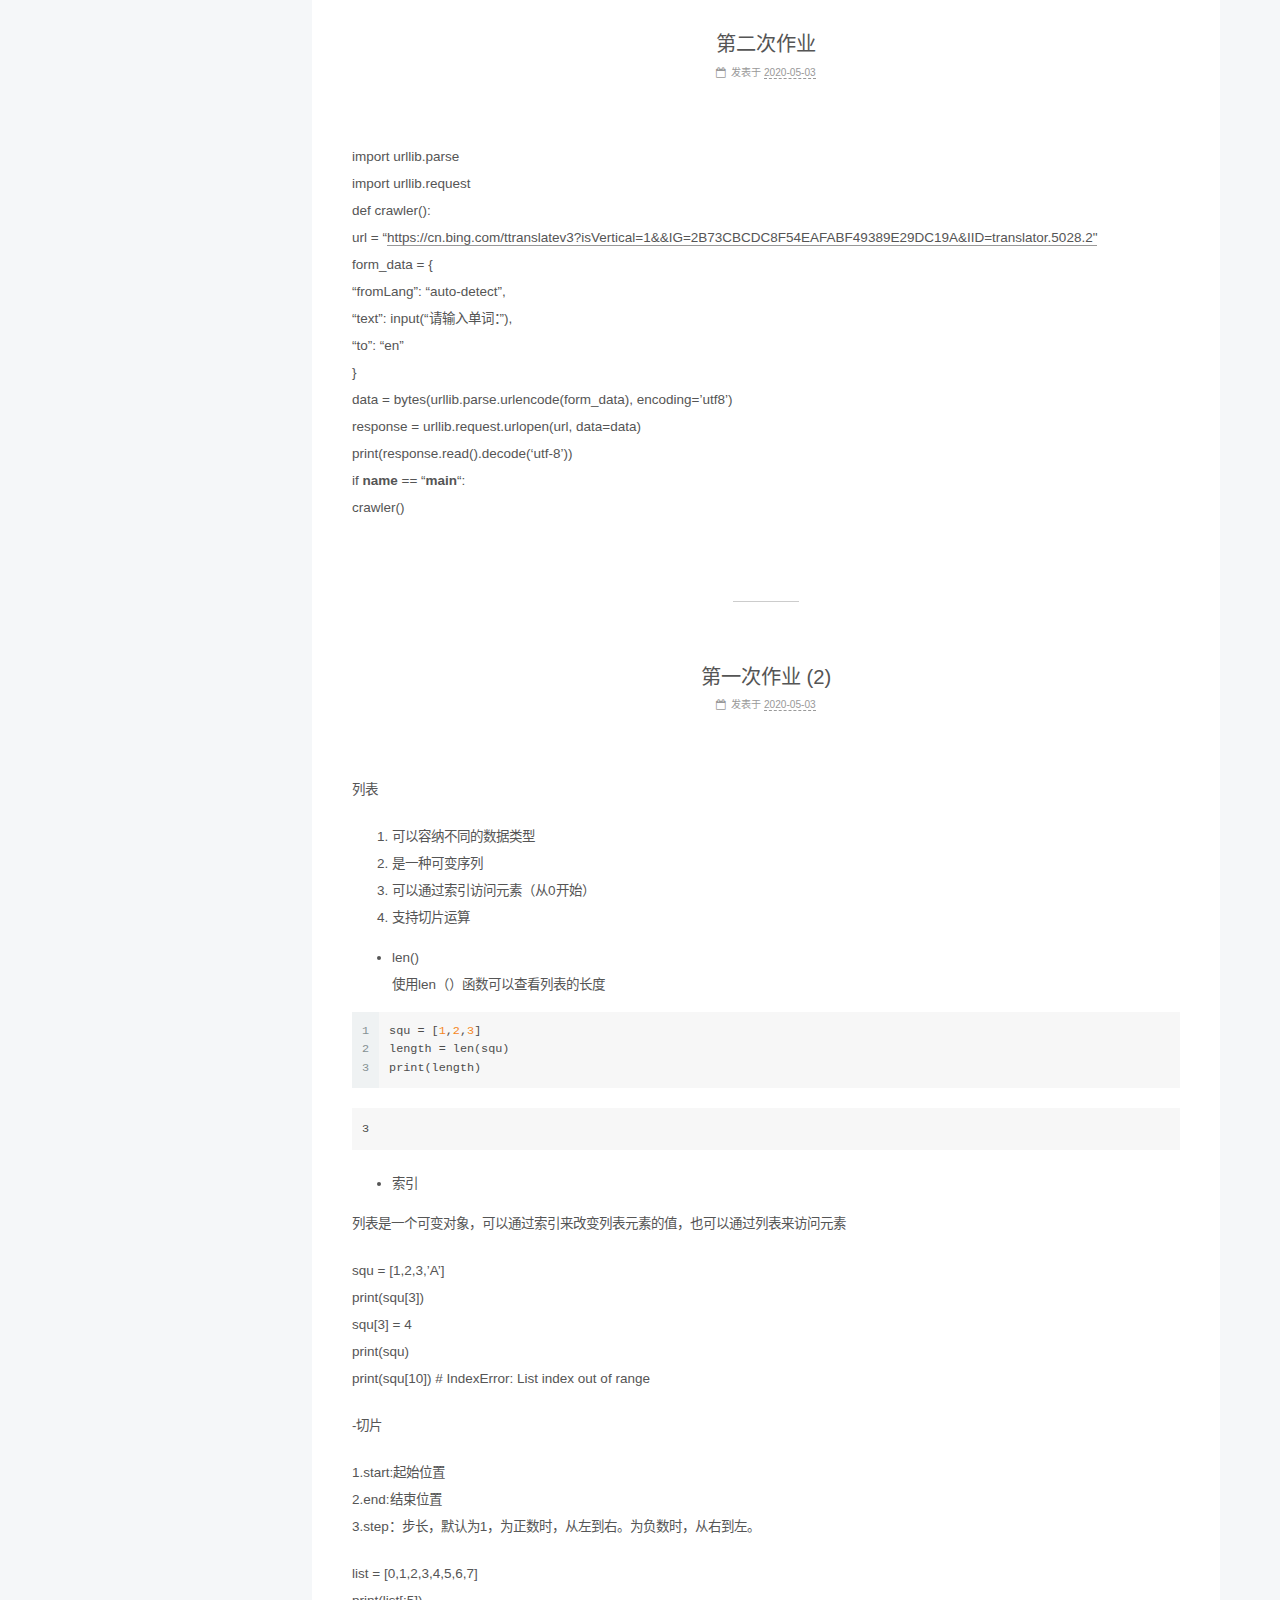
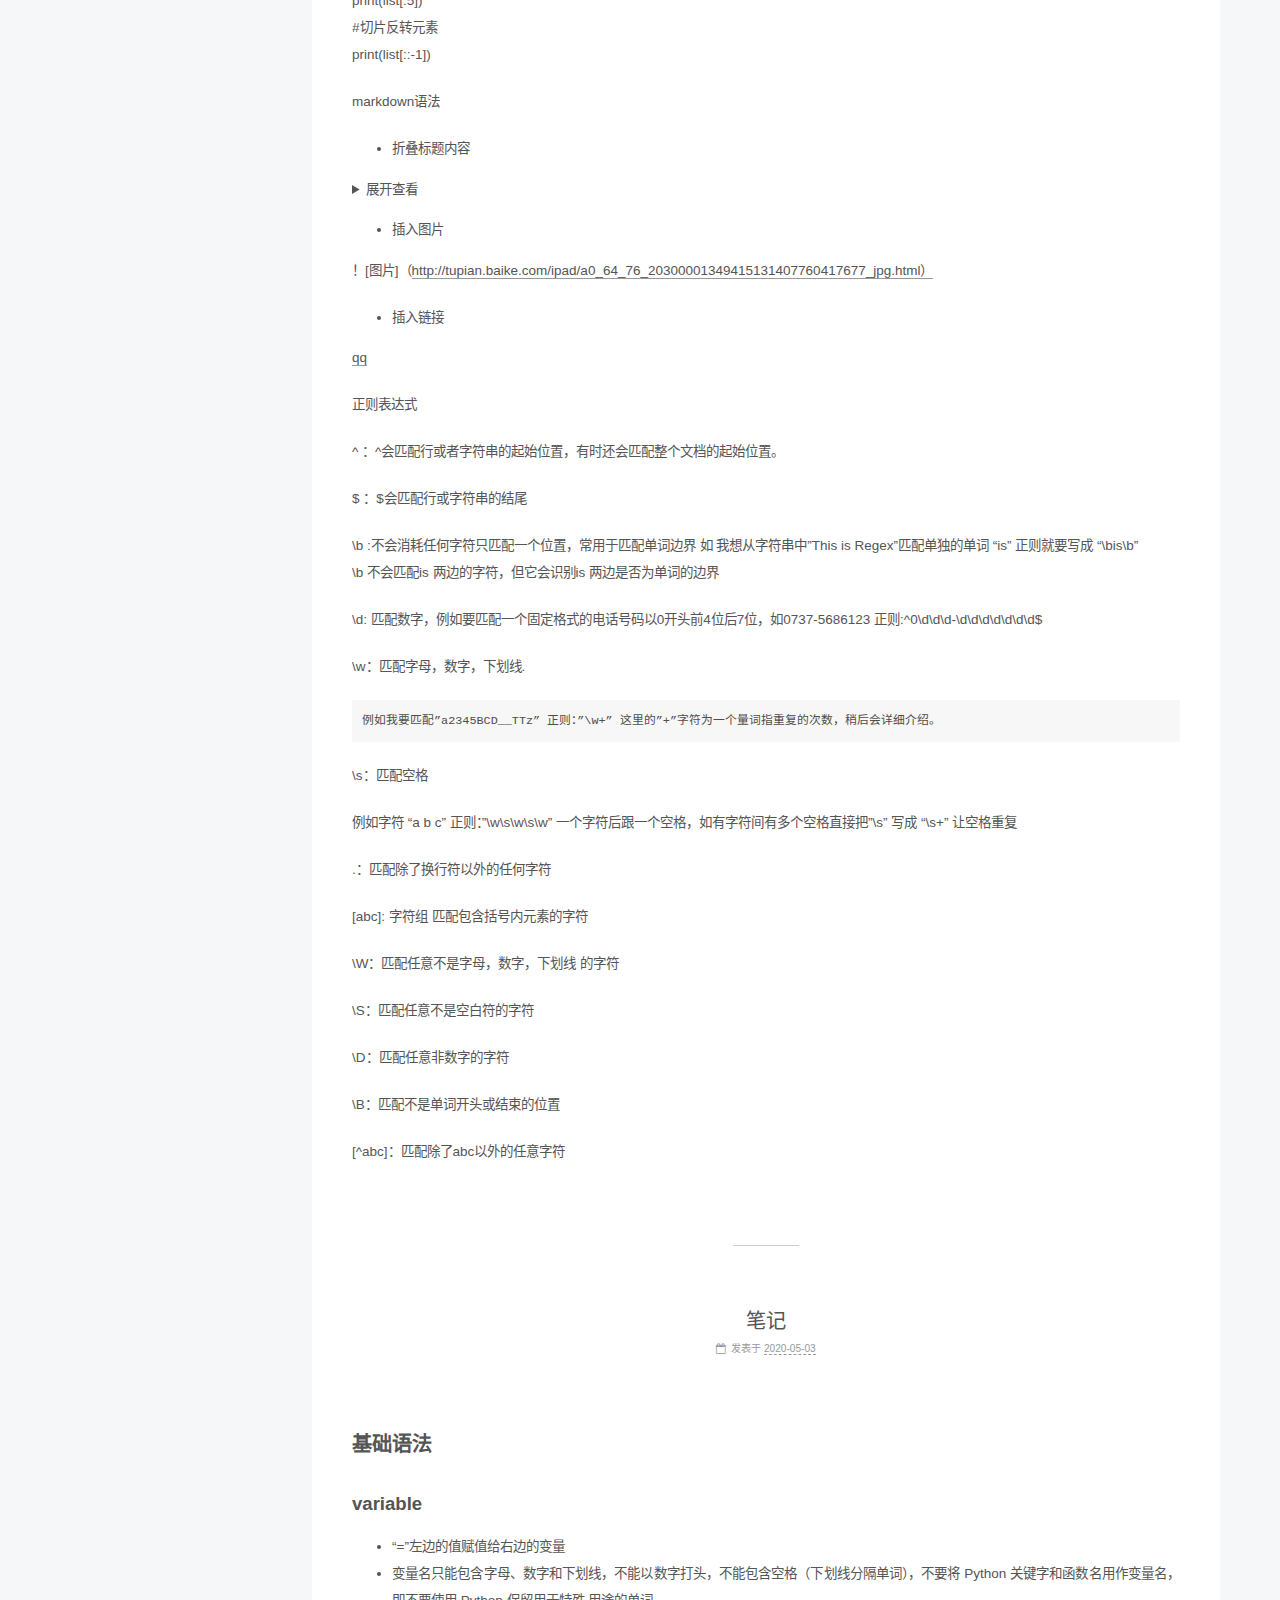
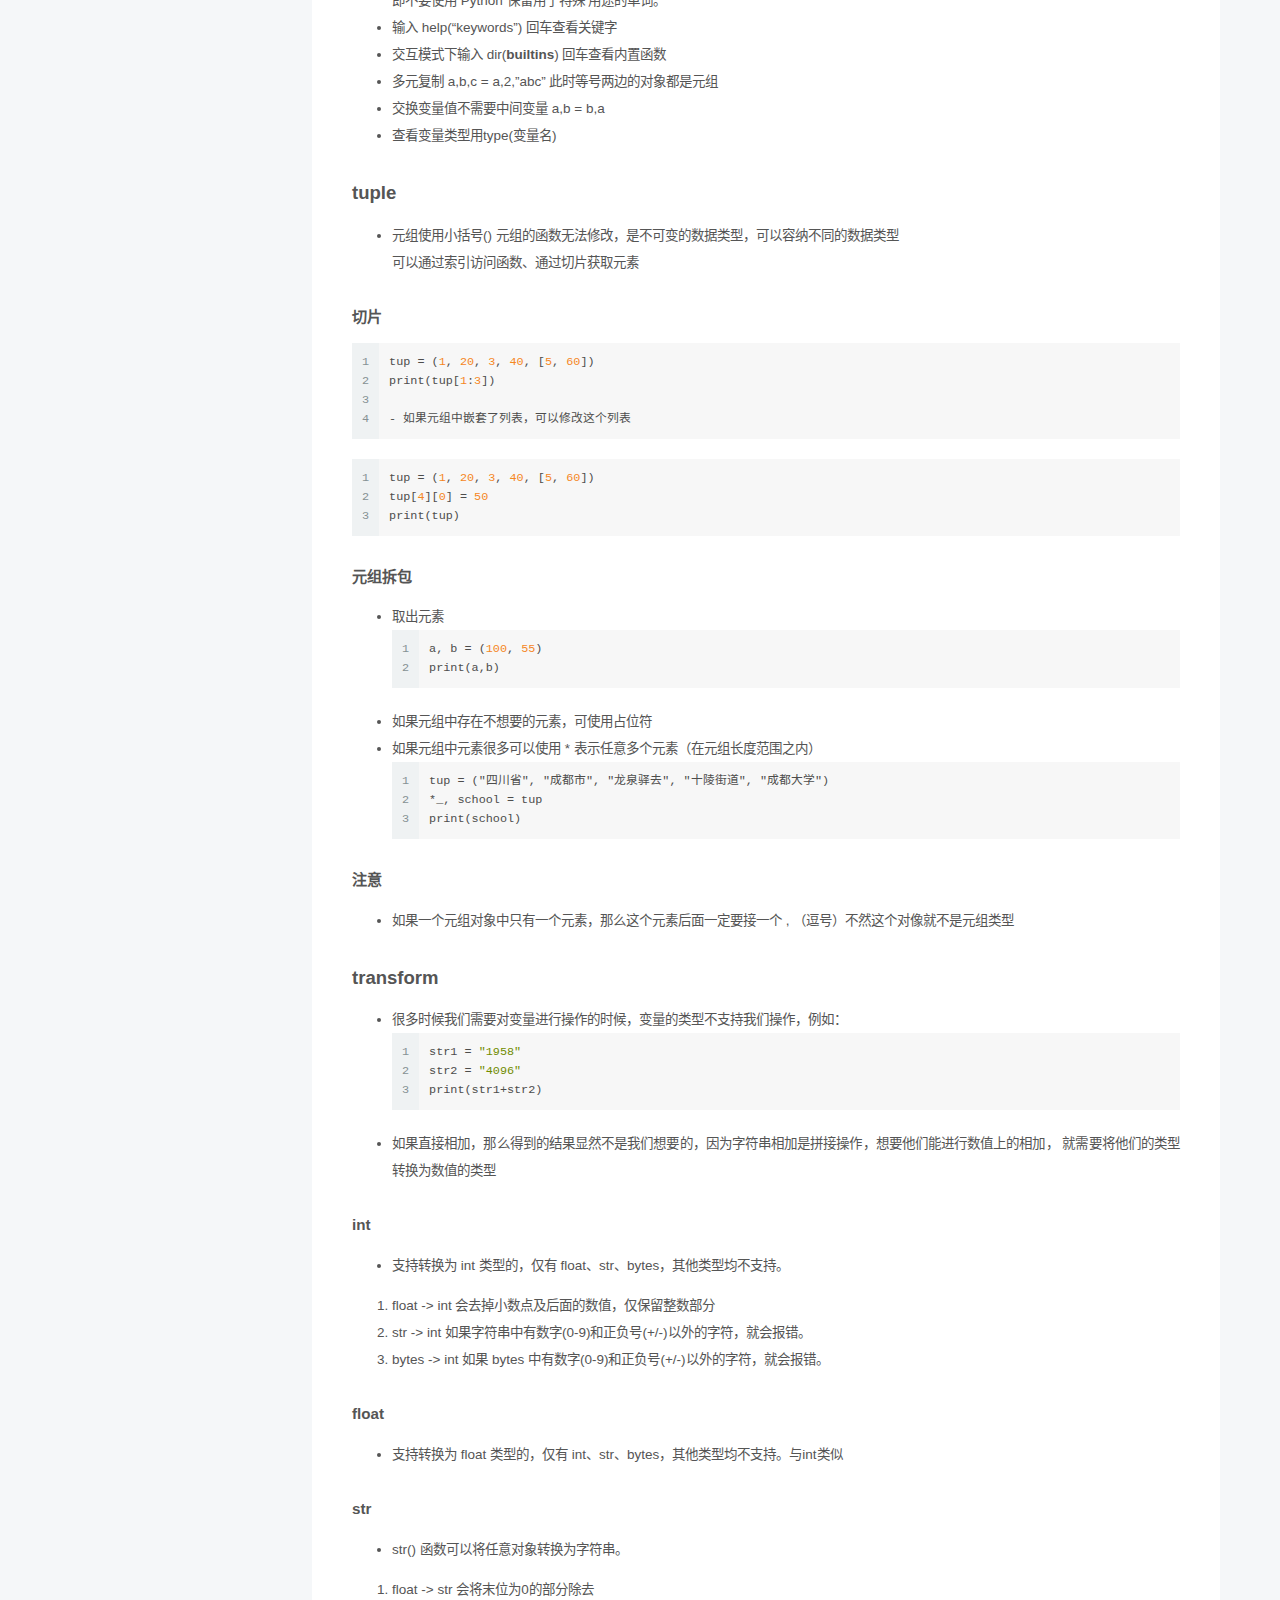
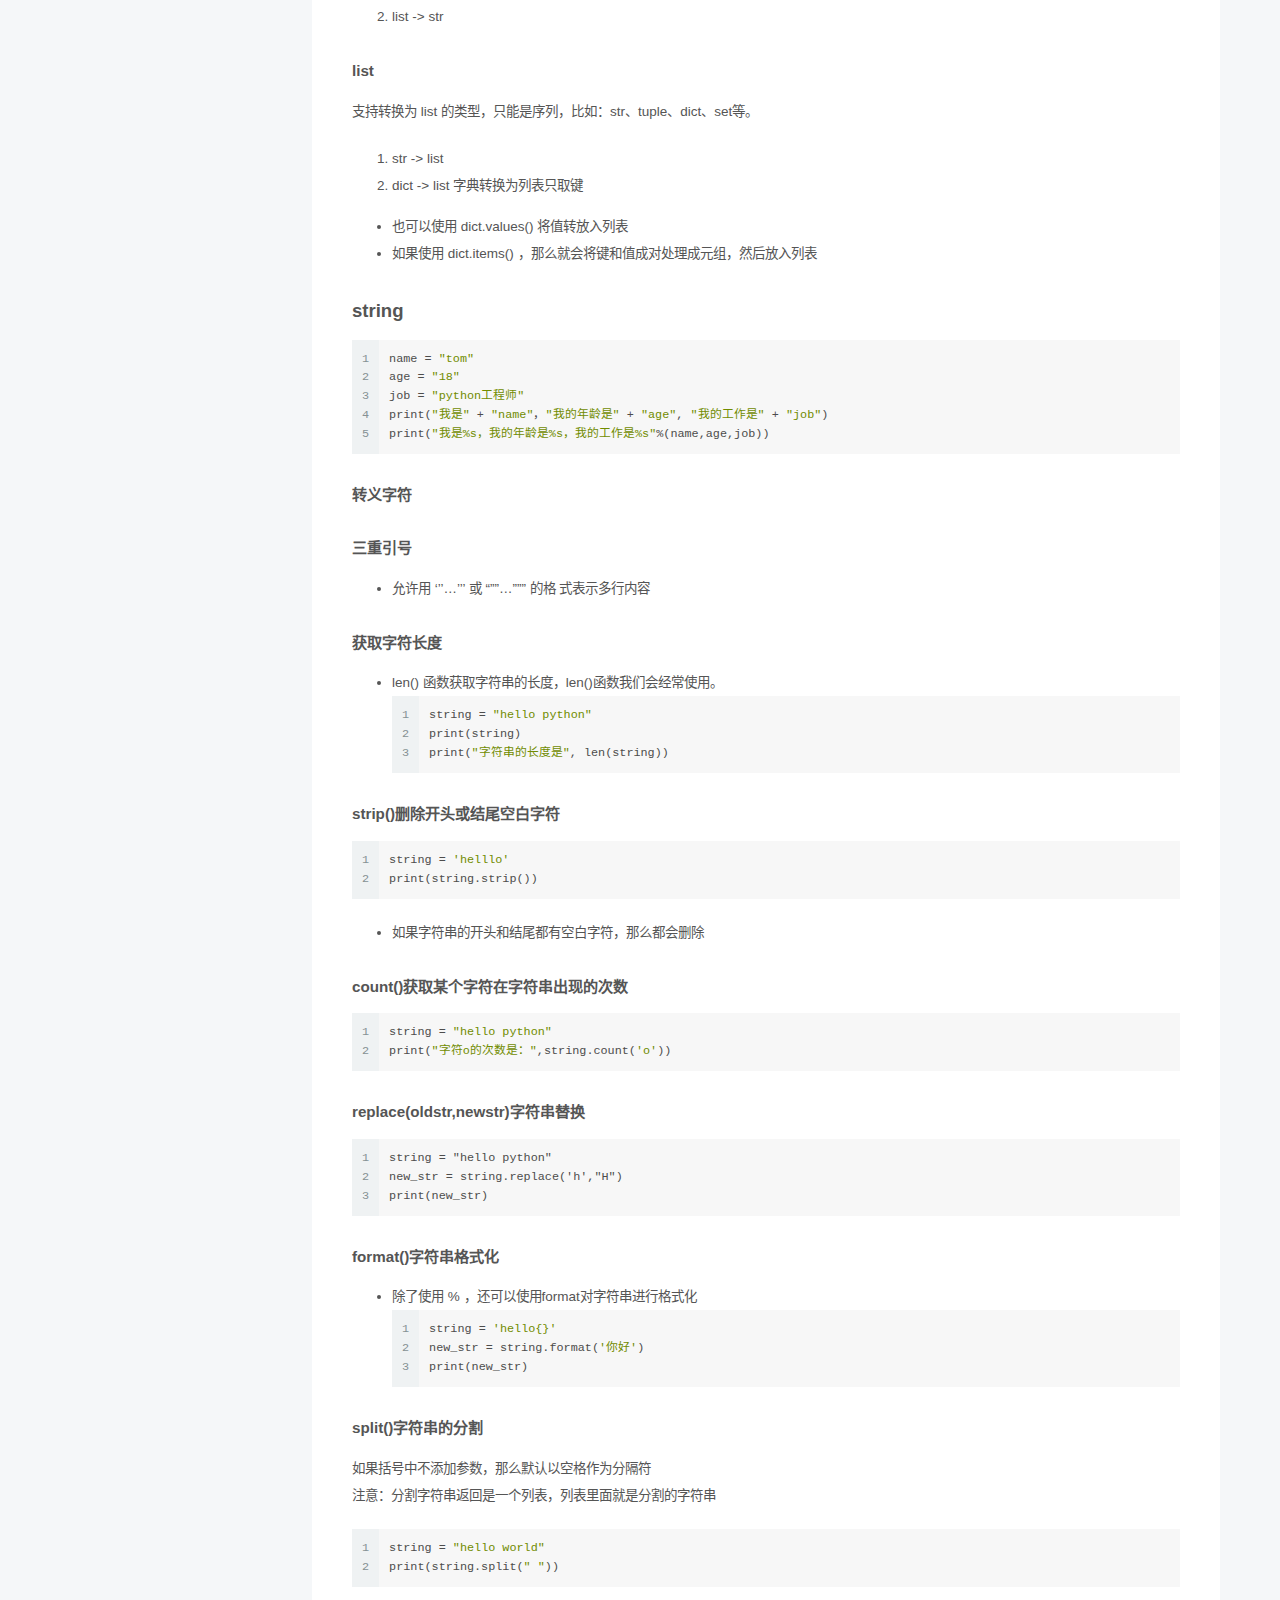
==== commit 492240bd: "Site updated: 2020-05-03 23:09:01" ====
--- a/index.html
+++ b/index.html
@@ -154,6 +154,172 @@
             
 
   <div class="posts-expand">
+        
+  
+  
+  <article itemscope itemtype="http://schema.org/Article" class="post-block home" lang="zh-CN">
+    <link itemprop="mainEntityOfPage" href="http://yoursite.com/2020/05/03/%E7%AC%AC%E5%85%AD%E6%AC%A1%E4%BD%9C%E4%B8%9A/">
+
+    <span hidden itemprop="author" itemscope itemtype="http://schema.org/Person">
+      <meta itemprop="image" content="/images/head.png">
+      <meta itemprop="name" content="菜菜的阿山">
+      <meta itemprop="description" content="陌然">
+    </span>
+
+    <span hidden itemprop="publisher" itemscope itemtype="http://schema.org/Organization">
+      <meta itemprop="name" content="漠然">
+    </span>
+      <header class="post-header">
+        <h1 class="post-title" itemprop="name headline">
+          
+            <a href="/2020/05/03/%E7%AC%AC%E5%85%AD%E6%AC%A1%E4%BD%9C%E4%B8%9A/" class="post-title-link" itemprop="url">第六次作业</a>
+        </h1>
+
+        <div class="post-meta">
+            <span class="post-meta-item">
+              <span class="post-meta-item-icon">
+                <i class="fa fa-calendar-o"></i>
+              </span>
+              <span class="post-meta-item-text">发表于</span>
+
+              <time title="创建时间：2020-05-03 23:08:13" itemprop="dateCreated datePublished" datetime="2020-05-03T23:08:13+08:00">2020-05-03</time>
+            </span>
+
+          
+
+        </div>
+      </header>
+
+    
+    
+    
+    <div class="post-body" itemprop="articleBody">
+
+      
+          <h2 id="作业：将必应壁纸第一页的壁纸全部下载下来，然后将代码以及代码的解释用markdown写出来上传到博客上"><a href="#作业：将必应壁纸第一页的壁纸全部下载下来，然后将代码以及代码的解释用markdown写出来上传到博客上" class="headerlink" title="作业：将必应壁纸第一页的壁纸全部下载下来，然后将代码以及代码的解释用markdown写出来上传到博客上"></a>作业：将必应壁纸第一页的壁纸全部下载下来，然后将代码以及代码的解释用markdown写出来上传到博客上</h2><p>import requests #提取requests函数<br>from lxml import etree #提取lxml里的函数etree</p>
+<p>class BingCrawler():<br>    def <strong>init</strong>(self):  #定义一个新变量，init函数<br>        self.BASE_URL = “<a href="https://bing.ioliu.cn&quot;#必应图片网址" target="_blank" rel="noopener">https://bing.ioliu.cn&quot;#必应图片网址</a><br>        self.TOTAL_PAGE = 124 #页数<br>        self.headers = {<br>            “user-agent”: “Mozilla/5.0 (Windows NT 10.0; Win64; x64) AppleWebKit/537.36 (KHTML, like Gecko) Chrome/80.0.3987.149 Safari/537.36”<br>        }  #响应头</p>
+<pre><code>def spider(self):#爬取函数
+    session = requests.Session() #请求session
+    for index in range(1 ,self.TOTAL_PAGE+1):#实现翻页
+        url = self.BASE_URL + f&quot;/?p={index}&quot; #第几页的网址
+        response = session.get(url=url, headers=self.headers) #响应session，并且得到数据
+        yield response.content.decode(&quot;utf8&quot;) #使数据编码为utf-8
+
+@staticmethod
+def parser(html): #把程序文本转化成编译器内部的一种结构数据
+    selector = etree.HTML(html) #构造一个XPath解析对象并对HTML文本进行自动修正
+    url_list = selector.xpath(&quot;//div[@class=&apos;item&apos;]//div[@class=&apos;options&apos;]/a[2]/@href&quot;)  #在网址中找到要提取的内容
+    return url_list #返回到url_list
+
+def save_picture(self, url_list): #定义函数，保存图片
+    session = requests.Session() #请求session
+    for url in url_list: #for循环，遍历
+        file_name = url.split(&quot;/&quot;)[2][:-15] + &quot;.jpg&quot; #文件的名字，提取图片
+        picture_url =  self.BASE_URL + url #图片地址
+        response = session.get(picture_url, headers=self.headers) #响应session，得到数据
+        with open(file_name, &quot;wb&quot;) as file:#打开文件
+            file.write(response.content) 
+
+def run(self):#解析函数
+    html_gen = self.spider() 
+    for html in html_gen:
+        url_list = self.parser(html)
+        self.save_picture(url_list)</code></pre><p>if <strong>name</strong> == ‘<strong>main</strong>‘:<br>    bing_spider = BingCrawler()<br>    bing_spider.run()</p>
+
+      
+    </div>
+
+    
+    
+    
+      <footer class="post-footer">
+        <div class="post-eof"></div>
+      </footer>
+  </article>
+  
+  
+  
+
+        
+  
+  
+  <article itemscope itemtype="http://schema.org/Article" class="post-block home" lang="zh-CN">
+    <link itemprop="mainEntityOfPage" href="http://yoursite.com/2020/05/03/%E7%AC%AC%E4%BA%94%E6%AC%A1%E4%BD%9C%E4%B8%9A/">
+
+    <span hidden itemprop="author" itemscope itemtype="http://schema.org/Person">
+      <meta itemprop="image" content="/images/head.png">
+      <meta itemprop="name" content="菜菜的阿山">
+      <meta itemprop="description" content="陌然">
+    </span>
+
+    <span hidden itemprop="publisher" itemscope itemtype="http://schema.org/Organization">
+      <meta itemprop="name" content="漠然">
+    </span>
+      <header class="post-header">
+        <h1 class="post-title" itemprop="name headline">
+          
+            <a href="/2020/05/03/%E7%AC%AC%E4%BA%94%E6%AC%A1%E4%BD%9C%E4%B8%9A/" class="post-title-link" itemprop="url">第五次作业</a>
+        </h1>
+
+        <div class="post-meta">
+            <span class="post-meta-item">
+              <span class="post-meta-item-icon">
+                <i class="fa fa-calendar-o"></i>
+              </span>
+              <span class="post-meta-item-text">发表于</span>
+
+              <time title="创建时间：2020-05-03 23:06:19" itemprop="dateCreated datePublished" datetime="2020-05-03T23:06:19+08:00">2020-05-03</time>
+            </span>
+
+          
+
+        </div>
+      </header>
+
+    
+    
+    
+    <div class="post-body" itemprop="articleBody">
+
+      
+          <h2 id="第五次作业"><a href="#第五次作业" class="headerlink" title="第五次作业"></a>第五次作业</h2><h1 id="1、将百度热点http-top-baidu-com-buzz-b-341-amp-c-513-amp-fr-topbuzz-b1的抓取过程封装成函数"><a href="#1、将百度热点http-top-baidu-com-buzz-b-341-amp-c-513-amp-fr-topbuzz-b1的抓取过程封装成函数" class="headerlink" title="1、将百度热点http://top.baidu.com/buzz?b=341&amp;c=513&amp;fr=topbuzz_b1的抓取过程封装成函数"></a>1、将百度热点<a href="http://top.baidu.com/buzz?b=341&amp;c=513&amp;fr=topbuzz_b1的抓取过程封装成函数" target="_blank" rel="noopener">http://top.baidu.com/buzz?b=341&amp;c=513&amp;fr=topbuzz_b1的抓取过程封装成函数</a></h1><h1 id="2、提取B站评论的响应内容，将“发送成功”提取出来"><a href="#2、提取B站评论的响应内容，将“发送成功”提取出来" class="headerlink" title="2、提取B站评论的响应内容，将“发送成功”提取出来"></a>2、提取B站评论的响应内容，将“发送成功”提取出来</h1><h1 id="3、提取出https-www-baidu-com-s-wd-ip页面中的IP信息"><a href="#3、提取出https-www-baidu-com-s-wd-ip页面中的IP信息" class="headerlink" title="3、提取出https://www.baidu.com/s?wd=ip页面中的IP信息"></a>3、提取出<a href="https://www.baidu.com/s?wd=ip页面中的IP信息" target="_blank" rel="noopener">https://www.baidu.com/s?wd=ip页面中的IP信息</a></h1><ul>
+<li>ip信息</li>
+</ul>
+<p>import requests<br>import re</p>
+<p>headers = {<br>    “User-Agent”: “Mozilla/5.0 (Windows NT 10.0; Win64; x64) AppleWebKit/537.36 (KHTML, like Gecko) Chrome/80.0.3987.87 Safari/537.36”<br>}<br>url = “<a href="https://www.baidu.com/s?ie=utf-8&amp;f=8&amp;rsv_bp=1&amp;rsv_idx=1&amp;tn=78000241_33_hao_pg&amp;wd=IP&amp;fenlei=256&amp;rsv_pq=af4126bf0000d598&amp;rsv_t=c70b2oXahb16B%2Bygl%2F9Jy37vBcmxfMoaxF8%2Biqs4JiMH%2BjZe0q64XdgBDlYqOp1iXRXrVsIjdo5g&amp;rqlang=cn&amp;rsv_enter=1&amp;rsv_dl=tb&amp;rsv_sug3=2&amp;rsv_sug1=1&amp;rsv_sug7=100&amp;rsv_sug2=0&amp;rsv_btype=i&amp;inputT=2445&amp;rsv_sug4=2445&quot;" target="_blank" rel="noopener">https://www.baidu.com/s?ie=utf-8&amp;f=8&amp;rsv_bp=1&amp;rsv_idx=1&amp;tn=78000241_33_hao_pg&amp;wd=IP&amp;fenlei=256&amp;rsv_pq=af4126bf0000d598&amp;rsv_t=c70b2oXahb16B%2Bygl%2F9Jy37vBcmxfMoaxF8%2Biqs4JiMH%2BjZe0q64XdgBDlYqOp1iXRXrVsIjdo5g&amp;rqlang=cn&amp;rsv_enter=1&amp;rsv_dl=tb&amp;rsv_sug3=2&amp;rsv_sug1=1&amp;rsv_sug7=100&amp;rsv_sug2=0&amp;rsv_btype=i&amp;inputT=2445&amp;rsv_sug4=2445&quot;</a><br>response = requests.get(url=url,headers=headers)<br>html = response.content.decode(“utf-8”)</p>
+<p>pattern = ‘<td>\s+&lt;span.<em>?&gt;(.</em>?)</span>‘<br>result = re.findall(pattern,html)<br>print(result)</p>
+<ul>
+<li>百度热点</li>
+</ul>
+<p>import requests<br>import re</p>
+<p>def self():<br>    headers = {<br>    “User-Agent”:” Mozilla/5.0 (Windows NT 10.0; Win64; x64) AppleWebKit/537.36 (KHTML, like Gecko) Chrome/80.0.3987.87 Safari/537.36”<br>    }<br>    url = “<a href="http://top.baidu.com/buzz?b=341&amp;c=513&amp;fr=topbuzz_b1%E7%9A%84%E6%8A%93%E5%8F%96%E8%BF%87%E7%A8%8B%E5%B0%81%E8%A3%85%E6%88%90%E5%87%BD%E6%95%B0&quot;" target="_blank" rel="noopener">http://top.baidu.com/buzz?b=341&amp;c=513&amp;fr=topbuzz_b1%E7%9A%84%E6%8A%93%E5%8F%96%E8%BF%87%E7%A8%8B%E5%B0%81%E8%A3%85%E6%88%90%E5%87%BD%E6%95%B0&quot;</a><br>    response = requests.get(url)<br>    html = response.content.decode(“gb2312”)<br>def crawl():<br>    pattern = ‘&lt;td\sclass=”keyword”&gt;\s+&lt;a.<em>?&gt;(.</em>?)</a>‘<br>    result = re.findall(pattern,html)</p>
+<p>def Bale():<br>    for i in enumerate(result,start = 1):<br>        print(i)</p>
+<p>if <strong>name</strong> == “<strong>main</strong>“:<br>    Bale()</p>
+<ul>
+<li>b站评论</li>
+</ul>
+<p>import requests</p>
+<p>def send_comment():<br>    url = “<a href="https://api.bilibili.com/x/v2/reply/add&quot;" target="_blank" rel="noopener">https://api.bilibili.com/x/v2/reply/add&quot;</a><br>    headers = {<br>        “Accept”: “application/json, text/javascript, <em>/</em>; q=0.01”,<br>        “Accept-Encoding”: “gzip, deflate, br”,<br>        “Accept-Language”: “zh-CN,zh;q=0.9”,<br>        “Connection”: “keep-alive”,<br>        “Content-Type”: “application/x-www-form-urlencoded; charset=UTF-8”,<br>        “Cookie”: “_uuid=2C9F0C76-EDA3-4616-B522-3D940346CF5263552infoc; buvid3=D8BCFFA0-E8CC-4992-A99E-DAD4E5A2159853920infoc; sid=ai89ke8d; DedeUserID=476892351; DedeUserID__ckMd5=49257620403837c7; SESSDATA=44539ff0%2C1602589991%2C02143*41; bili_jct=860d8ec76d886baae8196a2fda74f804; LIVE_BUVID=AUTO3515870380028320; bp_t_offset_476892351=377263149829548238; CURRENT_FNVAL=16; bsource=seo_google; PVID=4; rpdid=|(J|)R)RJkRl0J’ul)<del>u|</del>k|)”,<br>        “Host”: “api.bilibili.com”,<br>        “Origin”: “<a href="https://www.bilibili.com&quot;" target="_blank" rel="noopener">https://www.bilibili.com&quot;</a>,<br>        “Referer”: “<a href="https://www.bilibili.com/video/av89901570?from=search&amp;seid=7620866718617405880&quot;" target="_blank" rel="noopener">https://www.bilibili.com/video/av89901570?from=search&amp;seid=7620866718617405880&quot;</a>,<br>        “User-Agent”: “Mozilla/5.0 (Windows NT 10.0; Win64; x64) AppleWebKit/537.36 (KHTML, like Gecko) Chrome/80.0.3987.132 Safari/537.36”<br>    }<br>    form_data = {<br>        “oid”:96692394,<br>        “type”:1,<br>        “message”:”你真棒”,<br>        “plat”:1,<br>        “jsonp”:”jsonp”,<br>        “csrf”:”830bb4f6d408eb00ac97c4f0d2dbf58d”</p>
+<pre><code>}
+response = requests.post(url=url,headers=headers,data=form_data)
+return response.json()</code></pre><p>def parser(data):<br>    data = data[“data”]<br>    print(data)<br>    result = data[“success_toast”]<br>    print(result)</p>
+<p>def run():<br>    data = send_comment()<br>    parser(data)</p>
+<p>if <strong>name</strong> == “<strong>main</strong>“:<br>    run()</p>
+
+      
+    </div>
+
+    
+    
+    
+      <footer class="post-footer">
+        <div class="post-eof"></div>
+      </footer>
+  </article>
+  
+  
+  
+
         
   
   
@@ -1183,7 +1349,7 @@
       <div class="site-state-item site-state-posts">
           <a href="/archives/">
         
-          <span class="site-state-item-count">7</span>
+          <span class="site-state-item-count">9</span>
           <span class="site-state-item-name">日志</span>
         </a>
       </div>
--- a/css/main.css
+++ b/css/main.css
@@ -1163,7 +1163,7 @@
 }
 .links-of-author a::before,
 .links-of-author span.exturl::before {
-  background: #fff;
+  background: #ebff90;
   border-radius: 50%;
   content: ' ';
   display: inline-block;
